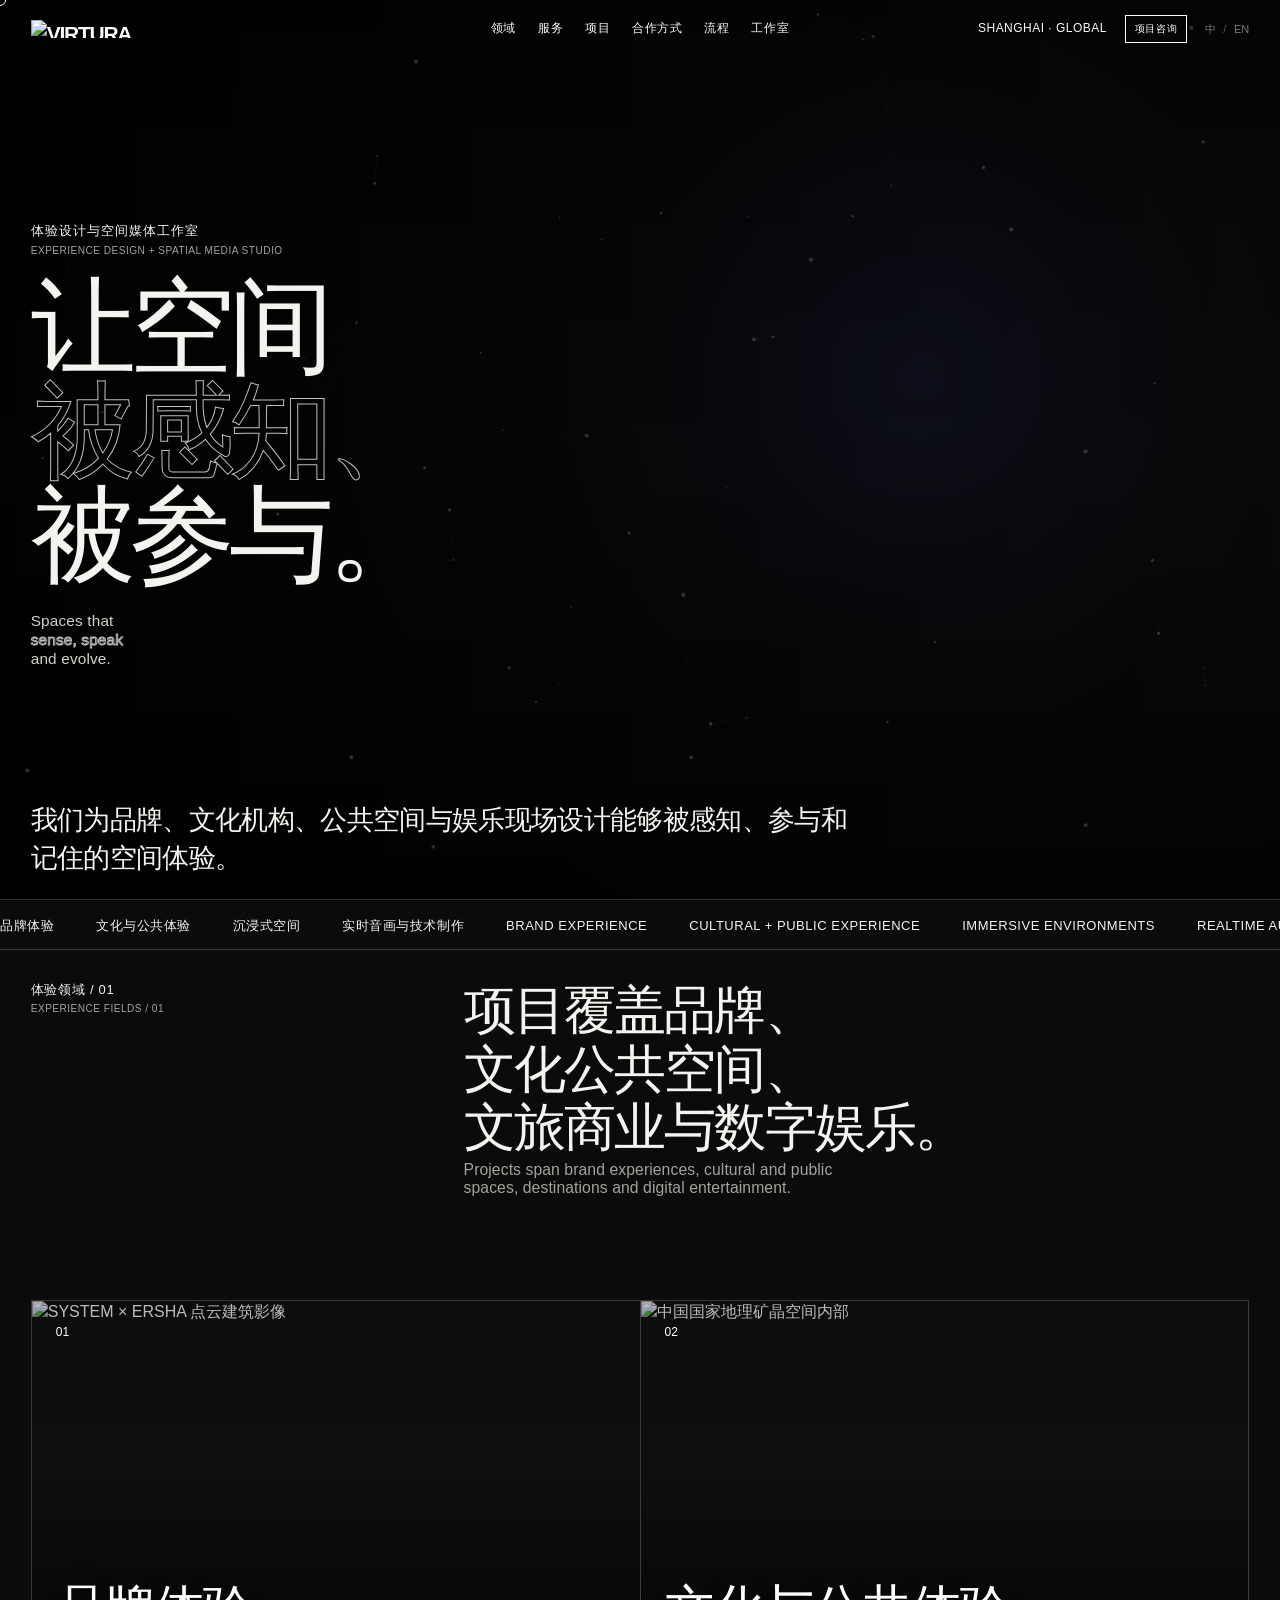
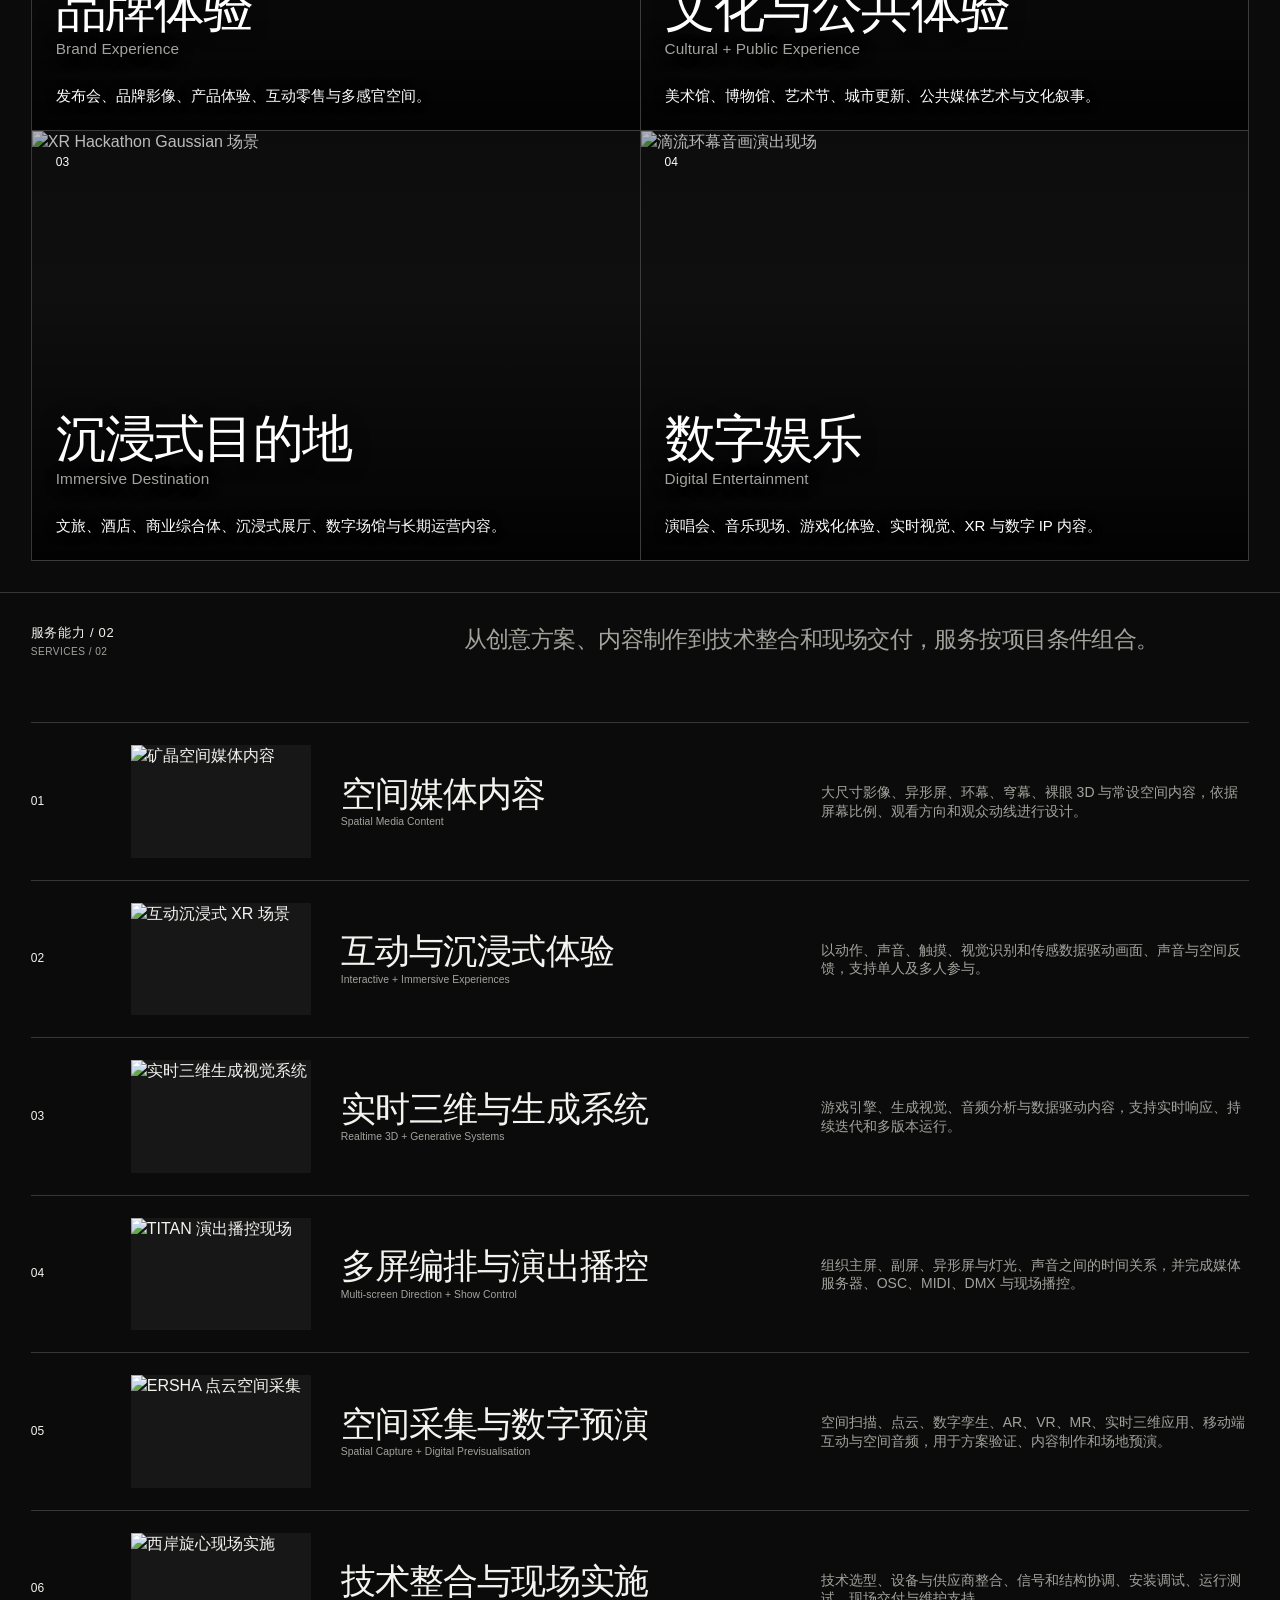
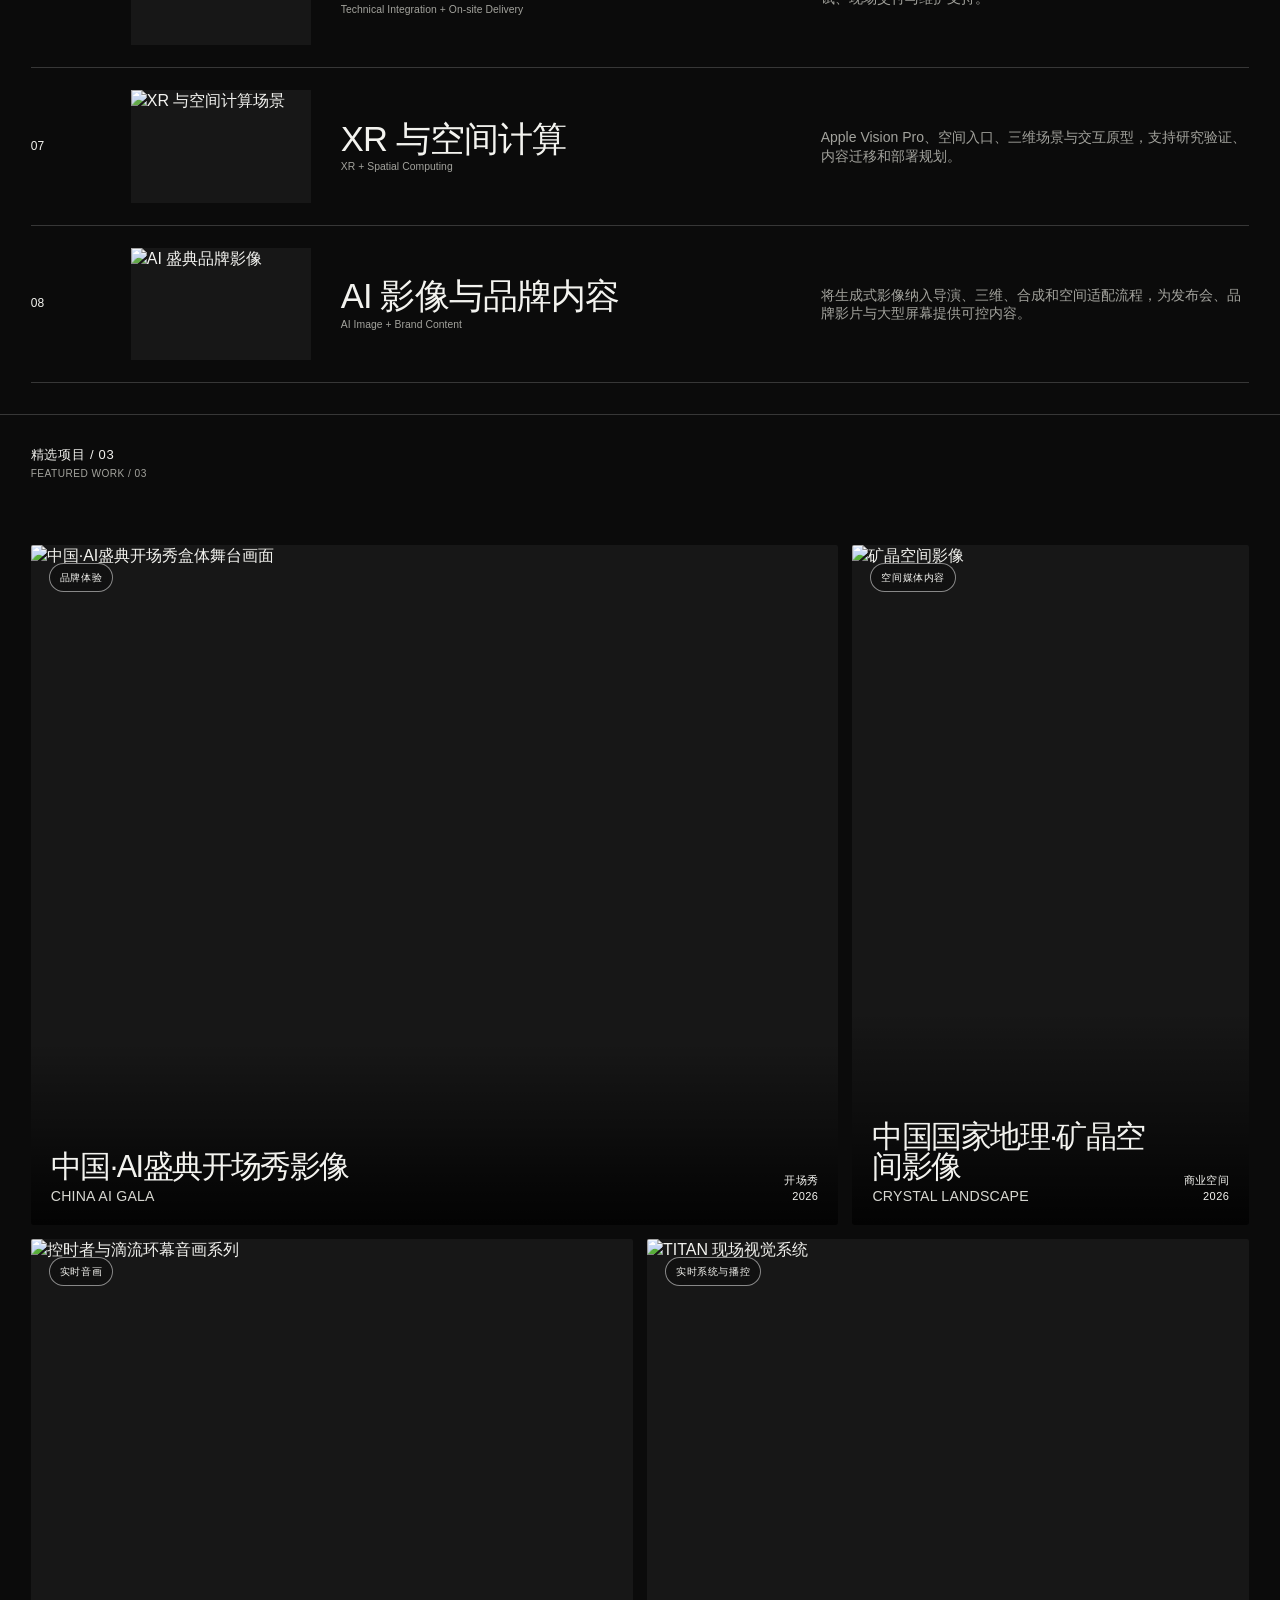
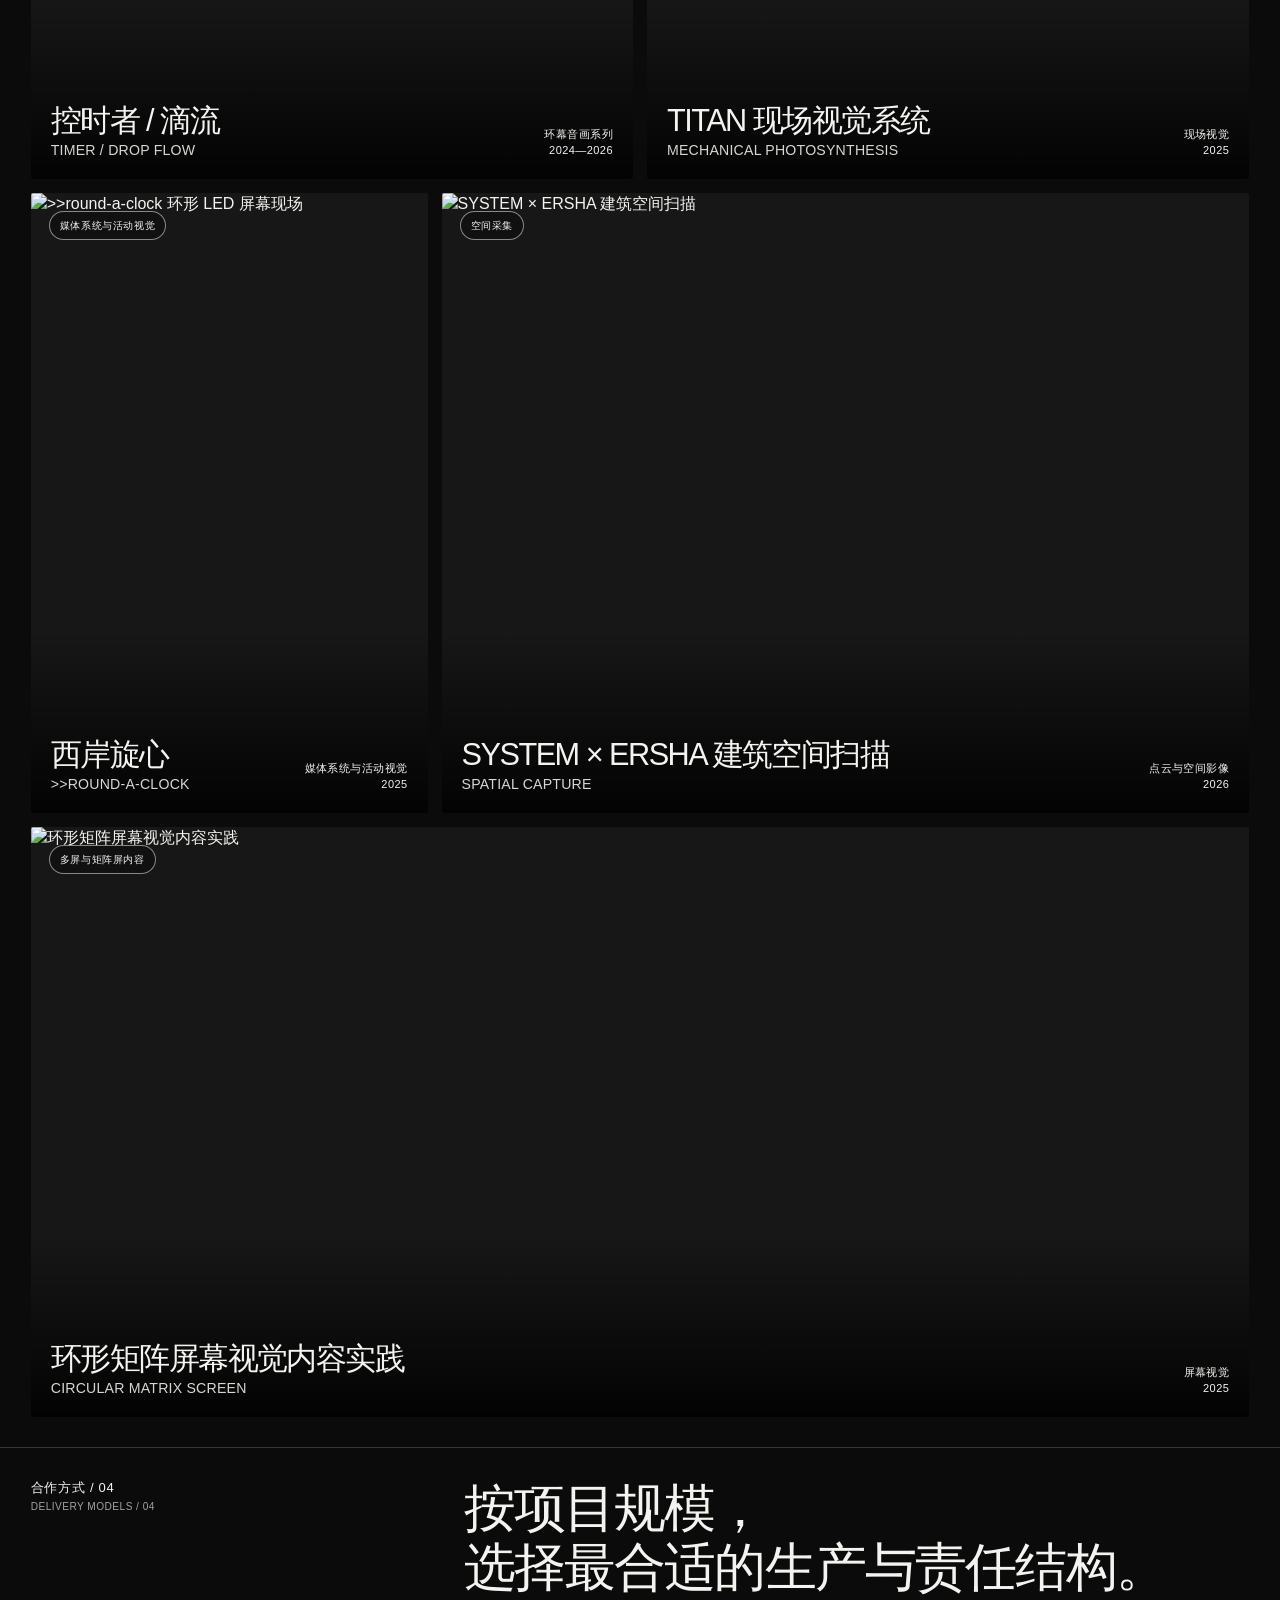
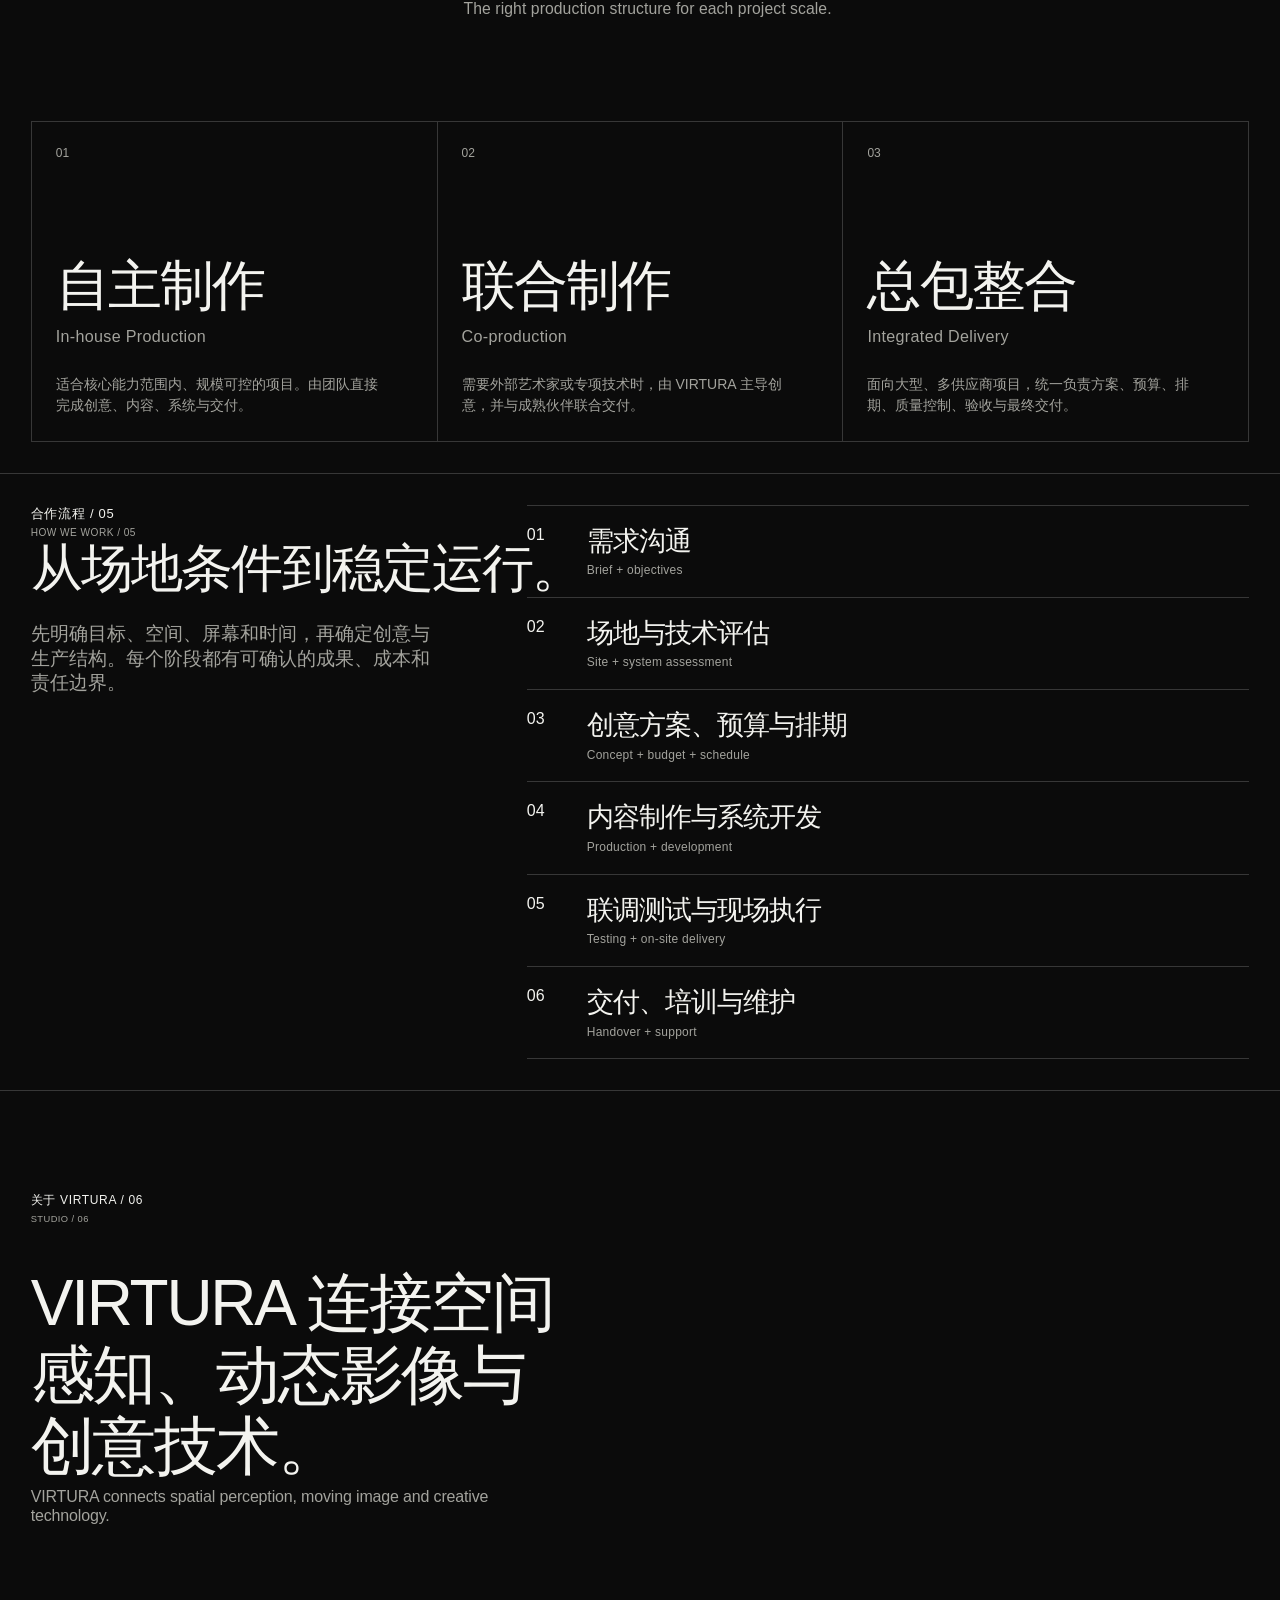
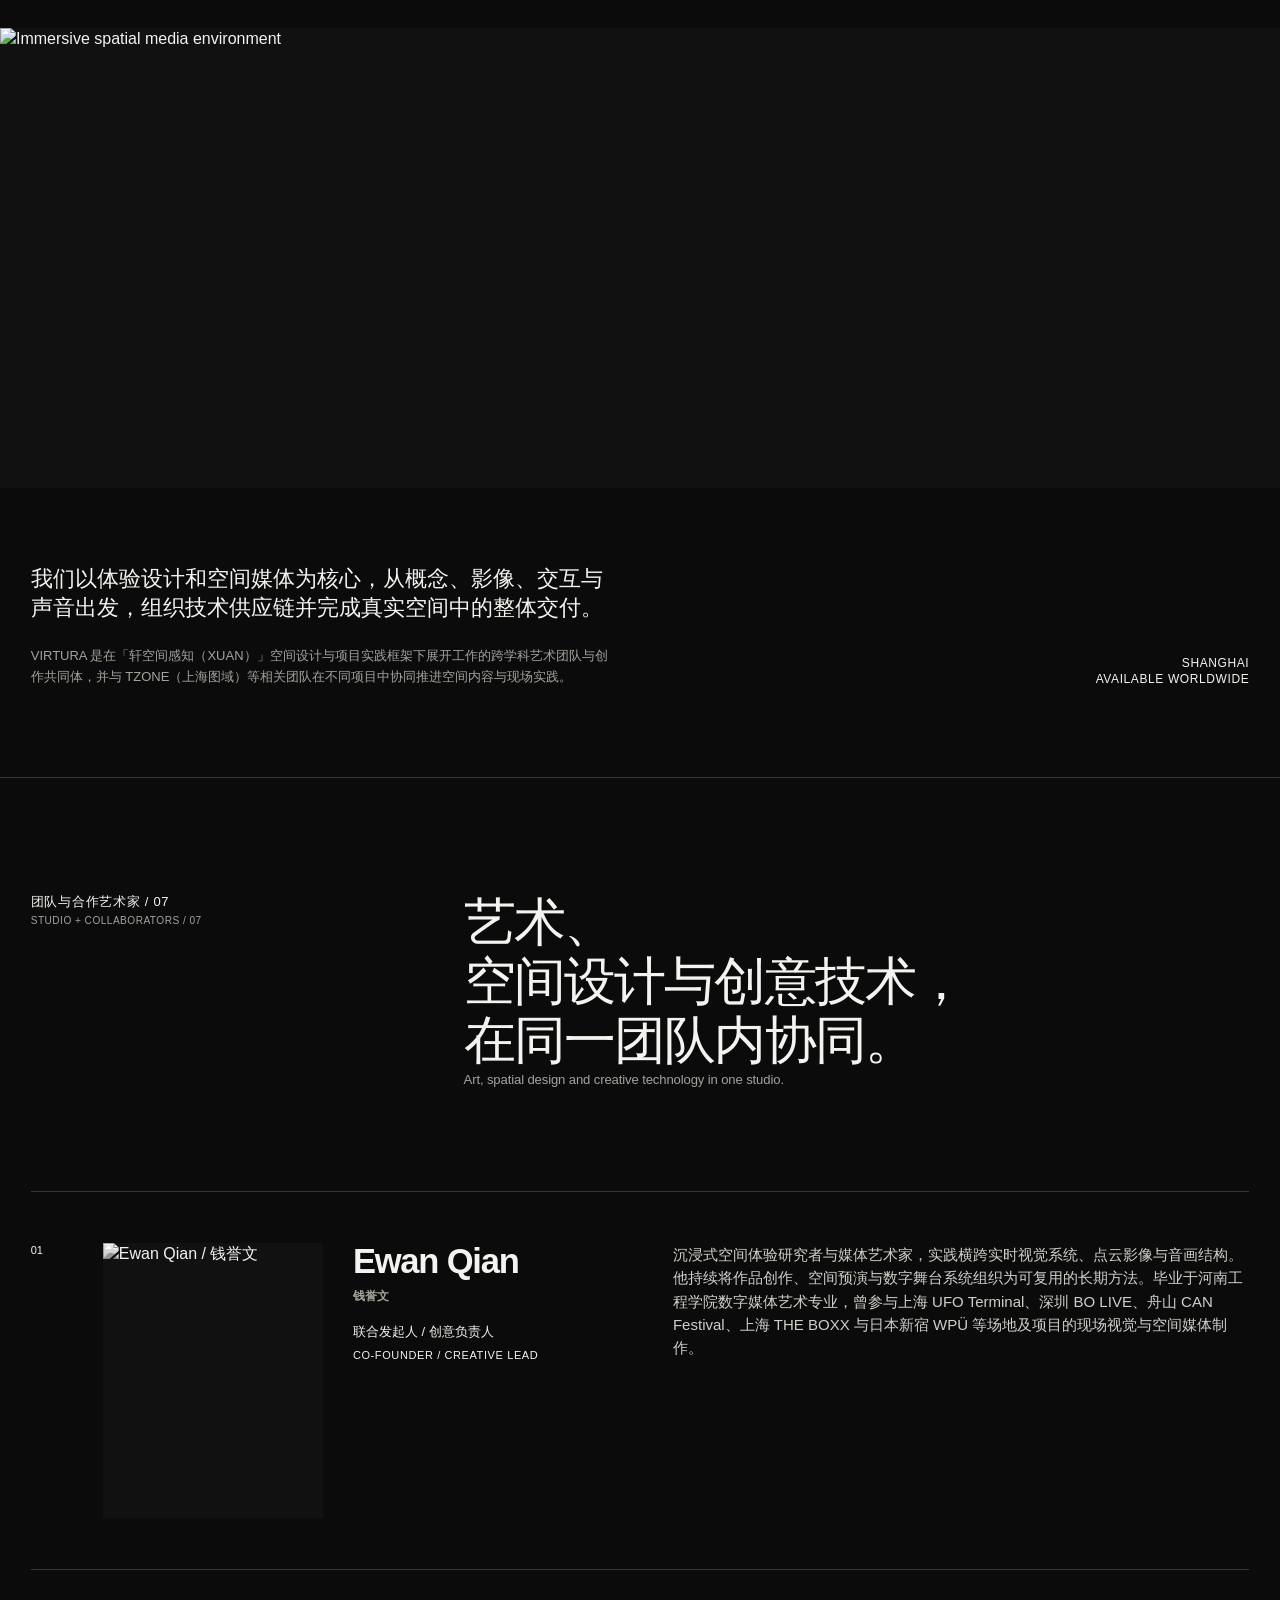
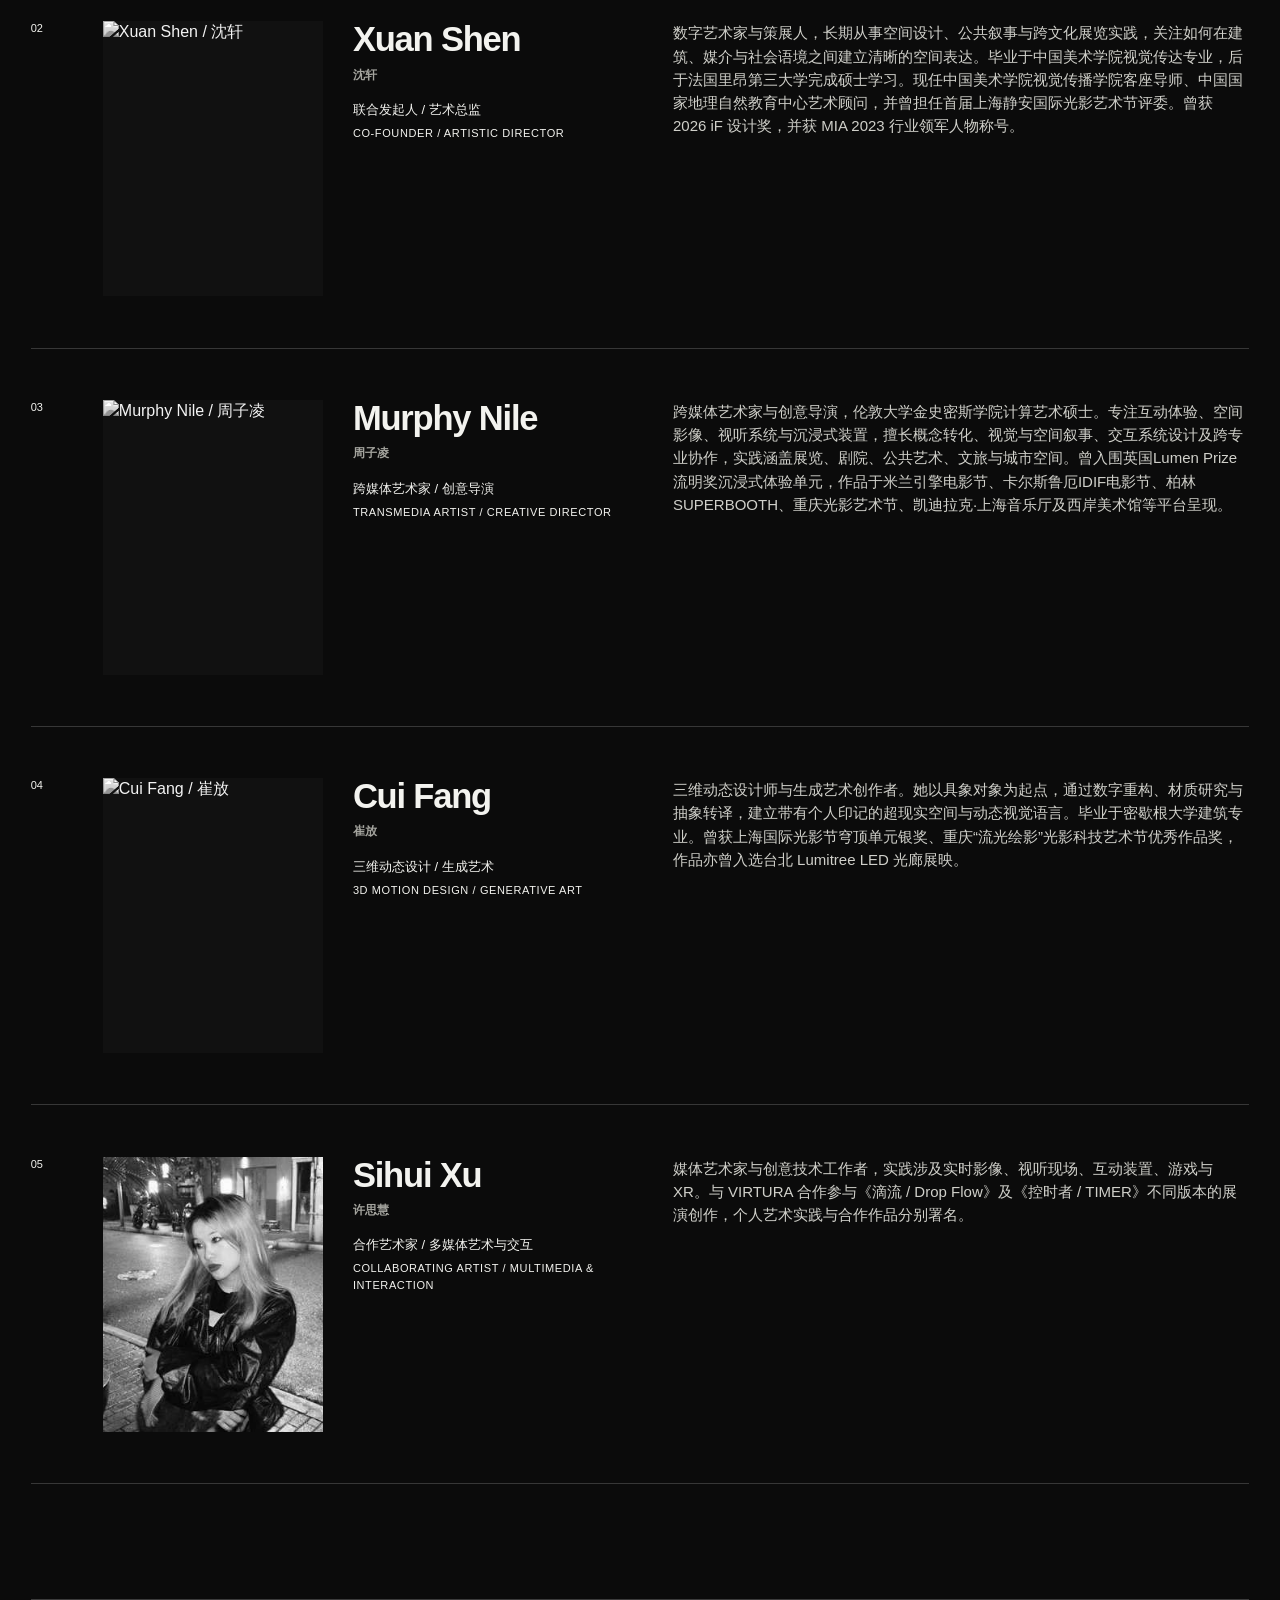
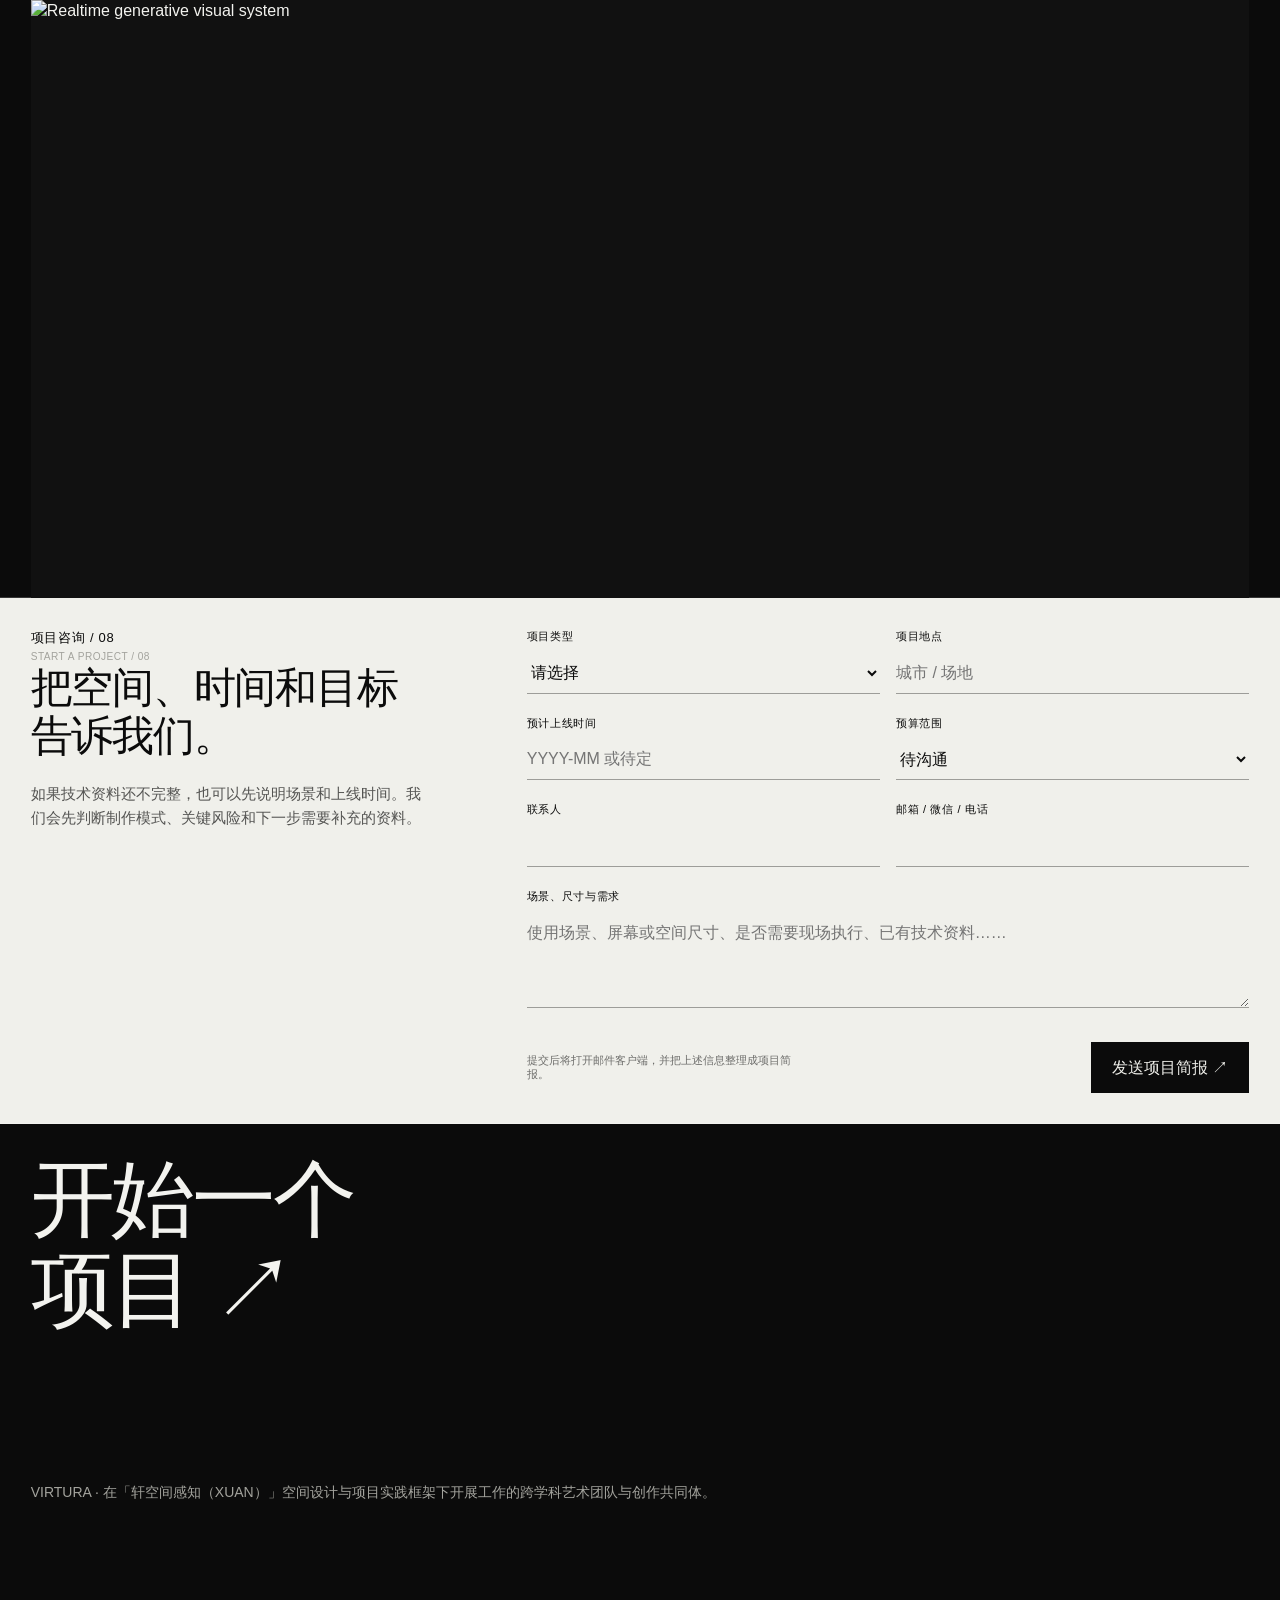
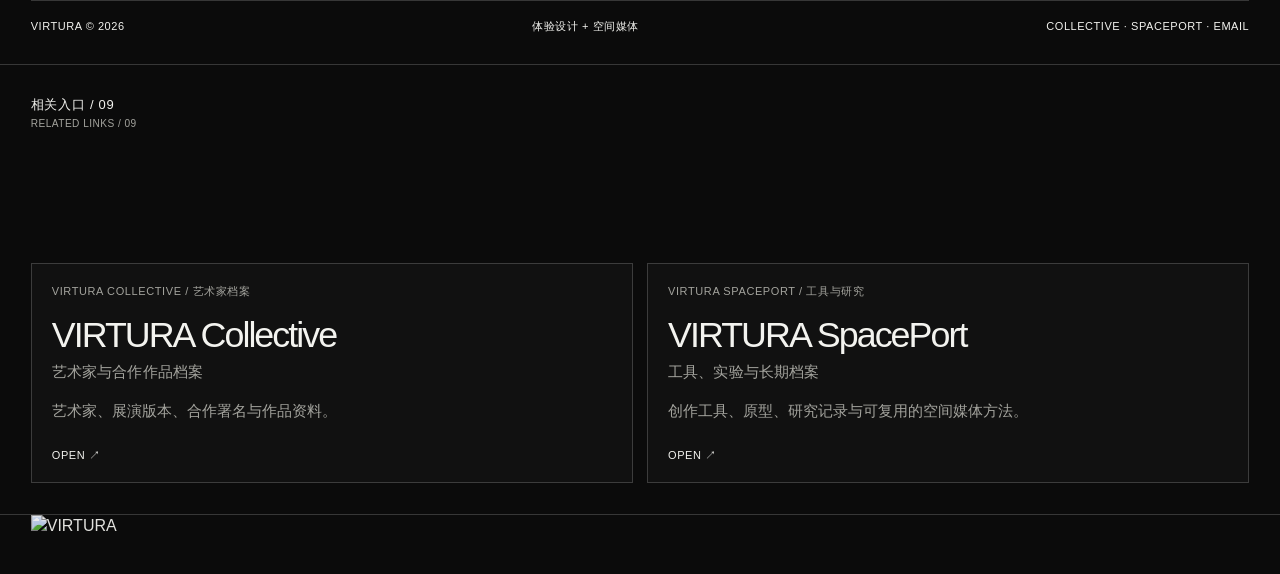
==== index.html @ 4b654bd5 "Add Sihui Xu artist profile and fix team/archive link semantics" ====
<!DOCTYPE html>

<html data-description-en="VIRTURA is an experience design and spatial media studio working across brand, cultural, public and entertainment environments." data-description-zh="VIRTURA 为品牌、文化机构、公共空间与娱乐现场提供体验设计、空间媒体内容、互动装置、实时系统与技术集成。" data-lang="zh" data-title-en="VIRTURA — Experience Design &amp; Spatial Media Studio" data-title-zh="VIRTURA — 体验设计与空间媒体工作室" lang="zh-CN">
<head>
<meta charset="utf-8"/>
<meta content="width=device-width, initial-scale=1" name="viewport"/>
<meta content="VIRTURA — Experience Design &amp; Spatial Media Studio" name="description"/>
<meta content="website" property="og:type"/>
<meta content="VIRTURA — 体验设计与空间媒体工作室" property="og:title"/>
<meta content="从创意方案、空间媒体内容到技术整合与现场交付。" property="og:description"/>
<meta content="https://virtura.space/assets/spaces-that-sense-bg.jpg" property="og:image"/>
<title>VIRTURA — Experience Design &amp; Spatial Media Studio</title>
<style>
:root{
  --bg:#0b0b0b;--fg:#f3f3ef;--muted:#a3a39d;--line:rgba(255,255,255,.18);
  --panel:#131313;--pad:clamp(18px,2.4vw,38px);--display:clamp(54px,9.7vw,160px);
  --h2:clamp(36px,5.6vw,88px);--body:clamp(15px,1.25vw,20px)
}
*{box-sizing:border-box}html{scroll-behavior:smooth;background:var(--bg)}
html[data-lang="zh"] .lang-en,html[data-lang="en"] .lang-zh{display:none!important}
body{margin:0;overflow-x:hidden;background:var(--bg);color:var(--fg);font-family:Arial,Helvetica,"PingFang SC","Microsoft YaHei",sans-serif;font-size:var(--body);line-height:1.32;letter-spacing:-.018em}
a{color:inherit;text-decoration:none}button{font:inherit;color:inherit}::selection{background:var(--fg);color:var(--bg)}
.nav{position:fixed;z-index:30;left:0;right:0;top:0;display:grid;grid-template-columns:1fr auto 1fr;align-items:center;padding:15px var(--pad);mix-blend-mode:difference;color:white;pointer-events:none}
.nav>*{pointer-events:auto}.brand{font-weight:700;letter-spacing:-.06em;font-size:21px}.navlinks{display:flex;gap:22px;font-size:12px;text-transform:uppercase;letter-spacing:.045em;white-space:nowrap}
.nav-actions{justify-self:end;display:flex;align-items:center;gap:18px}.place{font-size:12px;text-transform:uppercase;letter-spacing:.04em}.lang-switch{display:flex;align-items:center;gap:7px;font-size:11px;text-transform:uppercase;letter-spacing:.06em}
.lang-switch button{appearance:none;border:0;background:none;padding:5px 0;cursor:pointer;opacity:.48}.lang-switch button.is-active{opacity:1}.lang-switch .divider{opacity:.35}
.hero{min-height:100svh;padding:90px var(--pad) 22px;display:grid;grid-template-rows:1fr auto;position:relative;overflow:hidden;border-bottom:1px solid var(--line)}
.hero-canvas{position:absolute;inset:0;width:100%;height:100%;opacity:.7}.hero-copy{position:relative;z-index:2;align-self:center}.eyebrow{font-size:13px;text-transform:uppercase;letter-spacing:.08em;margin-bottom:18px}
h1{font-size:var(--display);font-weight:500;line-height:.82;letter-spacing:-.085em;margin:0;max-width:12ch}h1 span{display:block}.outline{-webkit-text-stroke:1px rgba(255,255,255,.75);color:transparent}
.hero-foot{position:relative;z-index:2;display:grid;grid-template-columns:2fr 1fr 1fr;gap:28px;align-items:end}.hero-statement{max-width:820px;font-size:clamp(20px,2.1vw,34px);letter-spacing:-.035em}
.micro{font-size:12px;text-transform:uppercase;line-height:1.45;letter-spacing:.04em;color:#d1d1cc}.ticker{width:100%;max-width:100vw;border-bottom:1px solid var(--line);overflow:hidden;overflow-x:clip;contain:inline-size;white-space:nowrap;padding:14px 0}
.ticker-inner{display:inline-block;animation:marquee 32s linear infinite;text-transform:uppercase;font-size:13px;letter-spacing:.04em}.ticker-inner span{margin-right:42px}@keyframes marquee{to{transform:translateX(-50%)}}
section{padding:var(--pad);scroll-margin-top:64px;border-bottom:1px solid var(--line)}.section-head{display:grid;grid-template-columns:1fr 2fr;gap:40px;margin-bottom:clamp(48px,8vw,120px)}
.section-label{text-transform:uppercase;font-size:13px;letter-spacing:.055em}.section-title{font-size:var(--h2);font-weight:500;line-height:.92;letter-spacing:-.07em;margin:0;max-width:13ch}.section-title small{display:block;margin-top:18px;font-size:clamp(16px,1.6vw,24px);line-height:1.25;letter-spacing:-.025em;color:var(--muted);font-weight:400}
.project-grid{display:grid;grid-template-columns:repeat(12,1fr);gap:14px}.project{display:block;position:relative;min-height:420px;background:#171717;overflow:hidden;border-radius:2px;isolation:isolate}
.project:nth-child(1){grid-column:span 8;min-height:680px}.project:nth-child(2){grid-column:span 4}.project:nth-child(3),.project:nth-child(4){grid-column:span 6;min-height:540px}.project:nth-child(5){grid-column:span 4}.project:nth-child(6){grid-column:span 8;min-height:620px}.project:nth-child(7){grid-column:1/-1;min-height:590px}
.visual{position:absolute;inset:0;width:100%;height:100%;display:block;object-fit:cover;transition:transform .7s cubic-bezier(.2,.7,.1,1),filter .7s}.project:hover .visual{transform:scale(1.035);filter:brightness(1.08)}
.project[data-project="timer-drop-flow"] .visual{object-position:center 62%}.project[data-project="circular-matrix"] .visual{object-position:center 58%}.project[data-project="west-bund-xuanxin"] .visual{object-position:center 55%}
.meta{position:absolute;z-index:3;left:0;right:0;bottom:0;padding:20px;display:grid;grid-template-columns:1fr auto;gap:20px;align-items:end;background:linear-gradient(transparent,rgba(0,0,0,.88));padding-top:110px}
.title{font-size:clamp(24px,2.4vw,40px);letter-spacing:-.05em;line-height:.98}.title .sub{display:block;margin-top:7px;font-size:.46em;line-height:1.12;letter-spacing:.015em;text-transform:uppercase;color:#d7d7d1}.info{text-align:right;font-size:11px;text-transform:uppercase;letter-spacing:.04em;line-height:1.45}
.tag{position:absolute;z-index:4;left:18px;top:18px;padding:7px 10px;border:1px solid rgba(255,255,255,.5);border-radius:99px;font-size:10px;text-transform:uppercase;letter-spacing:.06em;background:rgba(0,0,0,.25);backdrop-filter:blur(10px)}
.universes{display:grid;grid-template-columns:repeat(2,1fr);border-top:1px solid var(--line);border-left:1px solid var(--line)}.universe{min-height:430px;padding:24px;border-right:1px solid var(--line);border-bottom:1px solid var(--line);display:grid;grid-template-rows:auto 1fr auto;position:relative;overflow:hidden;isolation:isolate;background:#111;color:#fff}.universe-bg{position:absolute;inset:0;width:100%;height:100%;object-fit:cover;z-index:-2;transition:transform .7s cubic-bezier(.2,.7,.1,1),filter .7s}.universe::after{content:"";position:absolute;inset:0;z-index:-1;background:linear-gradient(180deg,rgba(0,0,0,.28),rgba(0,0,0,.12) 38%,rgba(0,0,0,.88));transition:background .25s}.universe:hover .universe-bg{transform:scale(1.035);filter:brightness(1.08)}.universe:hover::after{background:linear-gradient(180deg,rgba(0,0,0,.18),rgba(0,0,0,.06) 38%,rgba(0,0,0,.78))}.num{font-size:12px}.universe h3{font-size:clamp(36px,4.4vw,68px);line-height:.98;letter-spacing:-.05em;font-weight:500;margin:28px 0;align-self:end;text-shadow:0 2px 20px rgba(0,0,0,.35)}.universe h3 small{display:block;margin-top:14px;font-size:.27em;letter-spacing:.02em;line-height:1.25}.universe p{max-width:540px;font-size:15px;margin:0;text-shadow:0 1px 12px rgba(0,0,0,.65)}
.cap-section .section-head{margin-bottom:clamp(30px,5vw,70px)}.cap-intro{margin:0;max-width:740px;color:var(--muted);font-size:clamp(17px,1.8vw,27px);letter-spacing:-.025em}.cap-list{border-top:1px solid var(--line)}
.cap{display:grid;grid-template-columns:70px minmax(120px,180px) 1.05fr 1fr;gap:30px;padding:22px 0;border-bottom:1px solid var(--line);align-items:center}.cap-media{width:100%;aspect-ratio:16/10;object-fit:cover;background:#171717;filter:saturate(.82);transition:filter .3s,transform .3s}.cap:hover .cap-media{filter:saturate(1.05);transform:scale(1.015)}.cap-index{font-size:12px}.cap-name{font-size:clamp(23px,2.7vw,44px);letter-spacing:-.045em}.cap-name small{display:block;margin-top:7px;font-size:.34em;letter-spacing:.01em;color:var(--muted)}.cap-desc{color:var(--muted);font-size:14px;max-width:600px}
.studio{min-height:auto;display:block;padding-top:clamp(62px,8vw,120px);padding-bottom:clamp(55px,7vw,105px);background:var(--bg);color:var(--fg)}.studio-kicker{font-size:12px;text-transform:uppercase;letter-spacing:.055em}.studio-copy{margin-top:42px;font-size:clamp(38px,6.7vw,105px);line-height:.92;letter-spacing:-.075em;max-width:13ch}
.studio-media{margin:clamp(58px,8vw,122px) calc(0px - var(--pad)) clamp(42px,6vw,80px);overflow:hidden;background:#111;aspect-ratio:2.78/1}.studio-media img{display:block;width:100%;height:100%;object-fit:cover}.studio-bottom{display:grid;grid-template-columns:1fr 1fr;gap:50px;align-items:end}.studio-description{display:grid;gap:22px}.studio-bottom p{margin:0;font-size:clamp(17px,1.7vw,26px);max-width:760px}.studio-bottom .studio-relation{font-size:13px;line-height:1.65;color:var(--muted);max-width:800px}.cities{text-align:right;font-size:12px;text-transform:uppercase;letter-spacing:.05em}
.team-section{padding-top:clamp(68px,9vw,130px)}.team-intro{display:grid;grid-template-columns:1fr 2fr;gap:40px;margin-bottom:clamp(50px,8vw,120px)}.team-title{font-size:var(--h2);font-weight:500;line-height:.92;letter-spacing:-.07em;margin:0;max-width:14ch}.team-title small{display:block;margin-top:18px;font-size:clamp(16px,1.6vw,24px);line-height:1.25;letter-spacing:-.025em;color:var(--muted);font-weight:400}
.people{border-top:1px solid var(--line)}.person{display:grid;grid-template-columns:42px minmax(170px,220px) minmax(215px,290px) minmax(340px,1fr);gap:clamp(20px,2.35vw,42px);padding:clamp(28px,4vw,60px) 0;border-bottom:1px solid var(--line);align-items:start}.person-index{font-size:11px}.person-portrait{width:100%;max-width:220px;aspect-ratio:4/5;margin:0;background:#111;overflow:hidden}.person-portrait img{width:100%;height:100%;object-fit:cover;display:block;filter:grayscale(100%)}
.person-name{margin:0;font-size:clamp(28px,2.7vw,48px);line-height:.95;letter-spacing:-.055em}.person-name .cn{display:block;margin-top:10px;font-size:.36em;letter-spacing:.02em;color:var(--muted)}.person-role{margin-top:18px;font-size:11px;text-transform:uppercase;letter-spacing:.055em;line-height:1.55}.person-role .role-cn{display:block;text-transform:none;font-size:13px;letter-spacing:0;margin-bottom:5px}.person-copy p{margin:0;max-width:840px}.person-copy .bio-en,.person-copy .bio-cn{font-size:clamp(15px,1.15vw,18px);line-height:1.55;color:#d0d0ca}.person-name a{border-bottom:1px solid transparent}.person-name a:hover{border-bottom-color:currentColor}
.people-end-media{margin:clamp(72px,9vw,138px) 0 calc(0px - clamp(50px,8vw,110px));overflow:hidden;background:#111;aspect-ratio:16/8.8;border-top:1px solid var(--line)}.people-end-media img{display:block;width:100%;height:100%;object-fit:cover}
footer{padding:var(--pad);min-height:60svh;display:grid;align-content:space-between}.contact{font-size:clamp(50px,10vw,160px);line-height:.85;letter-spacing:-.085em}.footer-relation{max-width:980px;margin:80px 0 28px;color:var(--muted);font-size:14px;line-height:1.55}.footer-row{display:flex;justify-content:space-between;gap:30px;font-size:11px;text-transform:uppercase;letter-spacing:.05em}.cursor{position:fixed;z-index:100;pointer-events:none;width:12px;height:12px;border:1px solid white;border-radius:50%;transform:translate(-50%,-50%);mix-blend-mode:difference;transition:width .2s,height .2s}
@media(max-width:1180px){.navlinks{gap:14px;font-size:10px}.person{grid-template-columns:42px minmax(170px,205px) minmax(250px,1fr)}.person-identity{grid-column:3}.person-copy{grid-column:3}.person-portrait{grid-row:1/span 2;max-width:205px}.place{display:none}}
@media(max-width:840px){.nav{grid-template-columns:1fr auto}.navlinks{display:none}.nav-actions{grid-column:2}.hero-foot,.section-head,.team-intro,.studio-bottom{grid-template-columns:1fr}.hero-foot{gap:20px}.project-grid{grid-template-columns:1fr}.project,.project:nth-child(n){grid-column:auto;min-height:480px}.project:nth-child(1),.project:nth-child(6),.project:nth-child(7){min-height:560px}.meta{grid-template-columns:1fr}.info{text-align:left}.universes{grid-template-columns:1fr}.universe{min-height:390px}.cap{grid-template-columns:38px 112px 1fr;gap:16px}.cap-desc{grid-column:3}.studio-media{aspect-ratio:1.55/1}.cities{text-align:left}.person{grid-template-columns:34px minmax(0,1fr)}.person-portrait{grid-column:2;grid-row:auto;max-width:190px}.person-identity,.person-copy{grid-column:2}.people-end-media{aspect-ratio:1.35/1}.footer-row{flex-direction:column}.cursor{display:none}}
@media(prefers-reduced-motion:reduce){html{scroll-behavior:auto}.ticker-inner{animation:none}*{transition:none!important}}

/* 2026-07-27 R2: Chinese-primary bilingual title system */
html[data-lang="zh"] .bilingual-label .lang-zh,
html[data-lang="zh"] .bilingual-label .lang-en{display:block!important}
html[data-lang="zh"] .bilingual-label .lang-en{margin-top:5px;color:var(--muted);font-size:.78em;line-height:1.25;letter-spacing:.045em;font-weight:400}
html[data-lang="en"] .bilingual-label .lang-en{display:block!important}
.dual-title>.lang-zh,.dual-title>.lang-en{display:block}
html[data-lang="zh"] .dual-title>.lang-zh{display:block!important}
html[data-lang="zh"] .dual-title>.lang-en{display:block!important;margin-top:.22em;color:var(--muted);font-size:.3em;line-height:1.18;letter-spacing:.005em;font-weight:400}
html[data-lang="en"] .dual-title>.lang-zh{display:none!important}
html[data-lang="en"] .dual-title>.lang-en{display:block!important;margin-top:0;color:inherit;font-size:1em;line-height:inherit;letter-spacing:inherit;font-weight:inherit}
#top .hero-foot{grid-template-columns:minmax(0,820px)}
#work .section-head.compact-head{display:block;margin-bottom:clamp(34px,5vw,72px)}
html[data-lang="zh"] #universes .universe h3.dual-title>.lang-en,html[data-lang="zh"] #capabilities .cap-name.dual-title>.lang-en{font-size:.3em}
html[data-lang="zh"] #studio .studio-copy.dual-title>.lang-en,html[data-lang="zh"] #people .team-title.dual-title>.lang-en{font-size:.25em;line-height:1.22;letter-spacing:-.01em}
@media(max-width:760px){#top .hero-foot{grid-template-columns:1fr}.bilingual-label .lang-en{max-width:28ch}}

.brand{display:inline-flex;align-items:center;min-height:28px}.brand-mark{display:block;height:18px;width:auto}.sr-only{position:absolute!important;width:1px;height:1px;padding:0;margin:-1px;overflow:hidden;clip:rect(0,0,0,0);white-space:nowrap;border:0}
.hero{background:linear-gradient(90deg,rgba(0,0,0,.82) 0%,rgba(0,0,0,.52) 46%,rgba(0,0,0,.18) 100%),linear-gradient(0deg,rgba(0,0,0,.74) 0%,rgba(0,0,0,.18) 48%,rgba(0,0,0,.62) 100%),url('assets/spaces-that-sense-bg.jpg') center right/cover no-repeat}.hero-canvas{opacity:.42;mix-blend-mode:screen}
.footer-row{gap:20px;padding-top:18px;border-top:1px solid var(--line)}
.related-links{padding:var(--pad);border-top:1px solid var(--line);display:grid;gap:30px}.related-links-grid{display:grid;grid-template-columns:repeat(2,minmax(0,1fr));gap:14px}.related-card{display:grid;gap:14px;padding:20px;min-height:220px;border:1px solid var(--line);background:#111;transition:background .25s,color .25s,border-color .25s}.related-card:hover{background:#f0f0eb;color:#0b0b0b;border-color:#f0f0eb}.related-card-top{font-size:11px;text-transform:uppercase;letter-spacing:.055em;color:var(--muted)}.related-card:hover .related-card-top{color:rgba(0,0,0,.55)}.related-card h3{margin:0;font-size:clamp(26px,2.8vw,44px);line-height:.96;letter-spacing:-.055em;font-weight:500}.related-card h3 small{display:block;margin-top:10px;font-size:.42em;line-height:1.2;letter-spacing:.01em;color:var(--muted)}.related-card:hover h3 small{color:rgba(0,0,0,.62)}.related-card p{margin:0;max-width:48ch;color:var(--muted);font-size:15px;line-height:1.5}.related-card:hover p{color:rgba(0,0,0,.72)}.related-card .card-action{margin-top:auto;font-size:11px;text-transform:uppercase;letter-spacing:.055em}.site-endmark{padding:0 var(--pad) var(--pad);display:flex;justify-content:flex-start}.site-endmark img{display:block;height:28px;width:auto;opacity:.92}
.hero-title>.lang-zh,.hero-title>.lang-en{display:block}.hero-title>.lang-zh>span,.hero-title>.lang-en>span{display:block}
html[data-lang="zh"] .hero-title>.lang-zh{display:block!important}html[data-lang="zh"] .hero-title>.lang-en{display:block!important;margin-top:24px;max-width:34ch;font-size:clamp(15px,1.2vw,20px);line-height:1.25;letter-spacing:.01em;color:#d2d2cc;font-weight:400}
html[data-lang="en"] .hero-title>.lang-zh{display:none!important}html[data-lang="en"] .hero-title>.lang-en{display:block!important;margin:0;max-width:12ch;font-size:inherit;line-height:inherit;letter-spacing:inherit;color:inherit;font-weight:inherit}
.delivery-grid{display:grid;grid-template-columns:repeat(3,minmax(0,1fr));border-top:1px solid var(--line);border-left:1px solid var(--line)}.delivery-card{min-height:320px;padding:24px;border-right:1px solid var(--line);border-bottom:1px solid var(--line);display:flex;flex-direction:column;gap:28px}.delivery-card .num{color:var(--muted)}.delivery-card h3{margin:auto 0 0;font-size:clamp(34px,4.2vw,66px);line-height:.92;letter-spacing:-.065em;font-weight:500}.delivery-card h3 small{display:block;margin-top:12px;color:var(--muted);font-size:.3em;line-height:1.25;letter-spacing:.02em}.delivery-card p{margin:0;color:var(--muted);font-size:14px;line-height:1.55;max-width:42ch}
.workflow{display:grid;grid-template-columns:minmax(220px,.72fr) minmax(0,1.28fr);gap:clamp(36px,7vw,120px);align-items:start}.workflow-steps{border-top:1px solid var(--line)}.workflow-step{display:grid;grid-template-columns:42px 1fr;gap:18px;padding:18px 0;border-bottom:1px solid var(--line)}.workflow-step strong{font-weight:500;font-size:clamp(20px,2.1vw,32px);letter-spacing:-.035em}.workflow-step small{display:block;margin-top:4px;color:var(--muted);font-size:12px;letter-spacing:.02em}.workflow-copy h2{margin:0 0 24px;font-size:var(--h2);line-height:.9;letter-spacing:-.07em;font-weight:500}.workflow-copy p{margin:0;color:var(--muted);max-width:52ch;font-size:clamp(16px,1.45vw,22px)}
.inquiry{display:grid;grid-template-columns:.72fr 1.28fr;gap:clamp(36px,7vw,120px);background:#f0f0eb;color:#0b0b0b}.inquiry-copy h2{margin:0 0 22px;font-size:var(--h2);line-height:.9;letter-spacing:-.07em;font-weight:500}.inquiry-copy p{margin:0;max-width:48ch;color:rgba(0,0,0,.65);font-size:15px;line-height:1.55}.project-form{display:grid;grid-template-columns:repeat(2,minmax(0,1fr));gap:22px 16px}.field{display:grid;gap:8px}.field-wide{grid-column:1/-1}.field label{font-size:11px;text-transform:uppercase;letter-spacing:.06em}.field input,.field select,.field textarea{width:100%;border:0;border-bottom:1px solid rgba(0,0,0,.35);border-radius:0;background:transparent;color:#0b0b0b;padding:10px 0;font:inherit;outline:none}.field textarea{min-height:96px;resize:vertical}.field input:focus,.field select:focus,.field textarea:focus{border-bottom-color:#0b0b0b}.form-actions{grid-column:1/-1;display:flex;align-items:center;justify-content:space-between;gap:20px;margin-top:12px}.form-note{font-size:11px;color:rgba(0,0,0,.55);max-width:44ch}.submit-button{appearance:none;border:1px solid #0b0b0b;background:#0b0b0b;color:#f0f0eb;padding:14px 20px;cursor:pointer;font:inherit}.submit-button:hover{background:transparent;color:#0b0b0b}
.nav-cta{padding:6px 9px;border:1px solid currentColor;font-size:10px;text-transform:uppercase;letter-spacing:.06em}.footer-row a{border-bottom:1px solid transparent}.footer-row a:hover{border-bottom-color:currentColor}
@media(max-width:840px){.nav{grid-template-columns:1fr auto;padding-bottom:10px;background:linear-gradient(rgba(0,0,0,.72),transparent);mix-blend-mode:normal}.navlinks{display:flex;grid-column:1/-1;grid-row:2;justify-content:flex-start;overflow-x:auto;gap:18px;padding:12px 0 2px;scrollbar-width:none}.navlinks::-webkit-scrollbar{display:none}.hero{padding-top:132px}.delivery-grid{grid-template-columns:1fr}.delivery-card{min-height:250px}.workflow,.inquiry{grid-template-columns:1fr}.project-form{grid-template-columns:1fr}.field-wide,.form-actions{grid-column:auto}.form-actions{align-items:flex-start;flex-direction:column}.hero-title>.lang-zh{font-size:clamp(54px,18vw,92px);max-width:7ch}.hero-title>.lang-en{max-width:26ch!important}.studio-copy{overflow-wrap:anywhere}}
@media(max-width:760px){.related-links-grid{grid-template-columns:1fr}.site-endmark img{height:24px}}

/* Chinese typography: separate metrics from Latin display type. */
html[data-lang="zh"] body{font-family:"Microsoft YaHei UI","Microsoft YaHei",sans-serif;letter-spacing:0}
html[data-lang="zh"] h1,html[data-lang="zh"] h2,html[data-lang="zh"] h3,html[data-lang="zh"] .contact,html[data-lang="zh"] .cap-name{font-family:"Microsoft YaHei UI","Microsoft YaHei",sans-serif;line-break:strict;word-break:keep-all;overflow-wrap:normal;text-wrap:balance}
html[data-lang="zh"] .hero-title{font-size:clamp(58px,8.2vw,132px);line-height:.94;letter-spacing:-.055em;max-width:7.2ch}
html[data-lang="zh"] .hero-title>.lang-zh>span{padding-block:.025em}
html[data-lang="zh"] .hero-statement{line-height:1.42;letter-spacing:-.025em;text-wrap:pretty}
html[data-lang="zh"] .section-title,html[data-lang="zh"] .team-title,html[data-lang="zh"] .workflow-copy h2{font-size:clamp(34px,4.1vw,66px);line-height:1.12;letter-spacing:-.035em;max-width:15ch}
html[data-lang="zh"] .inquiry-copy h2{font-size:clamp(34px,3.25vw,52px);line-height:1.16;letter-spacing:-.03em;max-width:none}
html[data-lang="zh"] .inquiry-copy h2 span{display:block}
html[data-lang="zh"] .studio-copy{font-size:clamp(38px,5vw,78px);line-height:1.12;letter-spacing:-.035em;max-width:15ch}
html[data-lang="zh"] .contact{font-size:clamp(46px,6.6vw,104px);line-height:1.06;letter-spacing:-.04em;max-width:9ch}
html[data-lang="zh"] .universe h3{font-size:clamp(34px,4vw,62px);line-height:1.1;letter-spacing:-.035em}
html[data-lang="zh"] .cap-name{line-height:1.14;letter-spacing:-.025em}
html[data-lang="zh"] .delivery-card h3{line-height:1.08;letter-spacing:-.035em}
html[data-lang="zh"] .person-name{line-height:1.08;letter-spacing:-.035em}
.person-portrait a{display:block;width:100%;height:100%}.person-portrait a:focus-visible,.person-name a:focus-visible{outline:2px solid currentColor;outline-offset:4px}
@media(max-width:620px){.ticker-inner{display:block;width:100%;max-width:100%;overflow:hidden;animation:none}.cap{grid-template-columns:34px minmax(0,1fr);gap:14px 16px}.cap-media{grid-column:2;width:min(160px,100%)}.cap-name,.cap-desc{grid-column:2;min-width:0}.cap-name{font-size:clamp(21px,7vw,32px)}.inquiry{padding-top:clamp(82px,23vw,96px)}html[data-lang="zh"] .hero-title{font-size:clamp(50px,15.5vw,72px);line-height:.98;max-width:7.2ch}html[data-lang="zh"] .section-title,html[data-lang="zh"] .team-title,html[data-lang="zh"] .workflow-copy h2,html[data-lang="zh"] .inquiry-copy h2{font-size:clamp(30px,9vw,42px);line-height:1.15}html[data-lang="zh"] .universe h3{font-size:clamp(32px,10vw,46px)}html[data-lang="zh"] .cap-name{word-break:normal;overflow-wrap:anywhere}html[data-lang="zh"] .contact{font-size:clamp(42px,14vw,66px);line-height:1.08;max-width:7ch}}

</style>
<script>try{document.documentElement.dataset.lang=localStorage.getItem('virtura-language')||'zh'}catch(e){document.documentElement.dataset.lang='zh'}</script>
</head>
<body>
<div aria-hidden="true" class="cursor"></div>
<nav aria-label="Primary navigation" class="nav">
<a class="brand" href="#top" aria-label="VIRTURA home"><img alt="VIRTURA" class="brand-mark" src="assets/virtura-logo-white.png"/><span class="sr-only">VIRTURA</span></a>
<div class="navlinks">
<a href="#universes"><span class="lang-zh">领域</span><span class="lang-en">Fields</span></a>
<a href="#capabilities"><span class="lang-zh">服务</span><span class="lang-en">Services</span></a>
<a href="#work"><span class="lang-zh">项目</span><span class="lang-en">Work</span></a>
<a href="#delivery"><span class="lang-zh">合作方式</span><span class="lang-en">Delivery</span></a>
<a href="#workflow"><span class="lang-zh">流程</span><span class="lang-en">Process</span></a>
<a href="#studio"><span class="lang-zh">工作室</span><span class="lang-en">Studio</span></a>
</div>
<div class="nav-actions">
<div class="place">Shanghai · Global</div>
<a class="nav-cta" href="#project-inquiry"><span class="lang-zh">项目咨询</span><span class="lang-en">Start a Project</span></a>
<div aria-label="Language" class="lang-switch" role="group">
<button aria-label="切换为中文" data-set-lang="zh" type="button">中</button><span class="divider">/</span><button aria-label="Switch to English" data-set-lang="en" type="button">EN</button>
</div>
</div>
</nav>
<header class="hero" id="top">
<canvas aria-hidden="true" class="hero-canvas"></canvas>
<div class="hero-copy">
<div class="eyebrow bilingual-label"><span class="lang-zh">体验设计与空间媒体工作室</span><span class="lang-en">Experience Design + Spatial Media Studio</span></div>
<h1 class="hero-title"><span class="lang-zh"><span>让空间</span><span class="outline">被感知、</span><span>被参与。</span></span><span class="lang-en"><span>Spaces that</span><span class="outline">sense, speak</span><span>and evolve.</span></span></h1>
</div>
<div class="hero-foot">
<div class="hero-statement lang-zh">我们为品牌、文化机构、公共空间与娱乐现场设计能够被感知、参与和记住的空间体验。</div>
<div class="hero-statement lang-en">We design spatial experiences that can be sensed, entered and remembered — for brands, cultural institutions, public environments and live entertainment.</div>
</div>
</header>
<div aria-label="Experience fields" class="ticker"><div class="ticker-inner">
<span>品牌体验</span><span>文化与公共体验</span><span>沉浸式空间</span><span>实时音画与技术制作</span><span>Brand Experience</span><span>Cultural + Public Experience</span><span>Immersive Environments</span><span>Realtime Audiovisual</span>
</div></div>
<section id="universes">
<div class="section-head">
<div class="section-label bilingual-label"><span class="lang-zh">体验领域 / 01</span><span class="lang-en">Experience Fields / 01</span></div>
<h2 class="section-title dual-title"><span class="lang-zh">项目覆盖品牌、文化公共空间、文旅商业与数字娱乐。</span><span class="lang-en">Projects span brand experiences, cultural and public spaces, destinations and digital entertainment.</span></h2>
</div>
<div class="universes">
<a class="universe" href="work/system-ersha.html"><img class="universe-bg" src="VIRTURA_WEBSITE_ASSETS/06_SYSTEM_ERSHA/detail_01_xray.webp" alt="SYSTEM × ERSHA 点云建筑影像"/><div class="num">01</div><h3 class="dual-title"><span class="lang-zh">品牌体验</span><span class="lang-en">Brand Experience</span></h3><p class="lang-zh">发布会、品牌影像、产品体验、互动零售与多感官空间。</p><p class="lang-en">Launches, brand films, product experiences, interactive retail and multisensory environments.</p></a>
<a class="universe" href="work/natgeo-crystal.html"><img class="universe-bg" src="VIRTURA_WEBSITE_ASSETS/02_NATGEO_CRYSTAL/space-lobby.jpg" alt="中国国家地理矿晶空间内部"/><div class="num">02</div><h3 class="dual-title"><span class="lang-zh">文化与公共体验</span><span class="lang-en">Cultural + Public Experience</span></h3><p class="lang-zh">美术馆、博物馆、艺术节、城市更新、公共媒体艺术与文化叙事。</p><p class="lang-en">Museums, galleries, festivals, urban renewal, public media art and cultural storytelling.</p></a>
<a class="universe" href="https://ewanqian.site/#/gaussian-scenes" rel="noopener" target="_blank"><img class="universe-bg" src="assets/experience-xr-hackathon.jpg" alt="XR Hackathon Gaussian 场景"/><div class="num">03</div><h3 class="dual-title"><span class="lang-zh">沉浸式目的地</span><span class="lang-en">Immersive Destination</span></h3><p class="lang-zh">文旅、酒店、商业综合体、沉浸式展厅、数字场馆与长期运营内容。</p><p class="lang-en">Cultural destinations, hotels, mixed-use developments, immersive exhibitions, digital venues and long-term content programmes.</p></a>
<a class="universe" href="work/ufo-circular-series.html"><img class="universe-bg" src="VIRTURA_WEBSITE_ASSETS/03_UFO_CIRCULAR_SERIES/dropflow_03_live.webp" alt="滴流环幕音画演出现场"/><div class="num">04</div><h3 class="dual-title"><span class="lang-zh">数字娱乐</span><span class="lang-en">Digital Entertainment</span></h3><p class="lang-zh">演唱会、音乐现场、游戏化体验、实时视觉、XR 与数字 IP 内容。</p><p class="lang-en">Concerts, live music, gamified experiences, realtime visuals, XR and digital IP content.</p></a>
</div>
</section>
<section class="cap-section" id="capabilities">
<div class="section-head">
<div class="section-label bilingual-label"><span class="lang-zh">服务能力 / 02</span><span class="lang-en">Services / 02</span></div>
<p class="cap-intro lang-zh">从创意方案、内容制作到技术整合和现场交付，服务按项目条件组合。</p>
<p class="cap-intro lang-en">From creative direction and content production to technical integration and on-site delivery.</p>
</div>
<div class="cap-list">
<div class="cap"><div class="cap-index">01</div><img class="cap-media" src="VIRTURA_WEBSITE_ASSETS/02_NATGEO_CRYSTAL/hero-crystal.jpg" alt="矿晶空间媒体内容"/><div class="cap-name dual-title"><span class="lang-zh">空间媒体内容</span><span class="lang-en">Spatial Media Content</span></div><div class="cap-desc"><span class="lang-zh">大尺寸影像、异形屏、环幕、穹幕、裸眼 3D 与常设空间内容，依据屏幕比例、观看方向和观众动线进行设计。</span><span class="lang-en">Large-format moving image for custom LED, panoramic, dome and glasses-free 3D environments, designed around screen geometry, sightlines and audience movement.</span></div></div>
<div class="cap"><div class="cap-index">02</div><img class="cap-media" src="assets/experience-xr-hackathon.jpg" alt="互动沉浸式 XR 场景"/><div class="cap-name dual-title"><span class="lang-zh">互动与沉浸式体验</span><span class="lang-en">Interactive + Immersive Experiences</span></div><div class="cap-desc"><span class="lang-zh">以动作、声音、触摸、视觉识别和传感数据驱动画面、声音与空间反馈，支持单人及多人参与。</span><span class="lang-en">Motion, sound, touch, computer vision and sensor data drive responsive image, audio and spatial feedback for individual and multi-user experiences.</span></div></div>
<div class="cap"><div class="cap-index">03</div><img class="cap-media" src="VIRTURA_WEBSITE_ASSETS/03_UFO_CIRCULAR_SERIES/dropflow_01_system.jpg" alt="实时三维生成视觉系统"/><div class="cap-name dual-title"><span class="lang-zh">实时三维与生成系统</span><span class="lang-en">Realtime 3D + Generative Systems</span></div><div class="cap-desc"><span class="lang-zh">游戏引擎、生成视觉、音频分析与数据驱动内容，支持实时响应、持续迭代和多版本运行。</span><span class="lang-en">Game engines, generative visuals, audio analysis and data-driven content for live response, ongoing iteration and multiple operating modes.</span></div></div>
<div class="cap"><div class="cap-index">04</div><img class="cap-media" src="VIRTURA_WEBSITE_ASSETS/04_TITAN/detail_02_live.jpeg" alt="TITAN 演出播控现场"/><div class="cap-name dual-title"><span class="lang-zh">多屏编排与演出播控</span><span class="lang-en">Multi-screen Direction + Show Control</span></div><div class="cap-desc"><span class="lang-zh">组织主屏、副屏、异形屏与灯光、声音之间的时间关系，并完成媒体服务器、OSC、MIDI、DMX 与现场播控。</span><span class="lang-en">Timing and content direction across main, secondary and custom displays, integrated with sound, lighting, media servers, OSC, MIDI, DMX and live show control.</span></div></div>
<div class="cap"><div class="cap-index">05</div><img class="cap-media" src="VIRTURA_WEBSITE_ASSETS/06_SYSTEM_ERSHA/hero.webp" alt="ERSHA 点云空间采集"/><div class="cap-name dual-title"><span class="lang-zh">空间采集与数字预演</span><span class="lang-en">Spatial Capture + Digital Previsualisation</span></div><div class="cap-desc"><span class="lang-zh">空间扫描、点云、数字孪生、AR、VR、MR、实时三维应用、移动端互动与空间音频，用于方案验证、内容制作和场地预演。</span><span class="lang-en">Spatial scanning, point clouds, digital twins, AR, VR, MR, realtime 3D applications, mobile interaction and spatial audio for design validation, content production and venue previsualisation.</span></div></div>
<div class="cap"><div class="cap-index">06</div><img class="cap-media" src="VIRTURA_WEBSITE_ASSETS/05_WEST_BUND_XUANXIN/detail_03_site.jpg" alt="西岸旋心现场实施"/><div class="cap-name dual-title"><span class="lang-zh">技术整合与现场实施</span><span class="lang-en">Technical Integration + On-site Delivery</span></div><div class="cap-desc"><span class="lang-zh">技术选型、设备与供应商整合、信号和结构协调、安装调试、运行测试、现场交付与维护支持。</span><span class="lang-en">Technology specification, equipment and supplier coordination, signal and structural integration, installation, commissioning, operational testing and on-site support.</span></div></div>
<div class="cap"><div class="cap-index">07</div><img class="cap-media" src="assets/experience-xr-hackathon.jpg" alt="XR 与空间计算场景"/><div class="cap-name dual-title"><span class="lang-zh">XR 与空间计算</span><span class="lang-en">XR + Spatial Computing</span></div><div class="cap-desc"><span class="lang-zh">Apple Vision Pro、空间入口、三维场景与交互原型，支持研究验证、内容迁移和部署规划。</span><span class="lang-en">Apple Vision Pro, spatial interfaces, 3D scenes and interactive prototypes for research, content migration and deployment planning.</span></div></div>
<div class="cap"><div class="cap-index">08</div><img class="cap-media" src="VIRTURA_WEBSITE_ASSETS/01_AI_GALA/hero-robot-cube.jpg" alt="AI 盛典品牌影像"/><div class="cap-name dual-title"><span class="lang-zh">AI 影像与品牌内容</span><span class="lang-en">AI Image + Brand Content</span></div><div class="cap-desc"><span class="lang-zh">将生成式影像纳入导演、三维、合成和空间适配流程，为发布会、品牌影片与大型屏幕提供可控内容。</span><span class="lang-en">Generative imagery integrated with direction, 3D, compositing and spatial adaptation for launches, brand films and large-format screens.</span></div></div>
</div>
</section>
<section id="work">
<div class="section-head compact-head">
<div class="section-label bilingual-label"><span class="lang-zh">精选项目 / 03</span><span class="lang-en">Featured Work / 03</span></div>
</div>
<div class="project-grid">
<a class="project" data-project="ai-gala" href="work/ai-gala.html">
<img alt="中国·AI盛典开场秀盒体舞台画面" class="visual" src="VIRTURA_WEBSITE_ASSETS/01_AI_GALA/hero-robot-cube.jpg"/><span class="tag"><span class="lang-zh">品牌体验</span><span class="lang-en">Brand Experience</span></span>
<div class="meta"><div class="title"><span class="lang-zh">中国·AI盛典开场秀影像<span class="sub">China AI Gala</span></span><span class="lang-en">China AI Gala — Opening Show Visuals</span></div><div class="info"><span class="lang-zh">开场秀<br/>2026</span><span class="lang-en">Opening Show<br/>2026</span></div></div>
</a>
<a class="project" data-project="natgeo-crystal" href="work/natgeo-crystal.html">
<img alt="矿晶空间影像" class="visual" src="VIRTURA_WEBSITE_ASSETS/02_NATGEO_CRYSTAL/hero-crystal.jpg"/><span class="tag"><span class="lang-zh">空间媒体内容</span><span class="lang-en">Spatial Media</span></span>
<div class="meta"><div class="title"><span class="lang-zh">中国国家地理·矿晶空间影像<span class="sub">Crystal Landscape</span></span><span class="lang-en">National Geographic — Crystal Landscape</span></div><div class="info"><span class="lang-zh">商业空间<br/>2026</span><span class="lang-en">Commercial Space<br/>2026</span></div></div>
</a>
<a class="project" data-project="timer-drop-flow" href="work/ufo-circular-series.html">
<img alt="控时者与滴流环幕音画系列" class="visual" src="VIRTURA_WEBSITE_ASSETS/03_UFO_CIRCULAR_SERIES/dropflow_03_live.webp"/><span class="tag"><span class="lang-zh">实时音画</span><span class="lang-en">Realtime Audiovisual</span></span>
<div class="meta"><div class="title"><span class="lang-zh">控时者 / 滴流<span class="sub">TIMER / DROP FLOW</span></span><span class="lang-en">TIMER / DROP FLOW</span></div><div class="info"><span class="lang-zh">环幕音画系列<br/>2024—2026</span><span class="lang-en">Circular Screen Series<br/>2024—2026</span></div></div>
</a>
<a class="project" data-project="titan" href="work/titan.html">
<img alt="TITAN 现场视觉系统" class="visual" src="VIRTURA_WEBSITE_ASSETS/04_TITAN/hero.webp"/><span class="tag"><span class="lang-zh">实时系统与播控</span><span class="lang-en">Realtime + Show Control</span></span>
<div class="meta"><div class="title"><span class="lang-zh">TITAN 现场视觉系统<span class="sub">Mechanical Photosynthesis</span></span><span class="lang-en">Mechanical Photosynthesis: TITAN</span></div><div class="info"><span class="lang-zh">现场视觉<br/>2025</span><span class="lang-en">Live Visual System<br/>2025</span></div></div>
</a>
<a class="project" data-project="west-bund-xuanxin" href="work/west-bund-xuanxin.html">
<img alt="&gt;&gt;round-a-clock 环形 LED 屏幕现场" class="visual" src="VIRTURA_WEBSITE_ASSETS/05_WEST_BUND_XUANXIN/hero.jpg"/><span class="tag"><span class="lang-zh">媒体系统与活动视觉</span><span class="lang-en">Media System + Event Visuals</span></span>
<div class="meta"><div class="title"><span class="lang-zh">西岸旋心<span class="sub">&gt;&gt;round-a-clock</span></span><span class="lang-en">West Bund Xuanxin — &gt;&gt;round-a-clock</span></div><div class="info"><span class="lang-zh">媒体系统与活动视觉<br/>2025</span><span class="lang-en">Media System + Event Visuals<br/>2025</span></div></div>
</a>
<a class="project" data-project="system-ersha" href="work/system-ersha.html">
<img alt="SYSTEM × ERSHA 建筑空间扫描" class="visual" src="VIRTURA_WEBSITE_ASSETS/06_SYSTEM_ERSHA/hero.webp"/><span class="tag"><span class="lang-zh">空间采集</span><span class="lang-en">Spatial Capture</span></span>
<div class="meta"><div class="title"><span class="lang-zh">SYSTEM × ERSHA 建筑空间扫描<span class="sub">Spatial Capture</span></span><span class="lang-en">SYSTEM × ERSHA — Spatial Capture</span></div><div class="info"><span class="lang-zh">点云与空间影像<br/>2026</span><span class="lang-en">Point Cloud + Spatial Film<br/>2026</span></div></div>
</a>
<a class="project" data-project="circular-matrix" href="work/circular-matrix-screen.html">
<img alt="环形矩阵屏幕视觉内容实践" class="visual" src="VIRTURA_WEBSITE_ASSETS/09_CIRCULAR_MATRIX_SCREEN/control_03_thumbnail.webp"/><span class="tag"><span class="lang-zh">多屏与矩阵屏内容</span><span class="lang-en">Multi-screen Content</span></span>
<div class="meta"><div class="title"><span class="lang-zh">环形矩阵屏幕视觉内容实践<span class="sub">Circular Matrix Screen</span></span><span class="lang-en">Circular Matrix Screen — Visual Content Practice</span></div><div class="info"><span class="lang-zh">屏幕视觉<br/>2025</span><span class="lang-en">Screen Visuals<br/>2025</span></div></div>
</a>
</div>
</section>
<section id="delivery">
<div class="section-head">
<div class="section-label bilingual-label"><span class="lang-zh">合作方式 / 04</span><span class="lang-en">Delivery Models / 04</span></div>
<h2 class="section-title dual-title"><span class="lang-zh">按项目规模，选择最合适的生产与责任结构。</span><span class="lang-en">The right production structure for each project scale.</span></h2>
</div>
<div class="delivery-grid">
<article class="delivery-card"><span class="num">01</span><h3>自主制作<small>In-house Production</small></h3><p>适合核心能力范围内、规模可控的项目。由团队直接完成创意、内容、系统与交付。</p></article>
<article class="delivery-card"><span class="num">02</span><h3>联合制作<small>Co-production</small></h3><p>需要外部艺术家或专项技术时，由 VIRTURA 主导创意，并与成熟伙伴联合交付。</p></article>
<article class="delivery-card"><span class="num">03</span><h3>总包整合<small>Integrated Delivery</small></h3><p>面向大型、多供应商项目，统一负责方案、预算、排期、质量控制、验收与最终交付。</p></article>
</div>
</section>
<section id="workflow">
<div class="workflow">
<div class="workflow-copy"><div class="section-label bilingual-label"><span class="lang-zh">合作流程 / 05</span><span class="lang-en">How We Work / 05</span></div><h2>从场地条件到稳定运行。</h2><p>先明确目标、空间、屏幕和时间，再确定创意与生产结构。每个阶段都有可确认的成果、成本和责任边界。</p></div>
<div class="workflow-steps">
<div class="workflow-step"><span>01</span><strong>需求沟通<small>Brief + objectives</small></strong></div>
<div class="workflow-step"><span>02</span><strong>场地与技术评估<small>Site + system assessment</small></strong></div>
<div class="workflow-step"><span>03</span><strong>创意方案、预算与排期<small>Concept + budget + schedule</small></strong></div>
<div class="workflow-step"><span>04</span><strong>内容制作与系统开发<small>Production + development</small></strong></div>
<div class="workflow-step"><span>05</span><strong>联调测试与现场执行<small>Testing + on-site delivery</small></strong></div>
<div class="workflow-step"><span>06</span><strong>交付、培训与维护<small>Handover + support</small></strong></div>
</div>
</div>
</section>
<section class="studio" id="studio">
<div class="studio-heading"><div class="studio-kicker bilingual-label"><span class="lang-zh">关于 VIRTURA / 06</span><span class="lang-en">Studio / 06</span></div><div class="studio-copy dual-title"><span class="lang-zh">VIRTURA 连接空间感知、动态影像与创意技术。</span><span class="lang-en">VIRTURA connects spatial perception, moving image and creative technology.</span></div></div>
<figure class="studio-media"><img alt="Immersive spatial media environment" src="assets/embedded/media-01.jpg"/></figure>
<div class="studio-bottom">
<div class="studio-description">
<p class="lang-zh">我们以体验设计和空间媒体为核心，从概念、影像、交互与声音出发，组织技术供应链并完成真实空间中的整体交付。</p>
<p class="lang-en">We work across experience design and spatial media, bringing concept, moving image, interaction and sound into an integrated production and delivery process.</p>
<p class="studio-relation lang-zh">VIRTURA 是在「轩空间感知（XUAN）」空间设计与项目实践框架下展开工作的跨学科艺术团队与创作共同体，并与 TZONE（上海图域）等相关团队在不同项目中协同推进空间内容与现场实践。</p>
<p class="studio-relation lang-en">VIRTURA operates as an interdisciplinary art and creative technology studio within the spatial-design and project framework of XUAN, collaborating with specialist teams including TZONE across spatial content and on-site production.</p>
</div>
<div class="cities">Shanghai<br/>Available worldwide</div>
</div>
</section>
<section class="team-section" id="people">
<div class="team-intro"><div class="section-label bilingual-label"><span class="lang-zh">团队与合作艺术家 / 07</span><span class="lang-en">Studio + Collaborators / 07</span></div><h2 class="team-title dual-title"><span class="lang-zh">艺术、空间设计与创意技术，在同一团队内协同。</span><span class="lang-en">Art, spatial design and creative technology in one studio.</span></h2></div>
<div class="people">
<article class="person"><div class="person-index">01</div><figure class="person-portrait"><a href="https://ewanqian.site/" rel="noopener" target="_blank" aria-label="访问 Ewan Qian 个人网站"><img alt="Ewan Qian / 钱誉文" src="assets/embedded/media-02.jpg"/></a></figure><div class="person-identity"><h3 class="person-name"><a href="https://ewanqian.site/" rel="noopener" target="_blank">Ewan Qian<span class="cn">钱誉文</span></a></h3><div class="person-role"><span class="role-cn lang-zh">联合发起人 / 创意负责人</span>Co-founder / Creative Lead</div></div><div class="person-copy"><p class="bio-cn lang-zh">沉浸式空间体验研究者与媒体艺术家，实践横跨实时视觉系统、点云影像与音画结构。他持续将作品创作、空间预演与数字舞台系统组织为可复用的长期方法。毕业于河南工程学院数字媒体艺术专业，曾参与上海 UFO Terminal、深圳 BO LIVE、舟山 CAN Festival、上海 THE BOXX 与日本新宿 WPÜ 等场地及项目的现场视觉与空间媒体制作。</p><p class="bio-en lang-en">An immersive experience researcher and media artist working across realtime visual systems, point-cloud imagery and audiovisual structures. His practice brings artistic production, spatial previsualisation and digital stage systems into a sustained, reusable methodology. He studied Digital Media Art at Henan University of Engineering and has contributed to live visual and spatial media projects at UFO Terminal Shanghai, BO LIVE Shenzhen, CAN Festival Zhoushan, THE BOXX Shanghai and WPÜ Shinjuku, Japan.</p></div></article>
<article class="person"><div class="person-index">02</div><figure class="person-portrait"><img alt="Xuan Shen / 沈轩" src="assets/embedded/media-03.jpg"/></figure><div class="person-identity"><h3 class="person-name">Xuan Shen<span class="cn">沈轩</span></h3><div class="person-role"><span class="role-cn lang-zh">联合发起人 / 艺术总监</span>Co-founder / Artistic Director</div></div><div class="person-copy"><p class="bio-cn lang-zh">数字艺术家与策展人，长期从事空间设计、公共叙事与跨文化展览实践，关注如何在建筑、媒介与社会语境之间建立清晰的空间表达。毕业于中国美术学院视觉传达专业，后于法国里昂第三大学完成硕士学习。现任中国美术学院视觉传播学院客座导师、中国国家地理自然教育中心艺术顾问，并曾担任首届上海静安国际光影艺术节评委。曾获 2026 iF 设计奖，并获 MIA 2023 行业领军人物称号。</p><p class="bio-en lang-en">A digital artist and curator whose practice spans spatial design, public narrative and cross-cultural exhibition contexts. He develops spatial frameworks that connect architecture, media and social experience. He graduated in Visual Communication from China Academy of Art and later completed postgraduate study at Jean Moulin University Lyon 3. He is a guest tutor at the School of Visual Communication, China Academy of Art, an art advisor to the National Geographic China Nature Education Center, and served as a jury member for the inaugural Shanghai Jing’an International Light Art Festival. His recognitions include an iF Design Award in 2026 and the MIA 2023 Industry Leader title.</p></div></article>
<article class="person"><div class="person-index">03</div><figure class="person-portrait"><a href="https://murphynile.com/" rel="noopener noreferrer" target="_blank" aria-label="访问 Murphy Nile 个人网站"><img alt="Murphy Nile / 周子凌" src="assets/embedded/media-04.jpg"/></a></figure><div class="person-identity"><h3 class="person-name"><a href="https://murphynile.com/" rel="noopener" target="_blank">Murphy Nile</a><span class="cn">周子凌</span></h3><div class="person-role"><span class="role-cn lang-zh">跨媒体艺术家 / 创意导演</span>Transmedia Artist / Creative Director</div></div><div class="person-copy"><p class="bio-cn lang-zh">跨媒体艺术家与创意导演，伦敦大学金史密斯学院计算艺术硕士。专注互动体验、空间影像、视听系统与沉浸式装置，擅长概念转化、视觉与空间叙事、交互系统设计及跨专业协作，实践涵盖展览、剧院、公共艺术、文旅与城市空间。曾入围英国Lumen Prize流明奖沉浸式体验单元，作品于米兰引擎电影节、卡尔斯鲁厄IDIF电影节、柏林SUPERBOOTH、重庆光影艺术节、凯迪拉克·上海音乐厅及西岸美术馆等平台呈现。</p><p class="bio-en lang-en">A transmedia artist and creative director with an MA in Computational Arts from Goldsmiths, University of London. Their practice focuses on interactive experiences, spatial moving image, audiovisual systems and immersive installation, with expertise in concept translation, visual and spatial storytelling, interaction-system design and cross-disciplinary collaboration across exhibitions, theatre, public art, cultural destinations and urban environments. They were a finalist for the 2025 Lumen Prize Experiential Award. Their work has been presented at Milan Machinima Festival, INDEPENDENT DAYS International Film Festival (IDIF) in Karlsruhe, SUPERBOOTH in Berlin, Flowing Light — 1st International Light Art Show Festival in Chongqing, Cadillac Shanghai Concert Hall and the West Bund Museum.</p></div></article>
<article class="person"><div class="person-index">04</div><figure class="person-portrait"><img alt="Cui Fang / 崔放" src="assets/embedded/media-05.jpg"/></figure><div class="person-identity"><h3 class="person-name">Cui Fang<span class="cn">崔放</span></h3><div class="person-role"><span class="role-cn lang-zh">三维动态设计 / 生成艺术</span>3D Motion Design / Generative Art</div></div><div class="person-copy"><p class="bio-cn lang-zh">三维动态设计师与生成艺术创作者。她以具象对象为起点，通过数字重构、材质研究与抽象转译，建立带有个人印记的超现实空间与动态视觉语言。毕业于密歇根大学建筑专业。曾获上海国际光影节穹顶单元银奖、重庆“流光绘影”光影科技艺术节优秀作品奖，作品亦曾入选台北 Lumitree LED 光廊展映。</p><p class="bio-en lang-en">A 3D motion designer and generative artist whose work begins with recognisable objects and transforms them through digital reconstruction, material exploration and abstraction. She develops surreal spatial experiences and moving-image languages with a distinct personal signature. She studied Architecture at the University of Michigan. Her work received the Silver Award in the Dome category of the Shanghai International Light Art Festival and an Outstanding Work Award at the Flowing Light art festival in Chongqing, and has also been shown at Taipei’s Lumitree LED Corridor.</p></div></article>
<article class="person" id="sihui-xu"><div class="person-index">05</div><figure class="person-portrait"><a href="https://xusihui.com/" target="_blank" rel="noopener noreferrer" aria-label="访问许思慧个人网站"><img alt="Sihui Xu / 许思慧" src="assets/people/sihui-xu-square.jpg" loading="lazy" decoding="async"/></a></figure><div class="person-identity"><h3 class="person-name"><a href="https://xusihui.com/" rel="noopener noreferrer" target="_blank">Sihui Xu<span class="cn">许思慧</span></a></h3><div class="person-role"><span class="role-cn lang-zh">合作艺术家 / 多媒体艺术与交互</span>Collaborating Artist / Multimedia &amp; Interaction</div></div><div class="person-copy"><p class="bio-cn lang-zh">媒体艺术家与创意技术工作者，实践涉及实时影像、视听现场、互动装置、游戏与 XR。与 VIRTURA 合作参与《滴流 / Drop Flow》及《控时者 / TIMER》不同版本的展演创作，个人艺术实践与合作作品分别署名。</p><p class="bio-en lang-en">A multimedia artist and creative technologist working across realtime moving image, audiovisual performance, interactive installations, games and XR. Her collaborative work with VIRTURA includes presentations of Drop Flow and TIMER, while individual works remain separately credited.</p></div></article>
</div>
<figure class="people-end-media"><img alt="Realtime generative visual system" src="assets/embedded/media-06.jpg"/></figure>
</section>
<section class="inquiry" id="project-inquiry">
<div class="inquiry-copy"><div class="section-label bilingual-label"><span class="lang-zh">项目咨询 / 08</span><span class="lang-en">Start a Project / 08</span></div><h2><span>把空间、时间和目标</span><span>告诉我们。</span></h2><p>如果技术资料还不完整，也可以先说明场景和上线时间。我们会先判断制作模式、关键风险和下一步需要补充的资料。</p></div>
<form class="project-form" id="project-form">
<div class="field"><label for="project-type">项目类型</label><select id="project-type" name="项目类型" required><option value="">请选择</option><option>大型屏幕与异形屏内容</option><option>舞台视觉与实时视觉</option><option>沉浸式空间与展览</option><option>互动装置与传感系统</option><option>XR 与空间计算</option><option>AI 影像与品牌内容</option><option>技术整合与现场执行</option><option>其他</option></select></div>
<div class="field"><label for="project-location">项目地点</label><input id="project-location" name="项目地点" placeholder="城市 / 场地" required/></div>
<div class="field"><label for="launch-date">预计上线时间</label><input id="launch-date" name="预计上线时间" placeholder="YYYY-MM 或待定"/></div>
<div class="field"><label for="budget">预算范围</label><select id="budget" name="预算范围"><option value="">待沟通</option><option>10 万元以内</option><option>10–30 万元</option><option>30–80 万元</option><option>80–200 万元</option><option>200 万元以上</option></select></div>
<div class="field"><label for="contact-name">联系人</label><input id="contact-name" name="联系人" autocomplete="name" required/></div>
<div class="field"><label for="contact-way">邮箱 / 微信 / 电话</label><input id="contact-way" name="联系方式" autocomplete="email" required/></div>
<div class="field field-wide"><label for="project-brief">场景、尺寸与需求</label><textarea id="project-brief" name="项目简报" placeholder="使用场景、屏幕或空间尺寸、是否需要现场执行、已有技术资料……" required></textarea></div>
<div class="form-actions"><span class="form-note">提交后将打开邮件客户端，并把上述信息整理成项目简报。</span><button class="submit-button" type="submit">发送项目简报 ↗</button></div>
</form>
</section>
<footer id="contact">
<a class="contact" href="#project-inquiry"><span class="lang-zh">开始一个<br/>项目 ↗</span><span class="lang-en">Start a<br/>Project ↗</span></a>
<p class="footer-relation lang-zh">VIRTURA · 在「轩空间感知（XUAN）」空间设计与项目实践框架下开展工作的跨学科艺术团队与创作共同体。</p>
<p class="footer-relation lang-en">VIRTURA is an interdisciplinary art and creative technology studio working within the spatial-design and project framework of XUAN.</p>
<div class="footer-row"><span>VIRTURA © 2026</span><span>体验设计 + 空间媒体</span><span><a href="https://collective.virtura.space/">Collective</a> · <a href="https://spaceport.virtura.space/">SpacePort</a> · <a href="mailto:studio@virtura.space">Email</a></span></div>
</footer>
<section class="related-links" aria-labelledby="related-links-title">
  <div class="section-head compact-head">
    <div class="section-label bilingual-label" id="related-links-title"><span class="lang-zh">相关入口 / 09</span><span class="lang-en">Related Links / 09</span></div>
  </div>
  <div class="related-links-grid">
    <a class="related-card" href="https://collective.virtura.space/" target="_blank" rel="noopener">
      <div class="related-card-top"><span class="lang-zh">VIRTURA Collective / 艺术家档案</span><span class="lang-en">VIRTURA Collective / Artist Archive</span></div>
      <h3><span class="lang-zh">VIRTURA Collective<small>艺术家与合作作品档案</small></span><span class="lang-en">VIRTURA Collective<small>Artists, projects and collaboration archive.</small></span></h3>
      <p class="lang-zh">艺术家、展演版本、合作署名与作品资料。</p>
      <p class="lang-en">Artists, performance editions, credits and shared works.</p>
      <span class="card-action">Open ↗</span>
    </a>
    <a class="related-card" href="https://spaceport.virtura.space/" target="_blank" rel="noopener">
      <div class="related-card-top"><span class="lang-zh">VIRTURA SpacePort / 工具与研究</span><span class="lang-en">VIRTURA SpacePort / Tools + Research</span></div>
      <h3><span class="lang-zh">VIRTURA SpacePort<small>工具、实验与长期档案</small></span><span class="lang-en">VIRTURA SpacePort<small>Tools, experiments and long-term archive.</small></span></h3>
      <p class="lang-zh">创作工具、原型、研究记录与可复用的空间媒体方法。</p>
      <p class="lang-en">Creative tools, prototypes, research notes and reusable spatial-media methods.</p>
      <span class="card-action">Open ↗</span>
    </a>
  </div>
</section>
<div class="site-endmark"><img alt="VIRTURA" src="assets/virtura-logo-white.png"/></div>
<script src="assets/lang.js"></script>
<script>
    const canvas=document.querySelector('.hero-canvas');const ctx=canvas.getContext('2d');let w,h,dpr,pts=[];
    function resize(){dpr=Math.min(devicePixelRatio||1,2);w=canvas.clientWidth;h=canvas.clientHeight;canvas.width=w*dpr;canvas.height=h*dpr;ctx.setTransform(dpr,0,0,dpr,0,0);pts=Array.from({length:70},()=>({x:Math.random()*w,y:Math.random()*h,vx:(Math.random()-.5)*.22,vy:(Math.random()-.5)*.22,r:Math.random()*1.8+.3}))}
    function draw(){ctx.clearRect(0,0,w,h);const g=ctx.createRadialGradient(w*.72,h*.42,0,w*.72,h*.42,Math.max(w,h)*.65);g.addColorStop(0,'rgba(94,112,255,.19)');g.addColorStop(.45,'rgba(30,30,55,.08)');g.addColorStop(1,'rgba(0,0,0,0)');ctx.fillStyle=g;ctx.fillRect(0,0,w,h);for(const p of pts){p.x+=p.vx;p.y+=p.vy;if(p.x<0||p.x>w)p.vx*=-1;if(p.y<0||p.y>h)p.vy*=-1;ctx.beginPath();ctx.arc(p.x,p.y,p.r,0,Math.PI*2);ctx.fillStyle='rgba(255,255,255,.42)';ctx.fill()}for(let i=0;i<pts.length;i++)for(let j=i+1;j<pts.length;j++){const a=pts[i],b=pts[j],dx=a.x-b.x,dy=a.y-b.y,d=Math.hypot(dx,dy);if(d<115){ctx.beginPath();ctx.moveTo(a.x,a.y);ctx.lineTo(b.x,b.y);ctx.strokeStyle=`rgba(255,255,255,${(1-d/115)*.075})`;ctx.stroke()}}requestAnimationFrame(draw)}
    addEventListener('resize',resize);resize();draw();
    const cursor=document.querySelector('.cursor');addEventListener('mousemove',e=>{cursor.style.left=e.clientX+'px';cursor.style.top=e.clientY+'px'});document.querySelectorAll('a,.project,.universe,button').forEach(el=>{el.addEventListener('mouseenter',()=>{cursor.style.width='38px';cursor.style.height='38px'});el.addEventListener('mouseleave',()=>{cursor.style.width='12px';cursor.style.height='12px'})});
    const projectForm=document.querySelector('#project-form');
    projectForm?.addEventListener('submit',event=>{
      event.preventDefault();
      const data=new FormData(projectForm);
      const lines=[...data.entries()].map(([key,value])=>`${key}：${value || '待沟通'}`);
      const subject=encodeURIComponent(`VIRTURA 项目咨询｜${data.get('项目类型') || '新项目'}｜${data.get('联系人') || ''}`);
      const body=encodeURIComponent(`你好，VIRTURA：\n\n${lines.join('\n')}\n\n请联系我进一步沟通。`);
      location.href=`mailto:studio@virtura.space?subject=${subject}&body=${body}`;
    });
  </script>
</body></html>
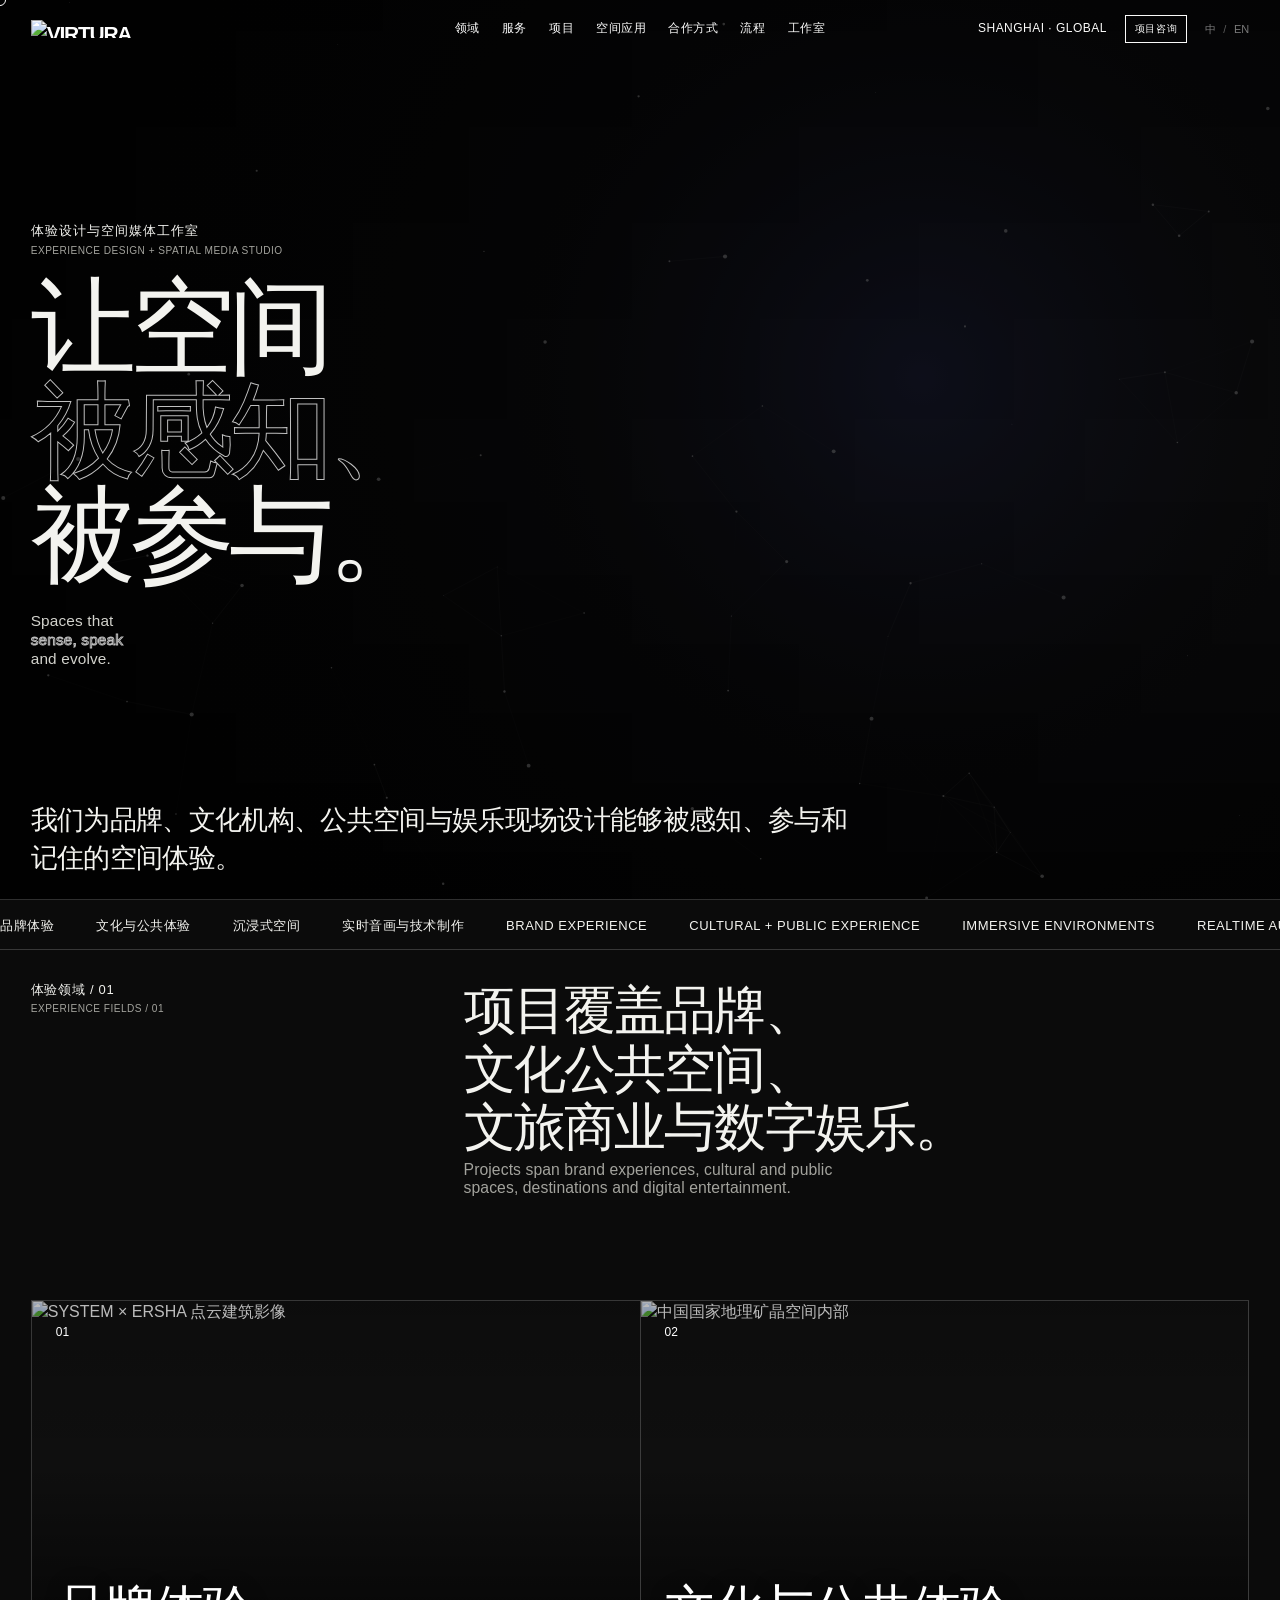
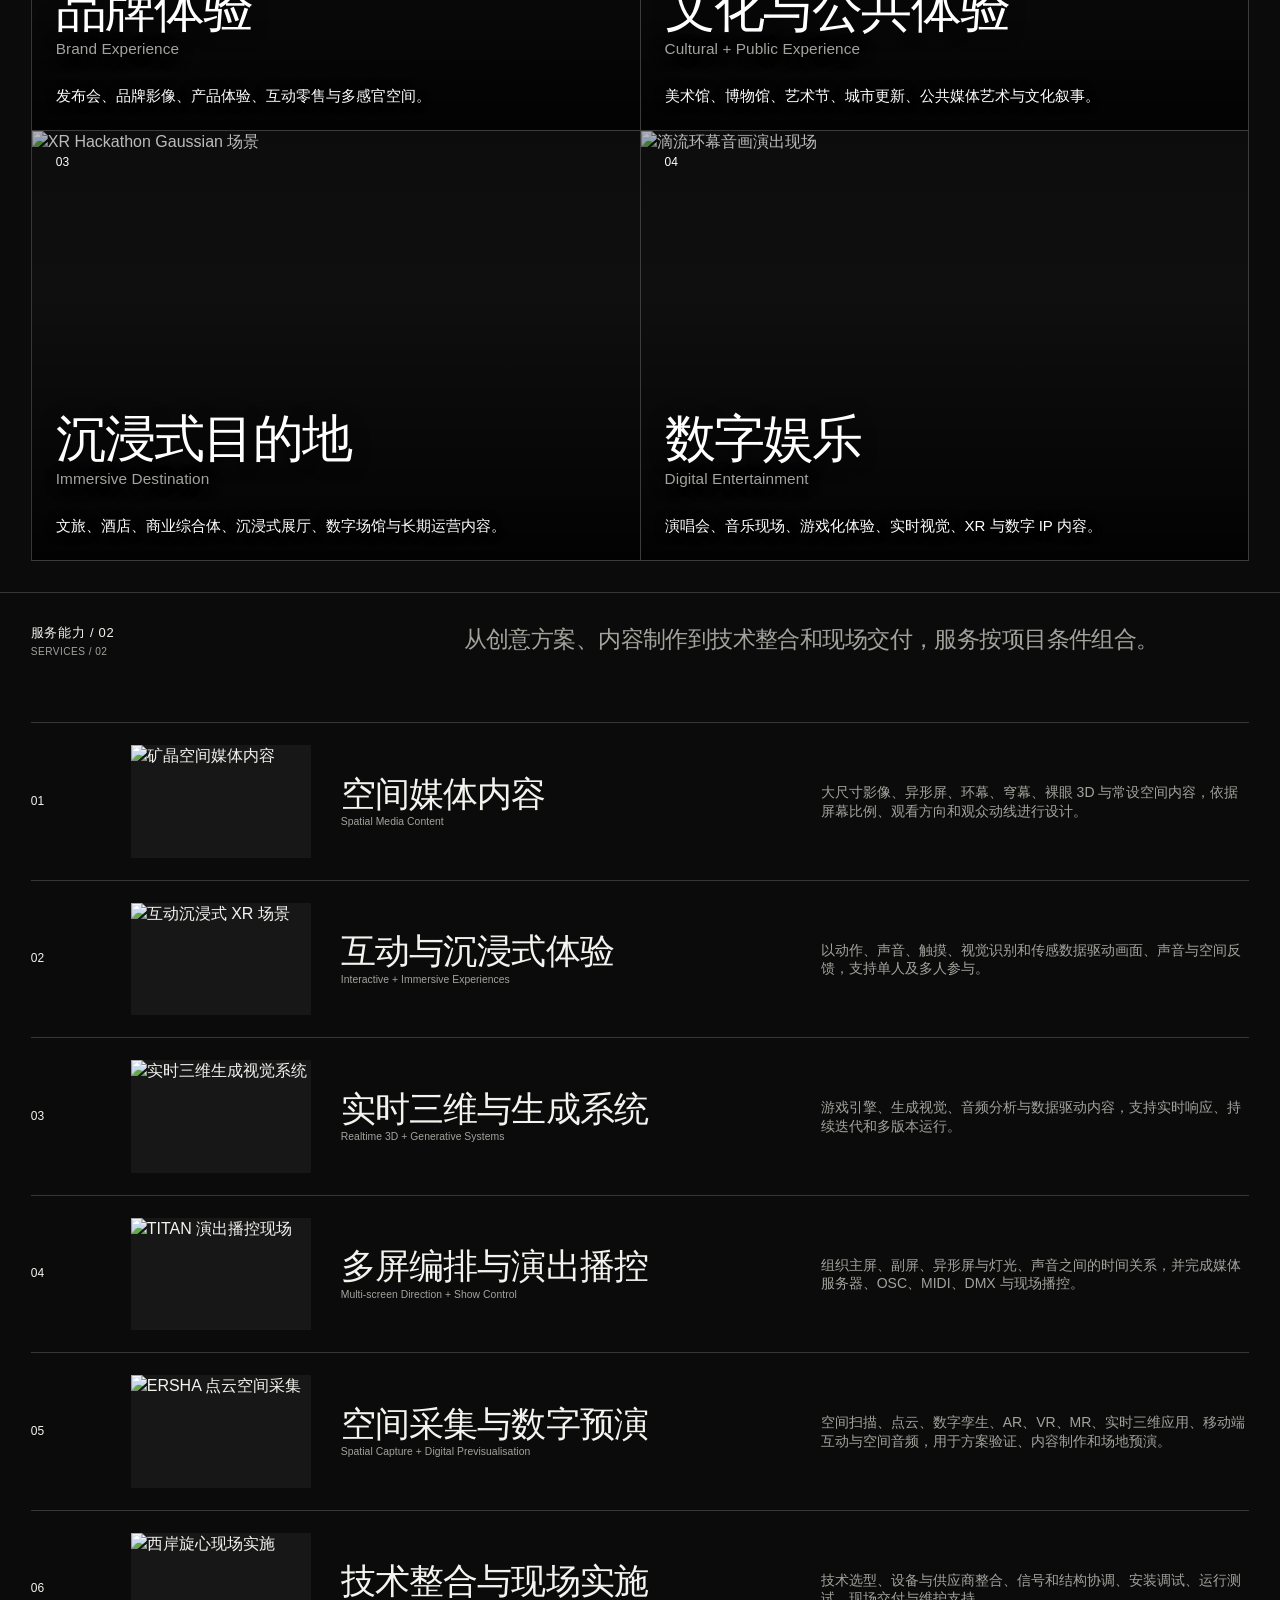
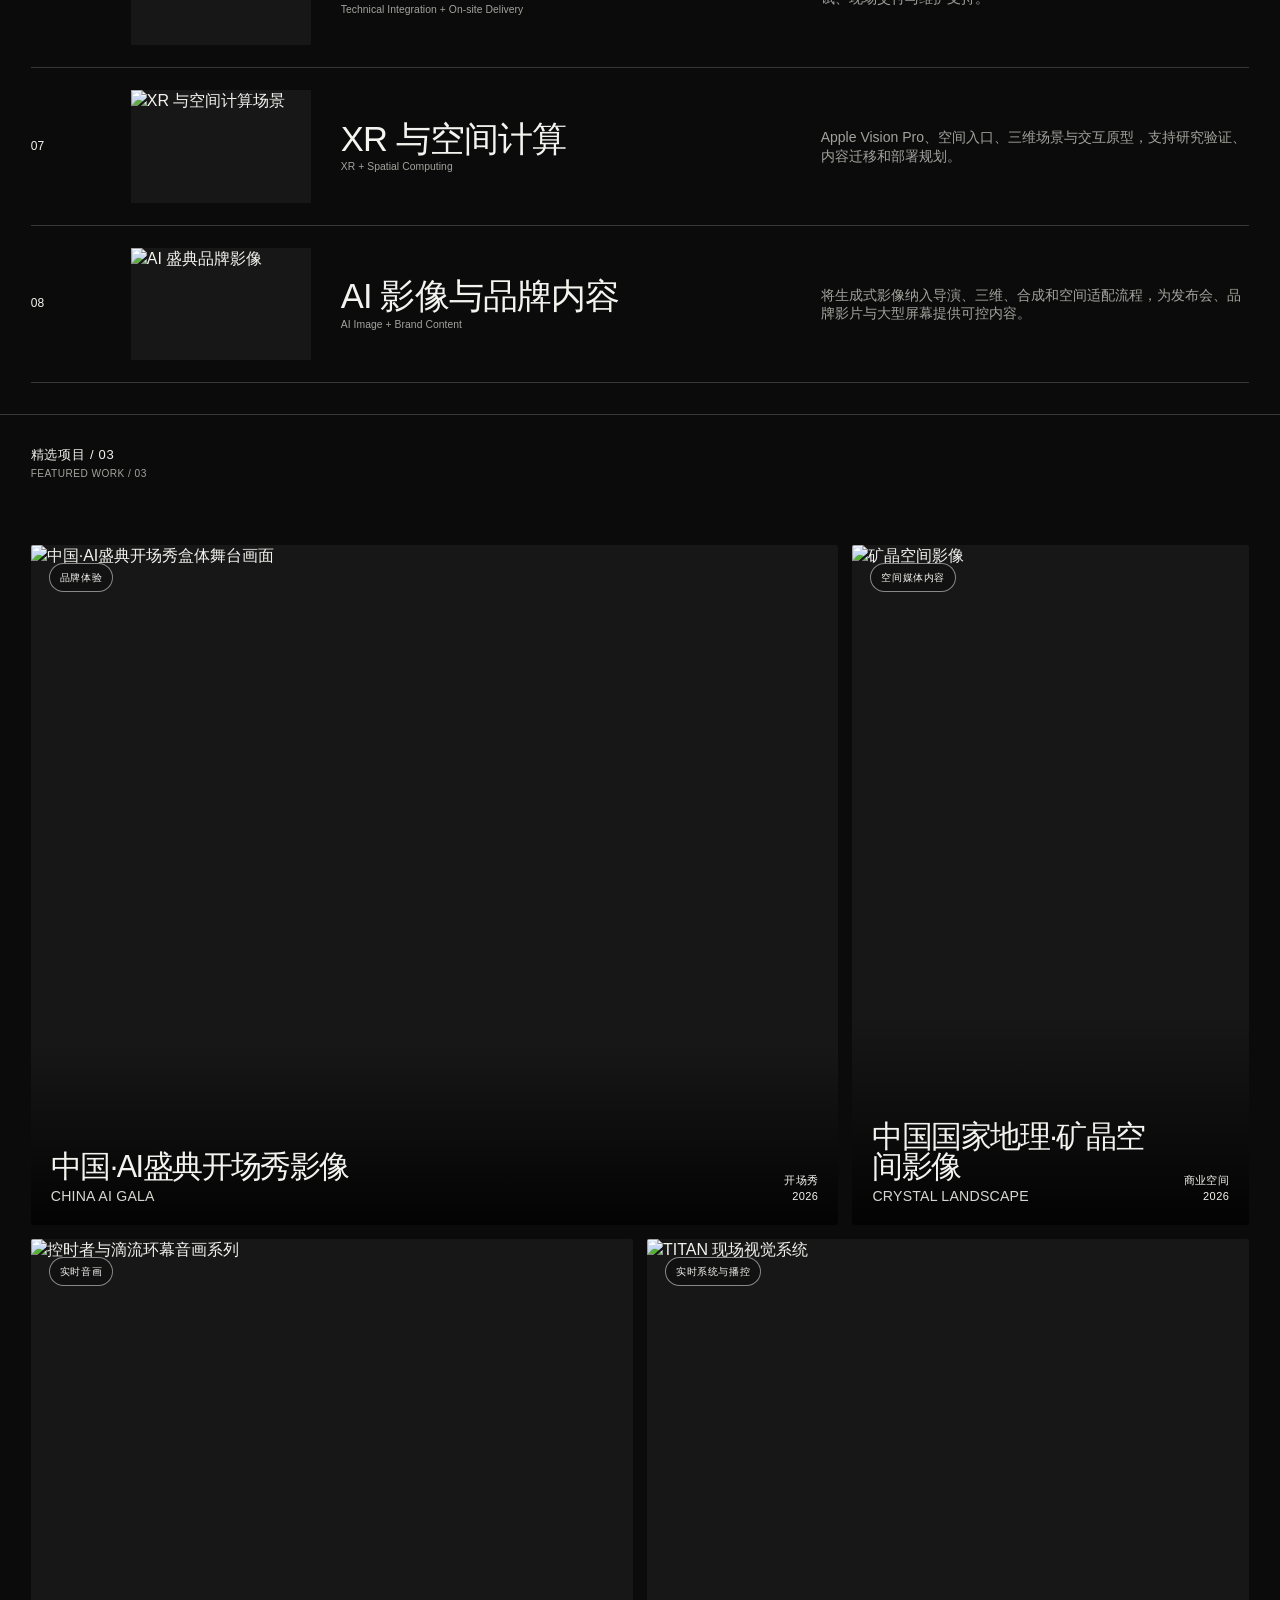
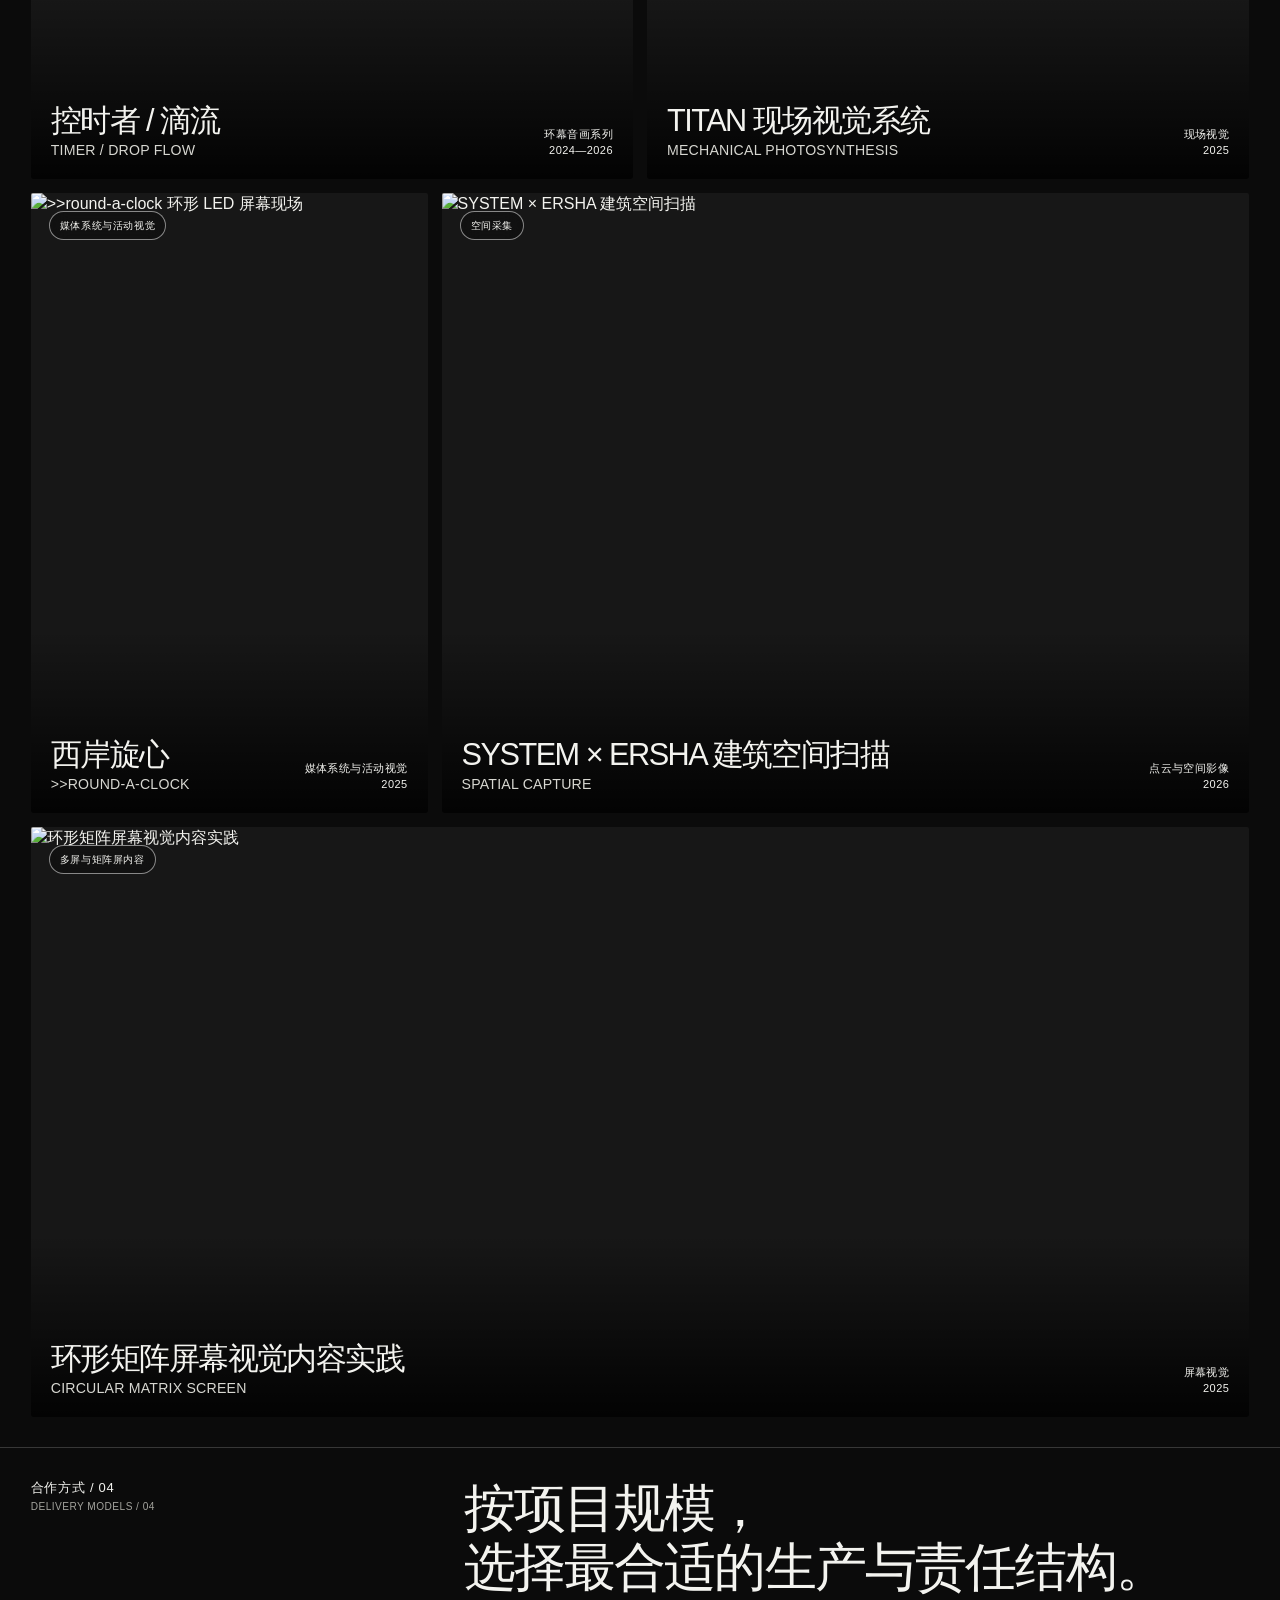
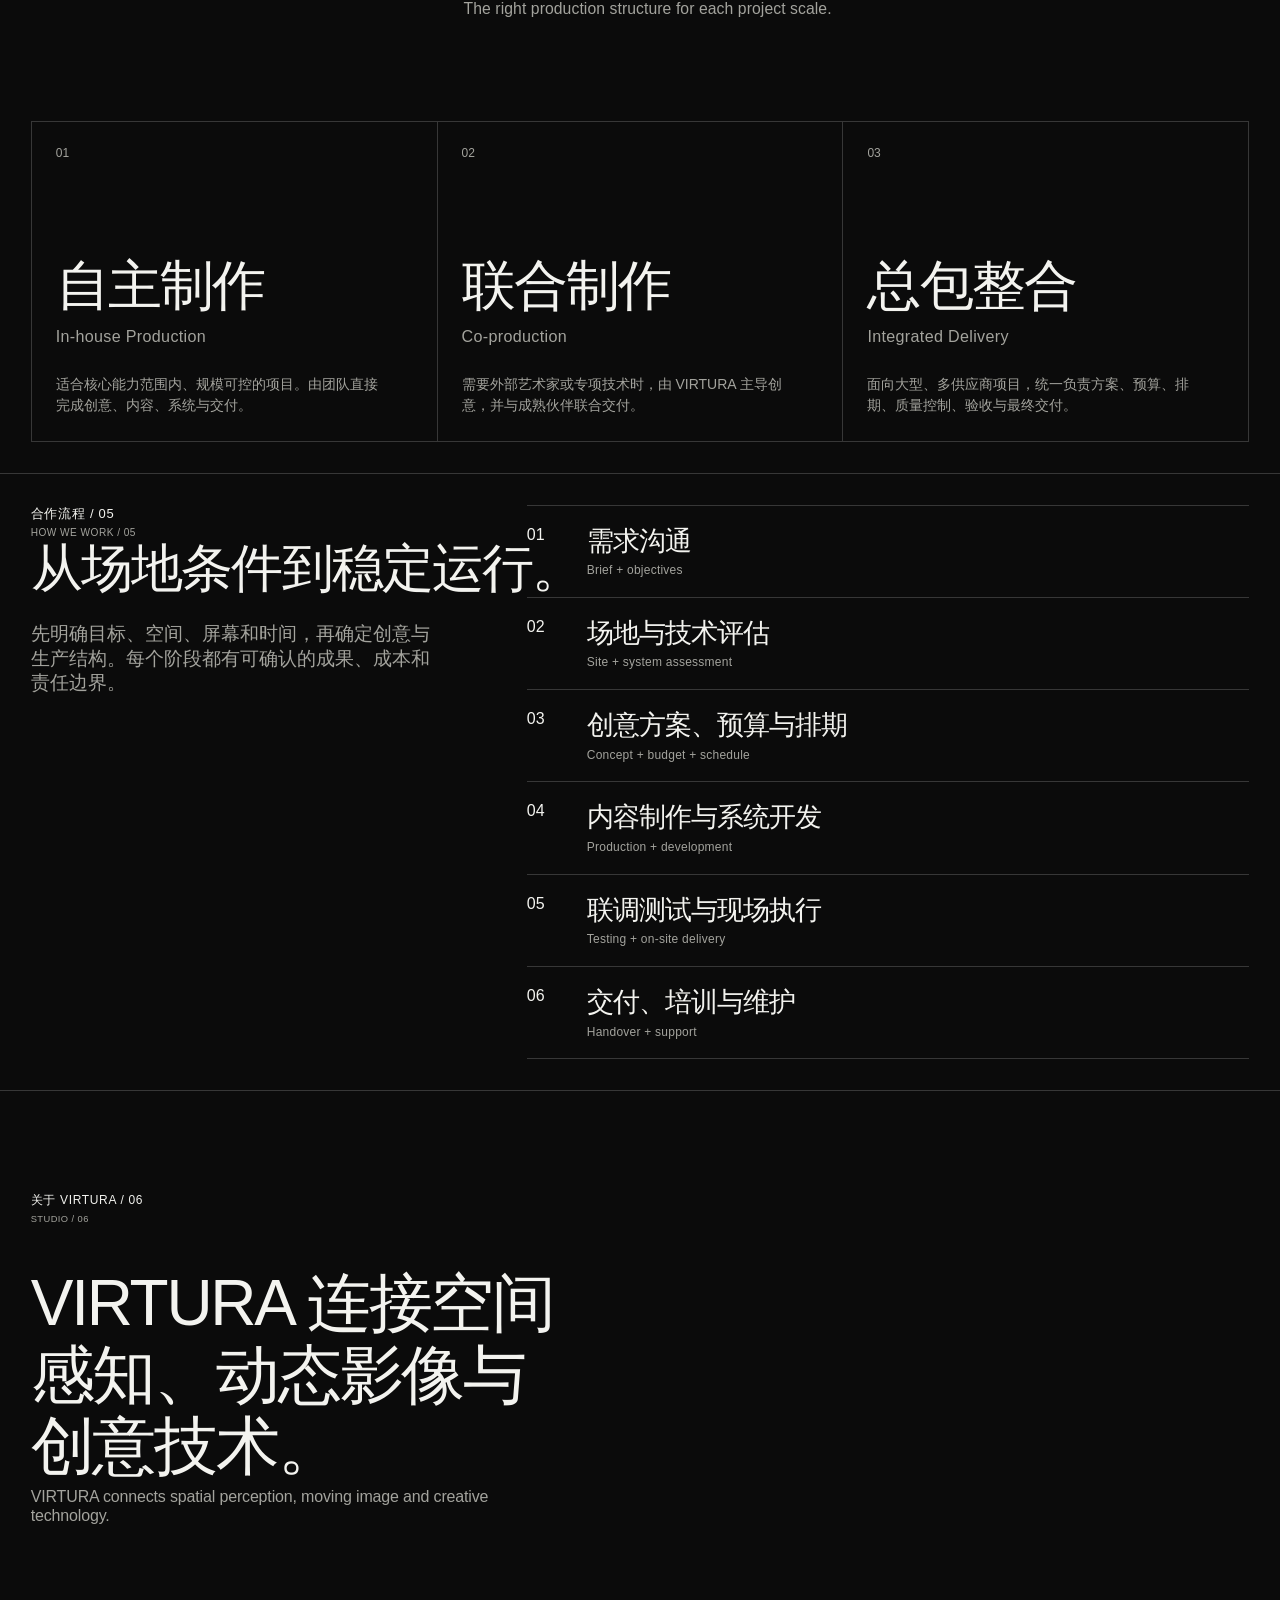
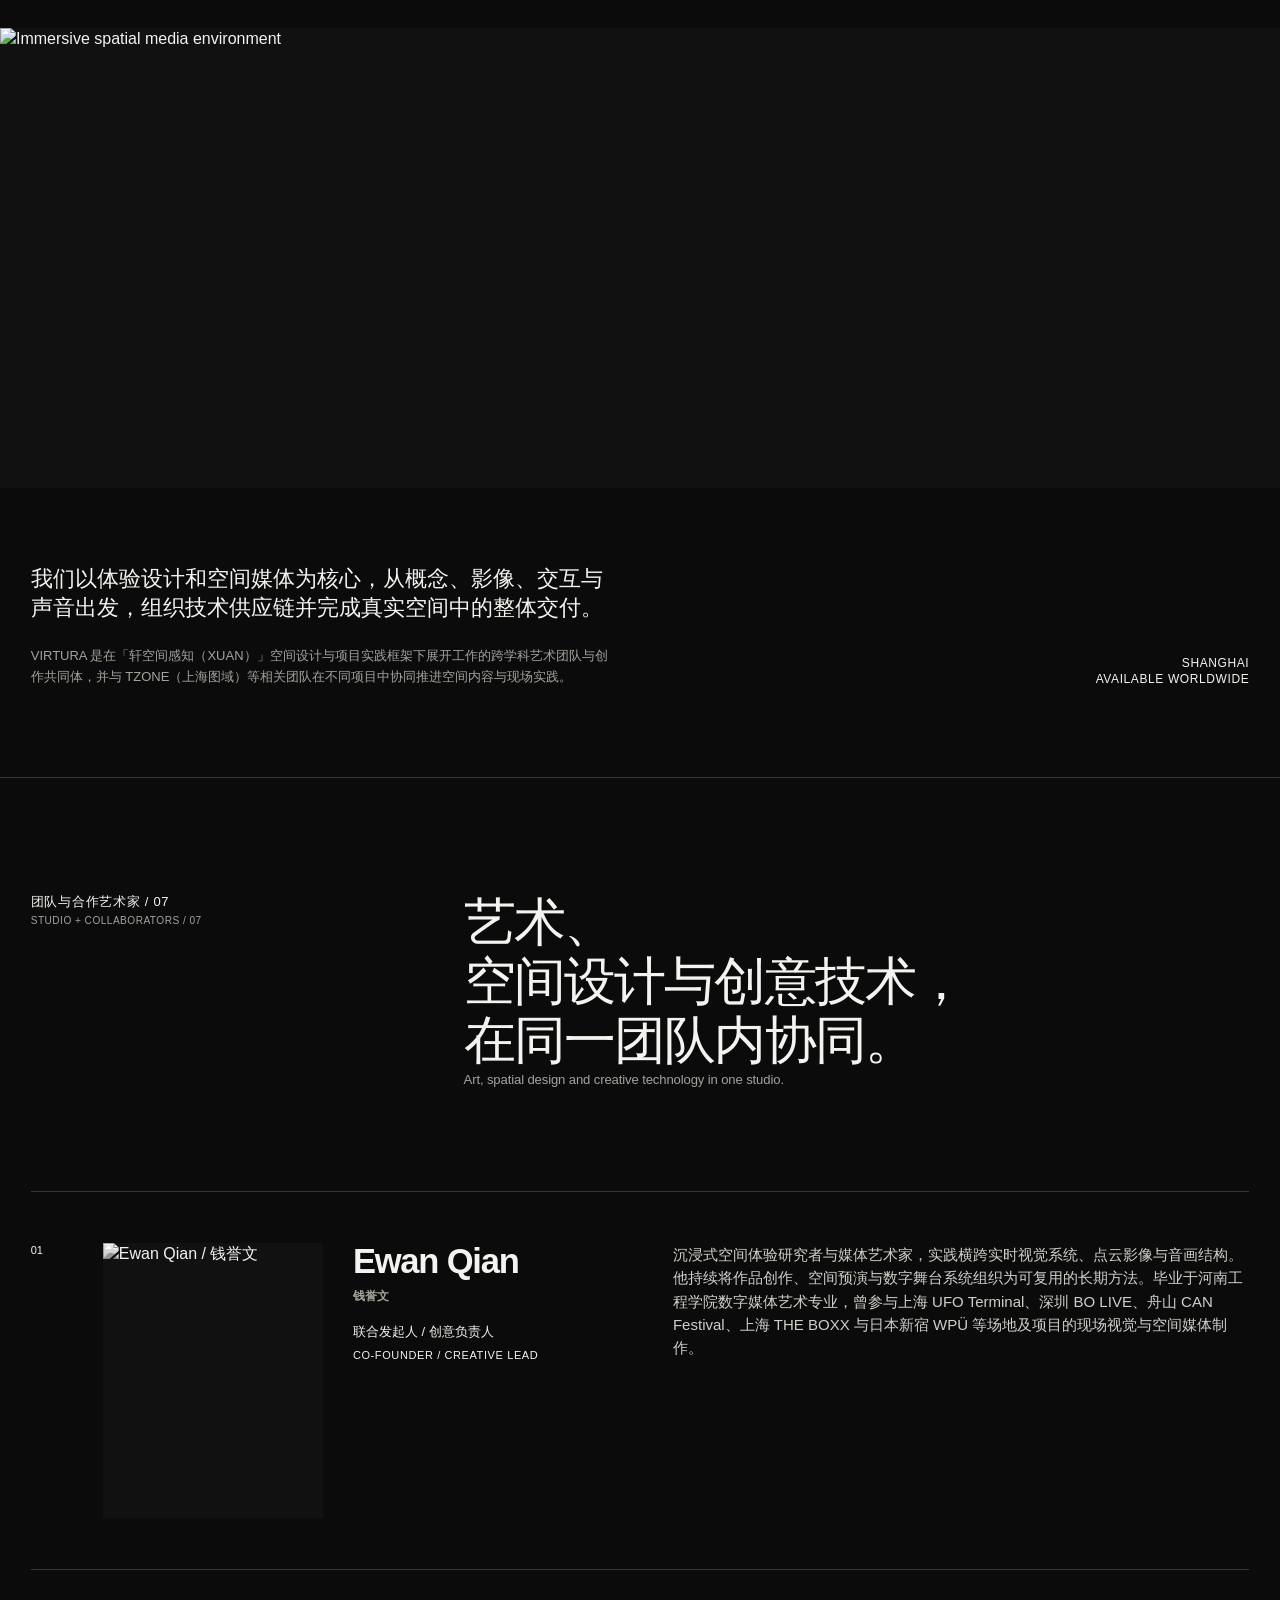
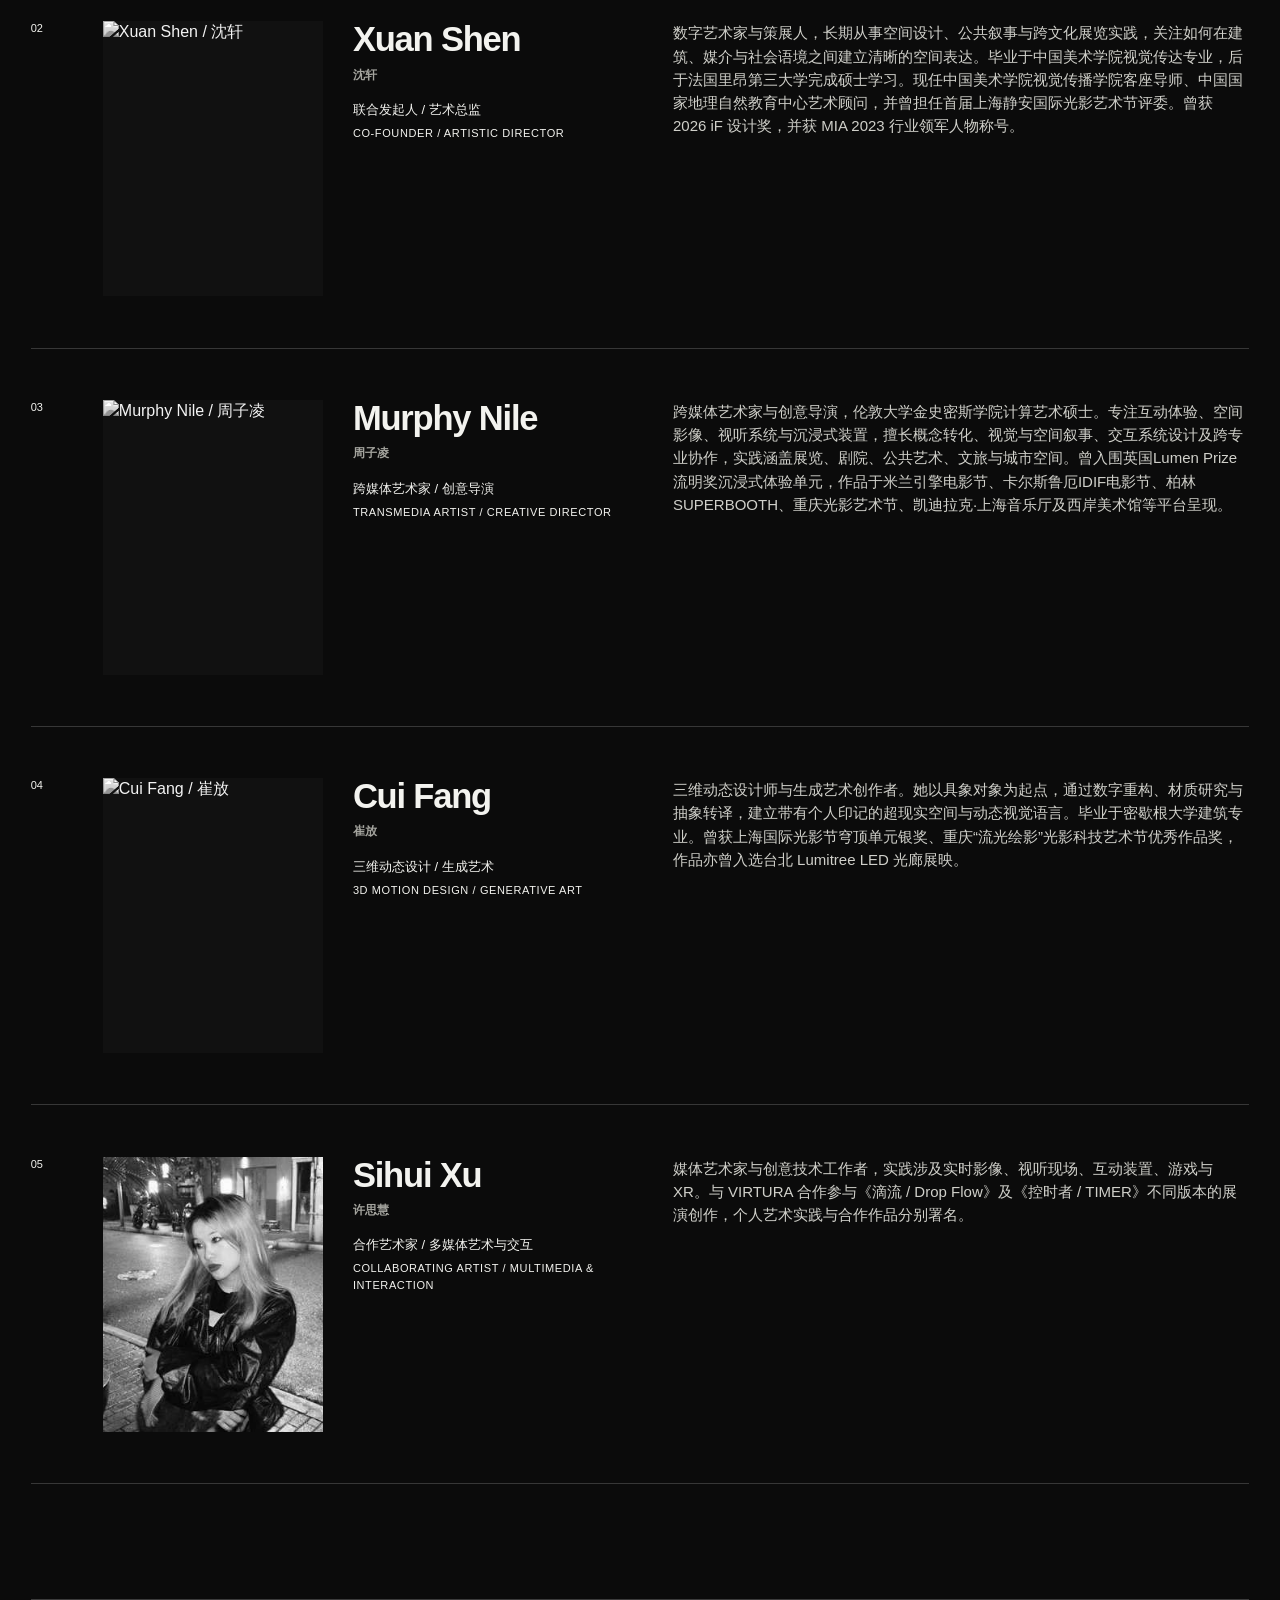
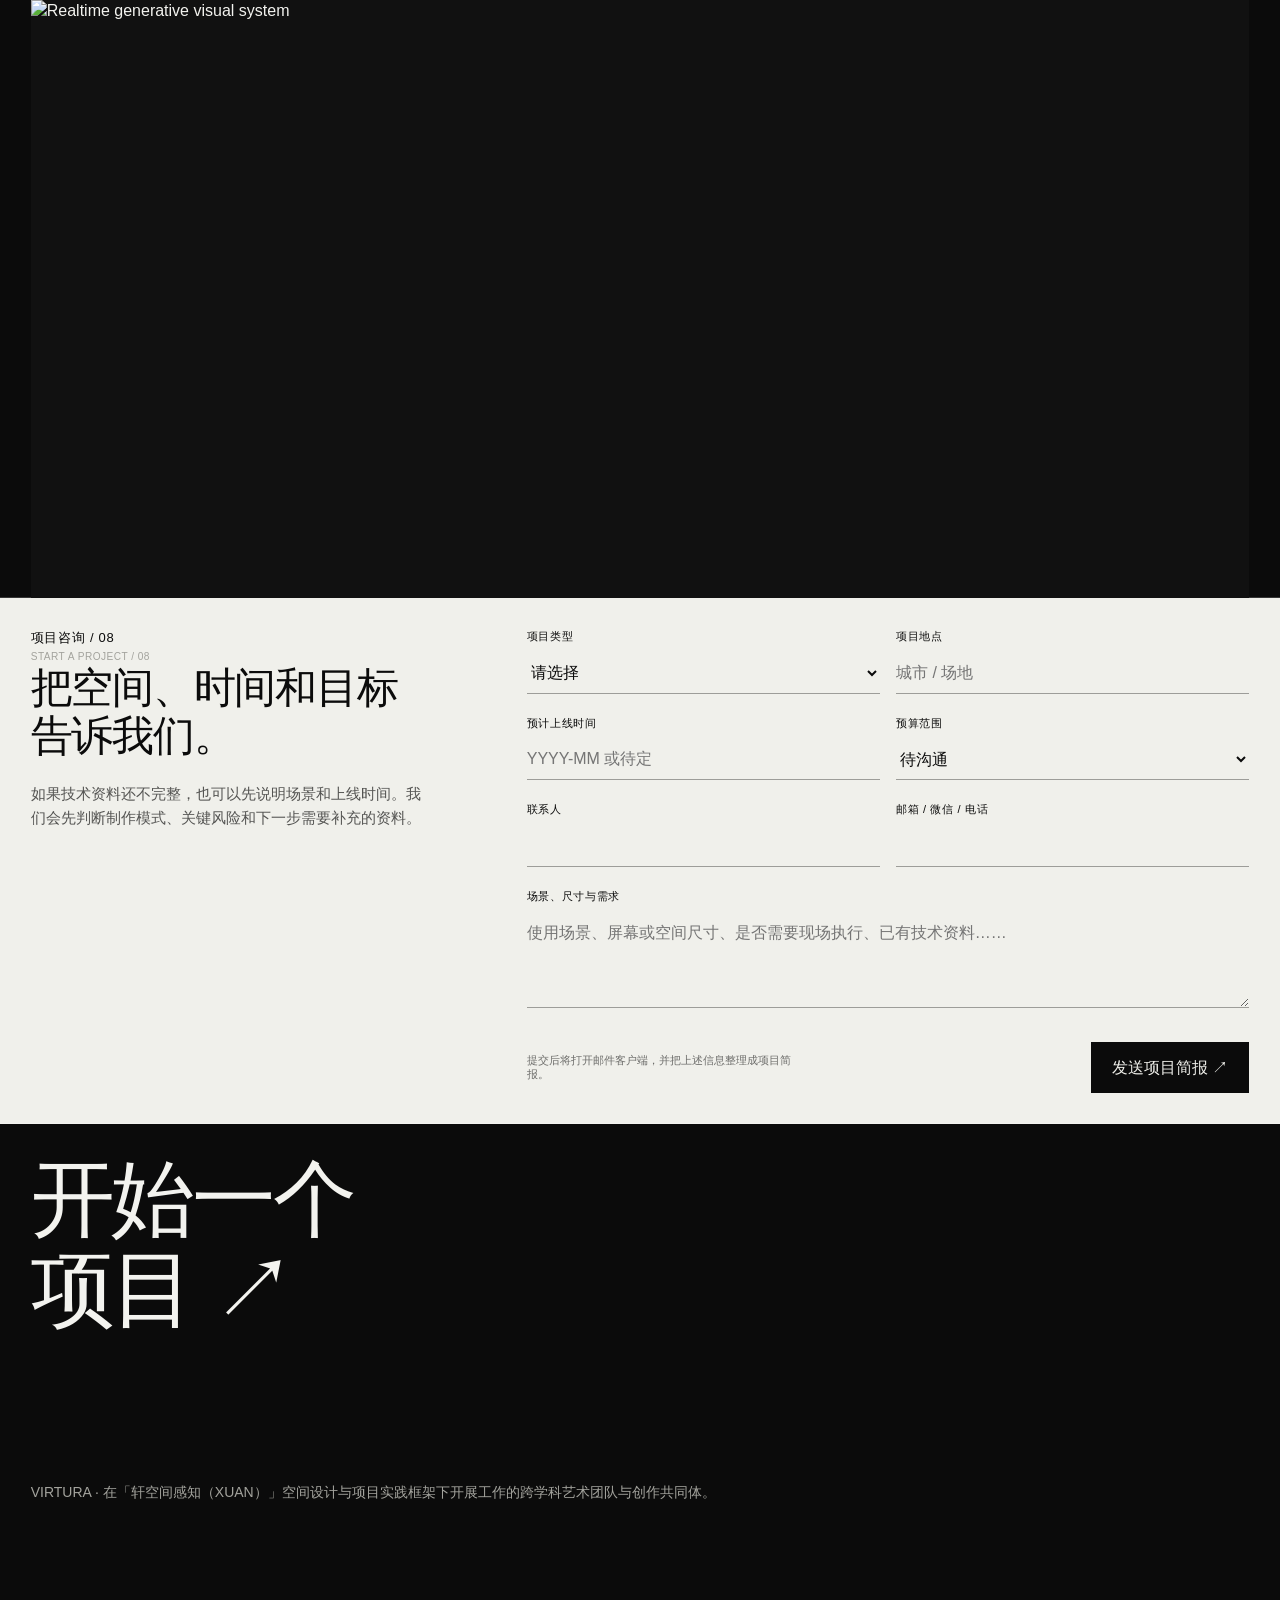
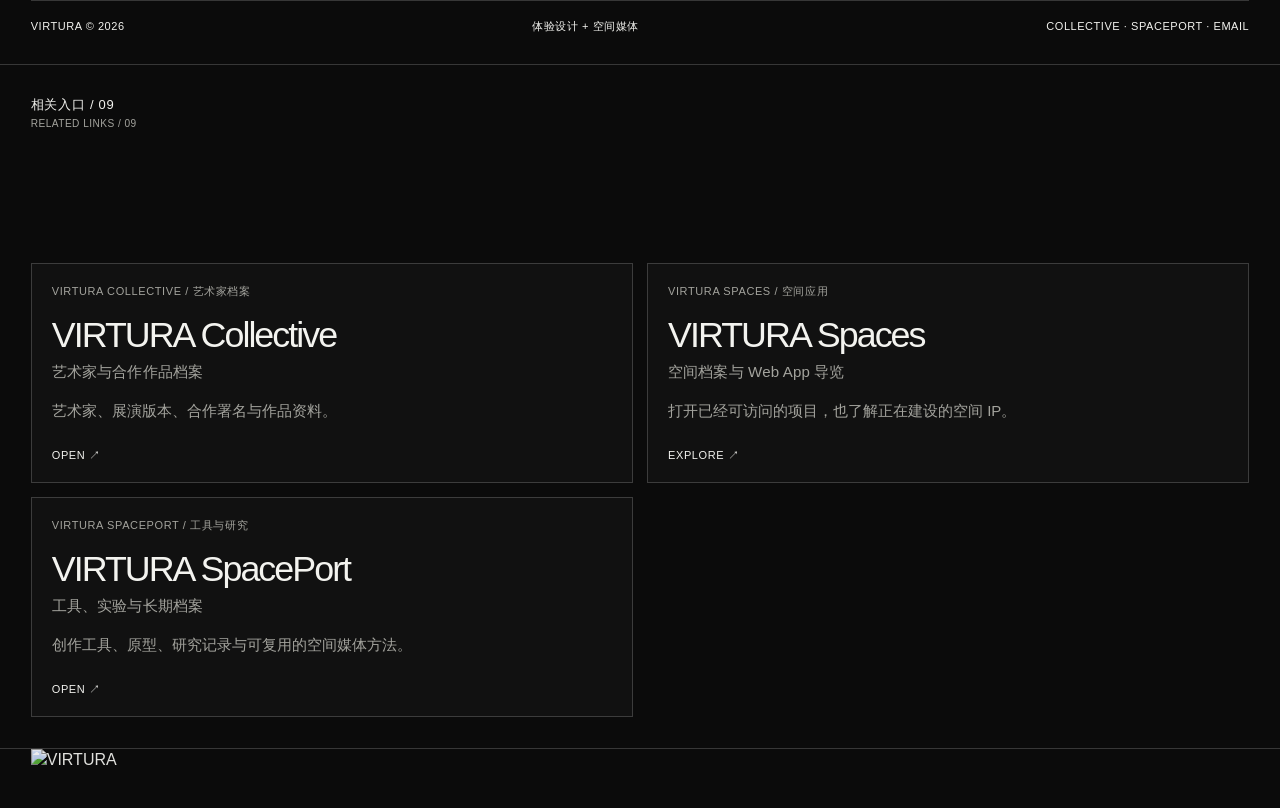
==== commit b4d1eb63: "Expose Spaces channel directory in main navigation and related links" ====
--- a/index.html
+++ b/index.html
@@ -112,6 +112,7 @@
 <a href="#universes"><span class="lang-zh">领域</span><span class="lang-en">Fields</span></a>
 <a href="#capabilities"><span class="lang-zh">服务</span><span class="lang-en">Services</span></a>
 <a href="#work"><span class="lang-zh">项目</span><span class="lang-en">Work</span></a>
+<a href="apps/"><span class="lang-zh">空间应用</span><span class="lang-en">Spaces</span></a>
 <a href="#delivery"><span class="lang-zh">合作方式</span><span class="lang-en">Delivery</span></a>
 <a href="#workflow"><span class="lang-zh">流程</span><span class="lang-en">Process</span></a>
 <a href="#studio"><span class="lang-zh">工作室</span><span class="lang-en">Studio</span></a>
@@ -281,7 +282,14 @@
       <p class="lang-en">Artists, performance editions, credits and shared works.</p>
       <span class="card-action">Open ↗</span>
     </a>
-    <a class="related-card" href="https://spaceport.virtura.space/" target="_blank" rel="noopener">
+    <a class="related-card" href="apps/" aria-label="访问 VIRTURA Spaces 应用目录">
+  <div class="related-card-top"><span class="lang-zh">VIRTURA Spaces / 空间应用</span><span class="lang-en">VIRTURA Spaces / Web Experiences</span></div>
+  <h3><span class="lang-zh">VIRTURA Spaces<small>空间档案与 Web App 导览</small></span><span class="lang-en">VIRTURA Spaces<small>Experiences, spatial archives and app directory.</small></span></h3>
+  <p class="lang-zh">打开已经可访问的项目，也了解正在建设的空间 IP。</p>
+  <p class="lang-en">Explore available experiences and developing spatial worlds.</p>
+  <span class="card-action">Explore ↗</span>
+</a>
+<a class="related-card" href="https://spaceport.virtura.space/" target="_blank" rel="noopener">
       <div class="related-card-top"><span class="lang-zh">VIRTURA SpacePort / 工具与研究</span><span class="lang-en">VIRTURA SpacePort / Tools + Research</span></div>
       <h3><span class="lang-zh">VIRTURA SpacePort<small>工具、实验与长期档案</small></span><span class="lang-en">VIRTURA SpacePort<small>Tools, experiments and long-term archive.</small></span></h3>
       <p class="lang-zh">创作工具、原型、研究记录与可复用的空间媒体方法。</p>
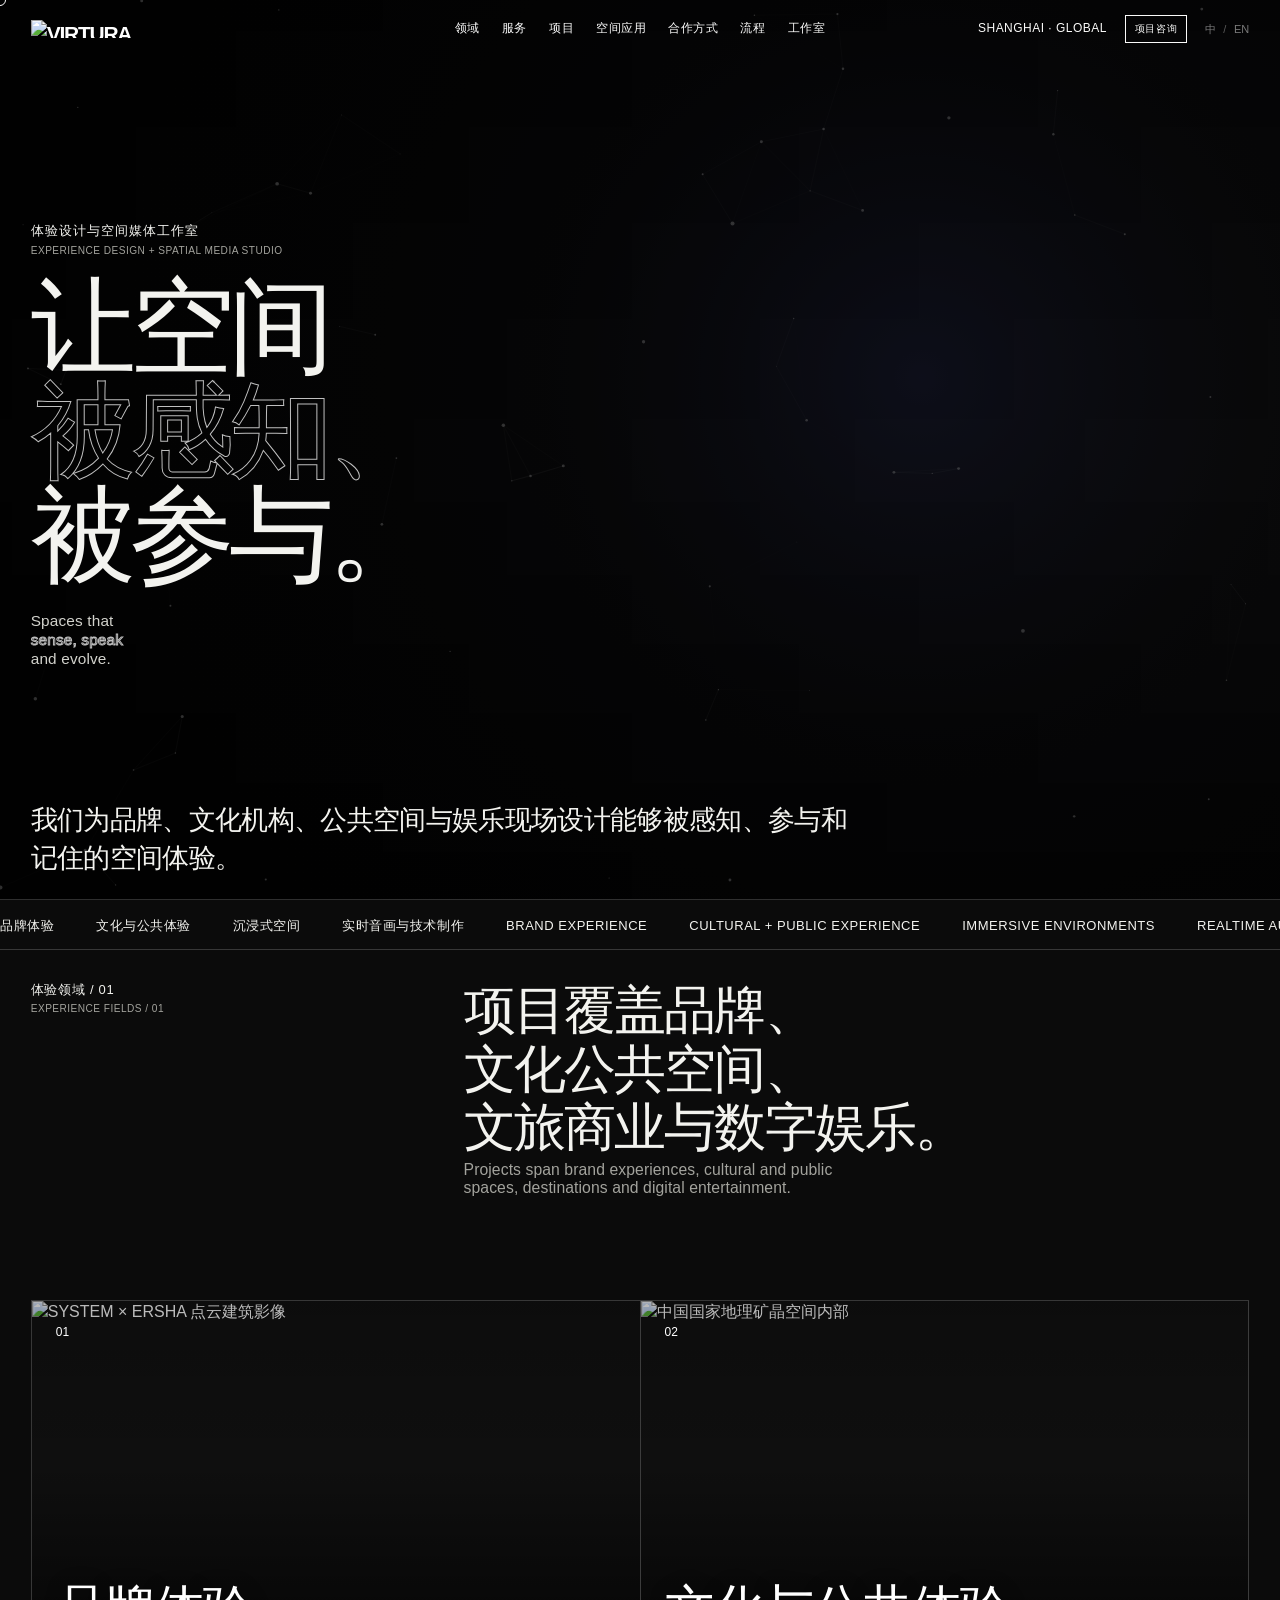
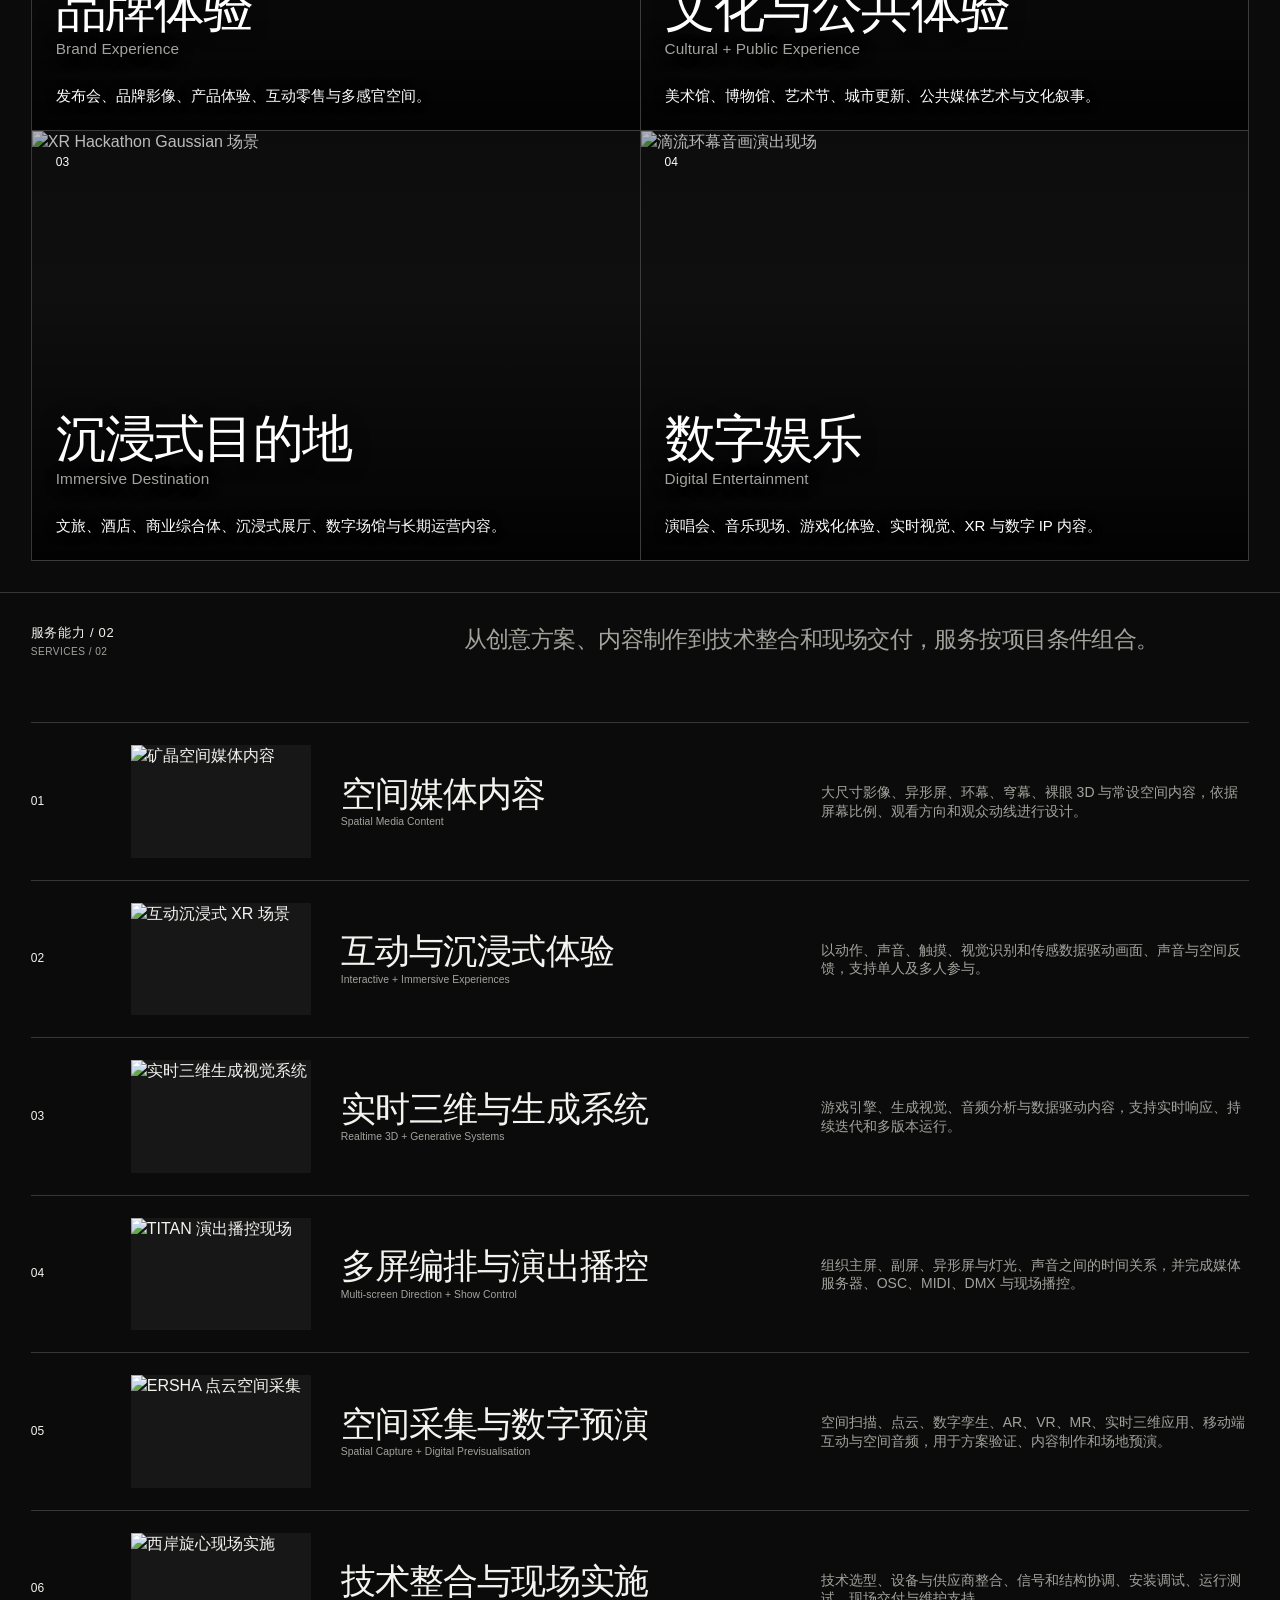
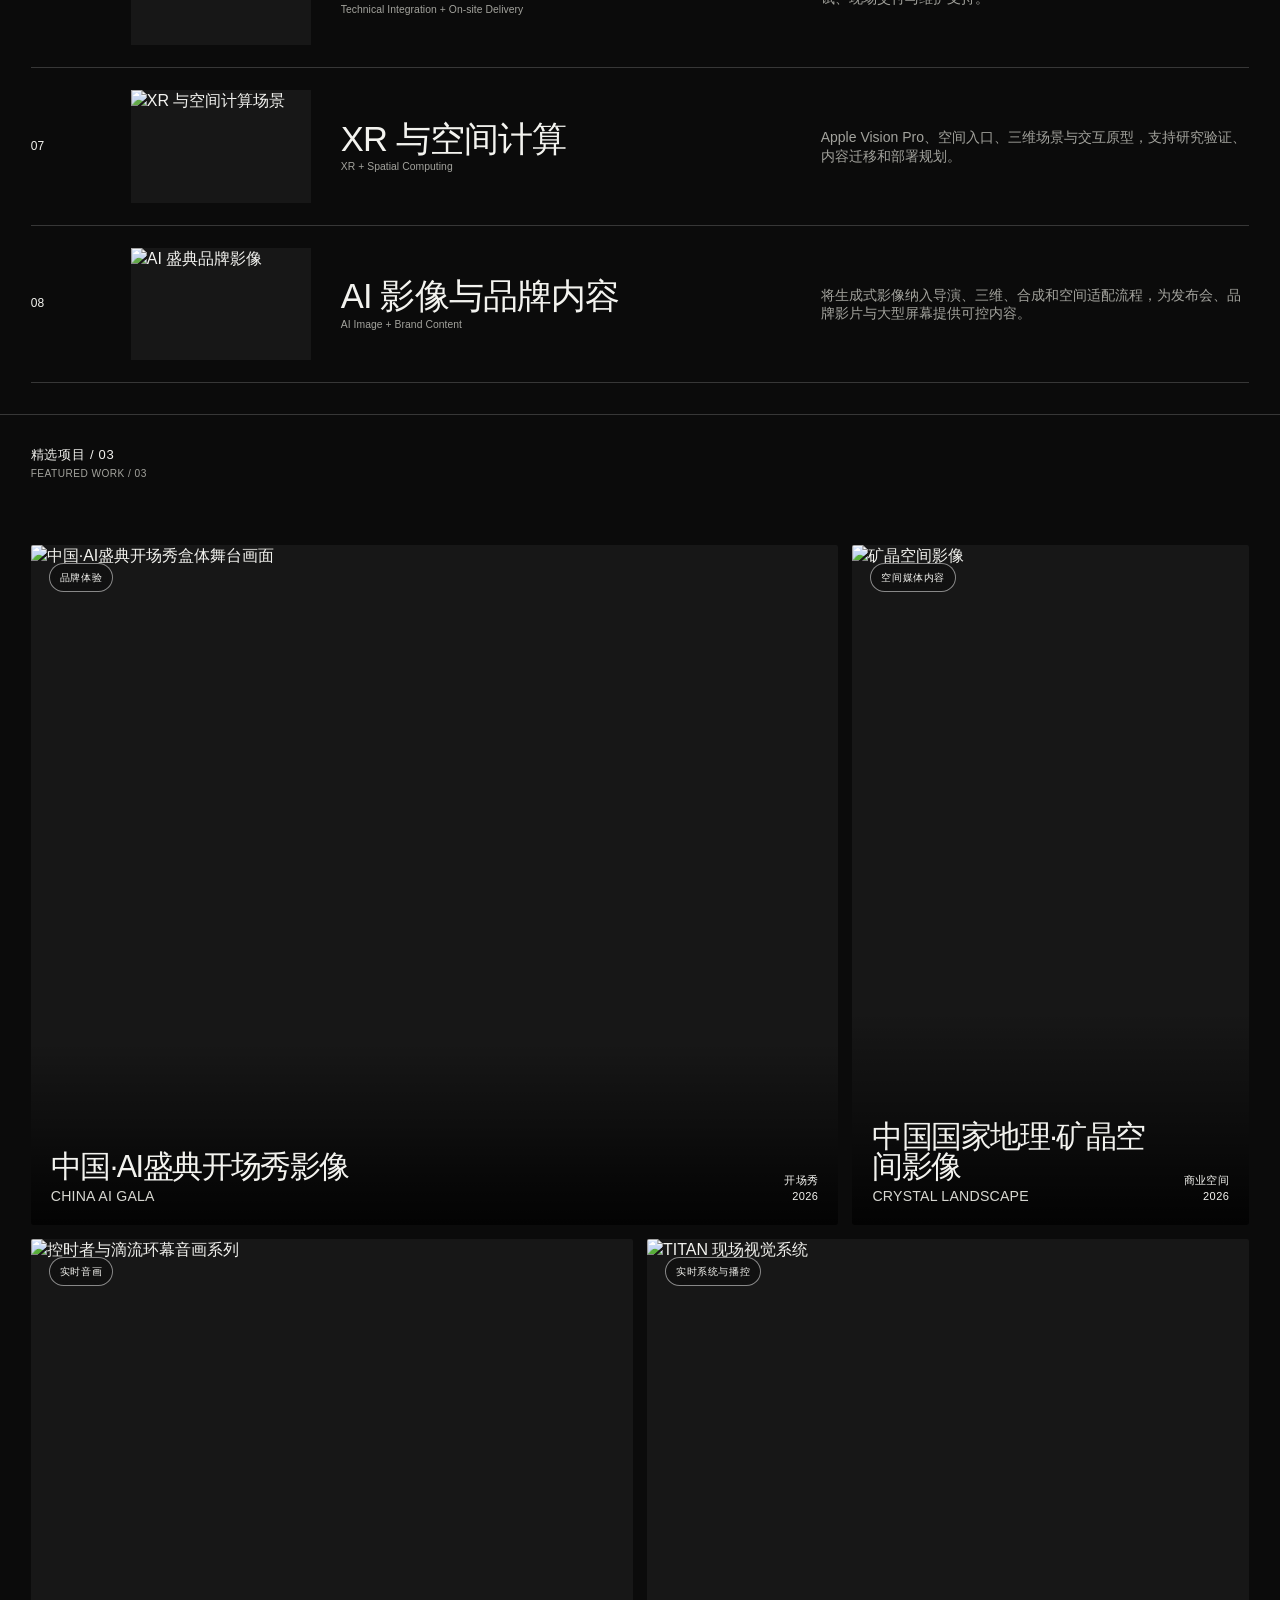
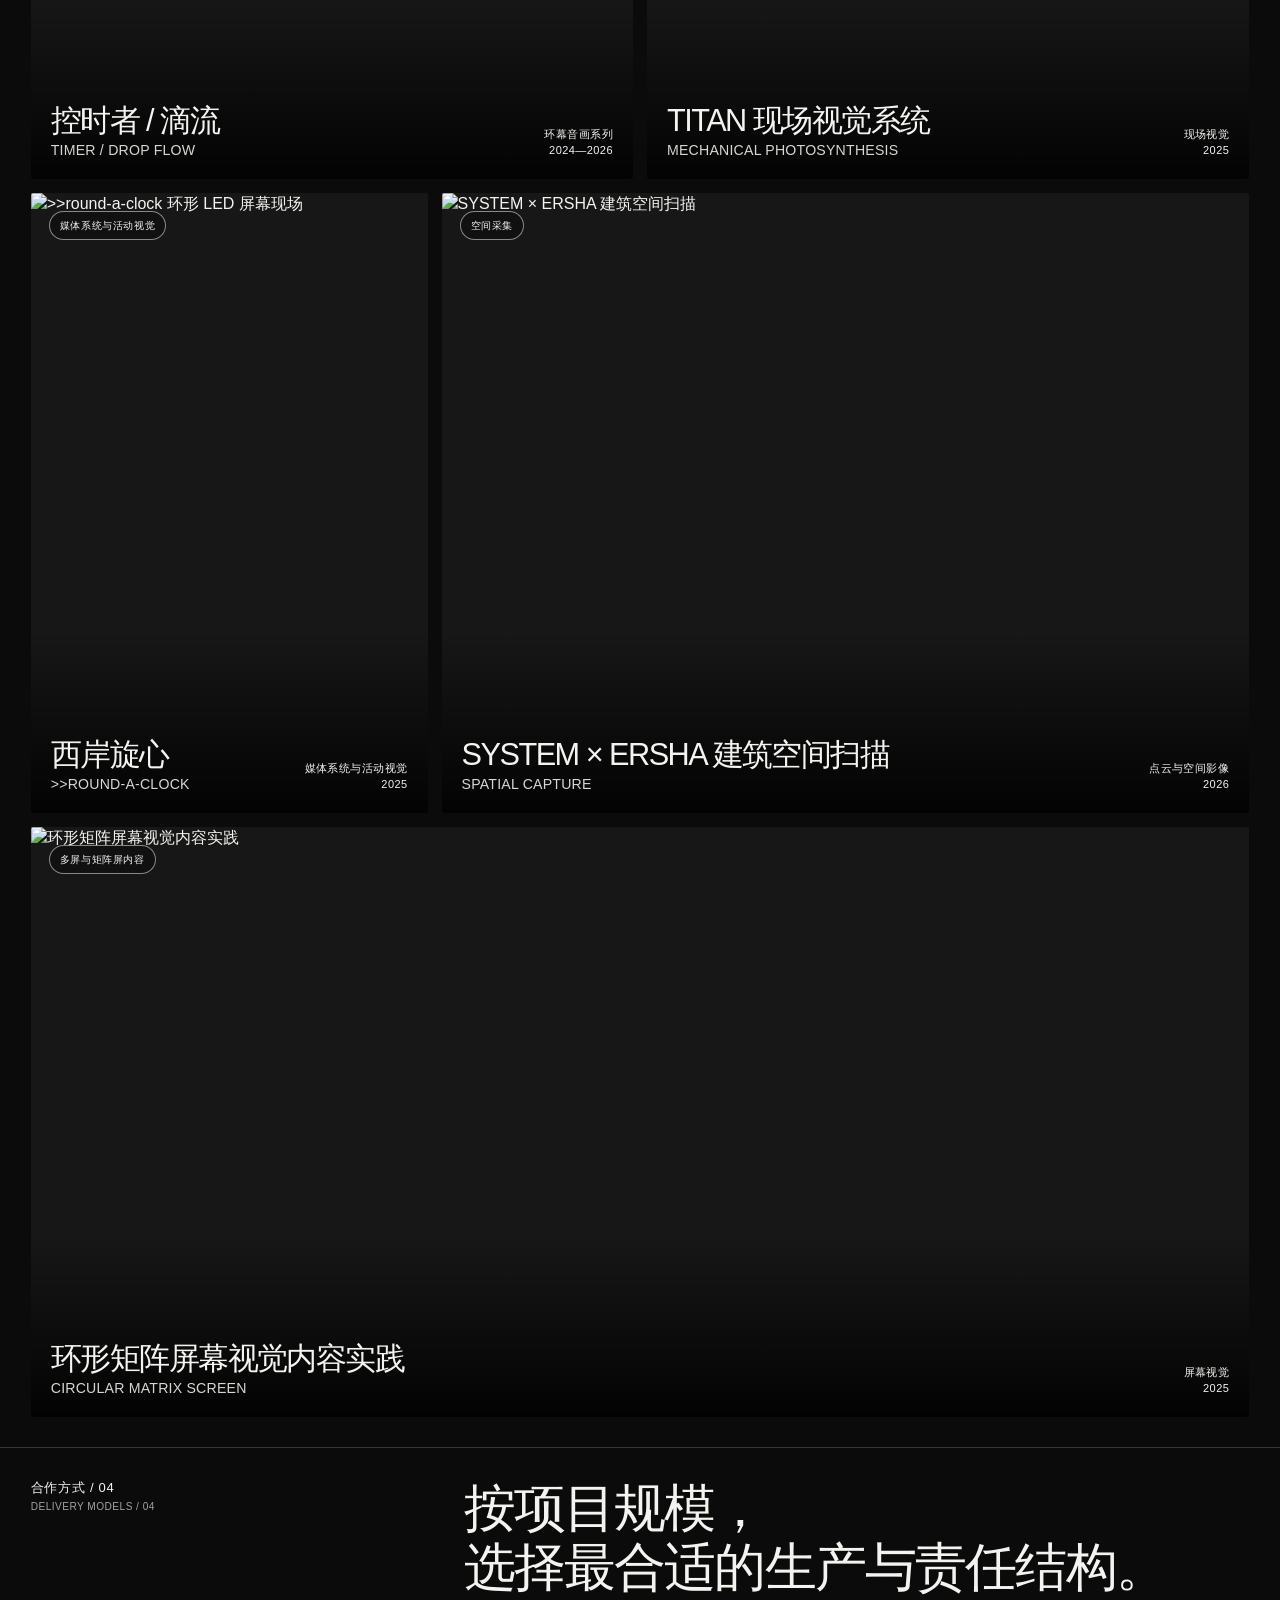
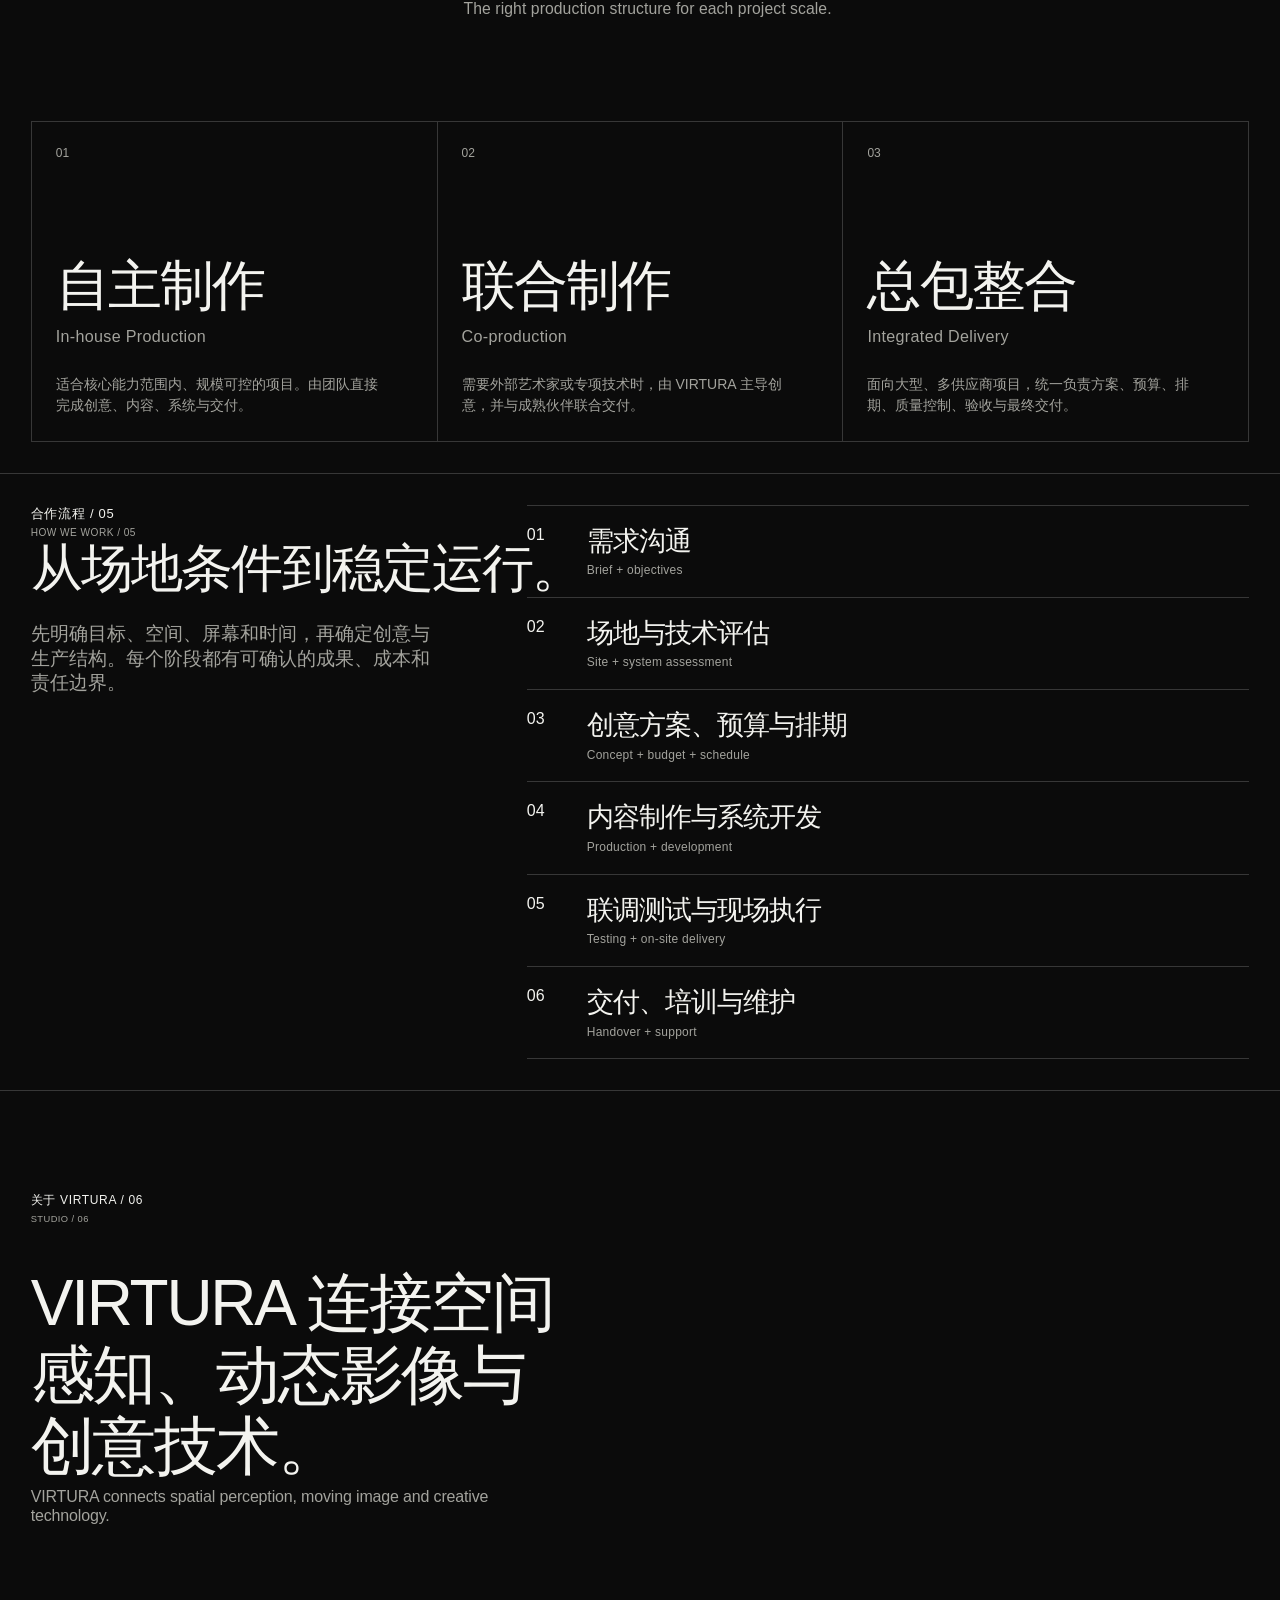
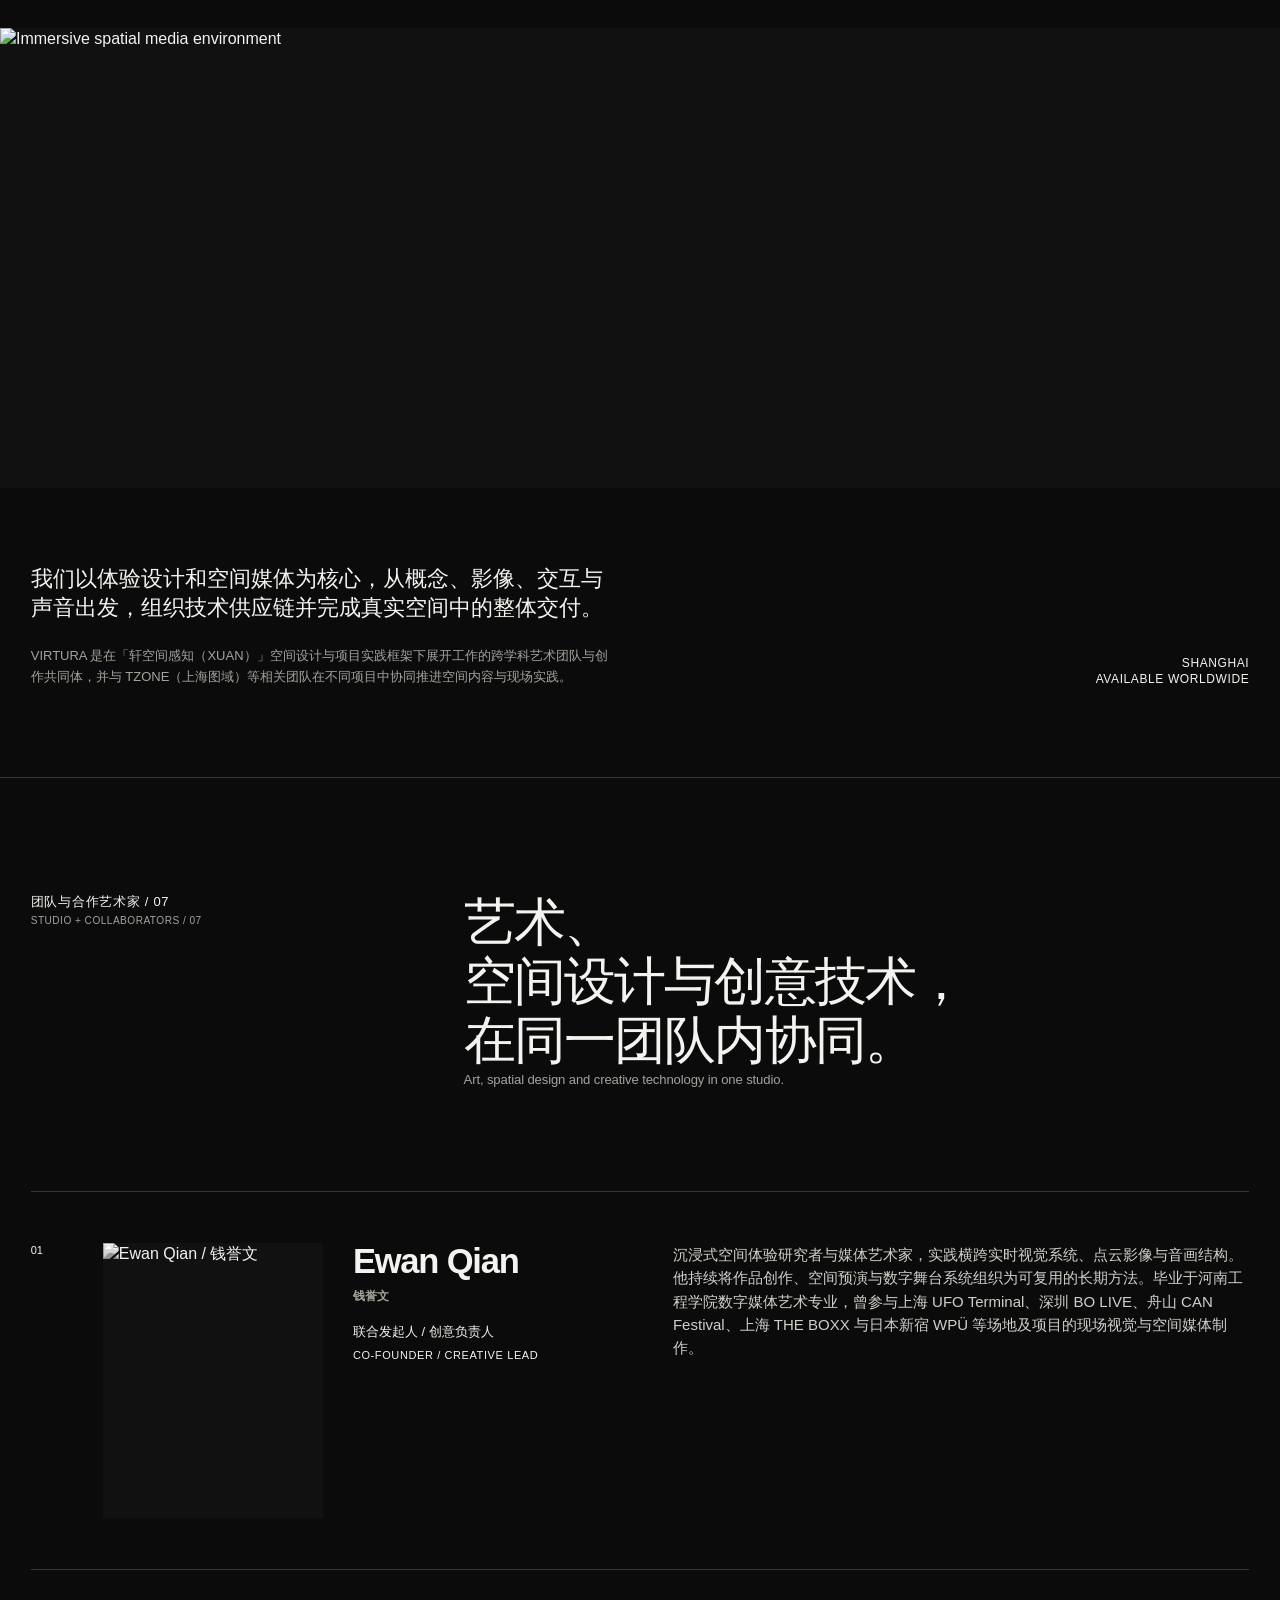
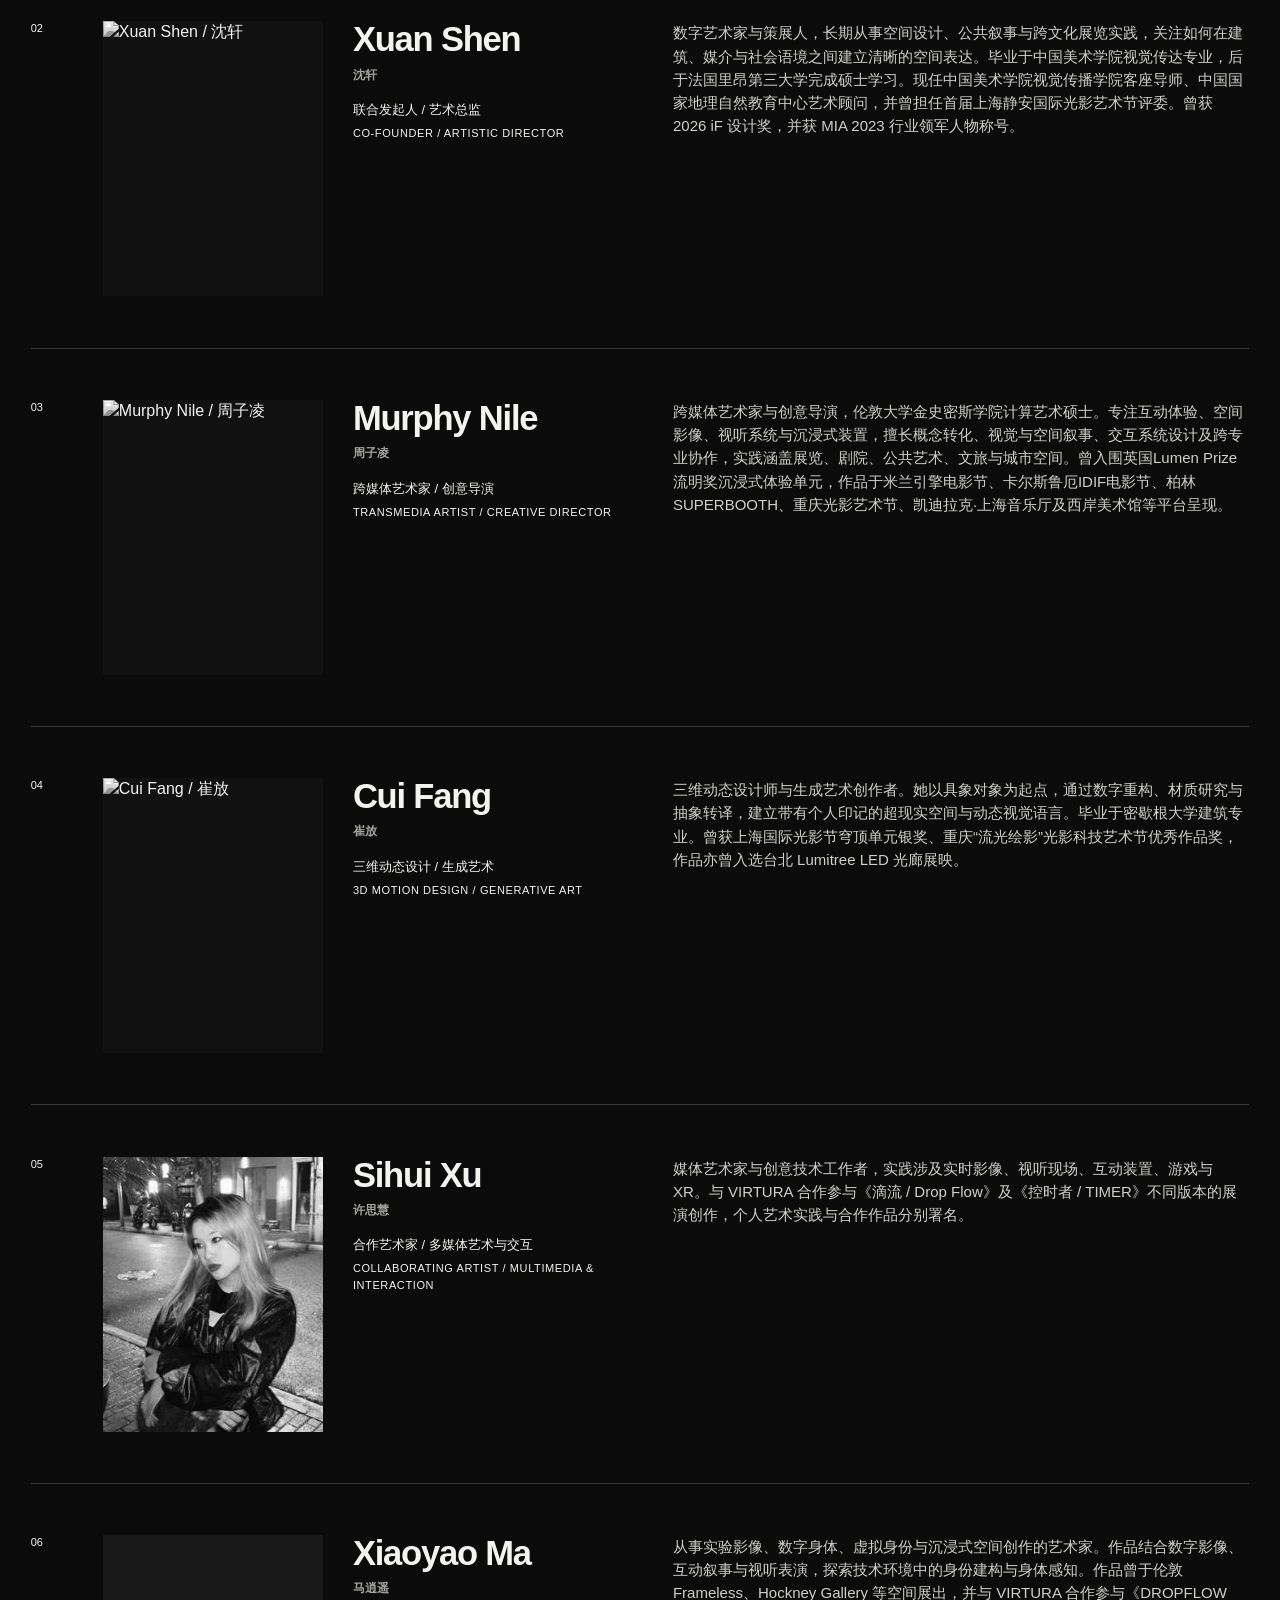
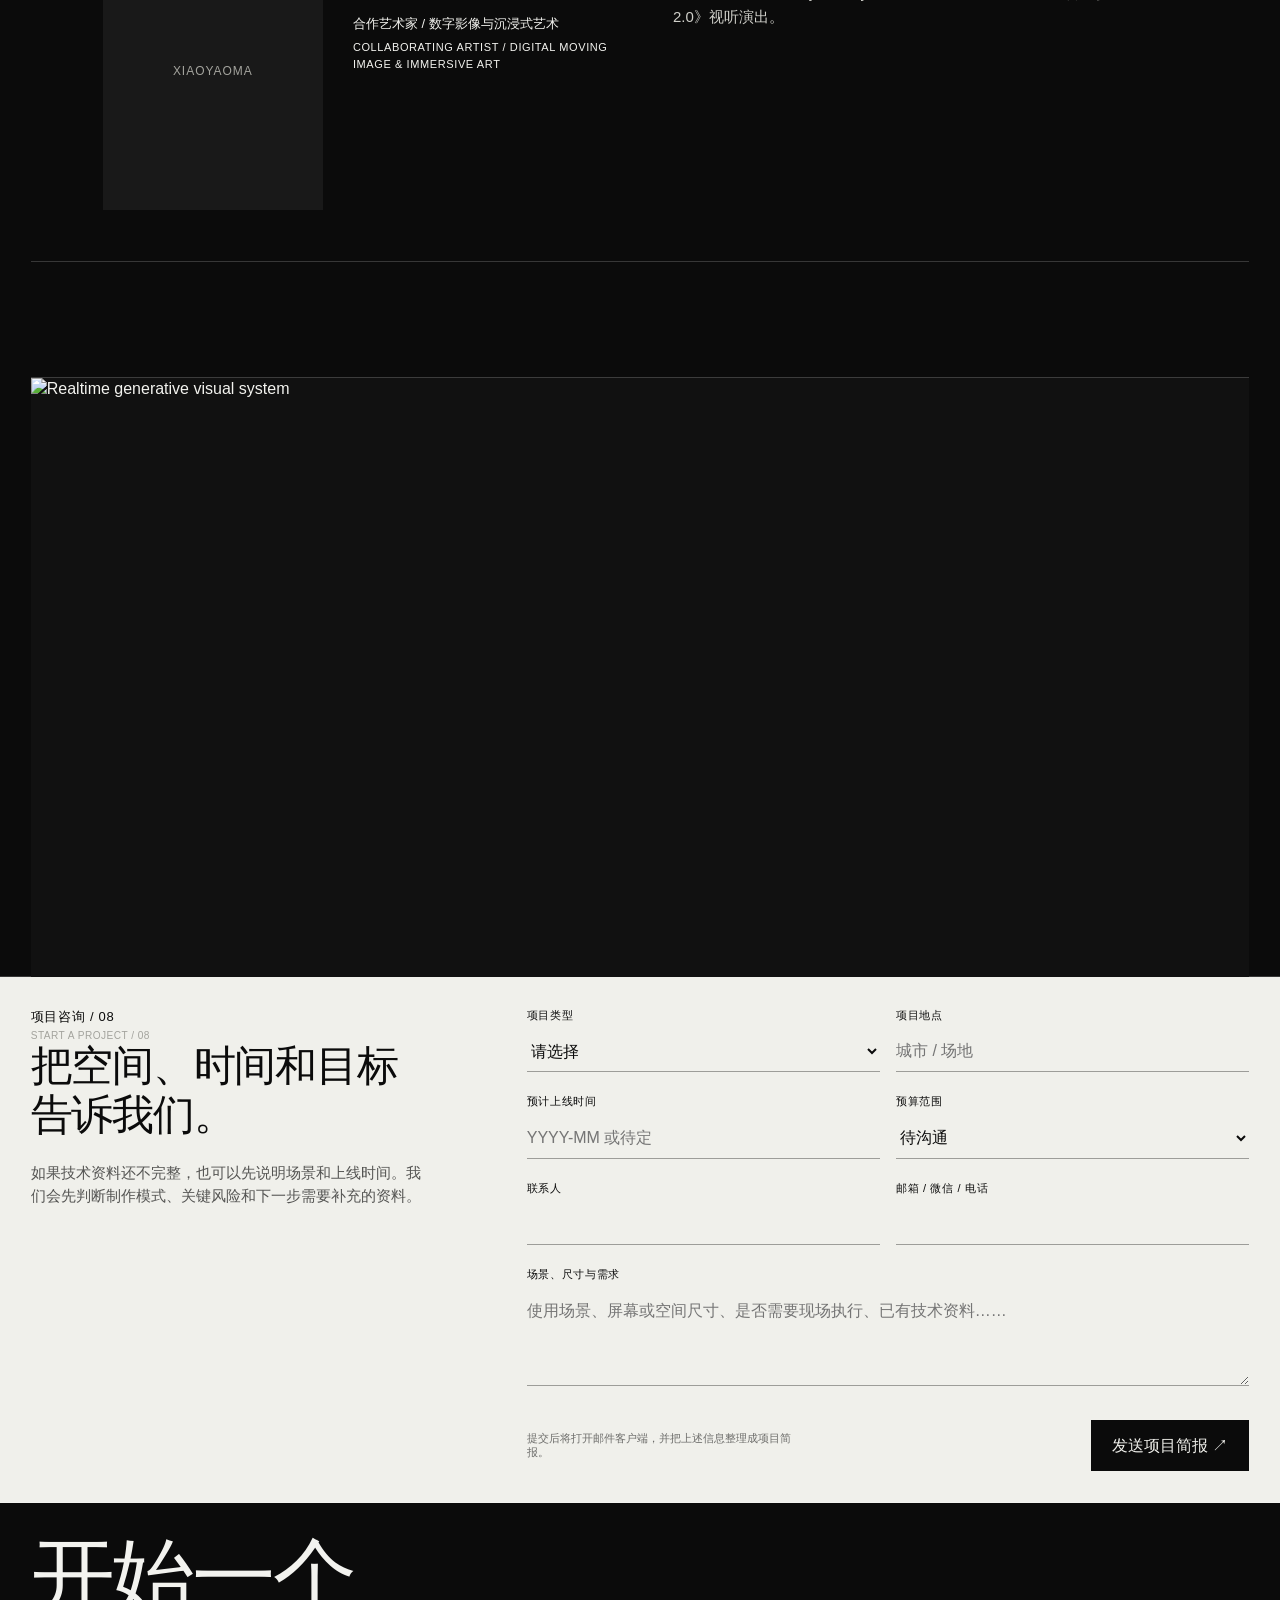
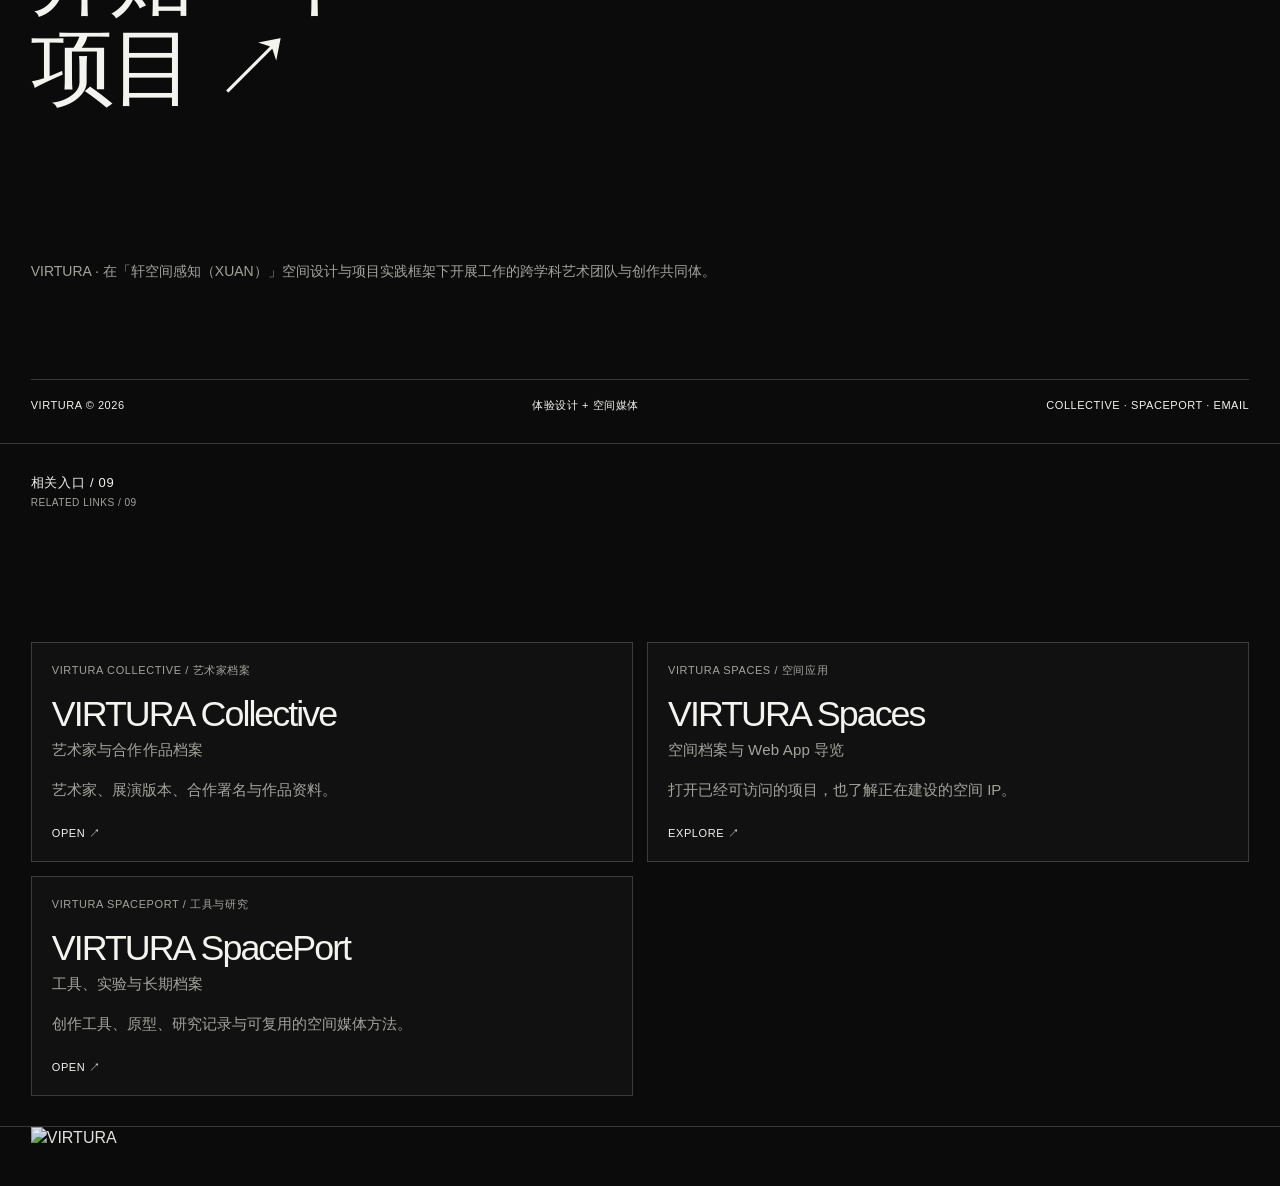
==== commit c83c30af: "Add Xiaoyao Ma to studio collaborators" ====
--- a/index.html
+++ b/index.html
@@ -248,6 +248,7 @@
 <article class="person"><div class="person-index">03</div><figure class="person-portrait"><a href="https://murphynile.com/" rel="noopener noreferrer" target="_blank" aria-label="访问 Murphy Nile 个人网站"><img alt="Murphy Nile / 周子凌" src="assets/embedded/media-04.jpg"/></a></figure><div class="person-identity"><h3 class="person-name"><a href="https://murphynile.com/" rel="noopener" target="_blank">Murphy Nile</a><span class="cn">周子凌</span></h3><div class="person-role"><span class="role-cn lang-zh">跨媒体艺术家 / 创意导演</span>Transmedia Artist / Creative Director</div></div><div class="person-copy"><p class="bio-cn lang-zh">跨媒体艺术家与创意导演，伦敦大学金史密斯学院计算艺术硕士。专注互动体验、空间影像、视听系统与沉浸式装置，擅长概念转化、视觉与空间叙事、交互系统设计及跨专业协作，实践涵盖展览、剧院、公共艺术、文旅与城市空间。曾入围英国Lumen Prize流明奖沉浸式体验单元，作品于米兰引擎电影节、卡尔斯鲁厄IDIF电影节、柏林SUPERBOOTH、重庆光影艺术节、凯迪拉克·上海音乐厅及西岸美术馆等平台呈现。</p><p class="bio-en lang-en">A transmedia artist and creative director with an MA in Computational Arts from Goldsmiths, University of London. Their practice focuses on interactive experiences, spatial moving image, audiovisual systems and immersive installation, with expertise in concept translation, visual and spatial storytelling, interaction-system design and cross-disciplinary collaboration across exhibitions, theatre, public art, cultural destinations and urban environments. They were a finalist for the 2025 Lumen Prize Experiential Award. Their work has been presented at Milan Machinima Festival, INDEPENDENT DAYS International Film Festival (IDIF) in Karlsruhe, SUPERBOOTH in Berlin, Flowing Light — 1st International Light Art Show Festival in Chongqing, Cadillac Shanghai Concert Hall and the West Bund Museum.</p></div></article>
 <article class="person"><div class="person-index">04</div><figure class="person-portrait"><img alt="Cui Fang / 崔放" src="assets/embedded/media-05.jpg"/></figure><div class="person-identity"><h3 class="person-name">Cui Fang<span class="cn">崔放</span></h3><div class="person-role"><span class="role-cn lang-zh">三维动态设计 / 生成艺术</span>3D Motion Design / Generative Art</div></div><div class="person-copy"><p class="bio-cn lang-zh">三维动态设计师与生成艺术创作者。她以具象对象为起点，通过数字重构、材质研究与抽象转译，建立带有个人印记的超现实空间与动态视觉语言。毕业于密歇根大学建筑专业。曾获上海国际光影节穹顶单元银奖、重庆“流光绘影”光影科技艺术节优秀作品奖，作品亦曾入选台北 Lumitree LED 光廊展映。</p><p class="bio-en lang-en">A 3D motion designer and generative artist whose work begins with recognisable objects and transforms them through digital reconstruction, material exploration and abstraction. She develops surreal spatial experiences and moving-image languages with a distinct personal signature. She studied Architecture at the University of Michigan. Her work received the Silver Award in the Dome category of the Shanghai International Light Art Festival and an Outstanding Work Award at the Flowing Light art festival in Chongqing, and has also been shown at Taipei’s Lumitree LED Corridor.</p></div></article>
 <article class="person" id="sihui-xu"><div class="person-index">05</div><figure class="person-portrait"><a href="https://xusihui.com/" target="_blank" rel="noopener noreferrer" aria-label="访问许思慧个人网站"><img alt="Sihui Xu / 许思慧" src="assets/people/sihui-xu-square.jpg" loading="lazy" decoding="async"/></a></figure><div class="person-identity"><h3 class="person-name"><a href="https://xusihui.com/" rel="noopener noreferrer" target="_blank">Sihui Xu<span class="cn">许思慧</span></a></h3><div class="person-role"><span class="role-cn lang-zh">合作艺术家 / 多媒体艺术与交互</span>Collaborating Artist / Multimedia &amp; Interaction</div></div><div class="person-copy"><p class="bio-cn lang-zh">媒体艺术家与创意技术工作者，实践涉及实时影像、视听现场、互动装置、游戏与 XR。与 VIRTURA 合作参与《滴流 / Drop Flow》及《控时者 / TIMER》不同版本的展演创作，个人艺术实践与合作作品分别署名。</p><p class="bio-en lang-en">A multimedia artist and creative technologist working across realtime moving image, audiovisual performance, interactive installations, games and XR. Her collaborative work with VIRTURA includes presentations of Drop Flow and TIMER, while individual works remain separately credited.</p></div></article>
+<article class="person" id="xiaoyao-ma"><div class="person-index">06</div><figure class="person-portrait"><a href="https://xiaoyaoma.com/" target="_blank" rel="noopener noreferrer" aria-label="访问马逍遥个人网站"><div class="person-portrait-placeholder" aria-hidden="true" style="width:100%;height:100%;display:grid;place-items:center;background:#191919;color:#a3a39d;font-size:12px;letter-spacing:.08em">XIAOYAOMA</div></a></figure><div class="person-identity"><h3 class="person-name"><a href="https://xiaoyaoma.com/" rel="noopener noreferrer" target="_blank">Xiaoyao Ma<span class="cn">马逍遥</span></a></h3><div class="person-role"><span class="role-cn lang-zh">合作艺术家 / 数字影像与沉浸式艺术</span>Collaborating Artist / Digital Moving Image &amp; Immersive Art</div></div><div class="person-copy"><p class="bio-cn lang-zh">从事实验影像、数字身体、虚拟身份与沉浸式空间创作的艺术家。作品结合数字影像、互动叙事与视听表演，探索技术环境中的身份建构与身体感知。作品曾于伦敦 Frameless、Hockney Gallery 等空间展出，并与 VIRTURA 合作参与《DROPFLOW 2.0》视听演出。</p><p class="bio-en lang-en">An artist working across experimental moving image, digital bodies, virtual identity and immersive environments. Her practice explores identity and embodiment through digital imagery, interactive narratives and audiovisual performance. Her work has been presented at Frameless and the Hockney Gallery in London. She collaborated with VIRTURA on the DROPFLOW 2.0 audiovisual performance.</p></div></article>
 </div>
 <figure class="people-end-media"><img alt="Realtime generative visual system" src="assets/embedded/media-06.jpg"/></figure>
 </section>
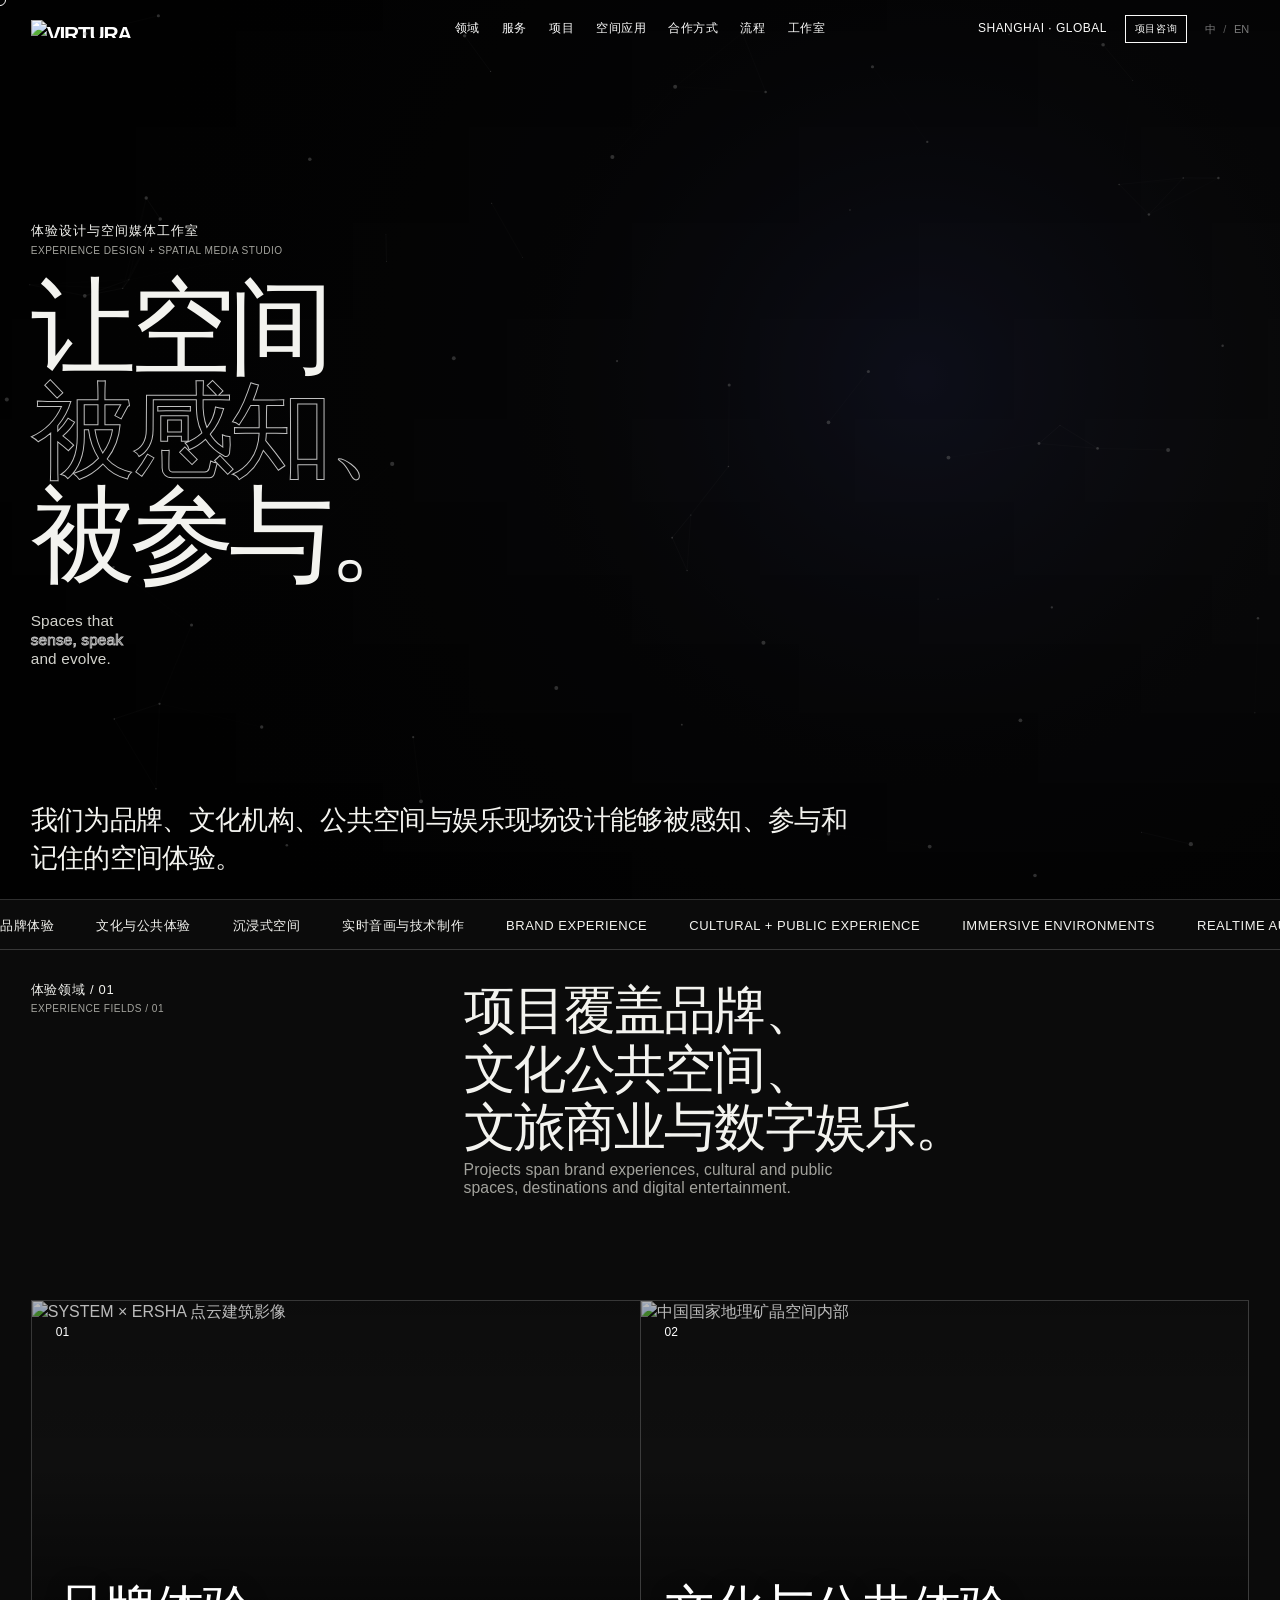
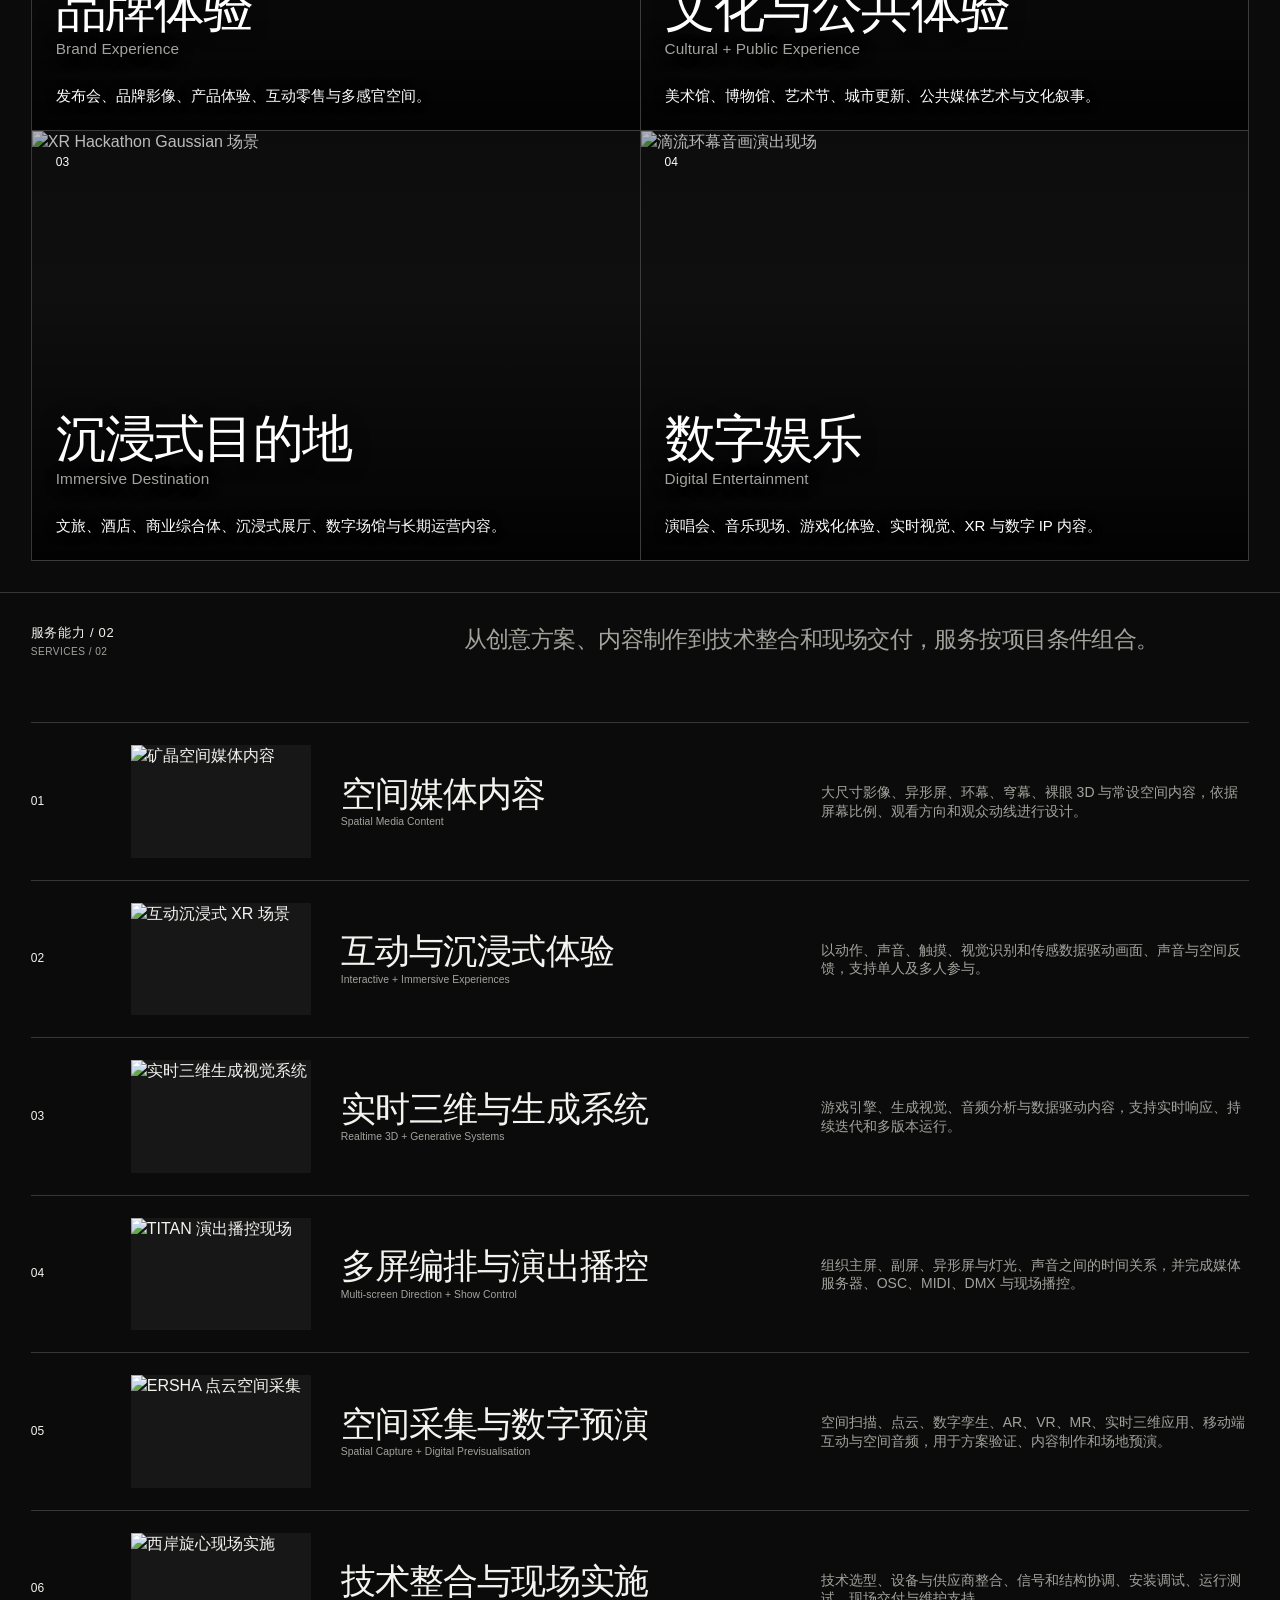
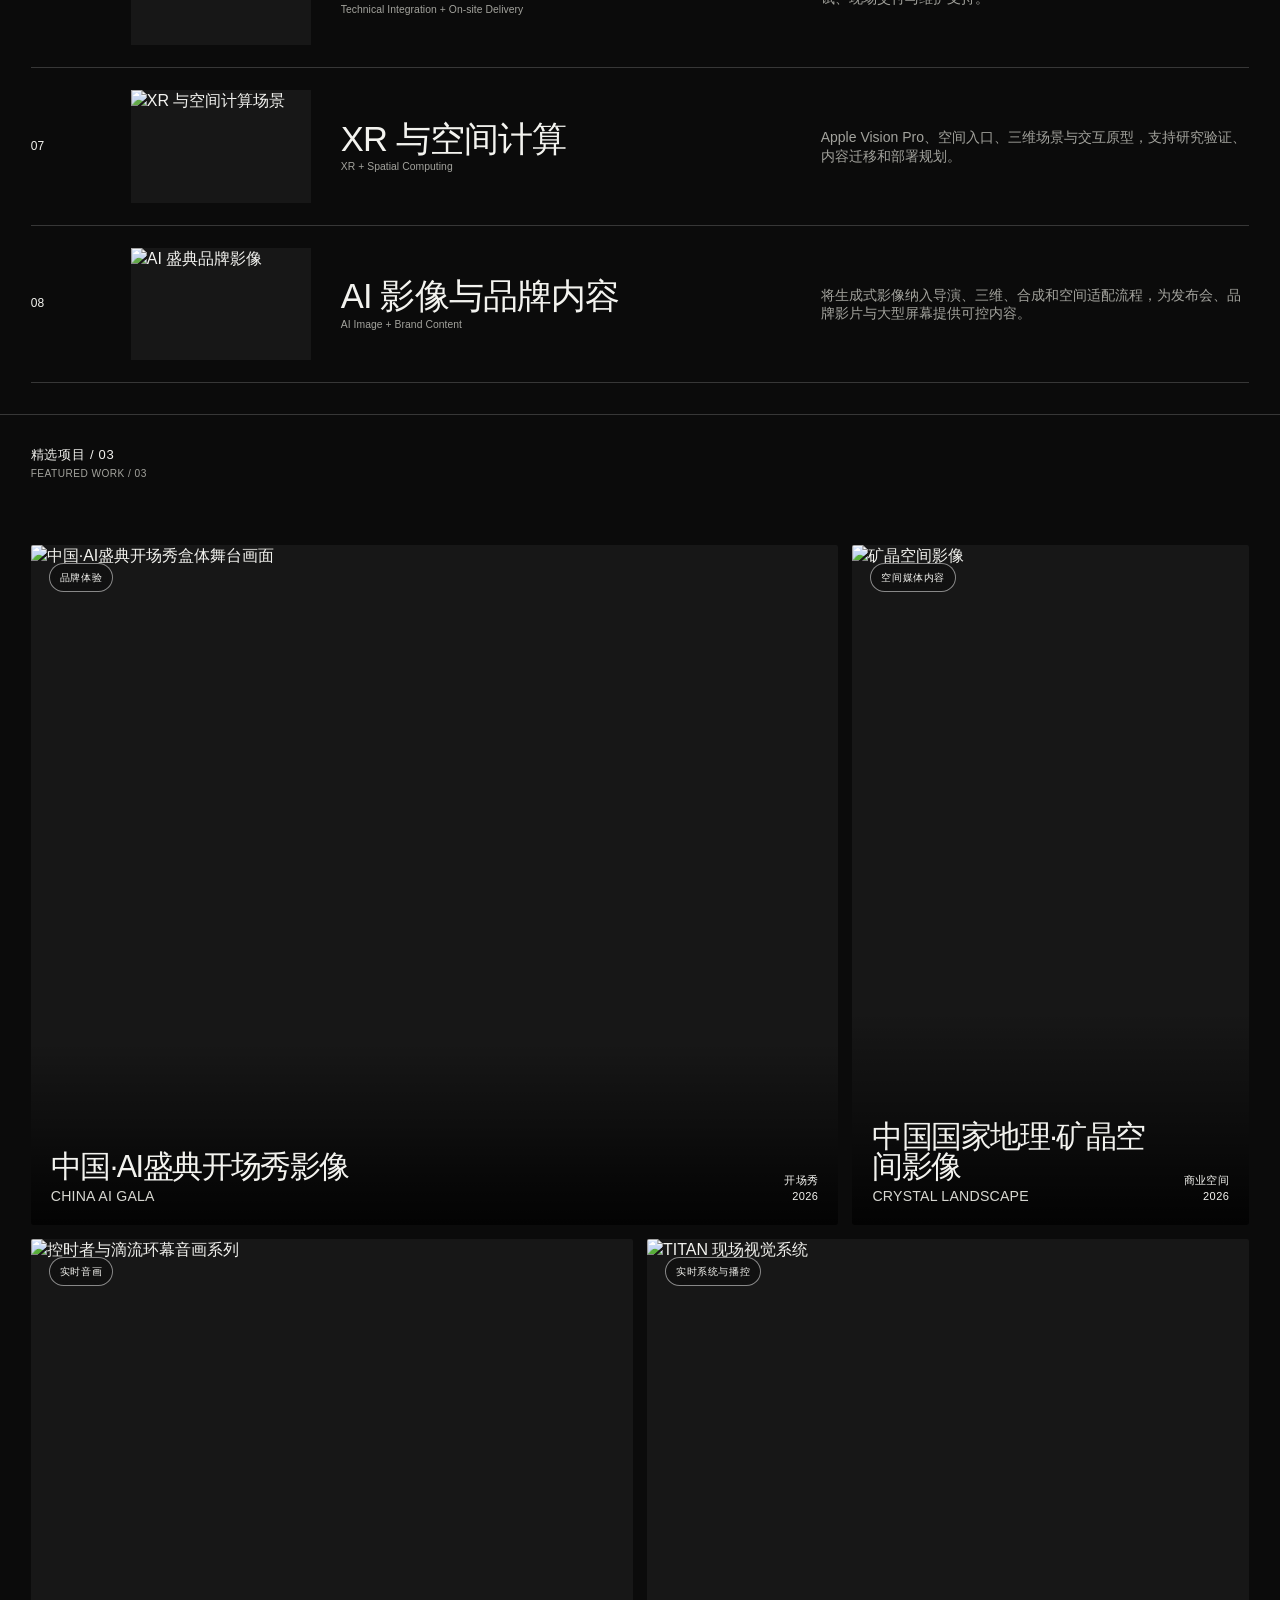
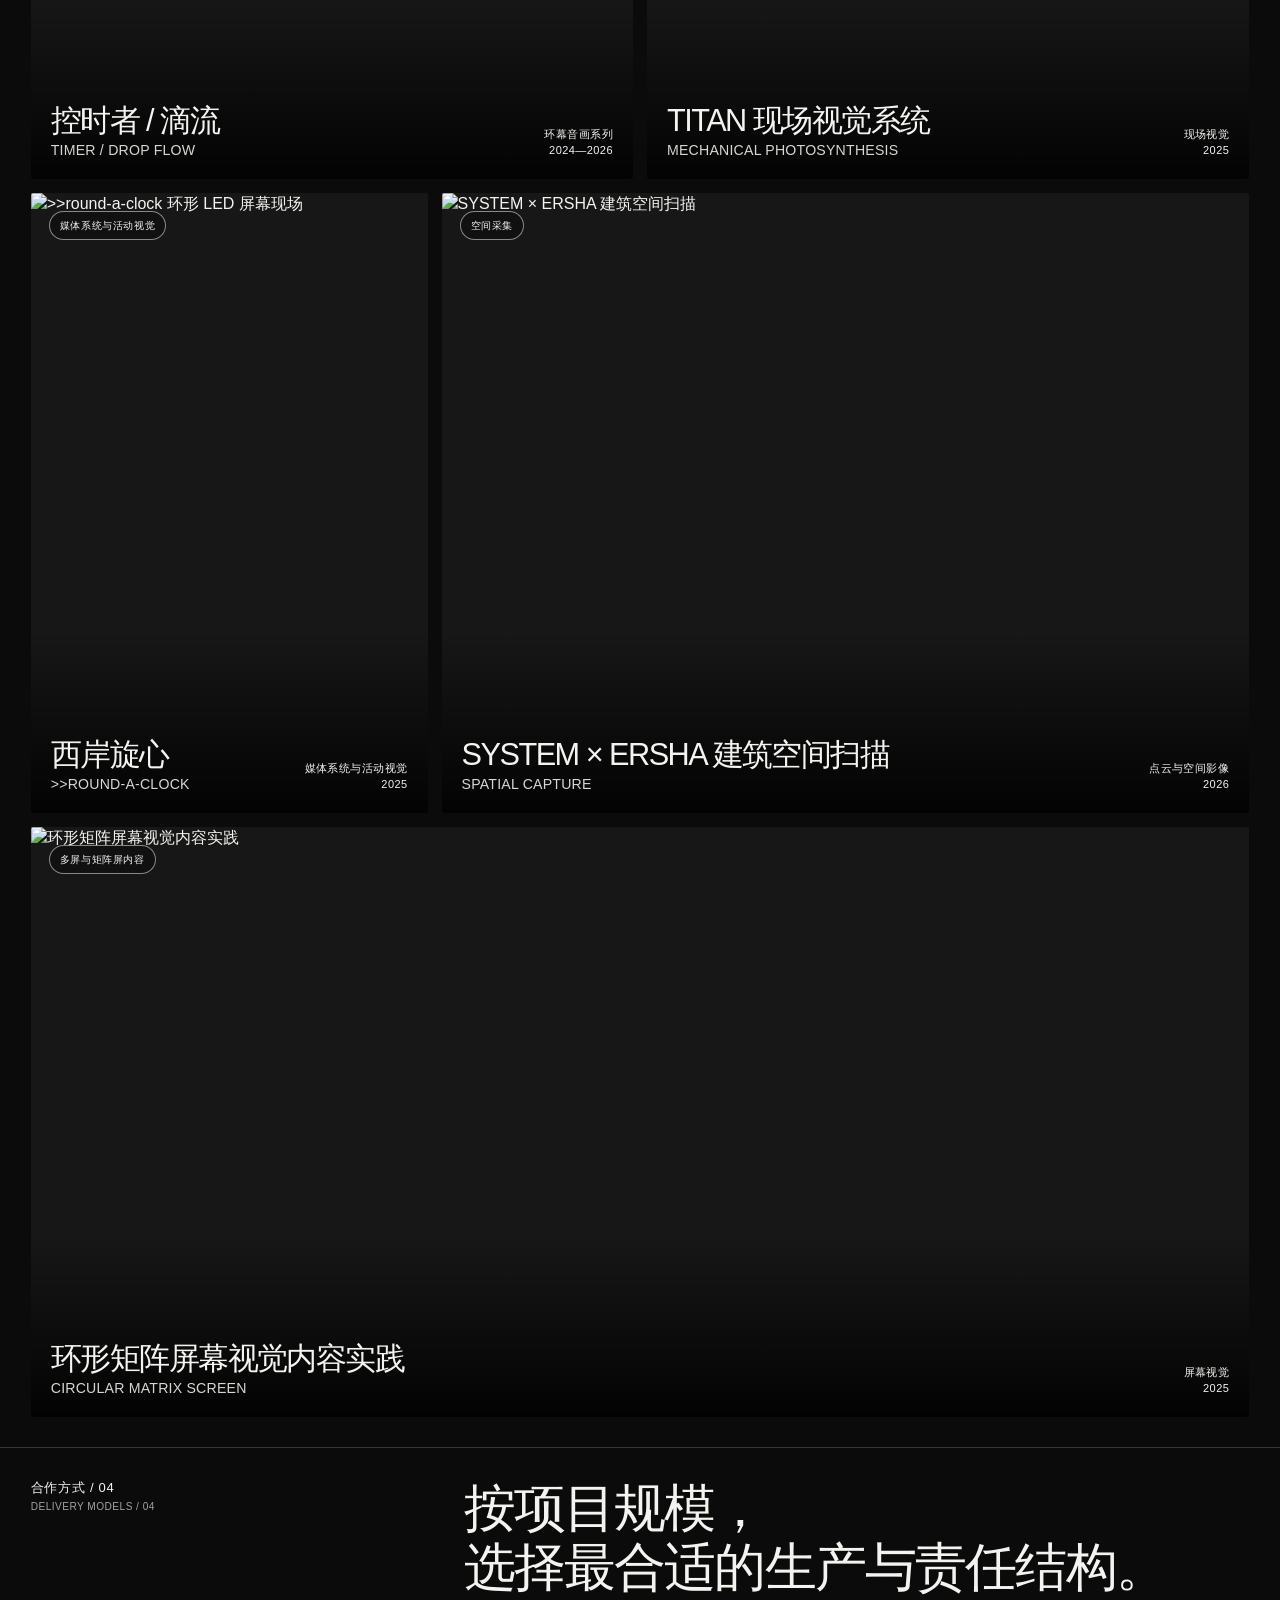
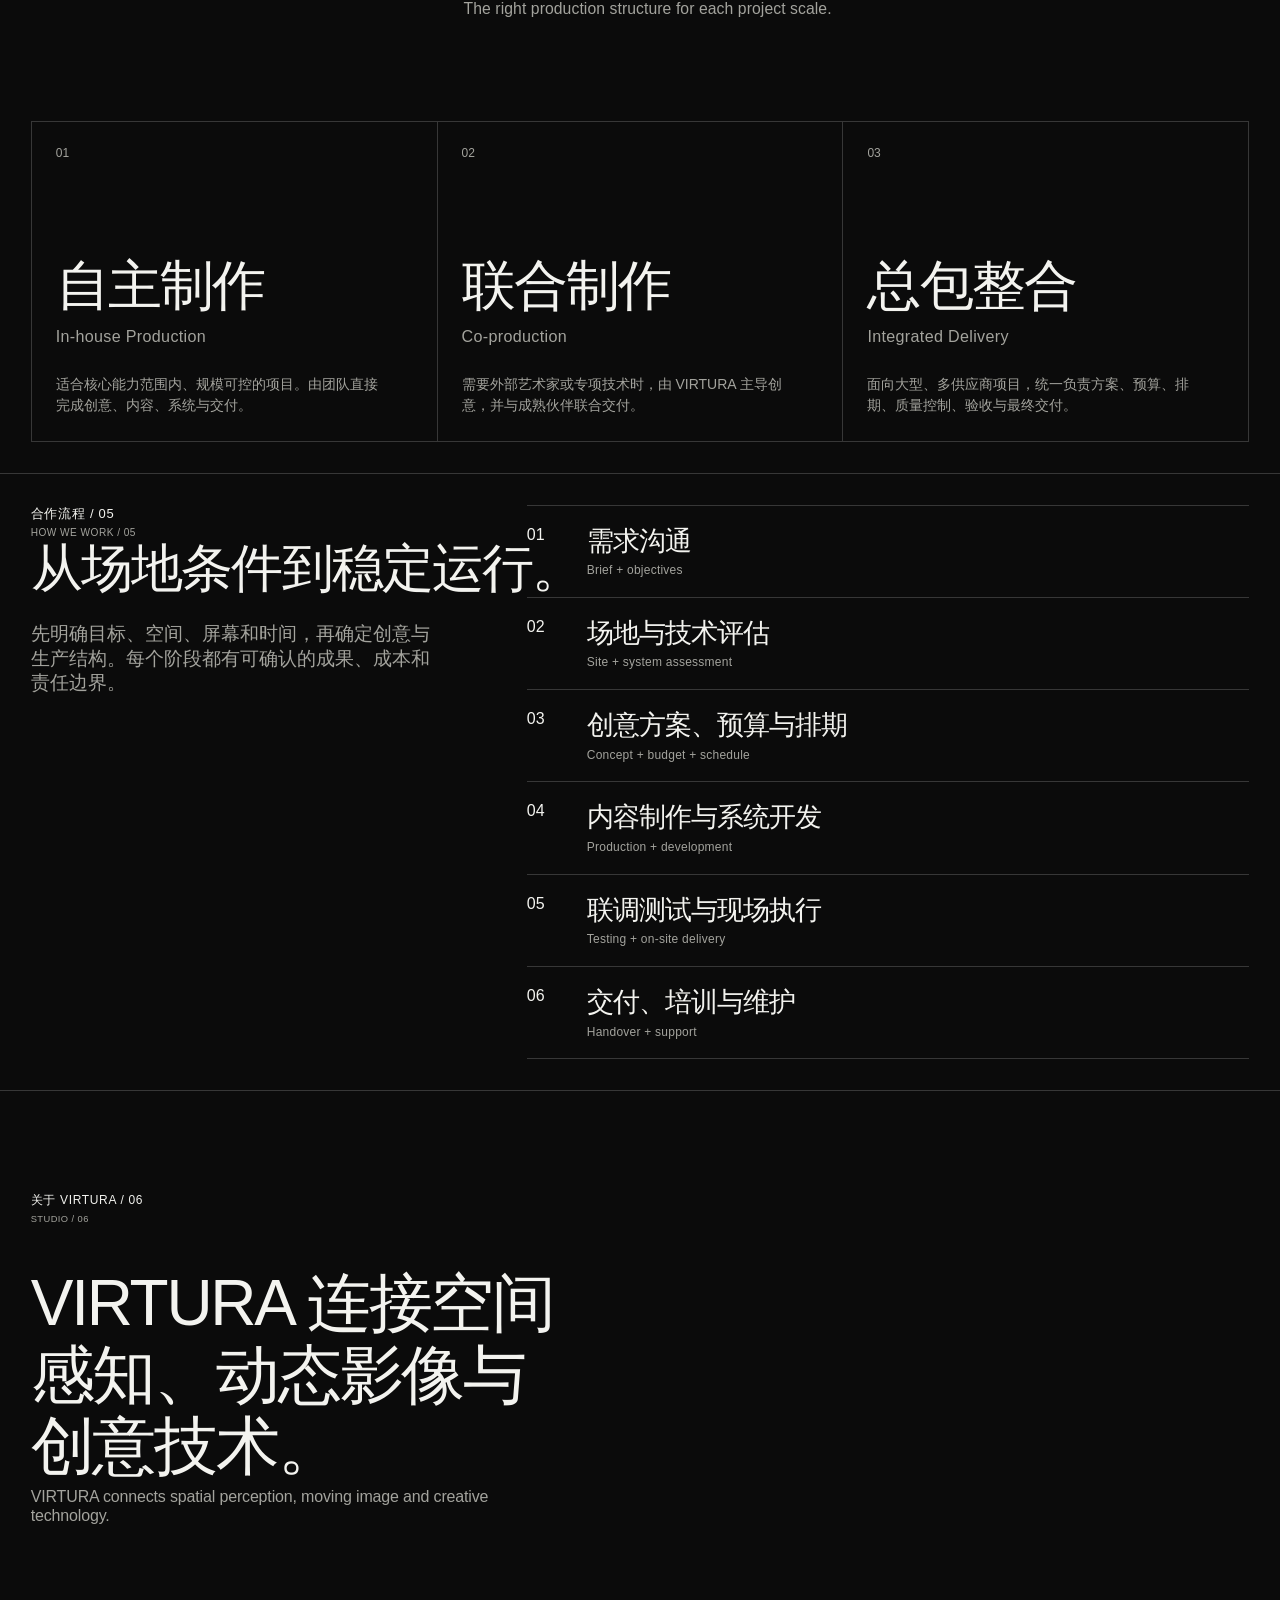
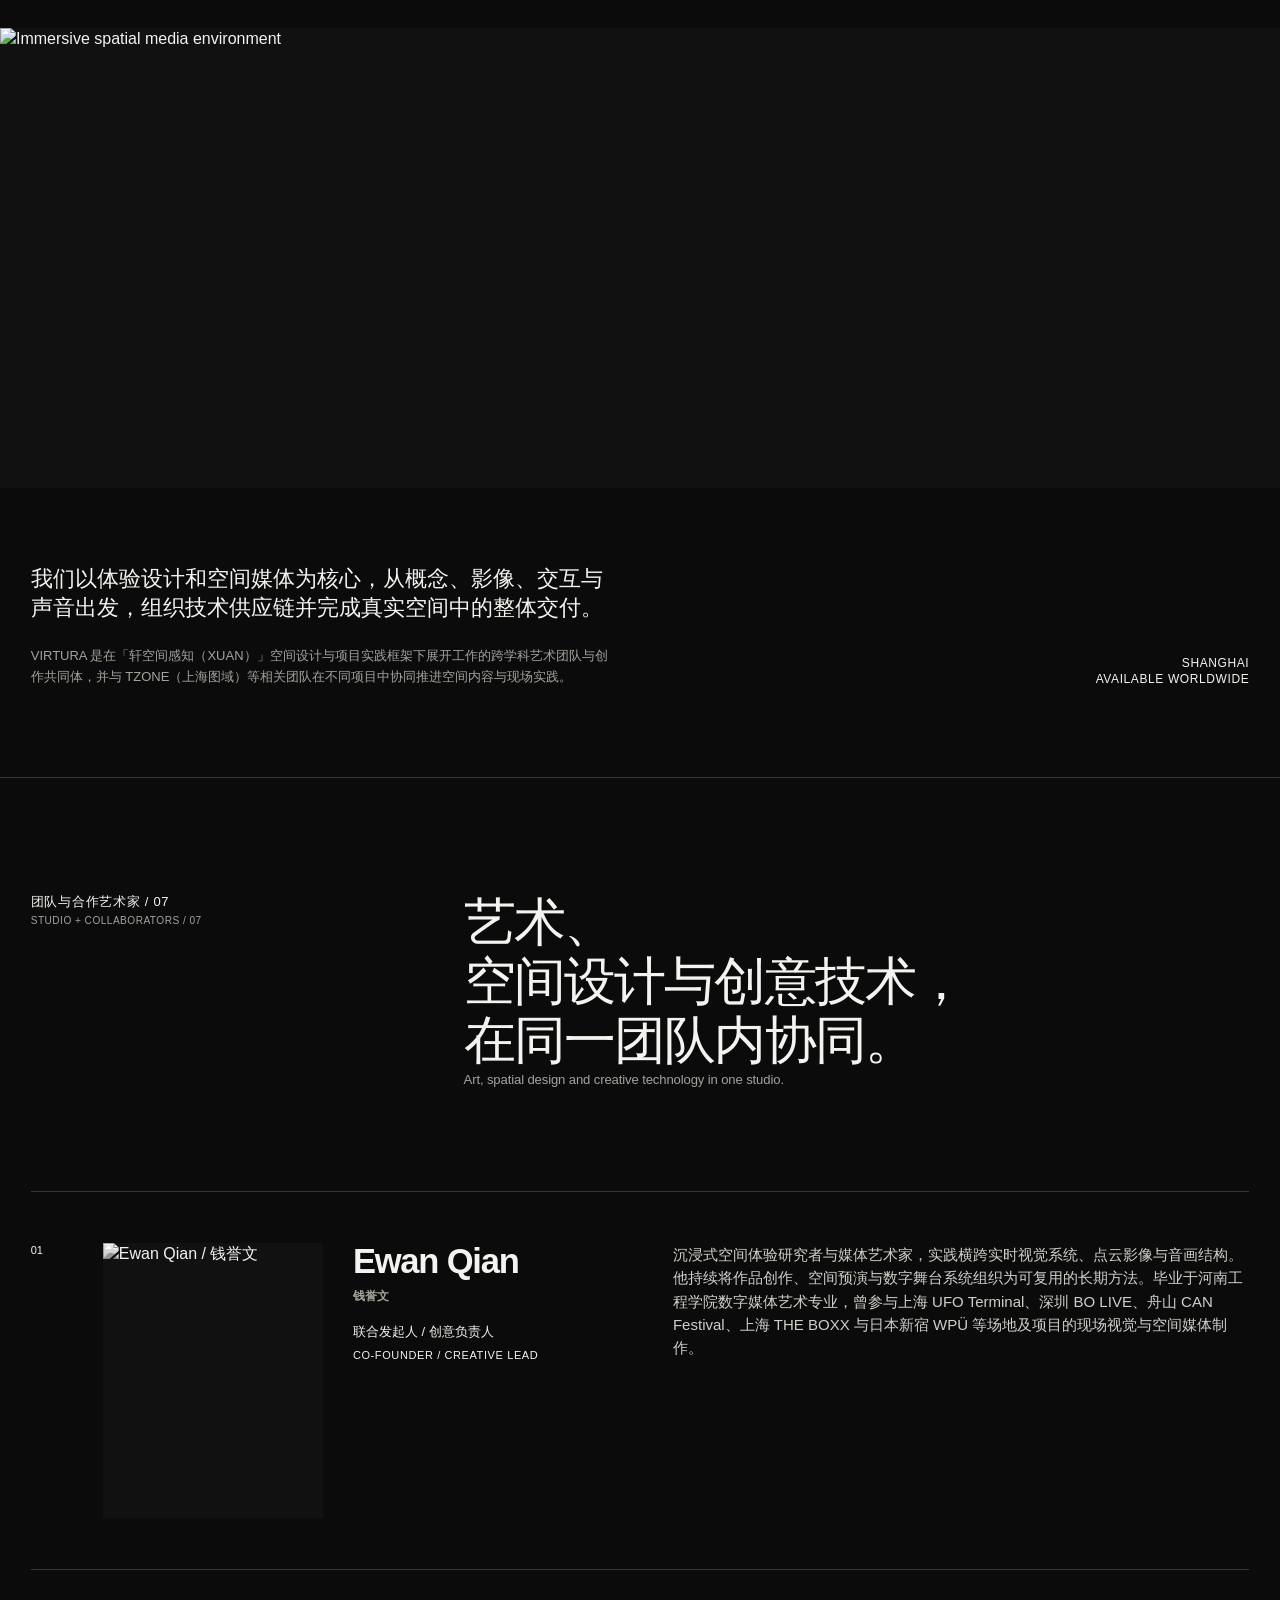
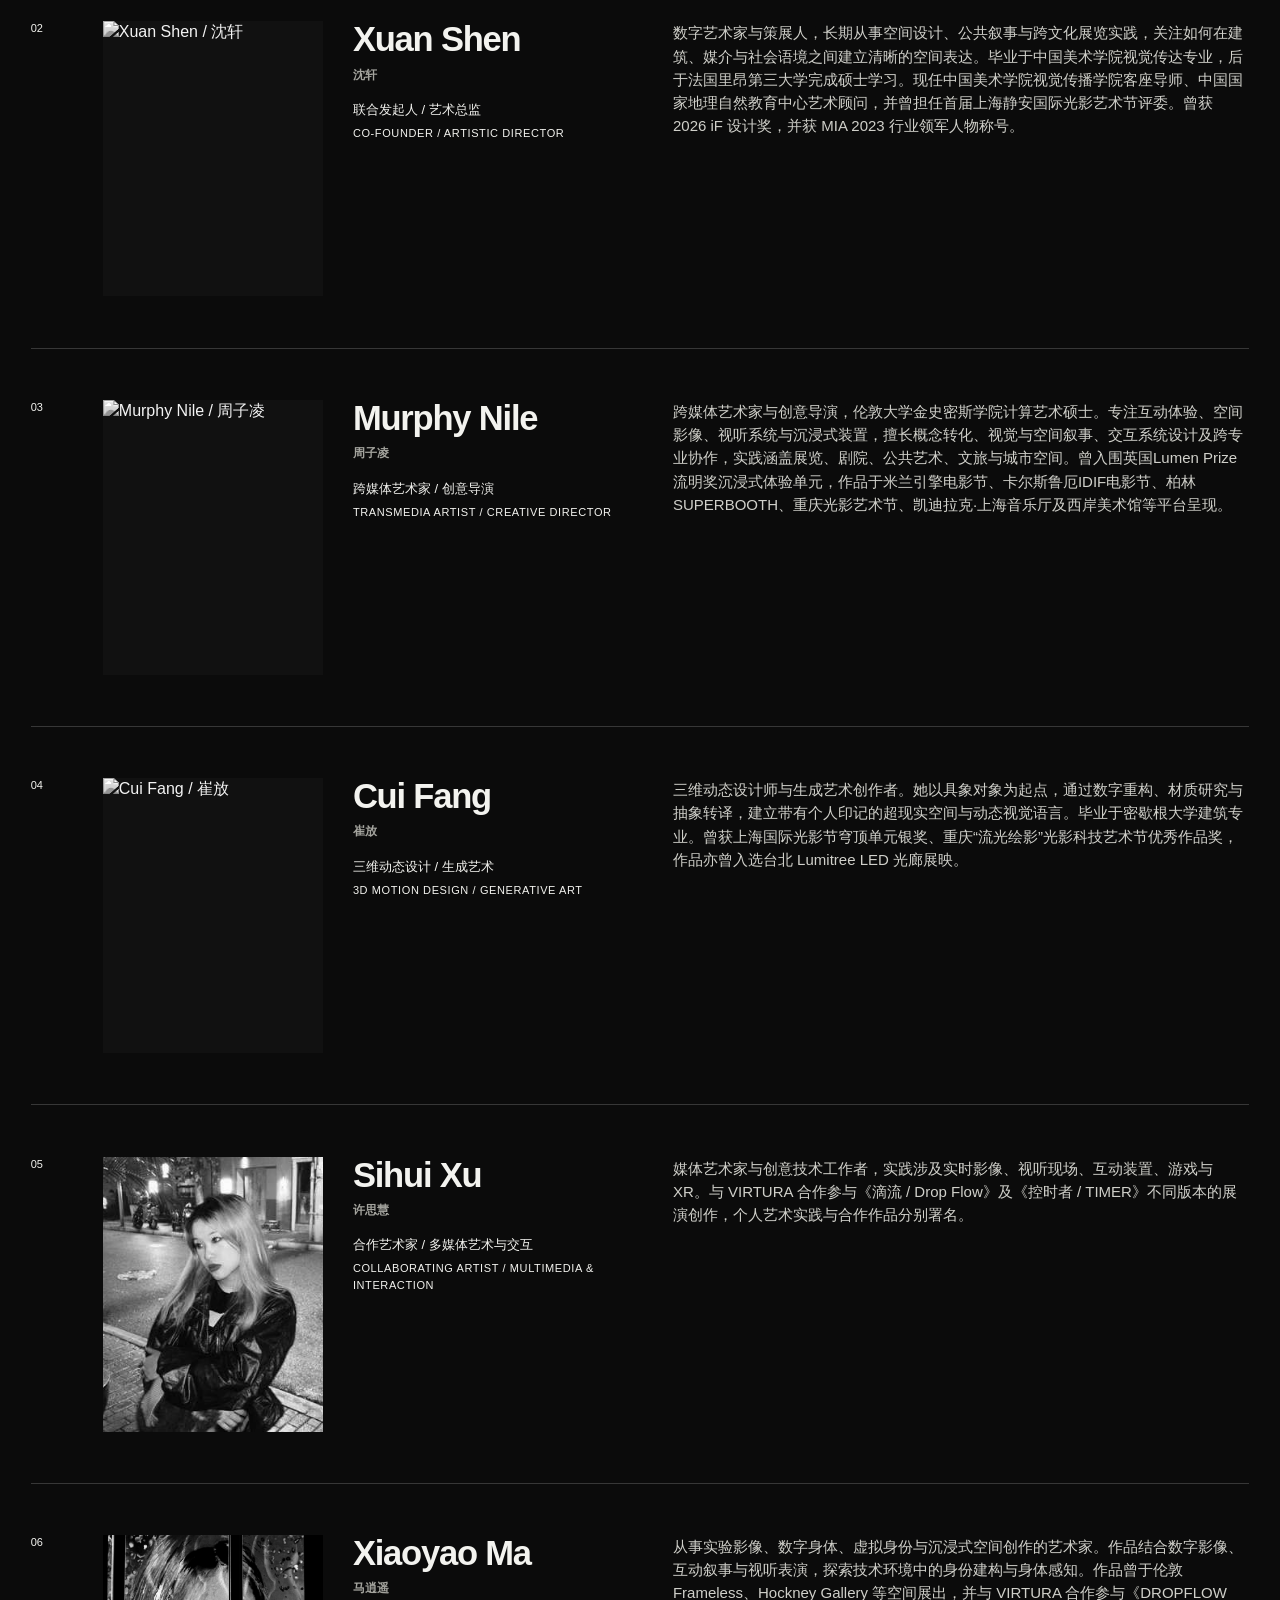
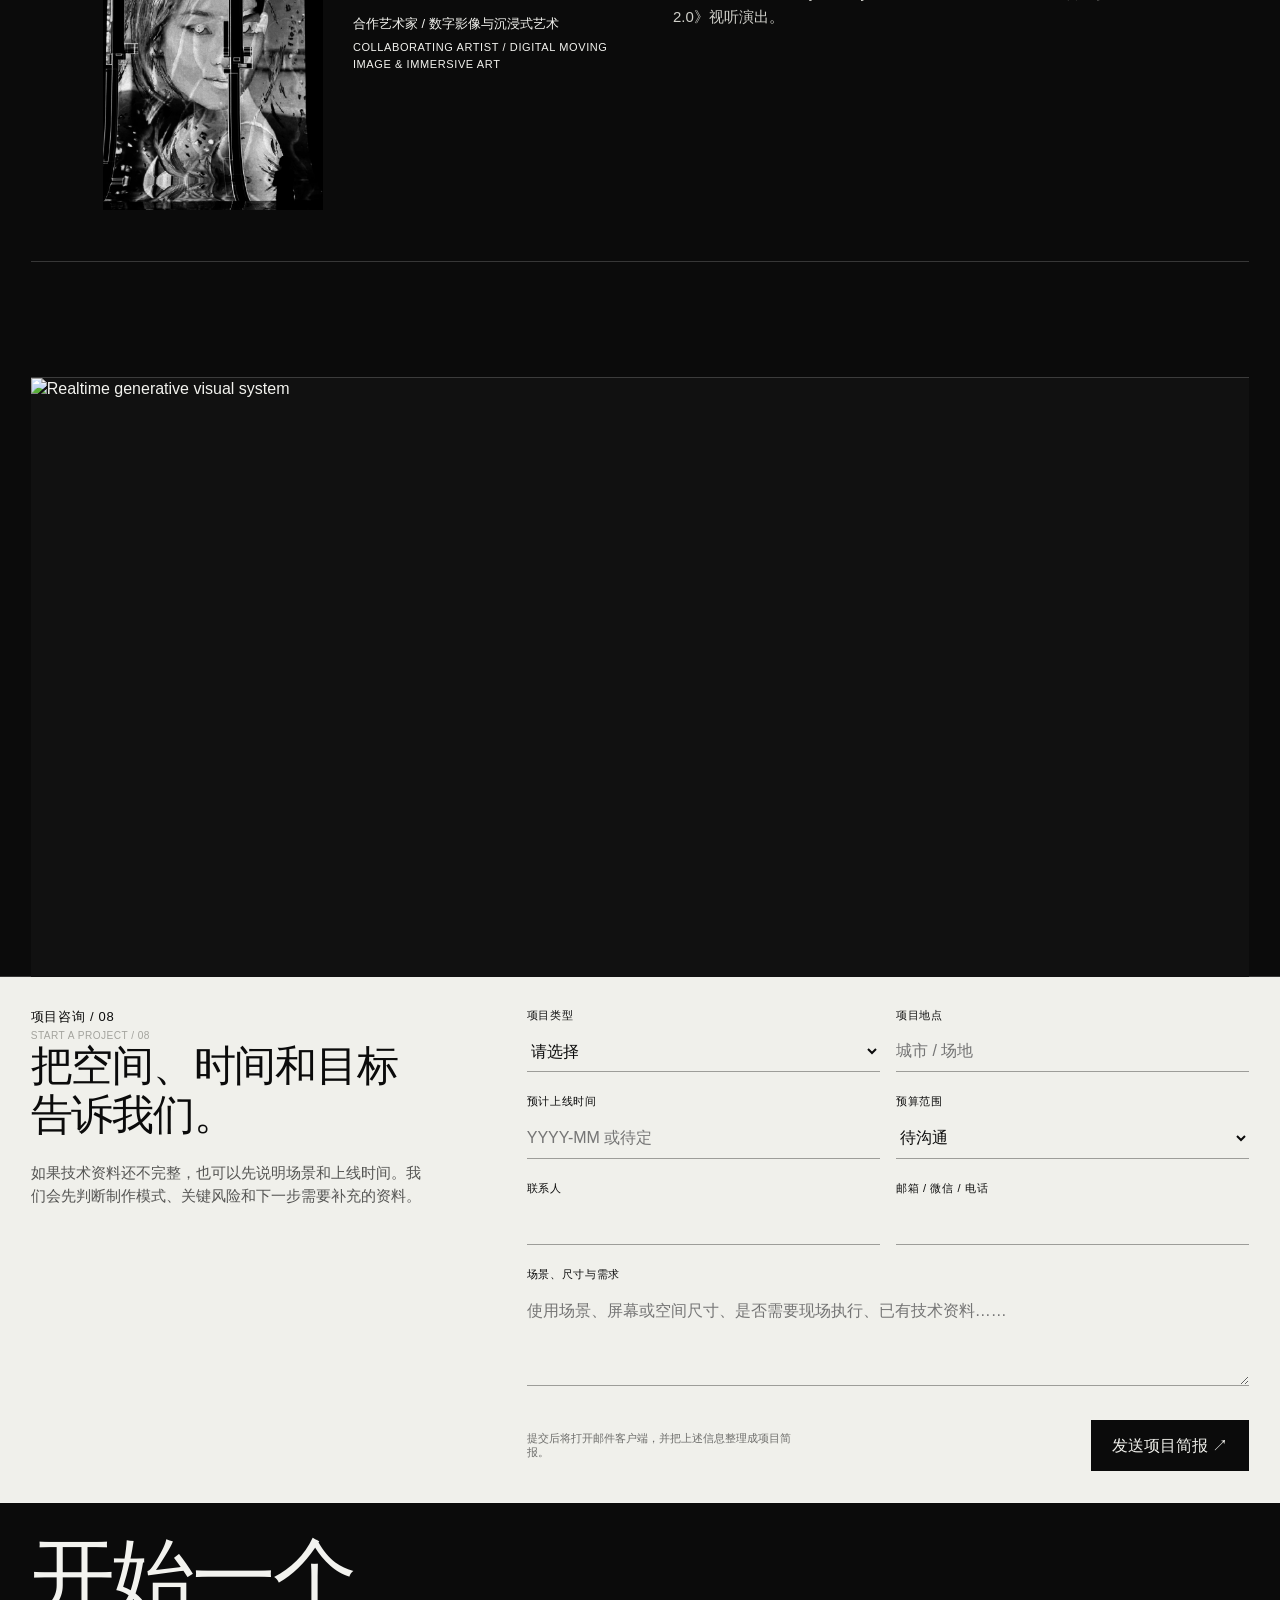
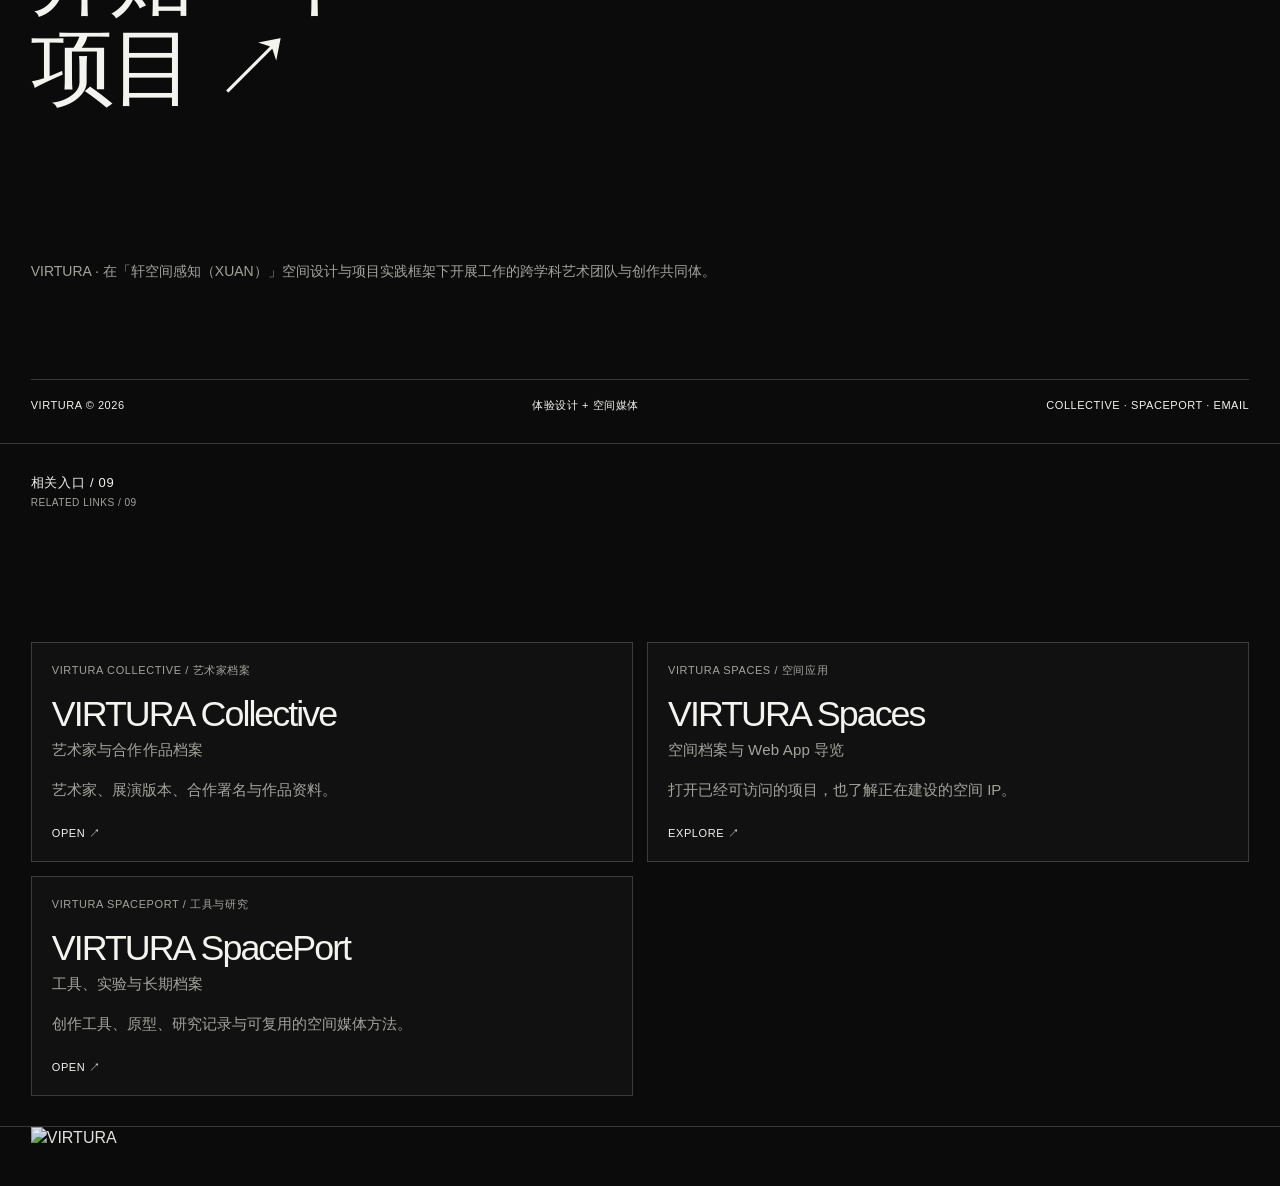
==== commit c3f9f218: "Show Xiaoyao Ma's supplied portrait on team page" ====
--- a/index.html
+++ b/index.html
@@ -248,7 +248,7 @@
 <article class="person"><div class="person-index">03</div><figure class="person-portrait"><a href="https://murphynile.com/" rel="noopener noreferrer" target="_blank" aria-label="访问 Murphy Nile 个人网站"><img alt="Murphy Nile / 周子凌" src="assets/embedded/media-04.jpg"/></a></figure><div class="person-identity"><h3 class="person-name"><a href="https://murphynile.com/" rel="noopener" target="_blank">Murphy Nile</a><span class="cn">周子凌</span></h3><div class="person-role"><span class="role-cn lang-zh">跨媒体艺术家 / 创意导演</span>Transmedia Artist / Creative Director</div></div><div class="person-copy"><p class="bio-cn lang-zh">跨媒体艺术家与创意导演，伦敦大学金史密斯学院计算艺术硕士。专注互动体验、空间影像、视听系统与沉浸式装置，擅长概念转化、视觉与空间叙事、交互系统设计及跨专业协作，实践涵盖展览、剧院、公共艺术、文旅与城市空间。曾入围英国Lumen Prize流明奖沉浸式体验单元，作品于米兰引擎电影节、卡尔斯鲁厄IDIF电影节、柏林SUPERBOOTH、重庆光影艺术节、凯迪拉克·上海音乐厅及西岸美术馆等平台呈现。</p><p class="bio-en lang-en">A transmedia artist and creative director with an MA in Computational Arts from Goldsmiths, University of London. Their practice focuses on interactive experiences, spatial moving image, audiovisual systems and immersive installation, with expertise in concept translation, visual and spatial storytelling, interaction-system design and cross-disciplinary collaboration across exhibitions, theatre, public art, cultural destinations and urban environments. They were a finalist for the 2025 Lumen Prize Experiential Award. Their work has been presented at Milan Machinima Festival, INDEPENDENT DAYS International Film Festival (IDIF) in Karlsruhe, SUPERBOOTH in Berlin, Flowing Light — 1st International Light Art Show Festival in Chongqing, Cadillac Shanghai Concert Hall and the West Bund Museum.</p></div></article>
 <article class="person"><div class="person-index">04</div><figure class="person-portrait"><img alt="Cui Fang / 崔放" src="assets/embedded/media-05.jpg"/></figure><div class="person-identity"><h3 class="person-name">Cui Fang<span class="cn">崔放</span></h3><div class="person-role"><span class="role-cn lang-zh">三维动态设计 / 生成艺术</span>3D Motion Design / Generative Art</div></div><div class="person-copy"><p class="bio-cn lang-zh">三维动态设计师与生成艺术创作者。她以具象对象为起点，通过数字重构、材质研究与抽象转译，建立带有个人印记的超现实空间与动态视觉语言。毕业于密歇根大学建筑专业。曾获上海国际光影节穹顶单元银奖、重庆“流光绘影”光影科技艺术节优秀作品奖，作品亦曾入选台北 Lumitree LED 光廊展映。</p><p class="bio-en lang-en">A 3D motion designer and generative artist whose work begins with recognisable objects and transforms them through digital reconstruction, material exploration and abstraction. She develops surreal spatial experiences and moving-image languages with a distinct personal signature. She studied Architecture at the University of Michigan. Her work received the Silver Award in the Dome category of the Shanghai International Light Art Festival and an Outstanding Work Award at the Flowing Light art festival in Chongqing, and has also been shown at Taipei’s Lumitree LED Corridor.</p></div></article>
 <article class="person" id="sihui-xu"><div class="person-index">05</div><figure class="person-portrait"><a href="https://xusihui.com/" target="_blank" rel="noopener noreferrer" aria-label="访问许思慧个人网站"><img alt="Sihui Xu / 许思慧" src="assets/people/sihui-xu-square.jpg" loading="lazy" decoding="async"/></a></figure><div class="person-identity"><h3 class="person-name"><a href="https://xusihui.com/" rel="noopener noreferrer" target="_blank">Sihui Xu<span class="cn">许思慧</span></a></h3><div class="person-role"><span class="role-cn lang-zh">合作艺术家 / 多媒体艺术与交互</span>Collaborating Artist / Multimedia &amp; Interaction</div></div><div class="person-copy"><p class="bio-cn lang-zh">媒体艺术家与创意技术工作者，实践涉及实时影像、视听现场、互动装置、游戏与 XR。与 VIRTURA 合作参与《滴流 / Drop Flow》及《控时者 / TIMER》不同版本的展演创作，个人艺术实践与合作作品分别署名。</p><p class="bio-en lang-en">A multimedia artist and creative technologist working across realtime moving image, audiovisual performance, interactive installations, games and XR. Her collaborative work with VIRTURA includes presentations of Drop Flow and TIMER, while individual works remain separately credited.</p></div></article>
-<article class="person" id="xiaoyao-ma"><div class="person-index">06</div><figure class="person-portrait"><a href="https://xiaoyaoma.com/" target="_blank" rel="noopener noreferrer" aria-label="访问马逍遥个人网站"><div class="person-portrait-placeholder" aria-hidden="true" style="width:100%;height:100%;display:grid;place-items:center;background:#191919;color:#a3a39d;font-size:12px;letter-spacing:.08em">XIAOYAOMA</div></a></figure><div class="person-identity"><h3 class="person-name"><a href="https://xiaoyaoma.com/" rel="noopener noreferrer" target="_blank">Xiaoyao Ma<span class="cn">马逍遥</span></a></h3><div class="person-role"><span class="role-cn lang-zh">合作艺术家 / 数字影像与沉浸式艺术</span>Collaborating Artist / Digital Moving Image &amp; Immersive Art</div></div><div class="person-copy"><p class="bio-cn lang-zh">从事实验影像、数字身体、虚拟身份与沉浸式空间创作的艺术家。作品结合数字影像、互动叙事与视听表演，探索技术环境中的身份建构与身体感知。作品曾于伦敦 Frameless、Hockney Gallery 等空间展出，并与 VIRTURA 合作参与《DROPFLOW 2.0》视听演出。</p><p class="bio-en lang-en">An artist working across experimental moving image, digital bodies, virtual identity and immersive environments. Her practice explores identity and embodiment through digital imagery, interactive narratives and audiovisual performance. Her work has been presented at Frameless and the Hockney Gallery in London. She collaborated with VIRTURA on the DROPFLOW 2.0 audiovisual performance.</p></div></article>
+<article class="person" id="xiaoyao-ma"><div class="person-index">06</div><figure class="person-portrait"><a href="https://xiaoyaoma.com/" target="_blank" rel="noopener noreferrer" aria-label="访问马逍遥个人网站"><img alt="Xiaoyao Ma / 马逍遥" src="assets/people/xiaoyao-ma.jpg" loading="lazy" decoding="async"/></a></figure><div class="person-identity"><h3 class="person-name"><a href="https://xiaoyaoma.com/" rel="noopener noreferrer" target="_blank">Xiaoyao Ma<span class="cn">马逍遥</span></a></h3><div class="person-role"><span class="role-cn lang-zh">合作艺术家 / 数字影像与沉浸式艺术</span>Collaborating Artist / Digital Moving Image &amp; Immersive Art</div></div><div class="person-copy"><p class="bio-cn lang-zh">从事实验影像、数字身体、虚拟身份与沉浸式空间创作的艺术家。作品结合数字影像、互动叙事与视听表演，探索技术环境中的身份建构与身体感知。作品曾于伦敦 Frameless、Hockney Gallery 等空间展出，并与 VIRTURA 合作参与《DROPFLOW 2.0》视听演出。</p><p class="bio-en lang-en">An artist working across experimental moving image, digital bodies, virtual identity and immersive environments. Her practice explores identity and embodiment through digital imagery, interactive narratives and audiovisual performance. Her work has been presented at Frameless and the Hockney Gallery in London. She collaborated with VIRTURA on the DROPFLOW 2.0 audiovisual performance.</p></div></article>
 </div>
 <figure class="people-end-media"><img alt="Realtime generative visual system" src="assets/embedded/media-06.jpg"/></figure>
 </section>
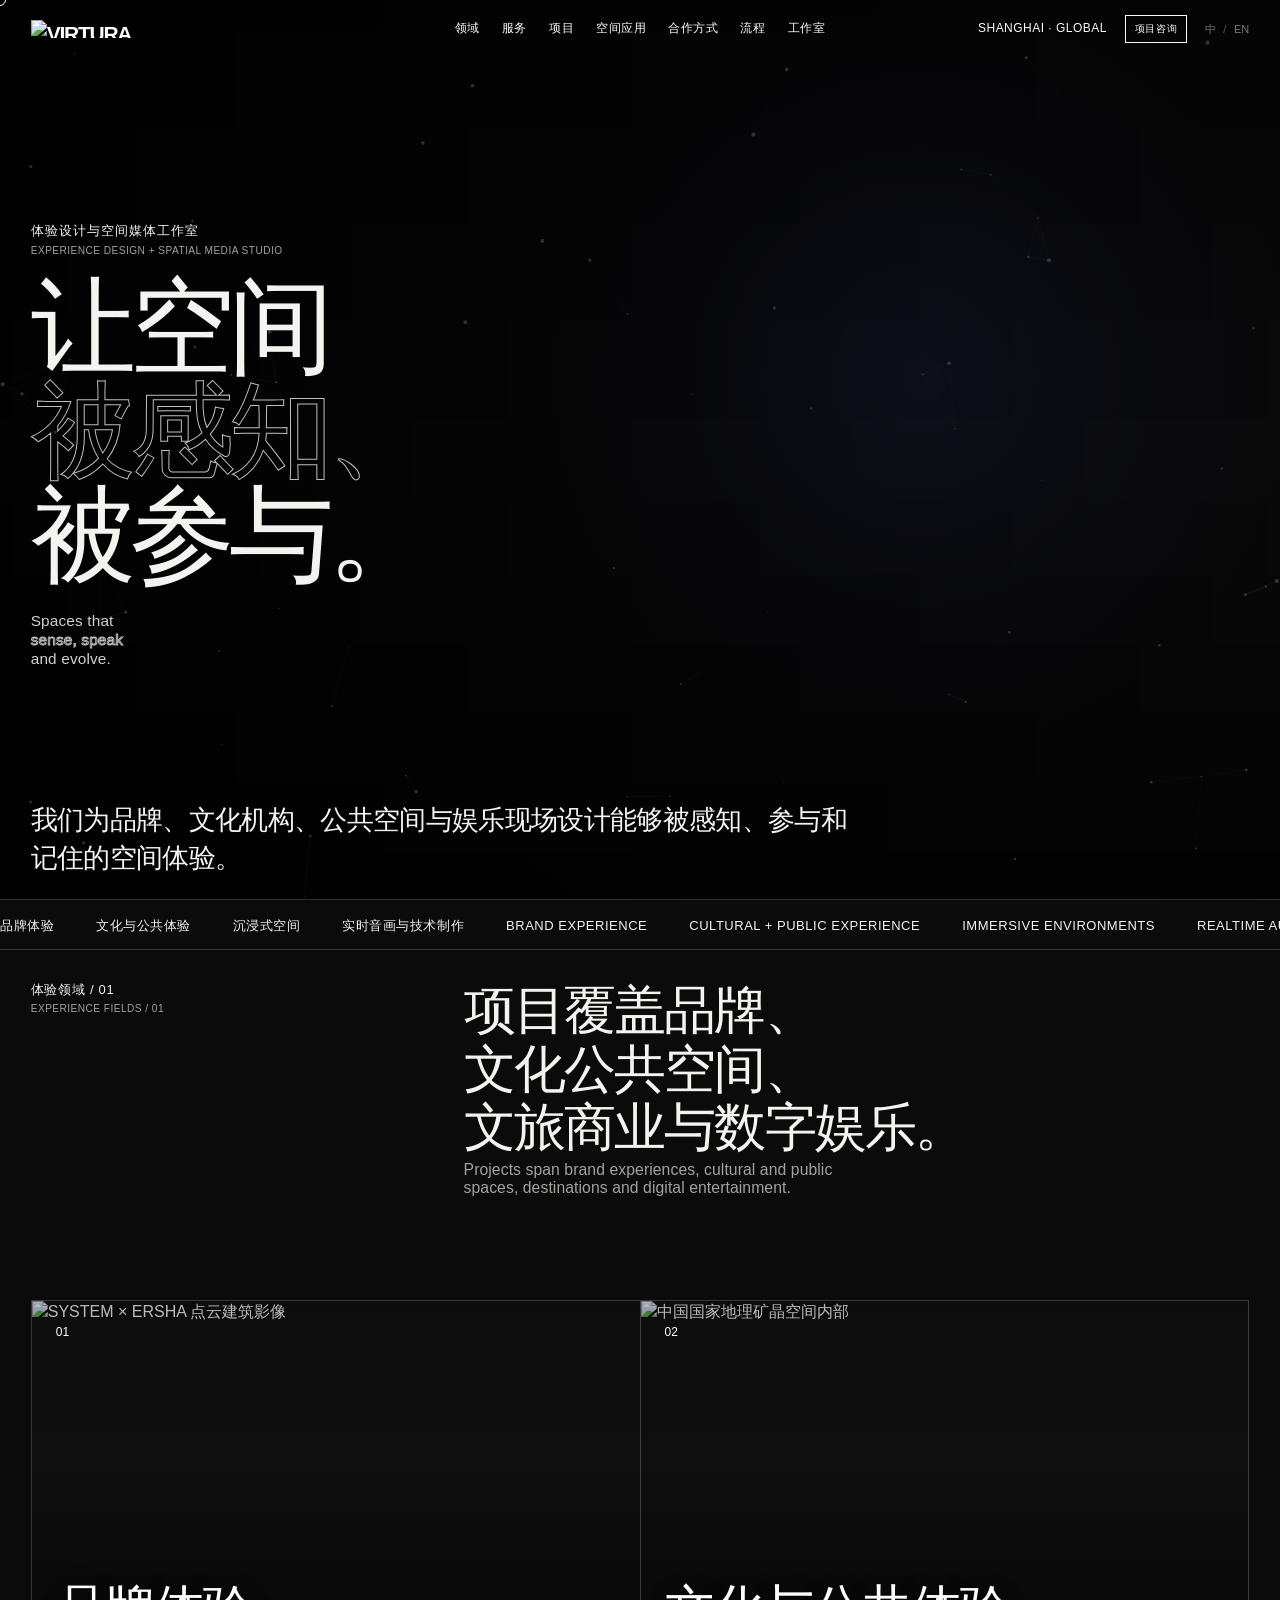
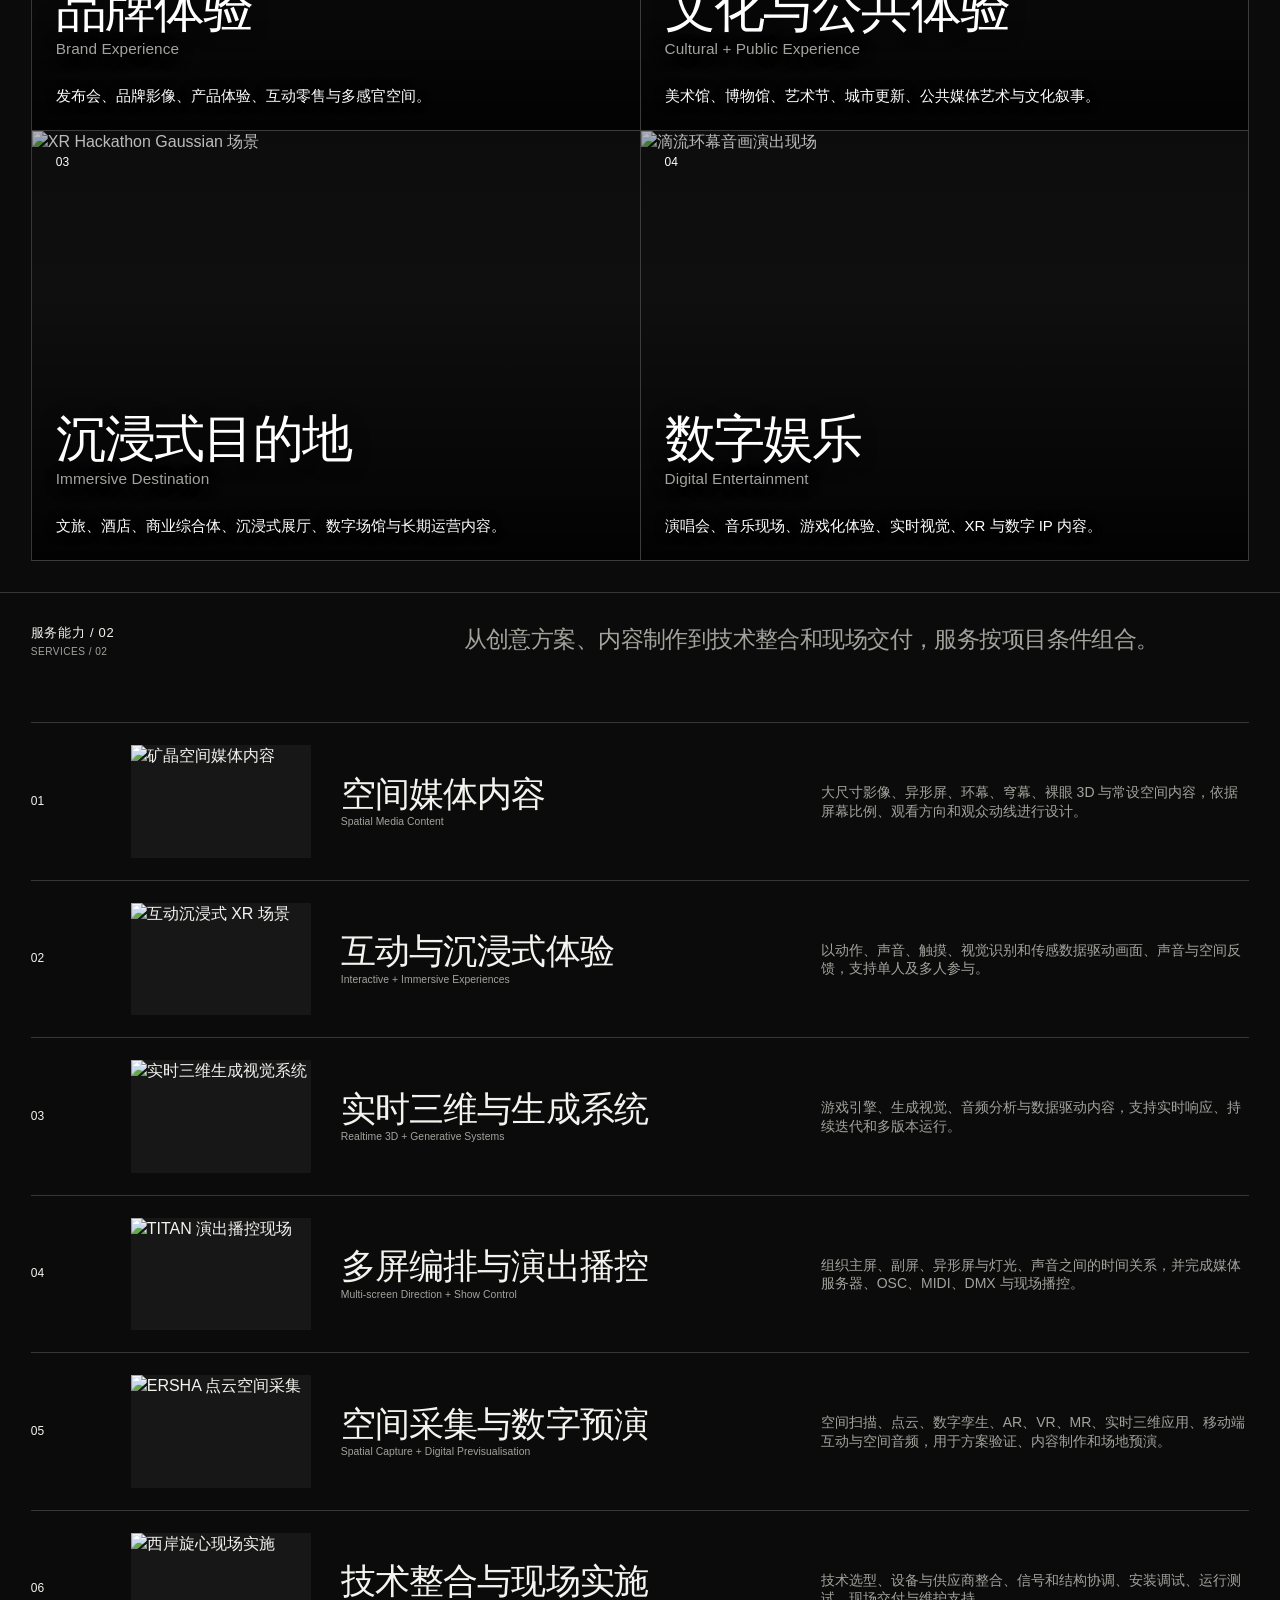
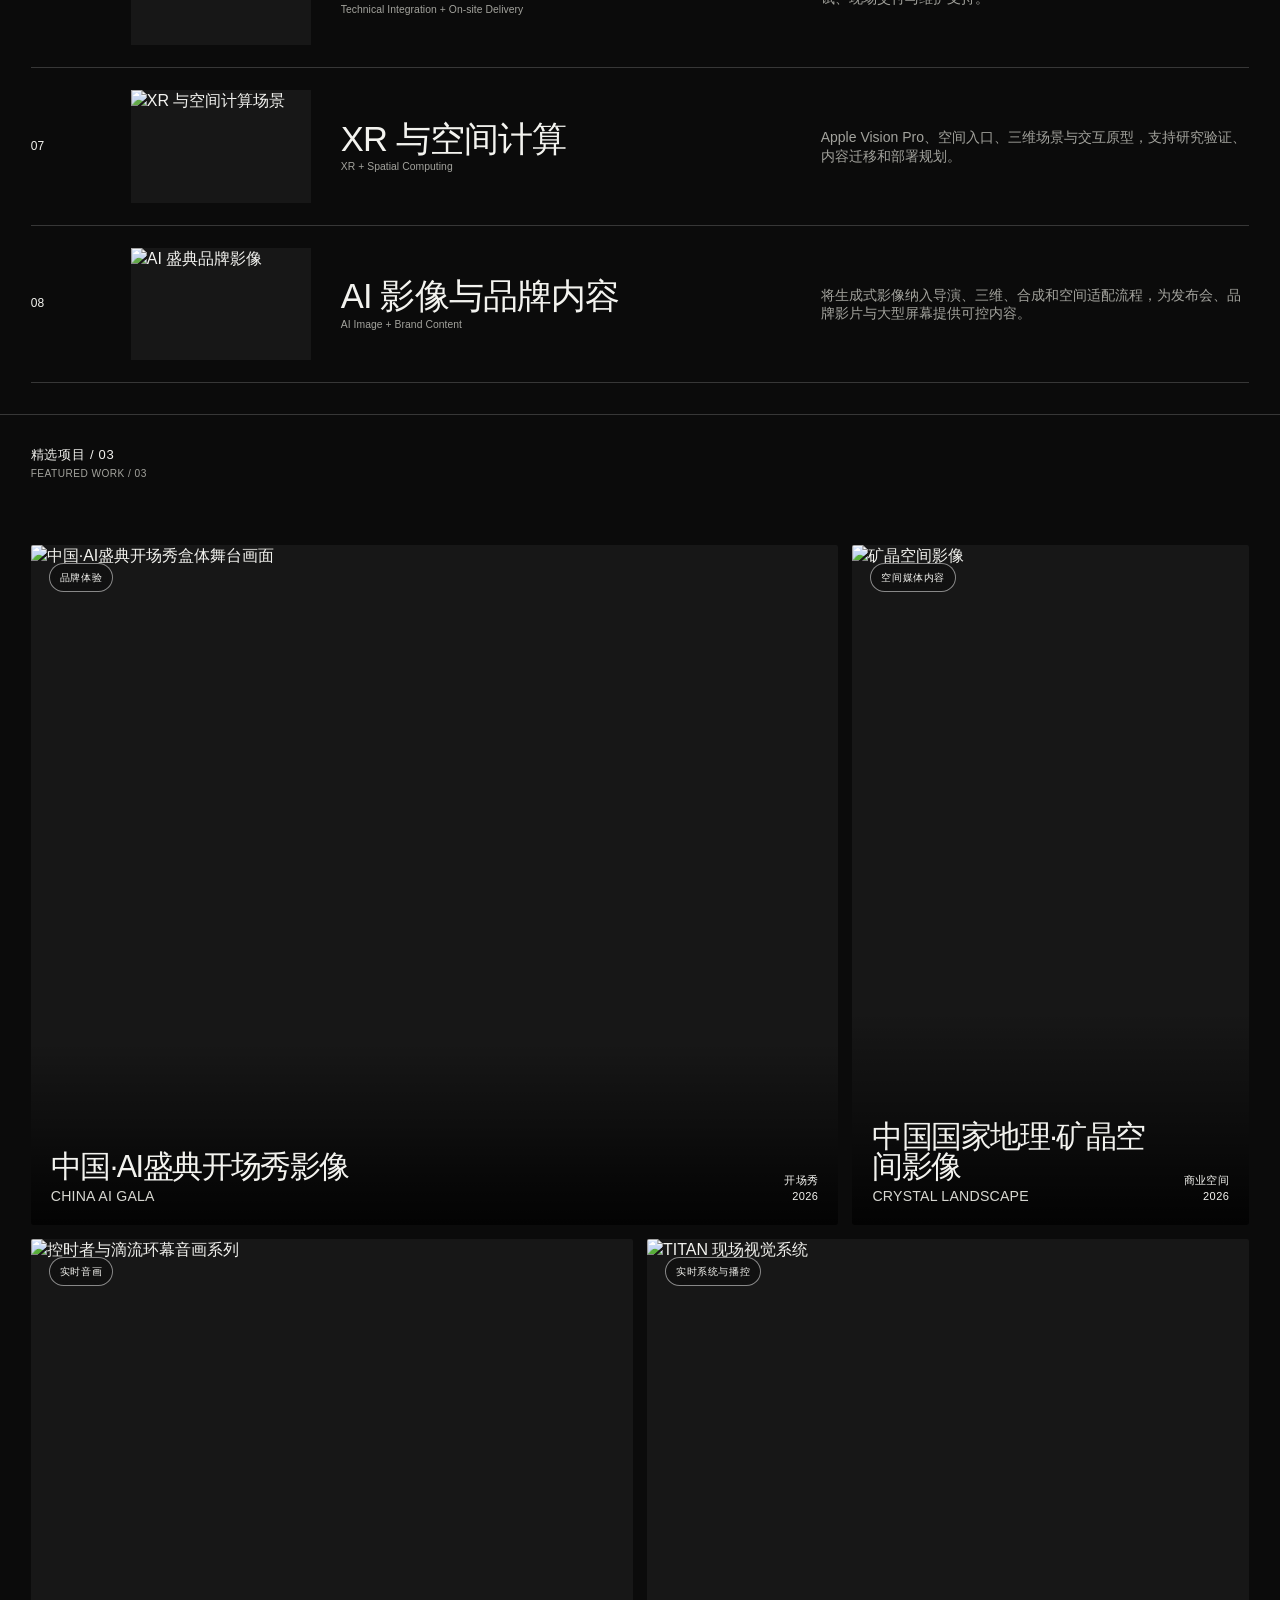
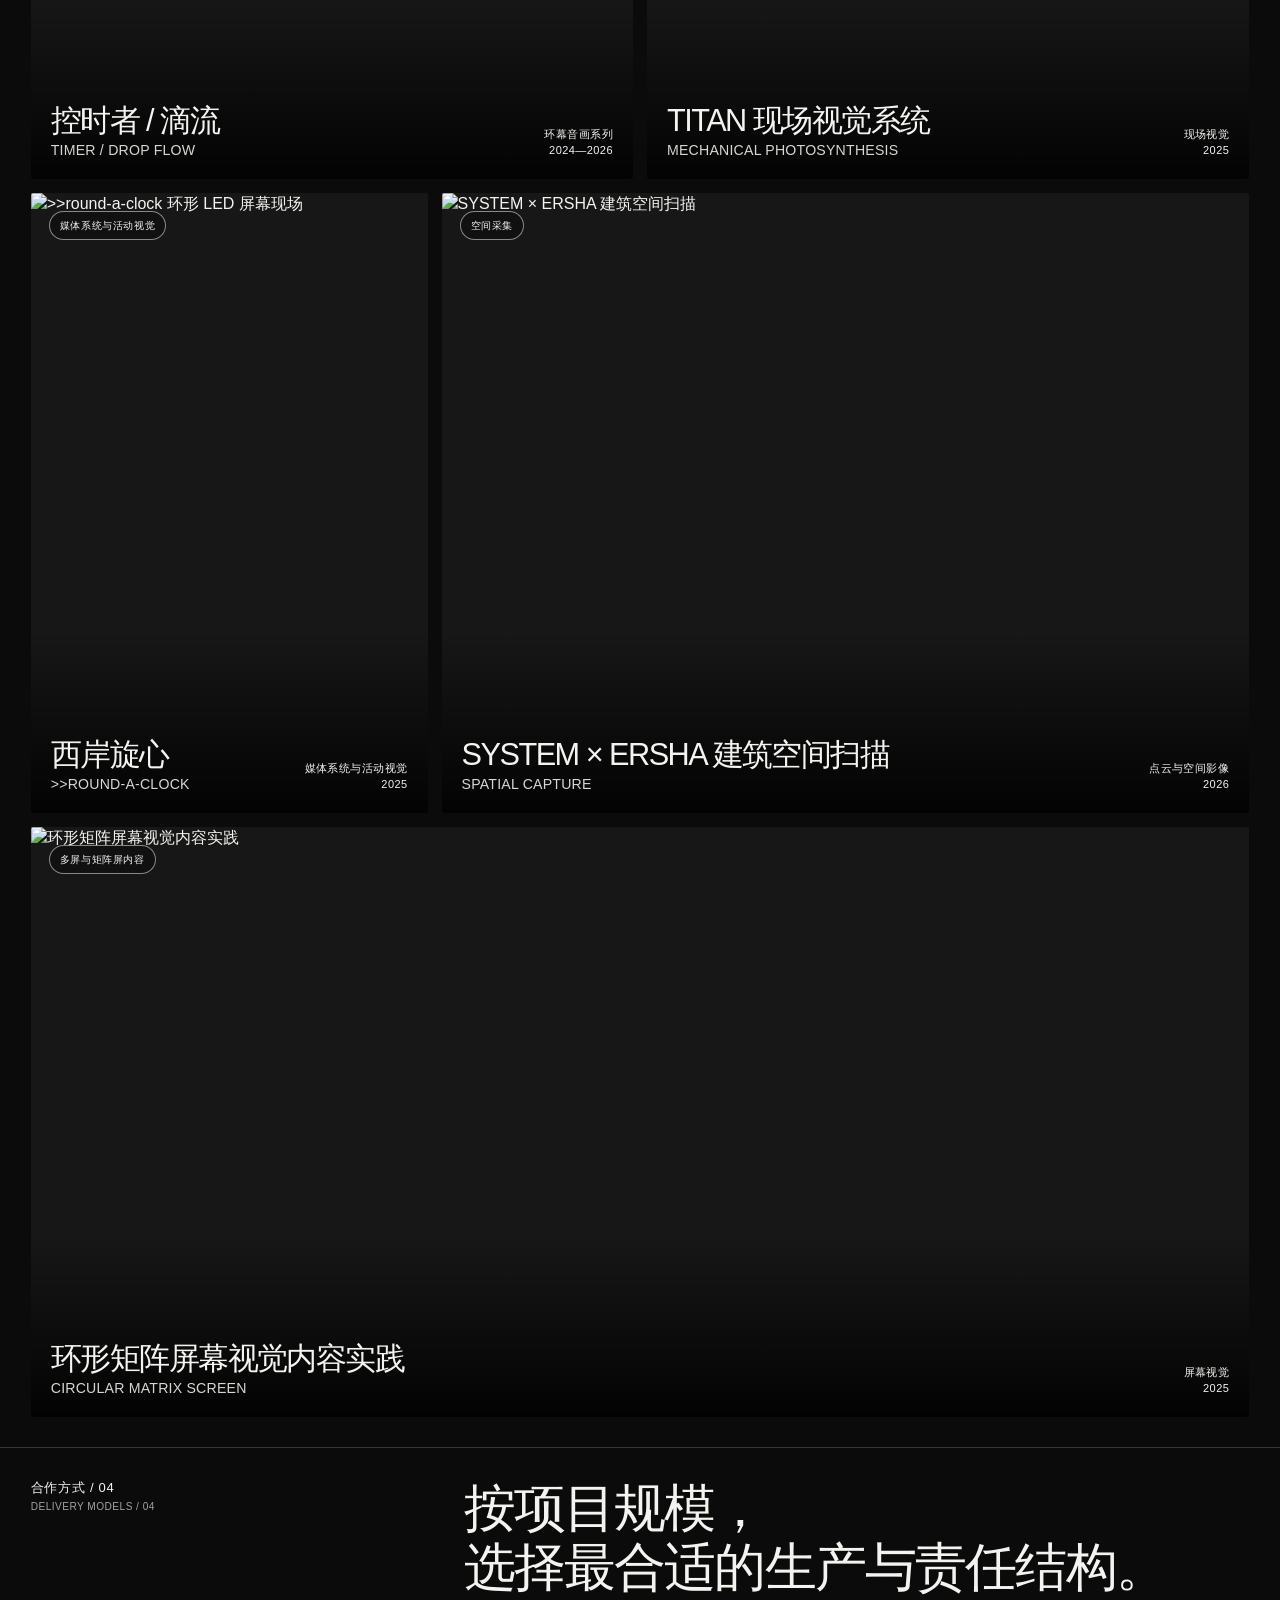
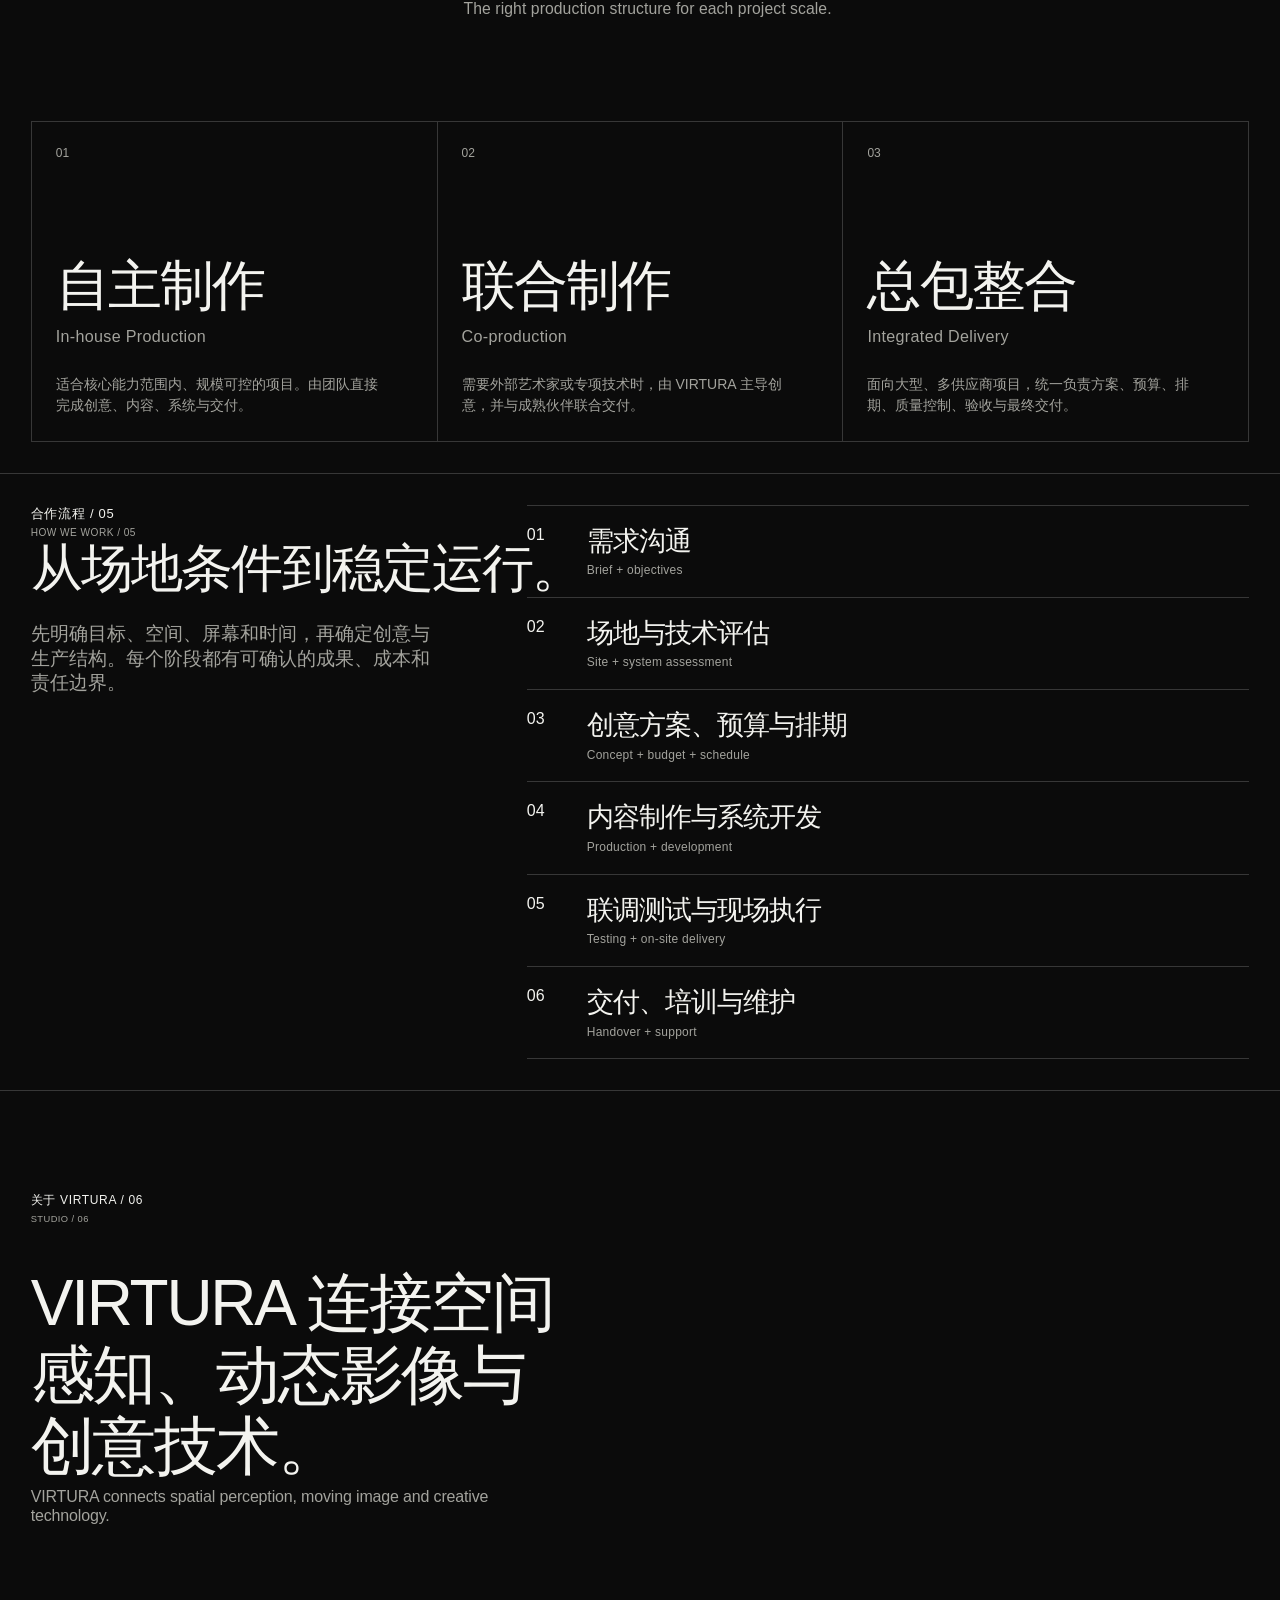
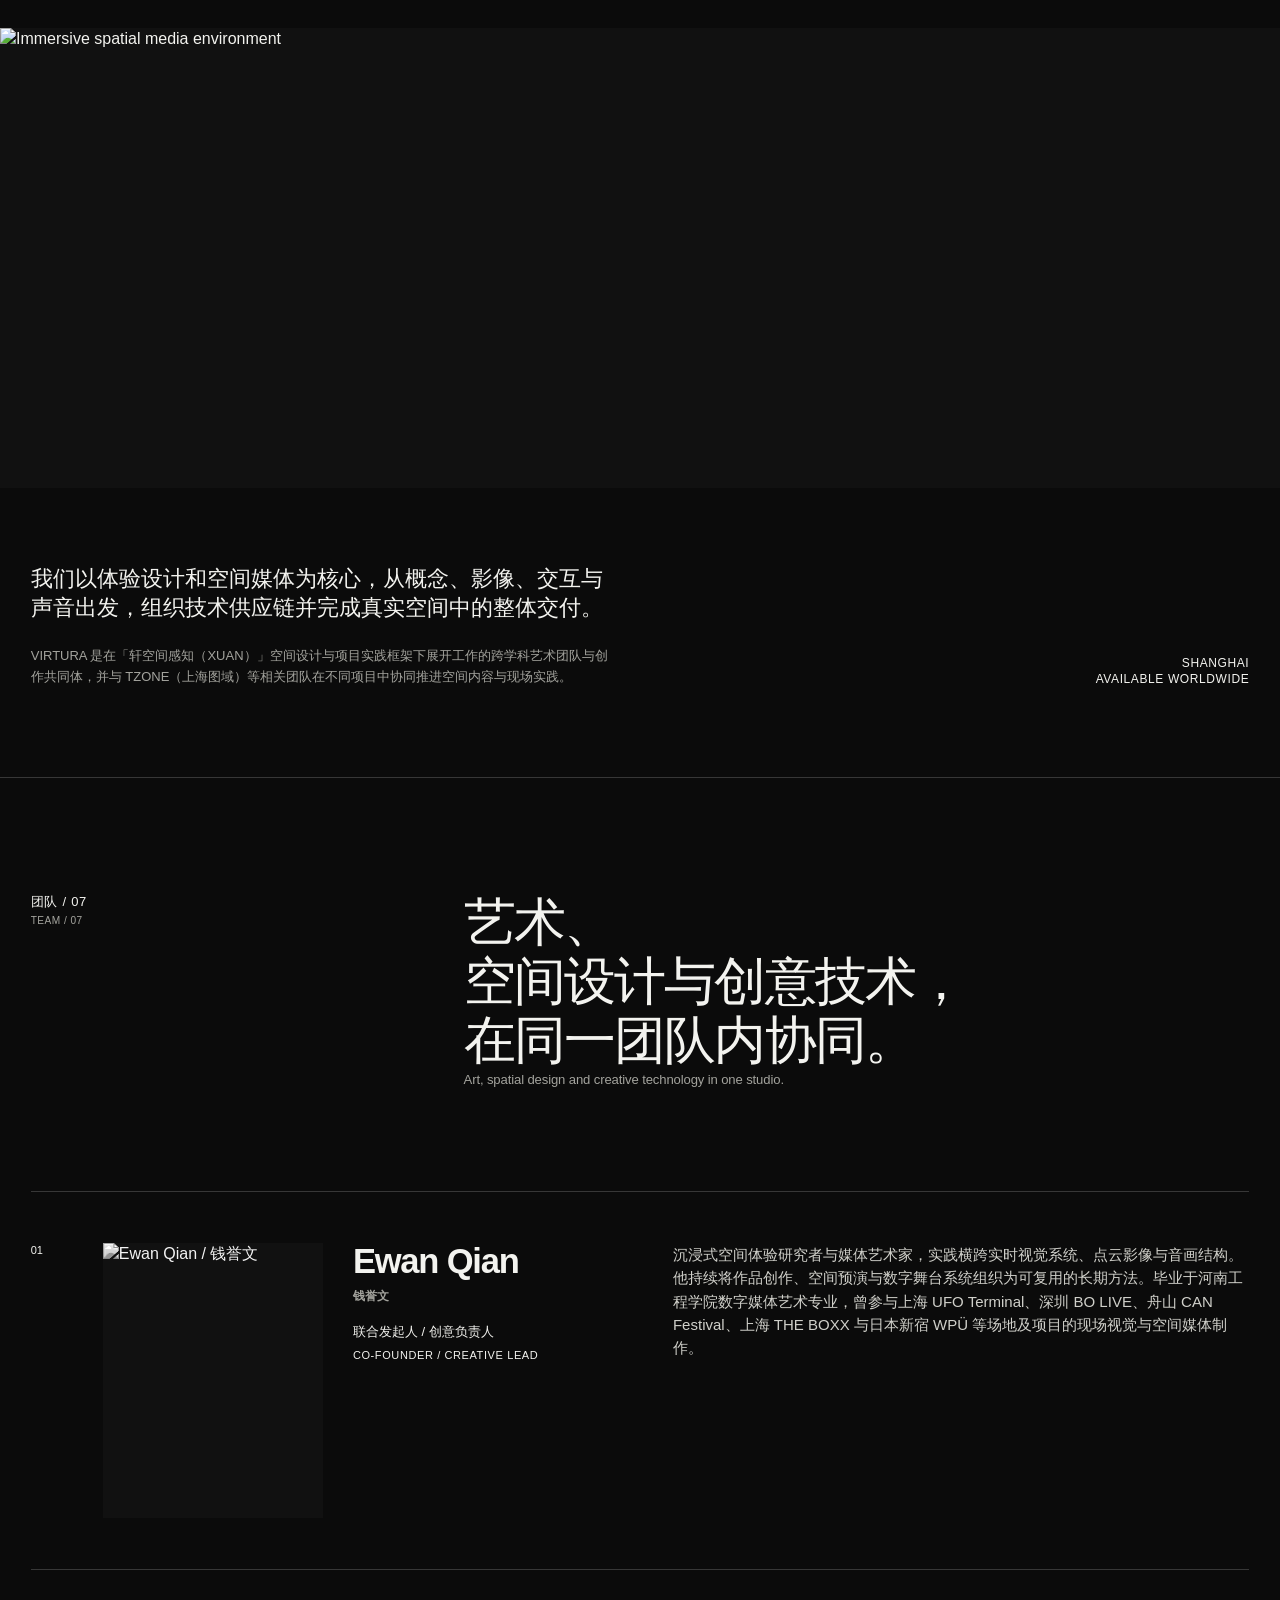
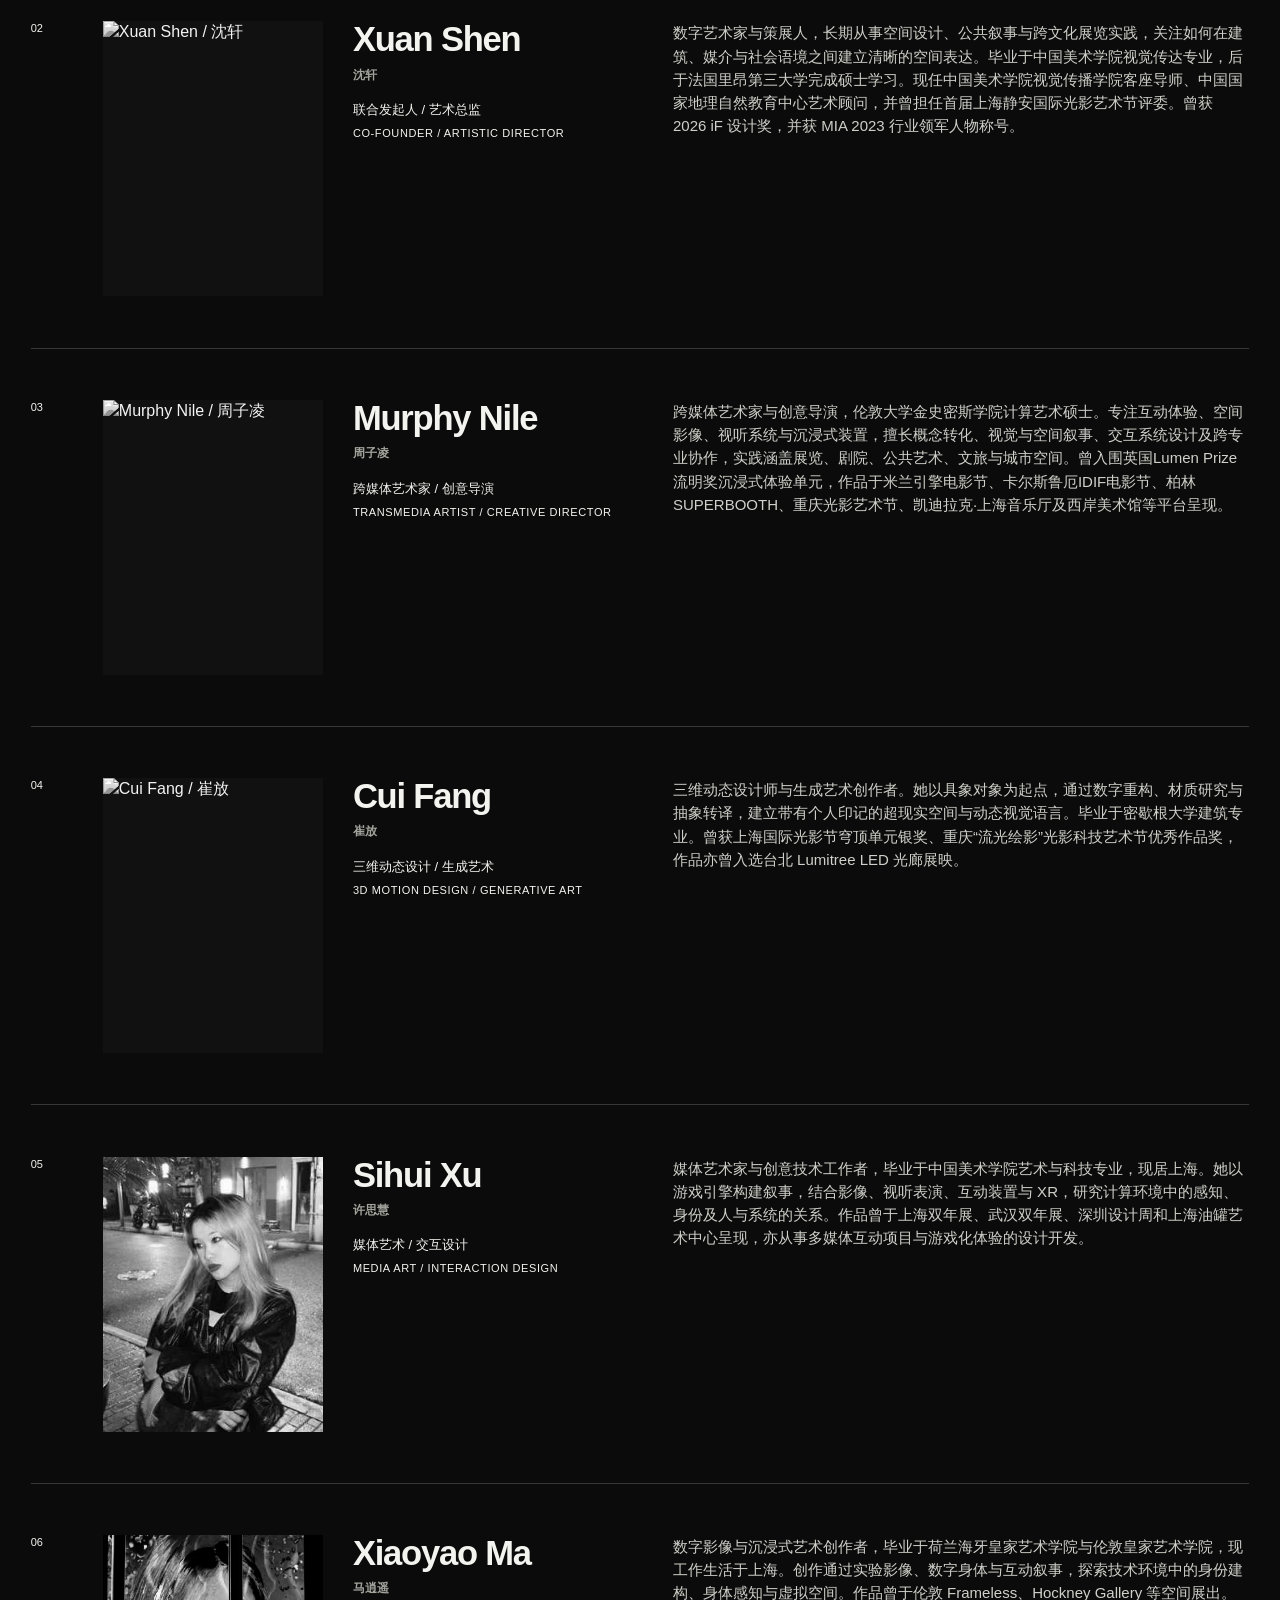
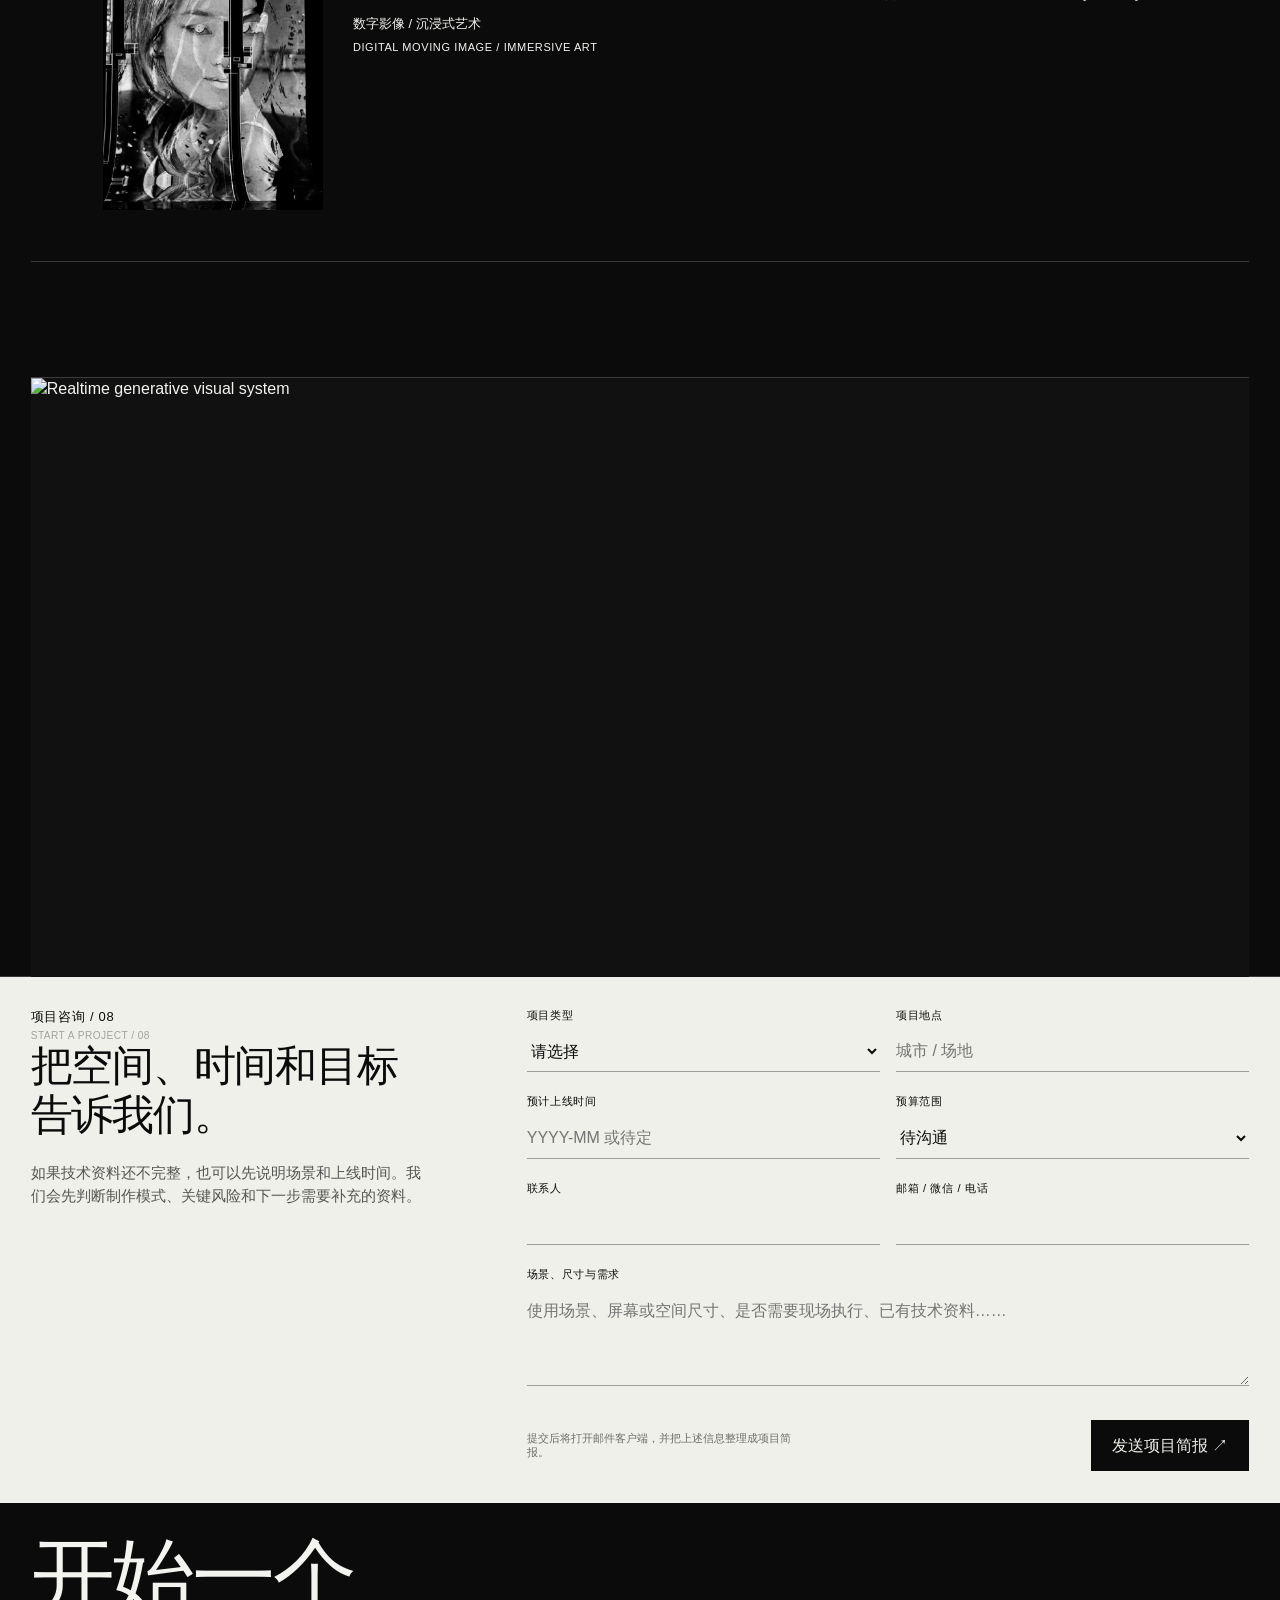
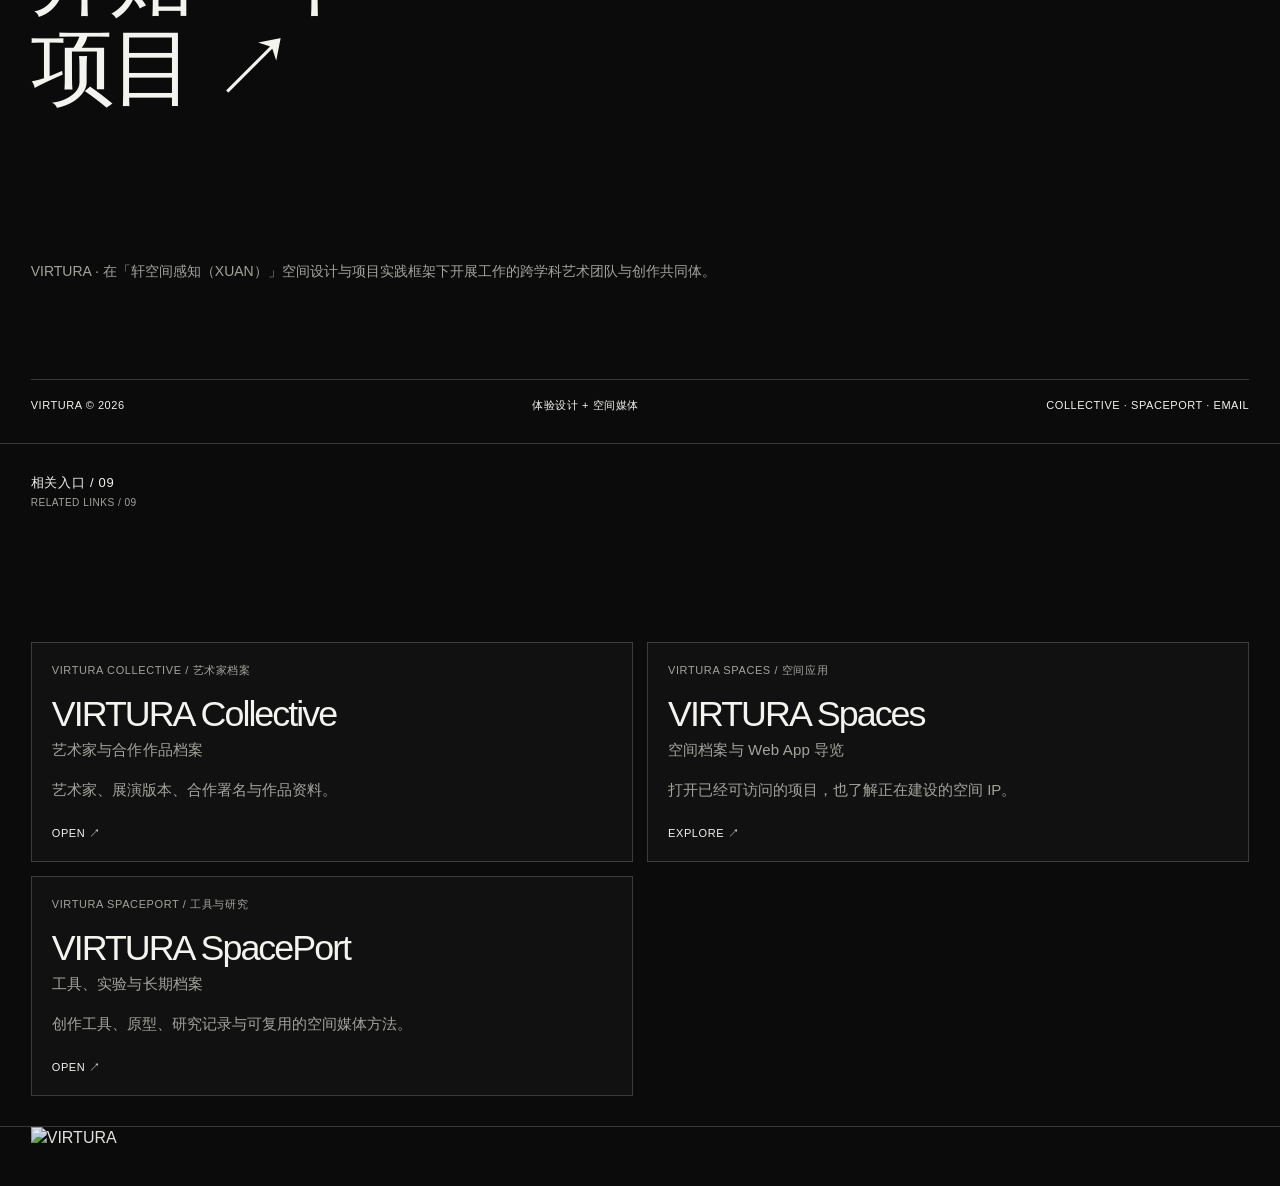
==== commit 13576853: "copy: present Sihui Xu and Xiaoyao Ma with professional team biographies" ====
--- a/index.html
+++ b/index.html
@@ -241,14 +241,14 @@
 </div>
 </section>
 <section class="team-section" id="people">
-<div class="team-intro"><div class="section-label bilingual-label"><span class="lang-zh">团队与合作艺术家 / 07</span><span class="lang-en">Studio + Collaborators / 07</span></div><h2 class="team-title dual-title"><span class="lang-zh">艺术、空间设计与创意技术，在同一团队内协同。</span><span class="lang-en">Art, spatial design and creative technology in one studio.</span></h2></div>
+<div class="team-intro"><div class="section-label bilingual-label"><span class="lang-zh">团队 / 07</span><span class="lang-en">Team / 07</span></div><h2 class="team-title dual-title"><span class="lang-zh">艺术、空间设计与创意技术，在同一团队内协同。</span><span class="lang-en">Art, spatial design and creative technology in one studio.</span></h2></div>
 <div class="people">
 <article class="person"><div class="person-index">01</div><figure class="person-portrait"><a href="https://ewanqian.site/" rel="noopener" target="_blank" aria-label="访问 Ewan Qian 个人网站"><img alt="Ewan Qian / 钱誉文" src="assets/embedded/media-02.jpg"/></a></figure><div class="person-identity"><h3 class="person-name"><a href="https://ewanqian.site/" rel="noopener" target="_blank">Ewan Qian<span class="cn">钱誉文</span></a></h3><div class="person-role"><span class="role-cn lang-zh">联合发起人 / 创意负责人</span>Co-founder / Creative Lead</div></div><div class="person-copy"><p class="bio-cn lang-zh">沉浸式空间体验研究者与媒体艺术家，实践横跨实时视觉系统、点云影像与音画结构。他持续将作品创作、空间预演与数字舞台系统组织为可复用的长期方法。毕业于河南工程学院数字媒体艺术专业，曾参与上海 UFO Terminal、深圳 BO LIVE、舟山 CAN Festival、上海 THE BOXX 与日本新宿 WPÜ 等场地及项目的现场视觉与空间媒体制作。</p><p class="bio-en lang-en">An immersive experience researcher and media artist working across realtime visual systems, point-cloud imagery and audiovisual structures. His practice brings artistic production, spatial previsualisation and digital stage systems into a sustained, reusable methodology. He studied Digital Media Art at Henan University of Engineering and has contributed to live visual and spatial media projects at UFO Terminal Shanghai, BO LIVE Shenzhen, CAN Festival Zhoushan, THE BOXX Shanghai and WPÜ Shinjuku, Japan.</p></div></article>
 <article class="person"><div class="person-index">02</div><figure class="person-portrait"><img alt="Xuan Shen / 沈轩" src="assets/embedded/media-03.jpg"/></figure><div class="person-identity"><h3 class="person-name">Xuan Shen<span class="cn">沈轩</span></h3><div class="person-role"><span class="role-cn lang-zh">联合发起人 / 艺术总监</span>Co-founder / Artistic Director</div></div><div class="person-copy"><p class="bio-cn lang-zh">数字艺术家与策展人，长期从事空间设计、公共叙事与跨文化展览实践，关注如何在建筑、媒介与社会语境之间建立清晰的空间表达。毕业于中国美术学院视觉传达专业，后于法国里昂第三大学完成硕士学习。现任中国美术学院视觉传播学院客座导师、中国国家地理自然教育中心艺术顾问，并曾担任首届上海静安国际光影艺术节评委。曾获 2026 iF 设计奖，并获 MIA 2023 行业领军人物称号。</p><p class="bio-en lang-en">A digital artist and curator whose practice spans spatial design, public narrative and cross-cultural exhibition contexts. He develops spatial frameworks that connect architecture, media and social experience. He graduated in Visual Communication from China Academy of Art and later completed postgraduate study at Jean Moulin University Lyon 3. He is a guest tutor at the School of Visual Communication, China Academy of Art, an art advisor to the National Geographic China Nature Education Center, and served as a jury member for the inaugural Shanghai Jing’an International Light Art Festival. His recognitions include an iF Design Award in 2026 and the MIA 2023 Industry Leader title.</p></div></article>
 <article class="person"><div class="person-index">03</div><figure class="person-portrait"><a href="https://murphynile.com/" rel="noopener noreferrer" target="_blank" aria-label="访问 Murphy Nile 个人网站"><img alt="Murphy Nile / 周子凌" src="assets/embedded/media-04.jpg"/></a></figure><div class="person-identity"><h3 class="person-name"><a href="https://murphynile.com/" rel="noopener" target="_blank">Murphy Nile</a><span class="cn">周子凌</span></h3><div class="person-role"><span class="role-cn lang-zh">跨媒体艺术家 / 创意导演</span>Transmedia Artist / Creative Director</div></div><div class="person-copy"><p class="bio-cn lang-zh">跨媒体艺术家与创意导演，伦敦大学金史密斯学院计算艺术硕士。专注互动体验、空间影像、视听系统与沉浸式装置，擅长概念转化、视觉与空间叙事、交互系统设计及跨专业协作，实践涵盖展览、剧院、公共艺术、文旅与城市空间。曾入围英国Lumen Prize流明奖沉浸式体验单元，作品于米兰引擎电影节、卡尔斯鲁厄IDIF电影节、柏林SUPERBOOTH、重庆光影艺术节、凯迪拉克·上海音乐厅及西岸美术馆等平台呈现。</p><p class="bio-en lang-en">A transmedia artist and creative director with an MA in Computational Arts from Goldsmiths, University of London. Their practice focuses on interactive experiences, spatial moving image, audiovisual systems and immersive installation, with expertise in concept translation, visual and spatial storytelling, interaction-system design and cross-disciplinary collaboration across exhibitions, theatre, public art, cultural destinations and urban environments. They were a finalist for the 2025 Lumen Prize Experiential Award. Their work has been presented at Milan Machinima Festival, INDEPENDENT DAYS International Film Festival (IDIF) in Karlsruhe, SUPERBOOTH in Berlin, Flowing Light — 1st International Light Art Show Festival in Chongqing, Cadillac Shanghai Concert Hall and the West Bund Museum.</p></div></article>
 <article class="person"><div class="person-index">04</div><figure class="person-portrait"><img alt="Cui Fang / 崔放" src="assets/embedded/media-05.jpg"/></figure><div class="person-identity"><h3 class="person-name">Cui Fang<span class="cn">崔放</span></h3><div class="person-role"><span class="role-cn lang-zh">三维动态设计 / 生成艺术</span>3D Motion Design / Generative Art</div></div><div class="person-copy"><p class="bio-cn lang-zh">三维动态设计师与生成艺术创作者。她以具象对象为起点，通过数字重构、材质研究与抽象转译，建立带有个人印记的超现实空间与动态视觉语言。毕业于密歇根大学建筑专业。曾获上海国际光影节穹顶单元银奖、重庆“流光绘影”光影科技艺术节优秀作品奖，作品亦曾入选台北 Lumitree LED 光廊展映。</p><p class="bio-en lang-en">A 3D motion designer and generative artist whose work begins with recognisable objects and transforms them through digital reconstruction, material exploration and abstraction. She develops surreal spatial experiences and moving-image languages with a distinct personal signature. She studied Architecture at the University of Michigan. Her work received the Silver Award in the Dome category of the Shanghai International Light Art Festival and an Outstanding Work Award at the Flowing Light art festival in Chongqing, and has also been shown at Taipei’s Lumitree LED Corridor.</p></div></article>
-<article class="person" id="sihui-xu"><div class="person-index">05</div><figure class="person-portrait"><a href="https://xusihui.com/" target="_blank" rel="noopener noreferrer" aria-label="访问许思慧个人网站"><img alt="Sihui Xu / 许思慧" src="assets/people/sihui-xu-square.jpg" loading="lazy" decoding="async"/></a></figure><div class="person-identity"><h3 class="person-name"><a href="https://xusihui.com/" rel="noopener noreferrer" target="_blank">Sihui Xu<span class="cn">许思慧</span></a></h3><div class="person-role"><span class="role-cn lang-zh">合作艺术家 / 多媒体艺术与交互</span>Collaborating Artist / Multimedia &amp; Interaction</div></div><div class="person-copy"><p class="bio-cn lang-zh">媒体艺术家与创意技术工作者，实践涉及实时影像、视听现场、互动装置、游戏与 XR。与 VIRTURA 合作参与《滴流 / Drop Flow》及《控时者 / TIMER》不同版本的展演创作，个人艺术实践与合作作品分别署名。</p><p class="bio-en lang-en">A multimedia artist and creative technologist working across realtime moving image, audiovisual performance, interactive installations, games and XR. Her collaborative work with VIRTURA includes presentations of Drop Flow and TIMER, while individual works remain separately credited.</p></div></article>
-<article class="person" id="xiaoyao-ma"><div class="person-index">06</div><figure class="person-portrait"><a href="https://xiaoyaoma.com/" target="_blank" rel="noopener noreferrer" aria-label="访问马逍遥个人网站"><img alt="Xiaoyao Ma / 马逍遥" src="assets/people/xiaoyao-ma.jpg" loading="lazy" decoding="async"/></a></figure><div class="person-identity"><h3 class="person-name"><a href="https://xiaoyaoma.com/" rel="noopener noreferrer" target="_blank">Xiaoyao Ma<span class="cn">马逍遥</span></a></h3><div class="person-role"><span class="role-cn lang-zh">合作艺术家 / 数字影像与沉浸式艺术</span>Collaborating Artist / Digital Moving Image &amp; Immersive Art</div></div><div class="person-copy"><p class="bio-cn lang-zh">从事实验影像、数字身体、虚拟身份与沉浸式空间创作的艺术家。作品结合数字影像、互动叙事与视听表演，探索技术环境中的身份建构与身体感知。作品曾于伦敦 Frameless、Hockney Gallery 等空间展出，并与 VIRTURA 合作参与《DROPFLOW 2.0》视听演出。</p><p class="bio-en lang-en">An artist working across experimental moving image, digital bodies, virtual identity and immersive environments. Her practice explores identity and embodiment through digital imagery, interactive narratives and audiovisual performance. Her work has been presented at Frameless and the Hockney Gallery in London. She collaborated with VIRTURA on the DROPFLOW 2.0 audiovisual performance.</p></div></article>
+<article class="person" id="sihui-xu"><div class="person-index">05</div><figure class="person-portrait"><a href="https://xusihui.com/" target="_blank" rel="noopener noreferrer" aria-label="访问许思慧个人网站"><img alt="Sihui Xu / 许思慧" src="assets/people/sihui-xu-square.jpg" loading="lazy" decoding="async"/></a></figure><div class="person-identity"><h3 class="person-name"><a href="https://xusihui.com/" rel="noopener noreferrer" target="_blank">Sihui Xu<span class="cn">许思慧</span></a></h3><div class="person-role"><span class="role-cn lang-zh">媒体艺术 / 交互设计</span>Media Art / Interaction Design</div></div><div class="person-copy"><p class="bio-cn lang-zh">媒体艺术家与创意技术工作者，毕业于中国美术学院艺术与科技专业，现居上海。她以游戏引擎构建叙事，结合影像、视听表演、互动装置与 XR，研究计算环境中的感知、身份及人与系统的关系。作品曾于上海双年展、武汉双年展、深圳设计周和上海油罐艺术中心呈现，亦从事多媒体互动项目与游戏化体验的设计开发。</p><p class="bio-en lang-en">A Shanghai-based media artist and creative technologist educated in Art and Technology at the China Academy of Art. Using game engines as narrative tools, she works with moving image, live audiovisual performance, interactive installations and XR to explore perception, identity and human relationships with computational systems. Her work has appeared at the Shanghai and Wuhan Biennales, Shenzhen Design Week and TANK Shanghai. She also designs and develops multimedia installations and game-based experiences.</p></div></article>
+<article class="person" id="xiaoyao-ma"><div class="person-index">06</div><figure class="person-portrait"><a href="https://xiaoyaoma.com/" target="_blank" rel="noopener noreferrer" aria-label="访问马逍遥个人网站"><img alt="Xiaoyao Ma / 马逍遥" src="assets/people/xiaoyao-ma.jpg" loading="lazy" decoding="async"/></a></figure><div class="person-identity"><h3 class="person-name"><a href="https://xiaoyaoma.com/" rel="noopener noreferrer" target="_blank">Xiaoyao Ma<span class="cn">马逍遥</span></a></h3><div class="person-role"><span class="role-cn lang-zh">数字影像 / 沉浸式艺术</span>Digital Moving Image / Immersive Art</div></div><div class="person-copy"><p class="bio-cn lang-zh">数字影像与沉浸式艺术创作者，毕业于荷兰海牙皇家艺术学院与伦敦皇家艺术学院，现工作生活于上海。创作通过实验影像、数字身体与互动叙事，探索技术环境中的身份建构、身体感知与虚拟空间。作品曾于伦敦 Frameless、Hockney Gallery 等空间展出。</p><p class="bio-en lang-en">An artist working with digital moving image and immersive environments, based in Shanghai. She graduated from the Royal Academy of Art in The Hague and the Royal College of Art in London. Through experimental film, digital bodies and interactive narratives, her practice examines identity, embodiment and virtual space within technological environments. Her work has been presented at Frameless and the Hockney Gallery in London.</p></div></article>
 </div>
 <figure class="people-end-media"><img alt="Realtime generative visual system" src="assets/embedded/media-06.jpg"/></figure>
 </section>
@@ -317,4 +317,4 @@
       location.href=`mailto:studio@virtura.space?subject=${subject}&body=${body}`;
     });
   </script>
-</body></html>
+</body></html>
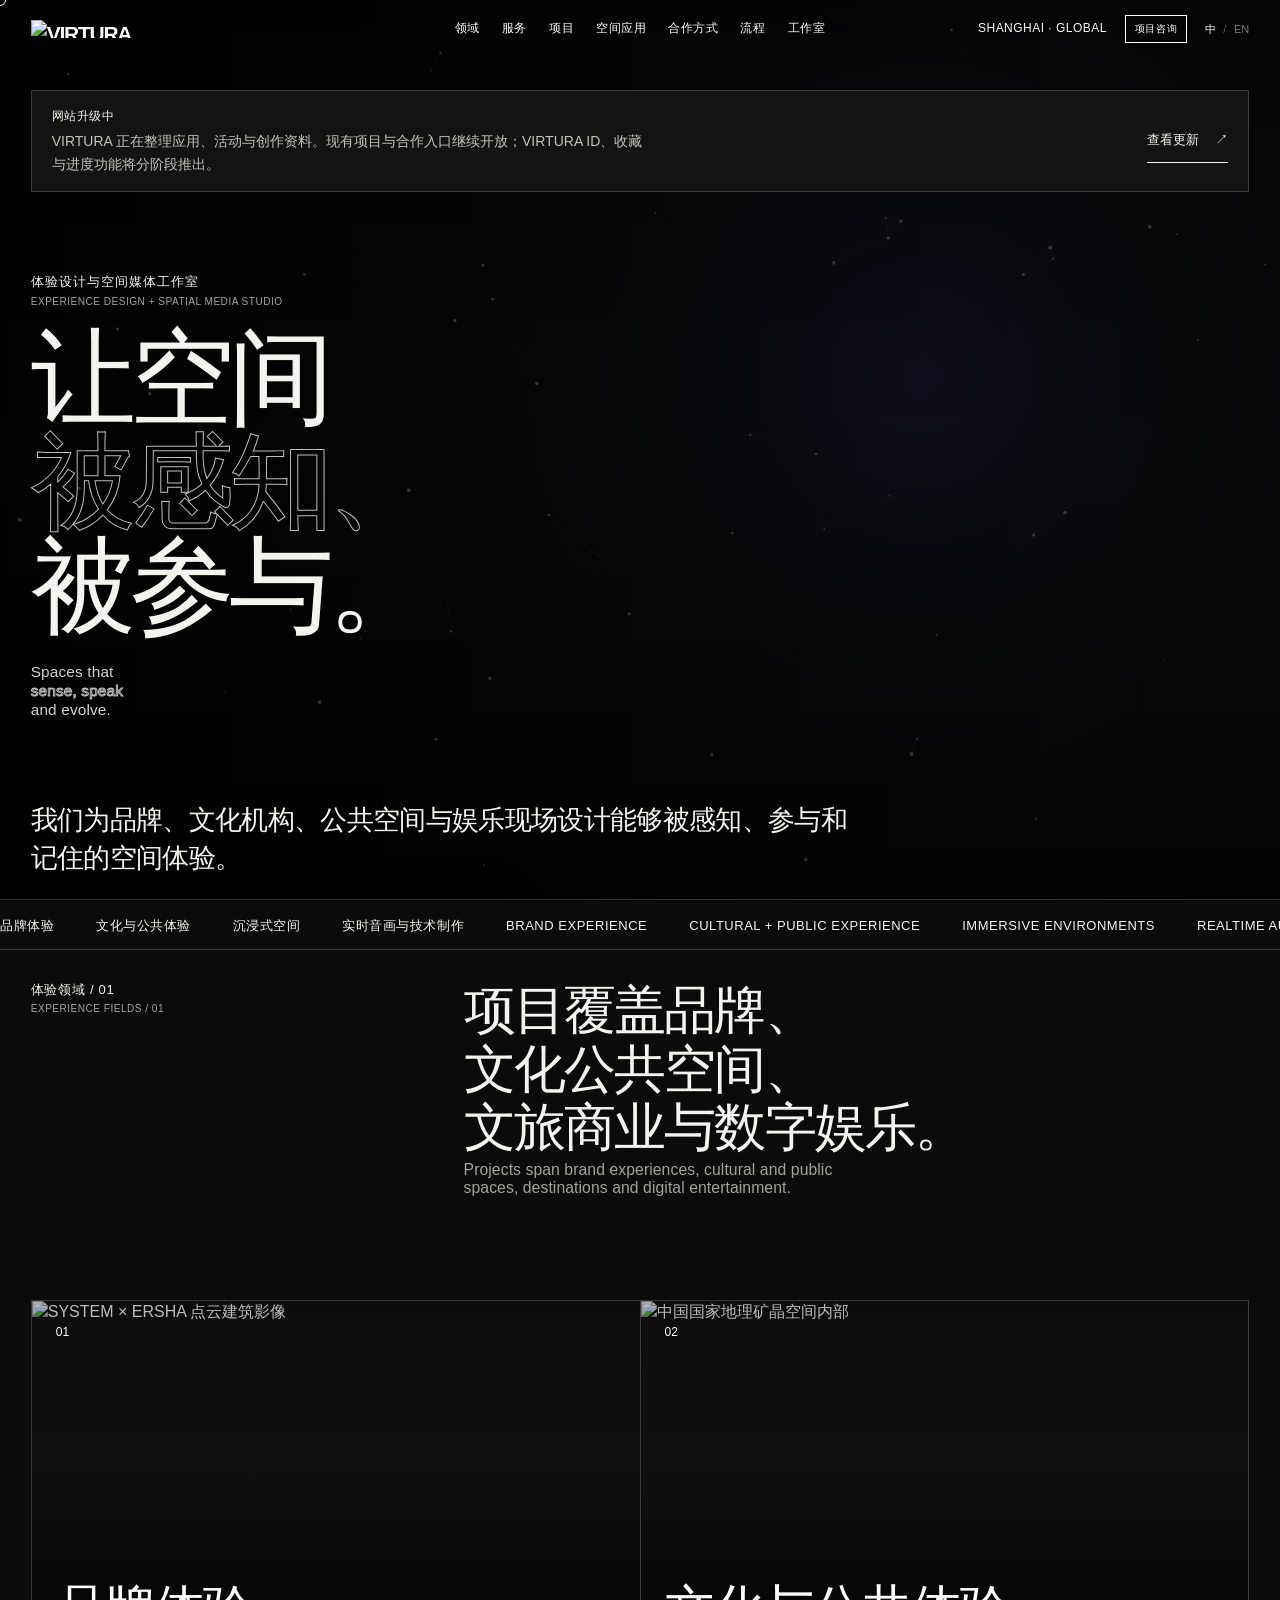
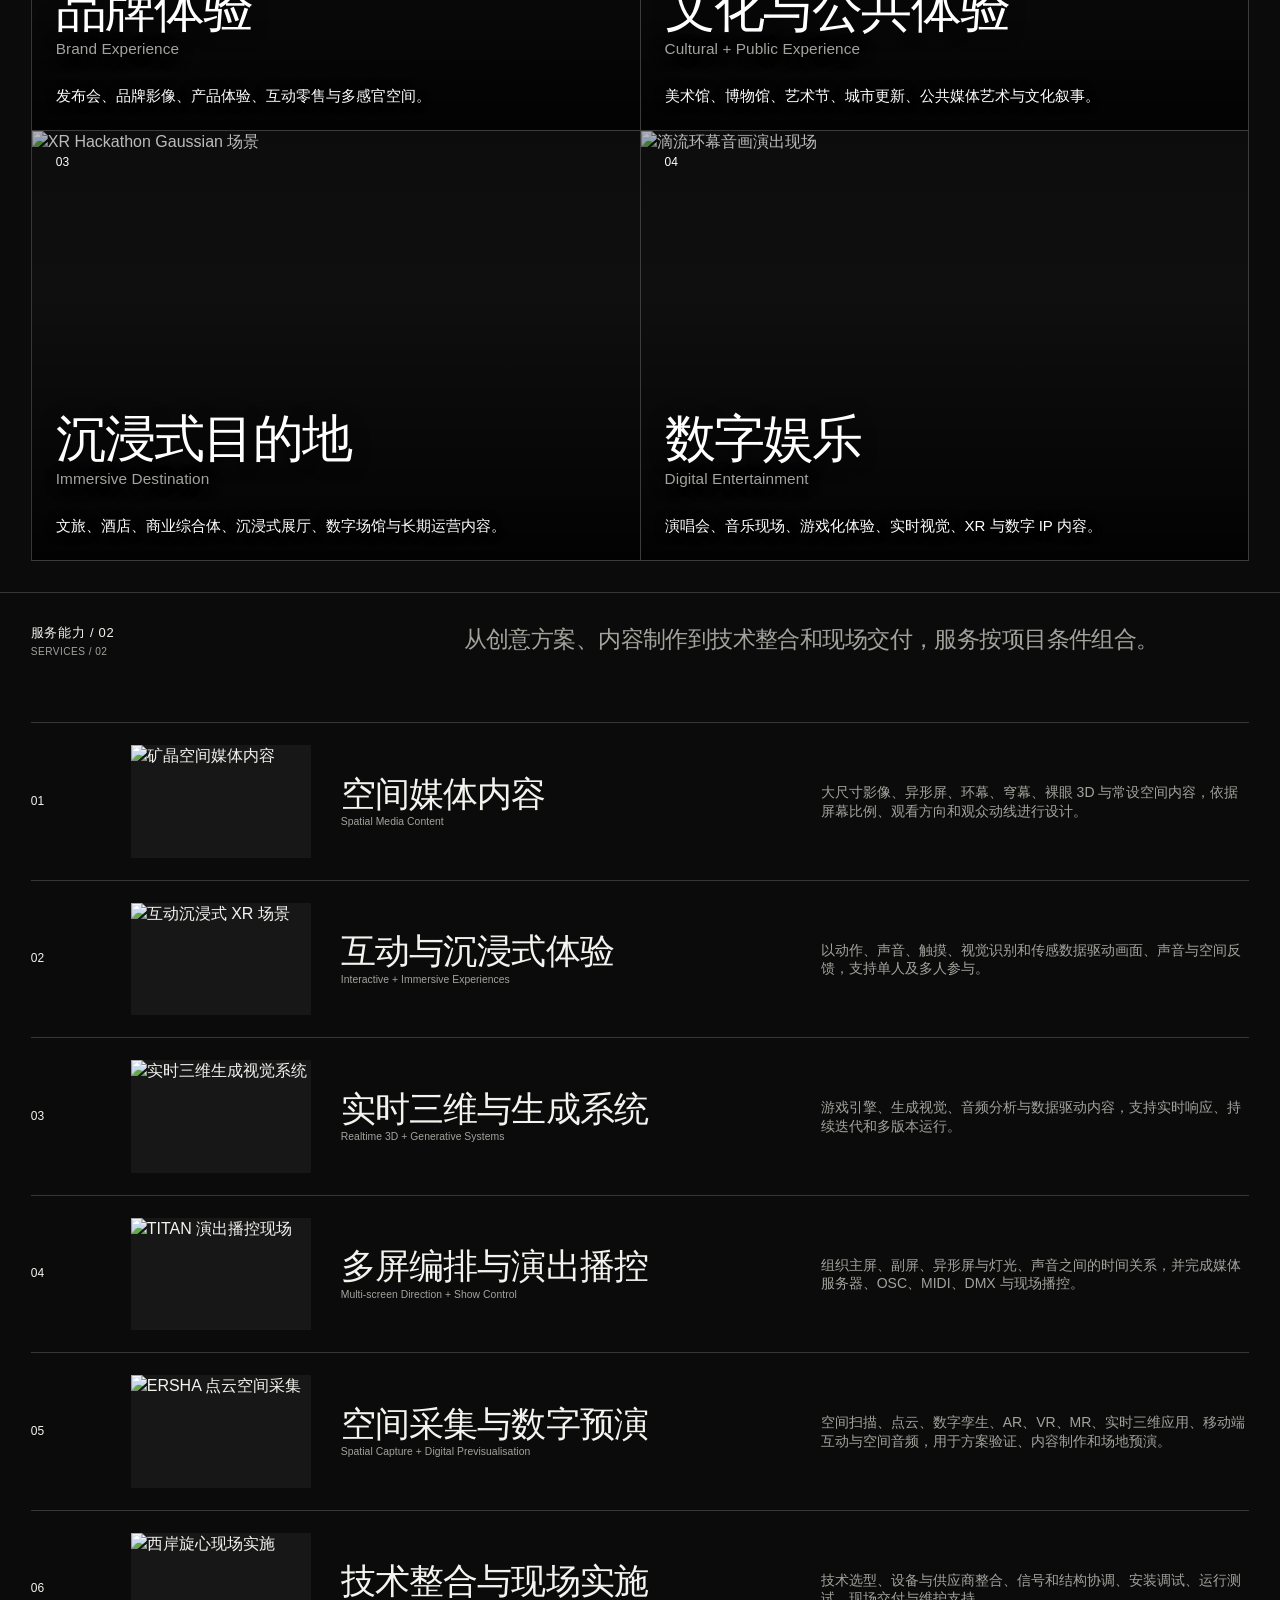
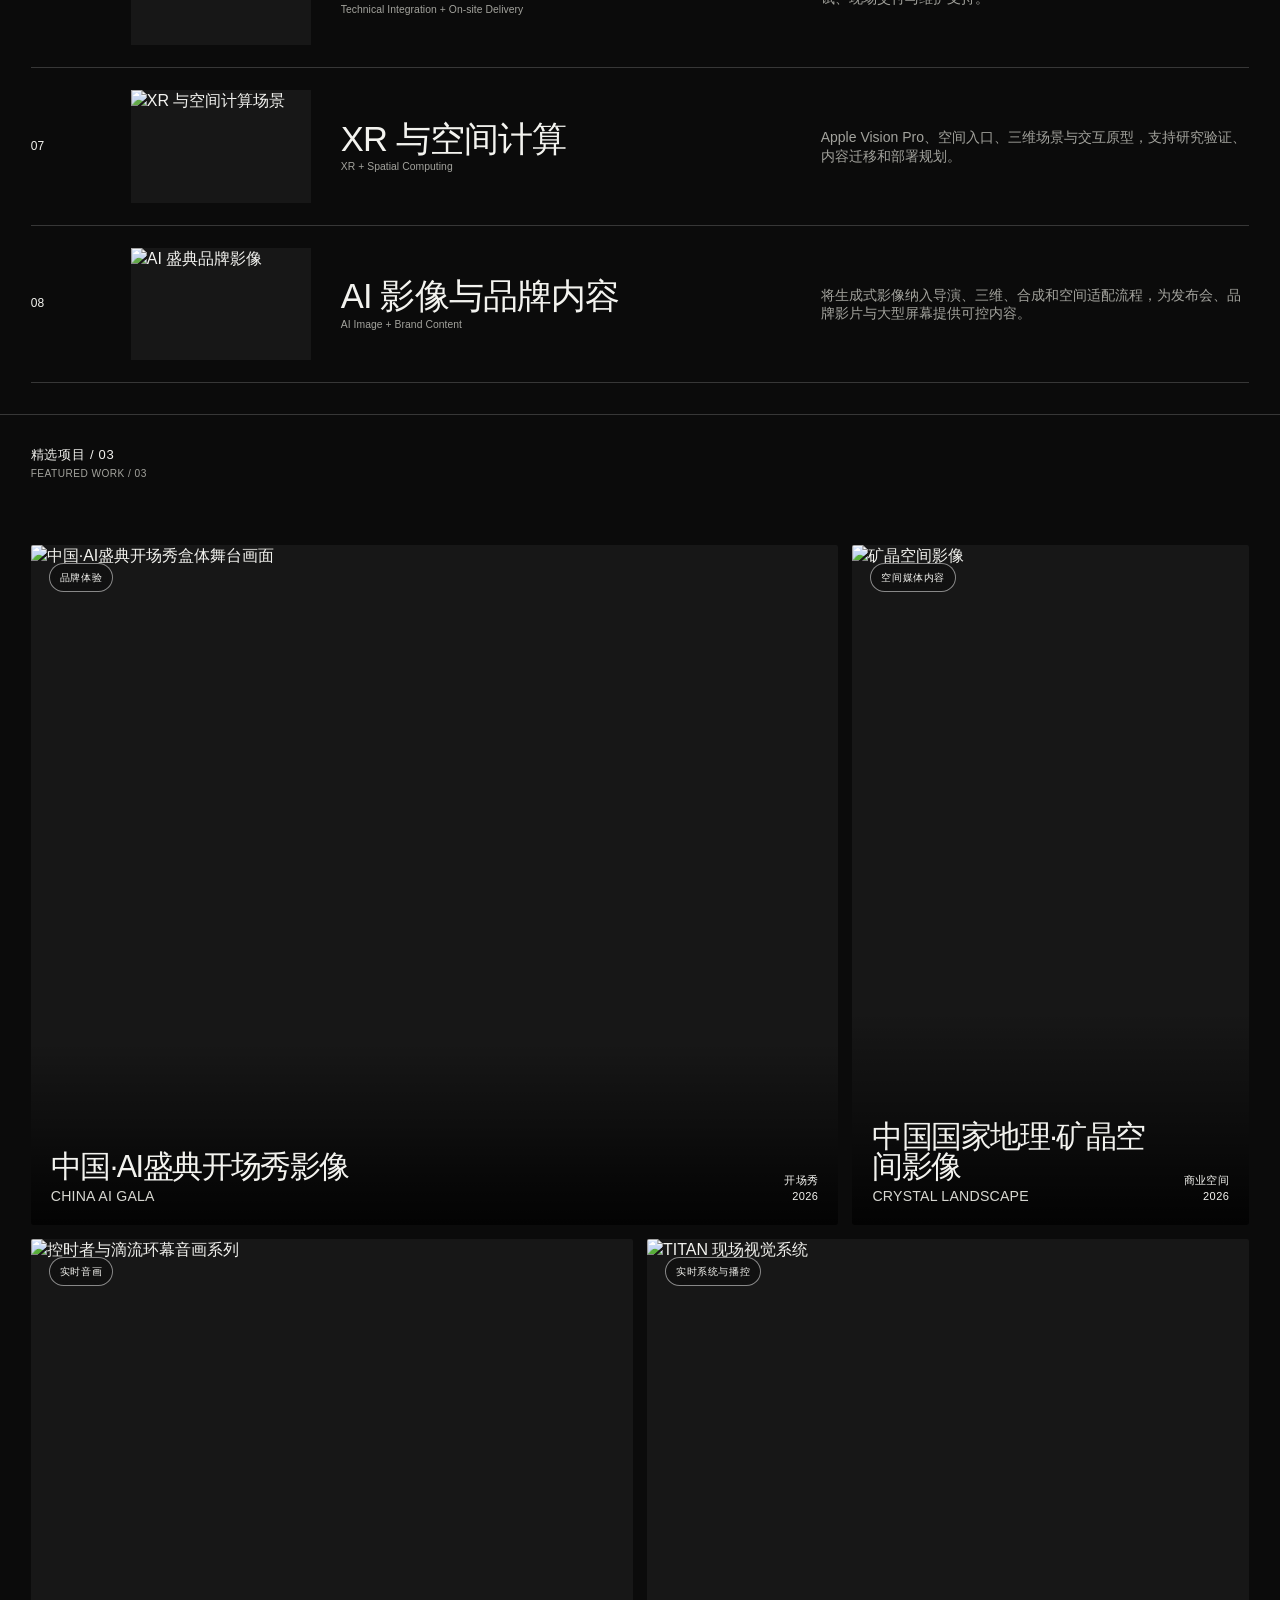
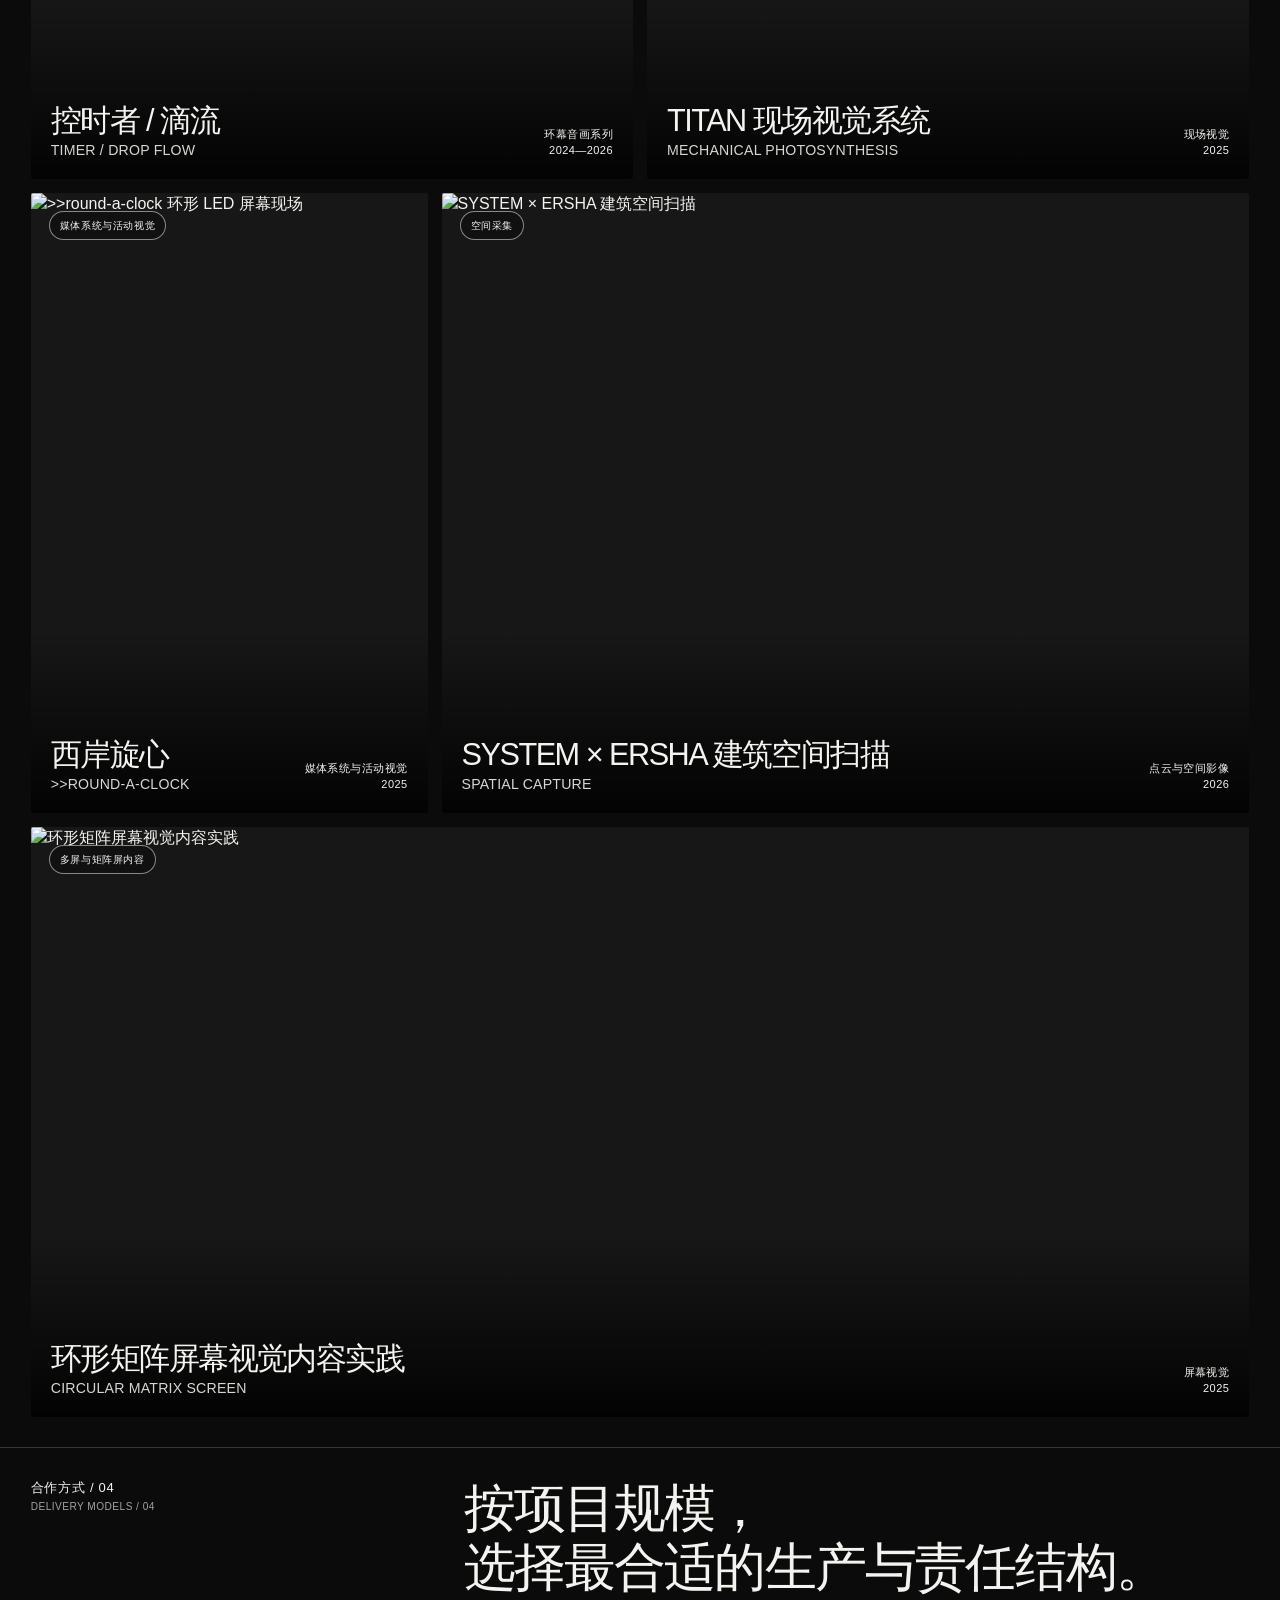
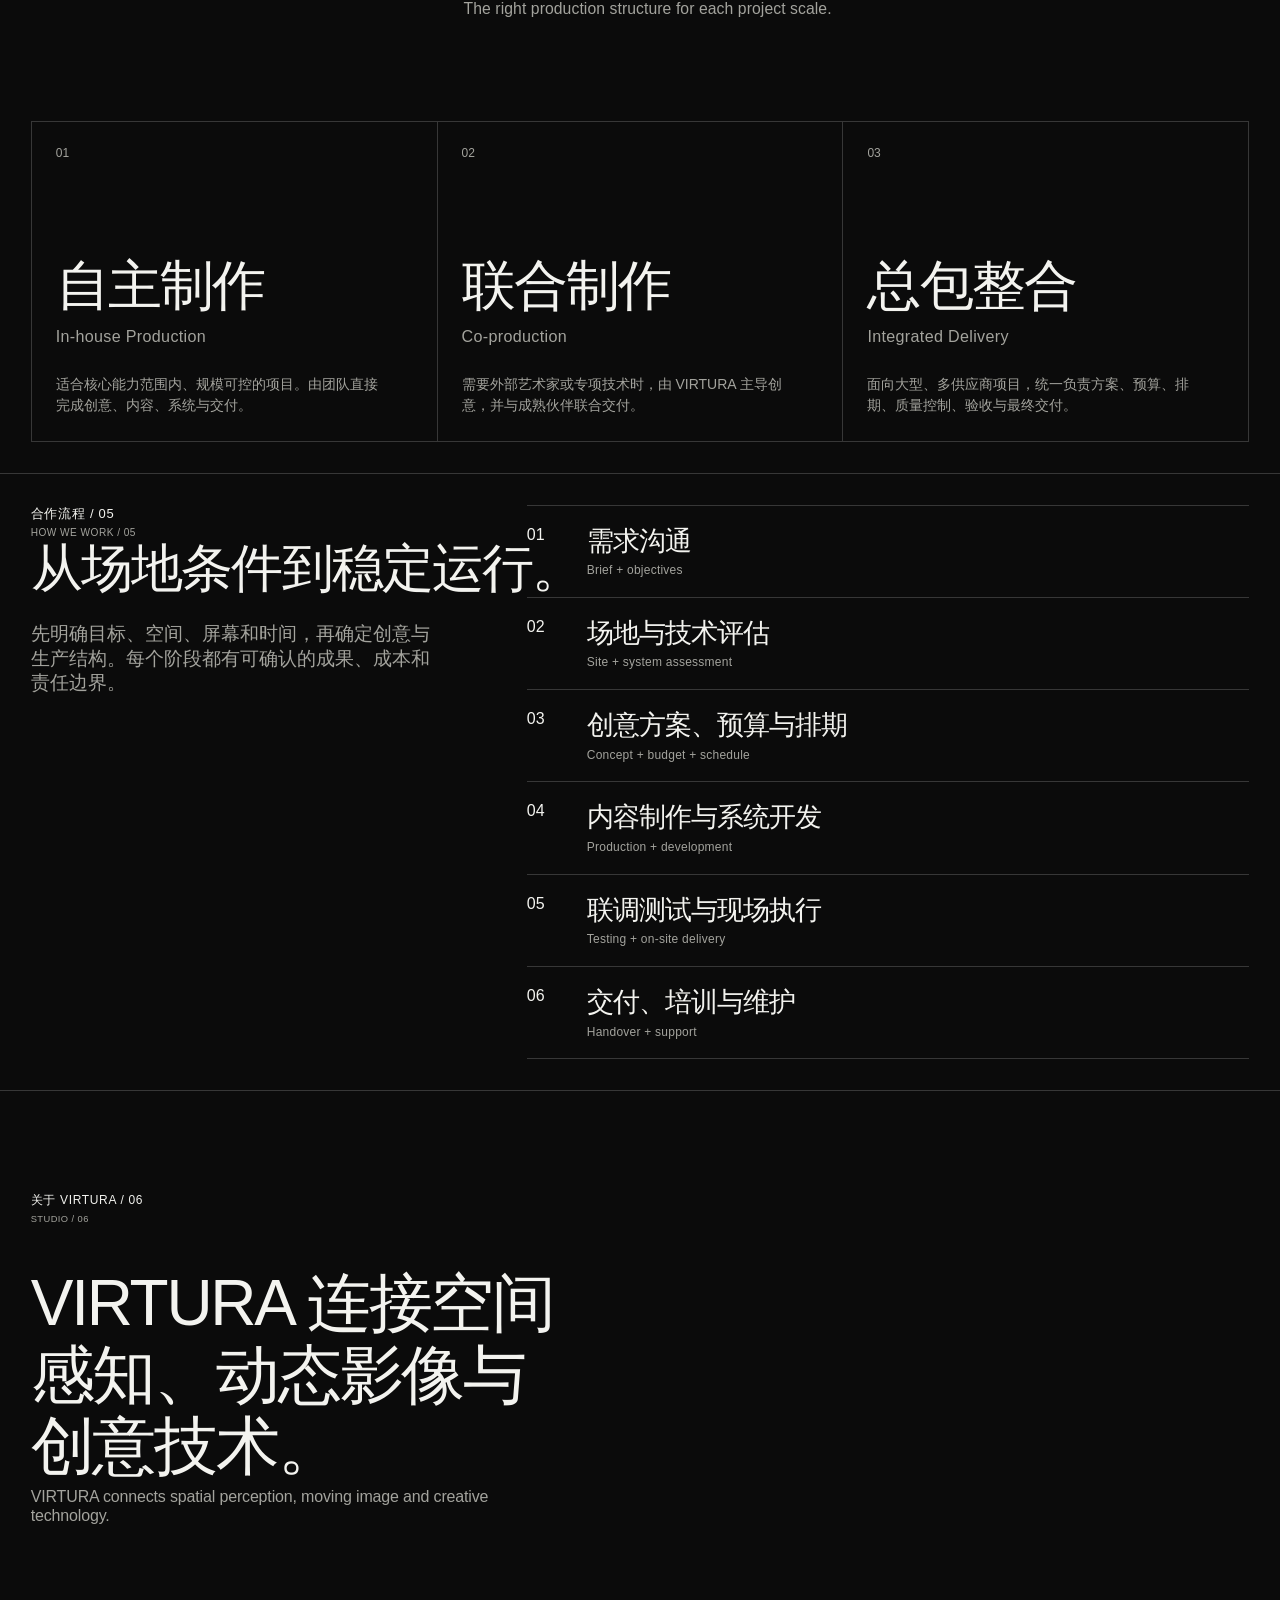
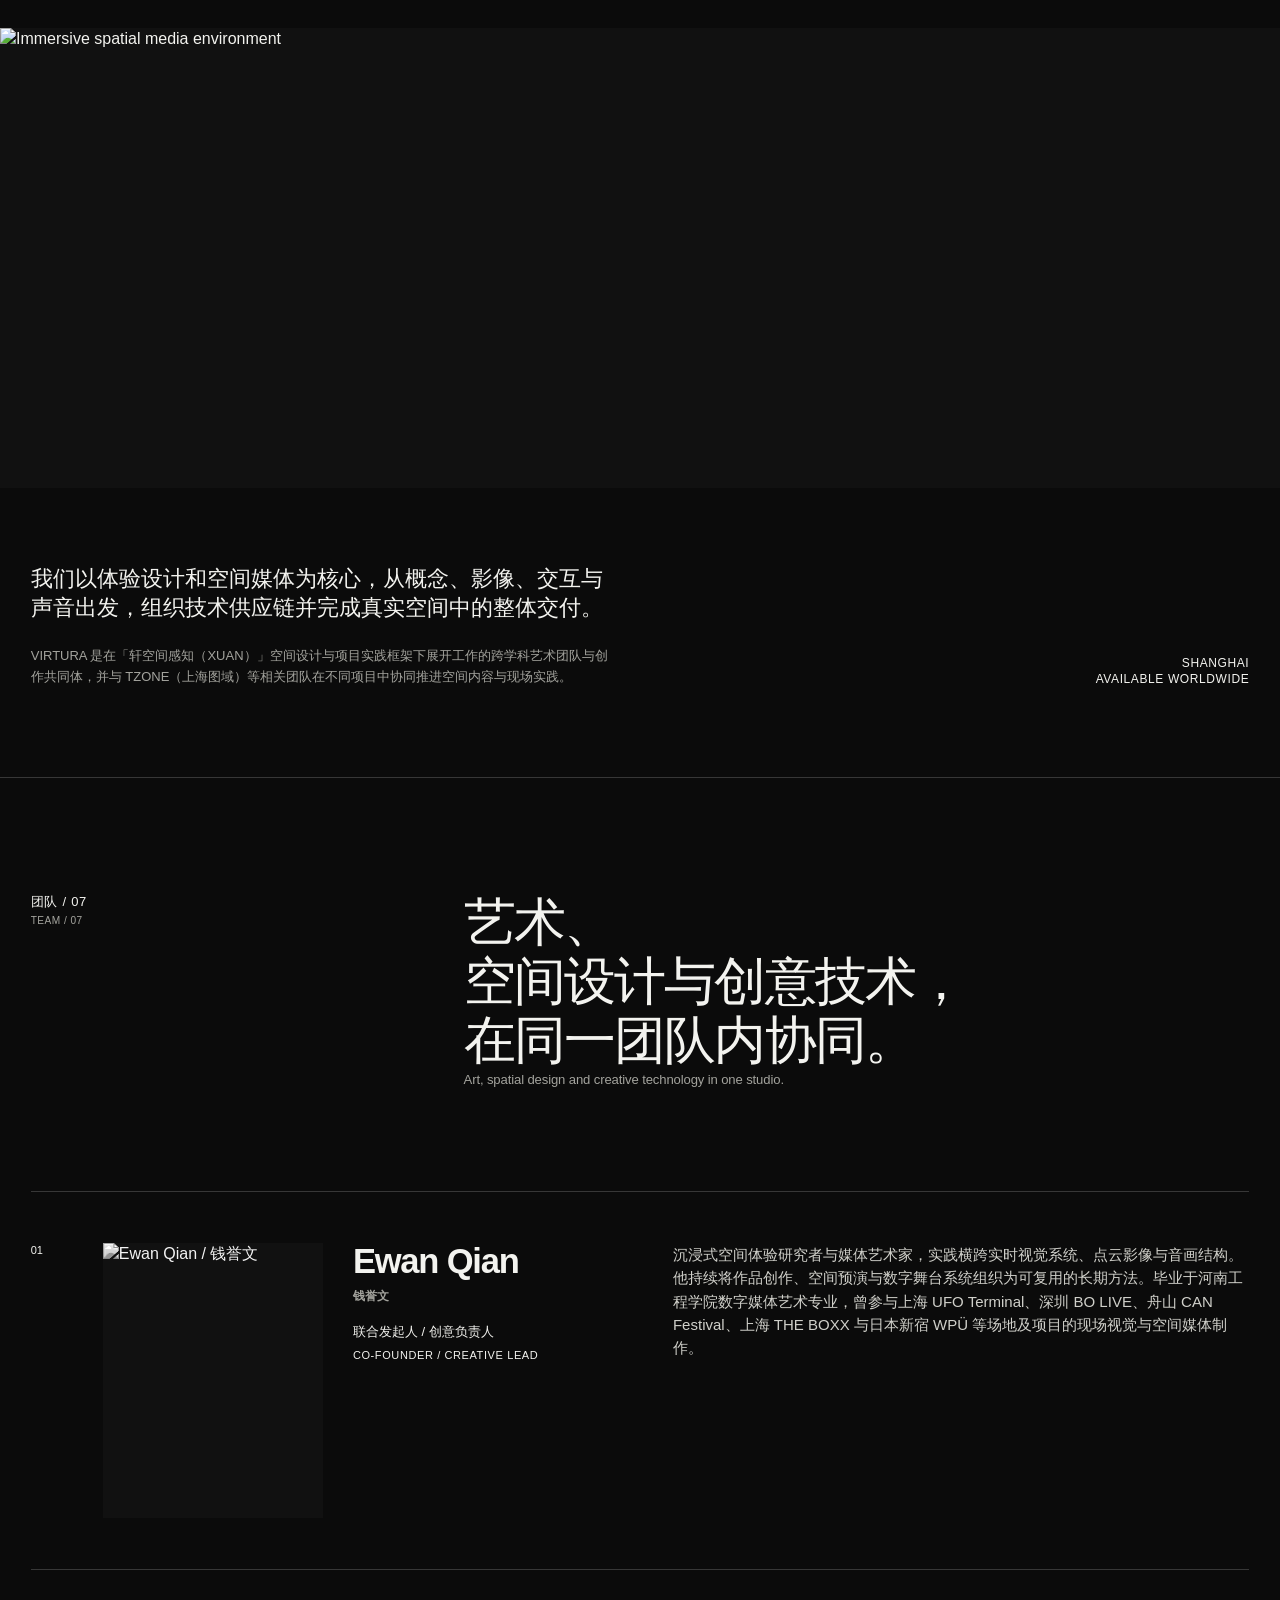
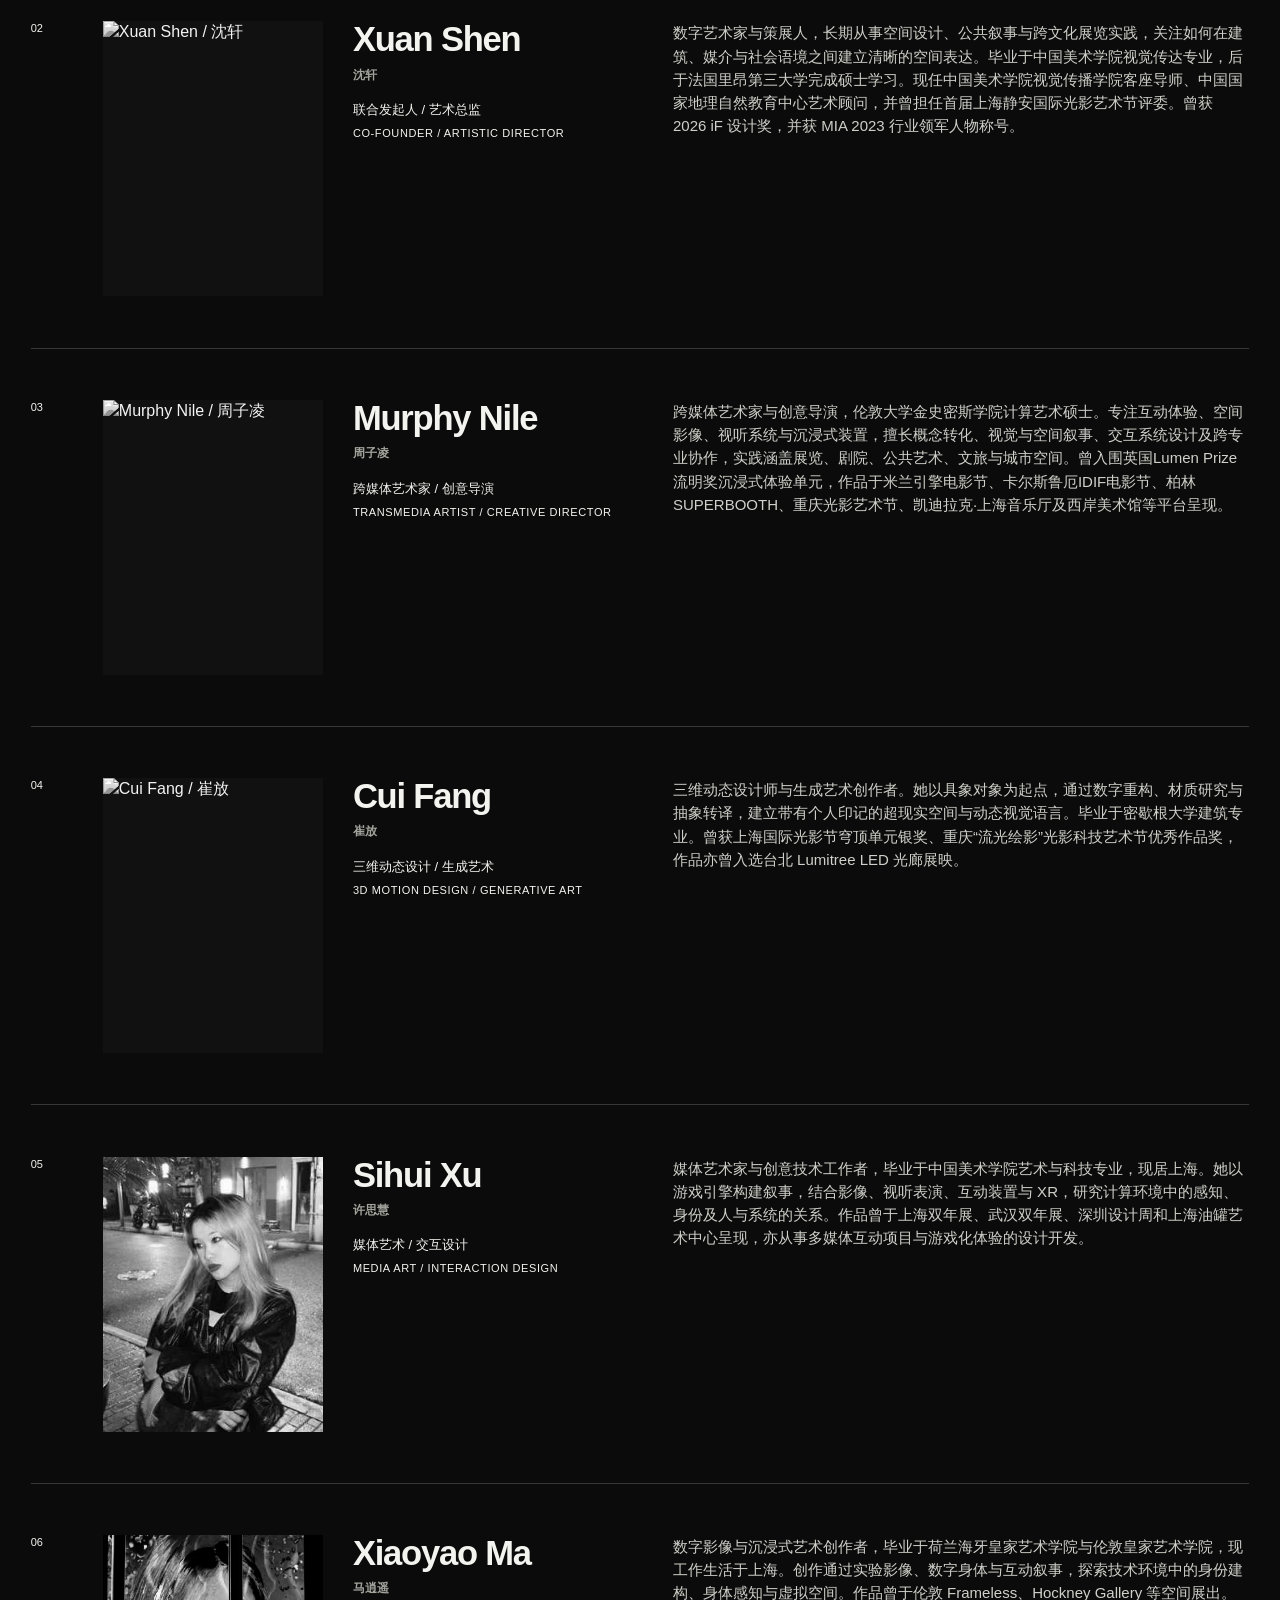
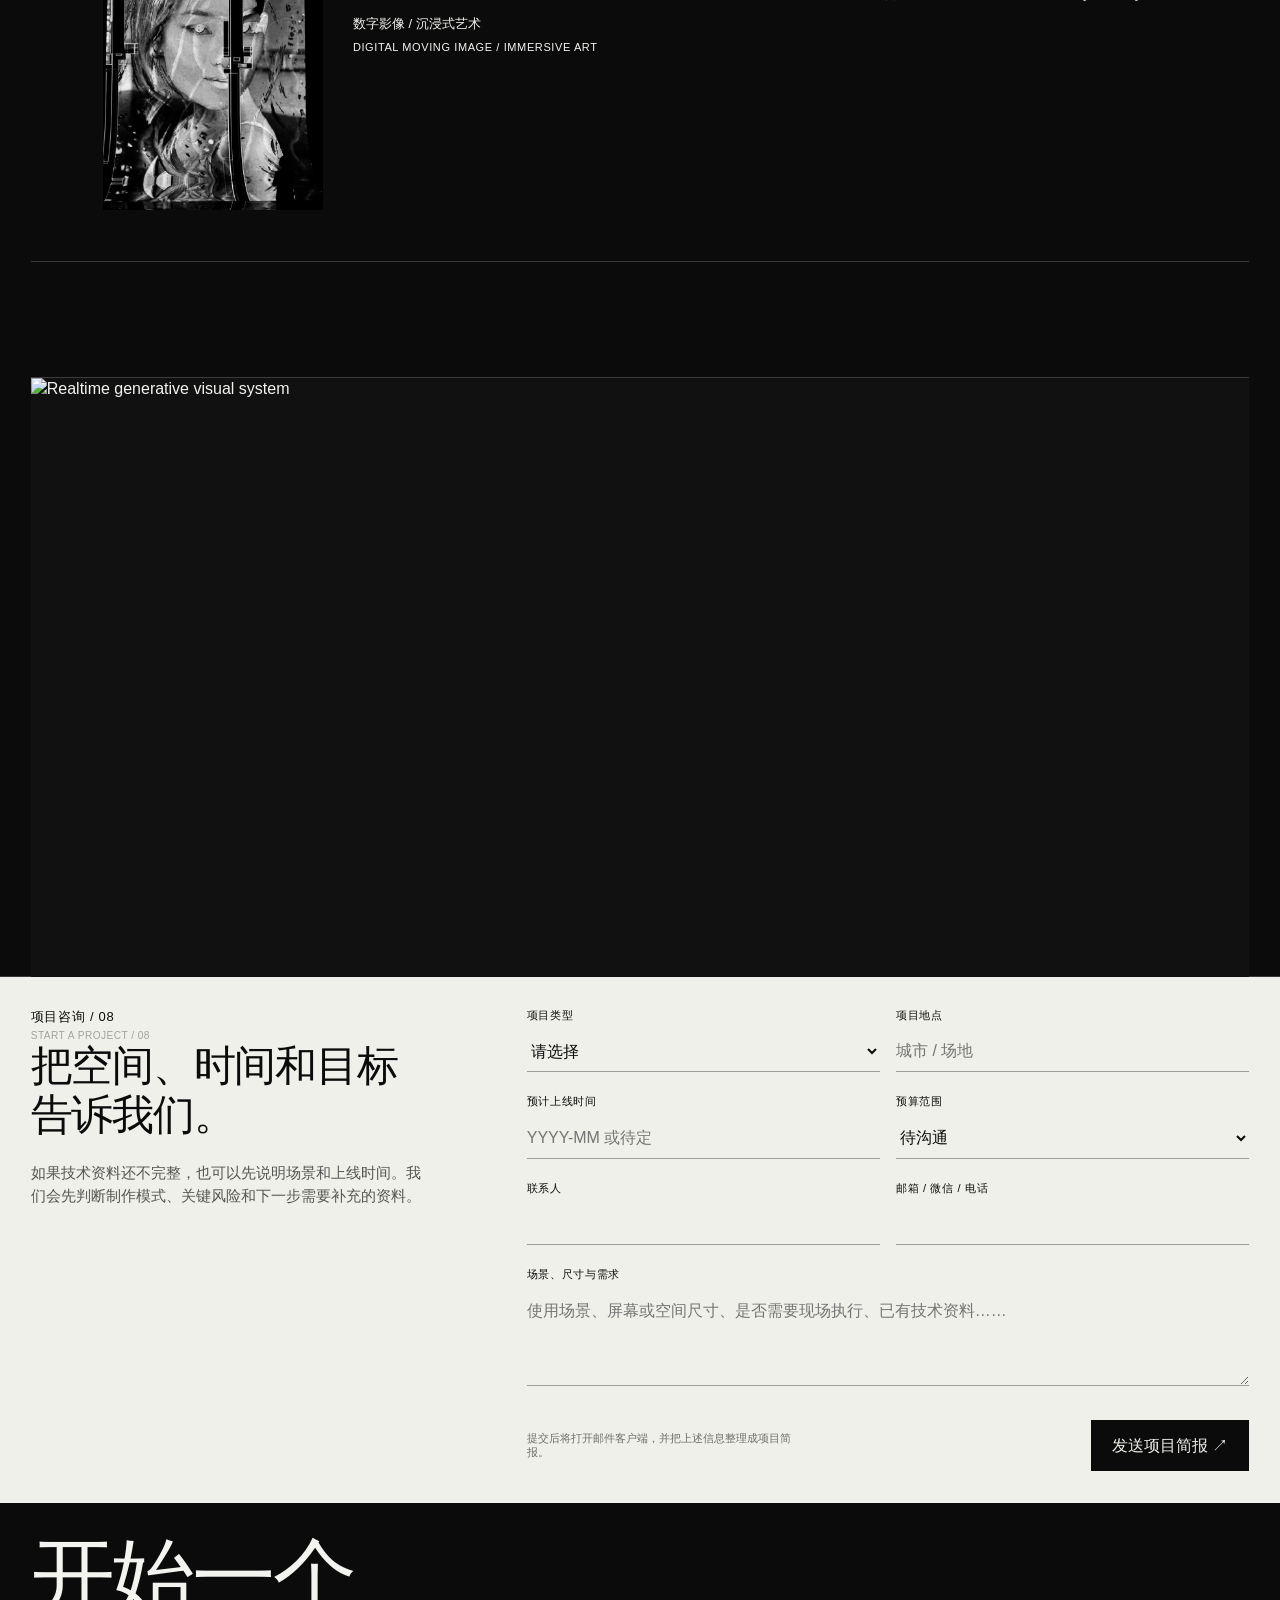
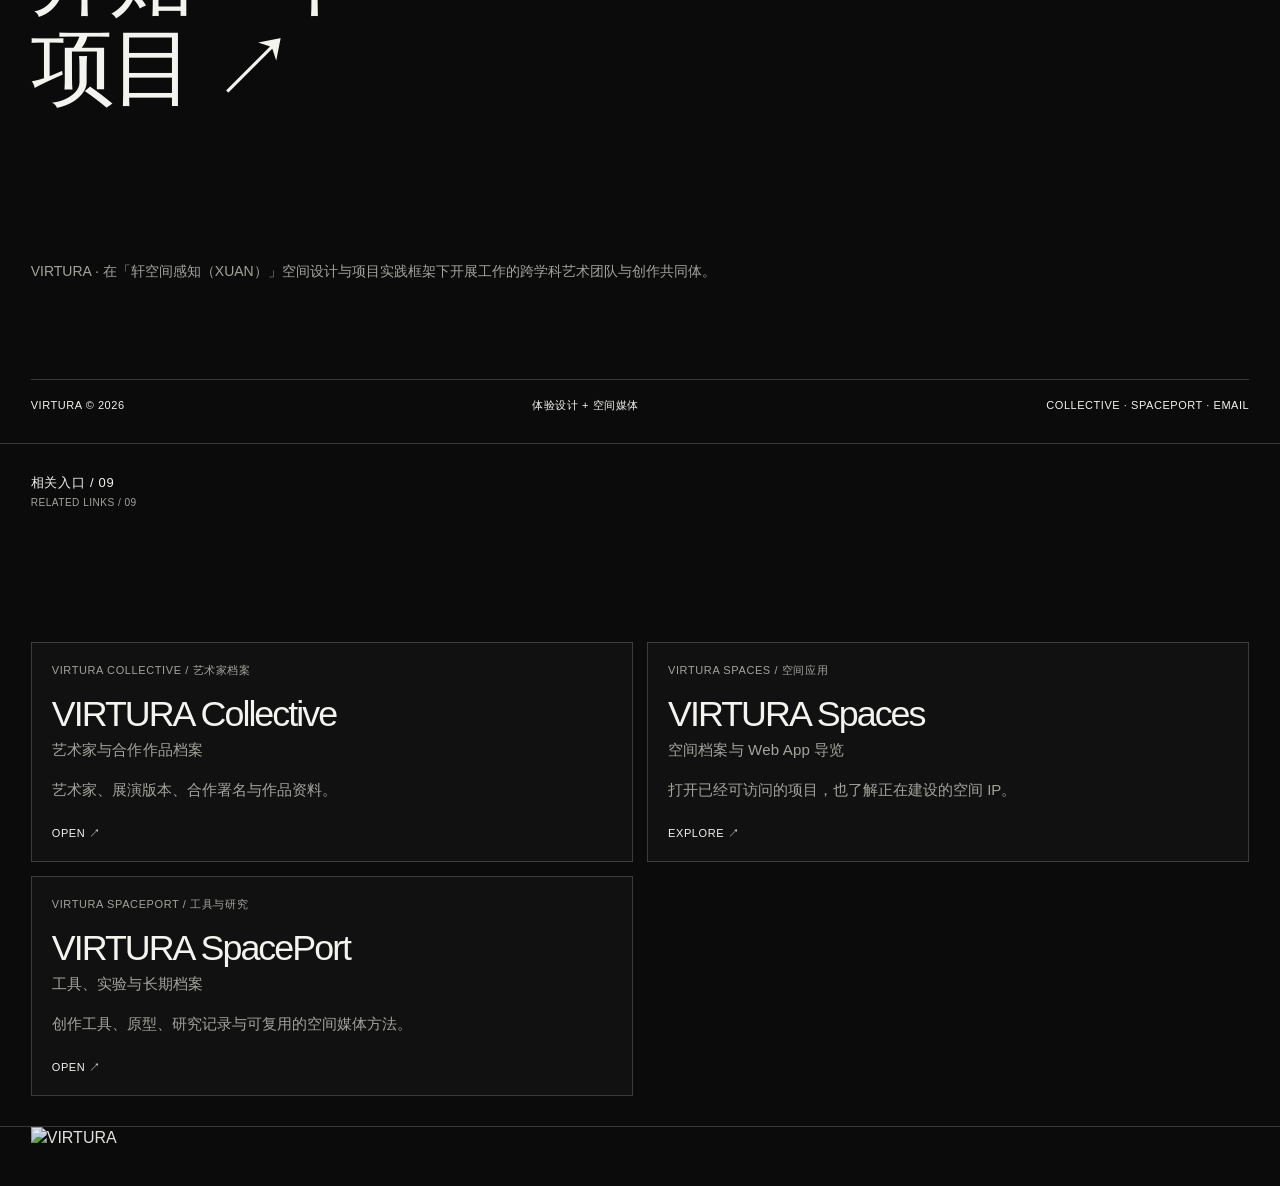
==== commit 86d53c1c: "Publish a bilingual site upgrade notice and record the active deployment source" ====
--- a/index.html
+++ b/index.html
@@ -101,6 +101,15 @@
 .person-portrait a{display:block;width:100%;height:100%}.person-portrait a:focus-visible,.person-name a:focus-visible{outline:2px solid currentColor;outline-offset:4px}
 @media(max-width:620px){.ticker-inner{display:block;width:100%;max-width:100%;overflow:hidden;animation:none}.cap{grid-template-columns:34px minmax(0,1fr);gap:14px 16px}.cap-media{grid-column:2;width:min(160px,100%)}.cap-name,.cap-desc{grid-column:2;min-width:0}.cap-name{font-size:clamp(21px,7vw,32px)}.inquiry{padding-top:clamp(82px,23vw,96px)}html[data-lang="zh"] .hero-title{font-size:clamp(50px,15.5vw,72px);line-height:.98;max-width:7.2ch}html[data-lang="zh"] .section-title,html[data-lang="zh"] .team-title,html[data-lang="zh"] .workflow-copy h2,html[data-lang="zh"] .inquiry-copy h2{font-size:clamp(30px,9vw,42px);line-height:1.15}html[data-lang="zh"] .universe h3{font-size:clamp(32px,10vw,46px)}html[data-lang="zh"] .cap-name{word-break:normal;overflow-wrap:anywhere}html[data-lang="zh"] .contact{font-size:clamp(42px,14vw,66px);line-height:1.08;max-width:7ch}}
 
+/* Site update: a small, bilingual notice within the existing hero. */
+.hero{grid-template-rows:auto 1fr auto;row-gap:24px}
+.upgrade-notice{position:relative;z-index:2;display:grid;grid-template-columns:minmax(0,1fr) auto;align-items:center;gap:16px 28px;padding:16px 20px;border:1px solid var(--line);background:var(--panel);font-size:14px;line-height:1.6;letter-spacing:0}
+.upgrade-notice-title{display:block;margin:0 0 4px;font-size:12px;font-weight:500;letter-spacing:.04em}
+.upgrade-notice p{margin:0;max-width:76ch;color:#c2c2bc}
+.upgrade-notice-link{display:inline-flex;align-items:center;gap:16px;min-height:44px;padding:6px 0;border-bottom:1px solid var(--fg);font-size:13px;white-space:nowrap}
+.upgrade-notice-link:hover{color:var(--muted)}
+.upgrade-notice-link:focus-visible{outline:2px solid var(--fg);outline-offset:5px}
+@media(max-width:620px){.upgrade-notice{grid-template-columns:minmax(0,1fr);gap:8px;padding:14px 16px}.upgrade-notice-link{justify-self:start}.hero{row-gap:28px}}
 </style>
 <script>try{document.documentElement.dataset.lang=localStorage.getItem('virtura-language')||'zh'}catch(e){document.documentElement.dataset.lang='zh'}</script>
 </head>
@@ -127,6 +136,10 @@
 </nav>
 <header class="hero" id="top">
 <canvas aria-hidden="true" class="hero-canvas"></canvas>
+<aside class="upgrade-notice" aria-labelledby="upgrade-notice-title" data-release="2026-11-18">
+<div><strong class="upgrade-notice-title" id="upgrade-notice-title"><span class="lang-zh">网站升级中</span><span class="lang-en">Site update in progress</span></strong><p><span class="lang-zh">VIRTURA 正在整理应用、活动与创作资料。现有项目与合作入口继续开放；VIRTURA ID、收藏与进度功能将分阶段推出。</span><span class="lang-en">We are bringing together apps, events and creative resources. Our projects and collaboration enquiries remain open; VIRTURA ID, collections and progress will follow in stages.</span></p></div>
+<a class="upgrade-notice-link" href="upgrade.html"><span class="lang-zh">查看更新</span><span class="lang-en">View the update</span><span aria-hidden="true">↗</span></a>
+</aside>
 <div class="hero-copy">
 <div class="eyebrow bilingual-label"><span class="lang-zh">体验设计与空间媒体工作室</span><span class="lang-en">Experience Design + Spatial Media Studio</span></div>
 <h1 class="hero-title"><span class="lang-zh"><span>让空间</span><span class="outline">被感知、</span><span>被参与。</span></span><span class="lang-en"><span>Spaces that</span><span class="outline">sense, speak</span><span>and evolve.</span></span></h1>
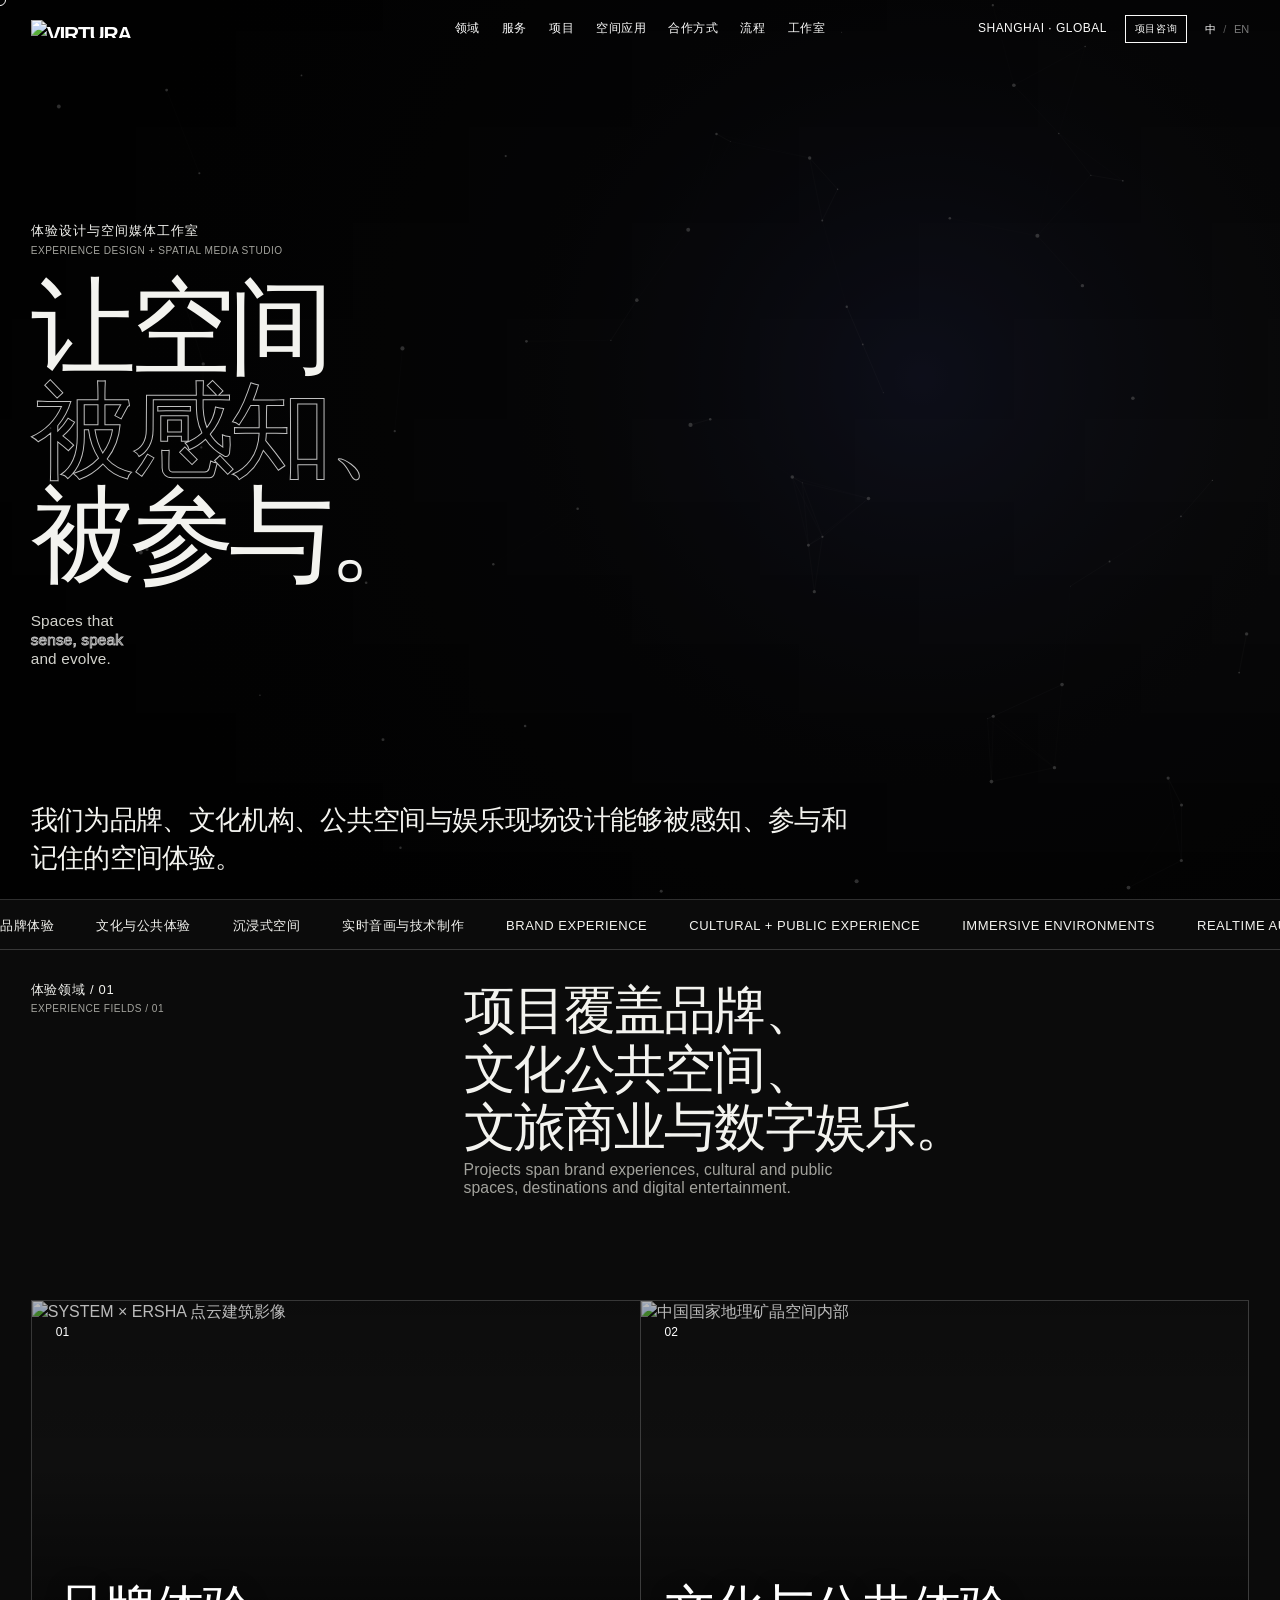
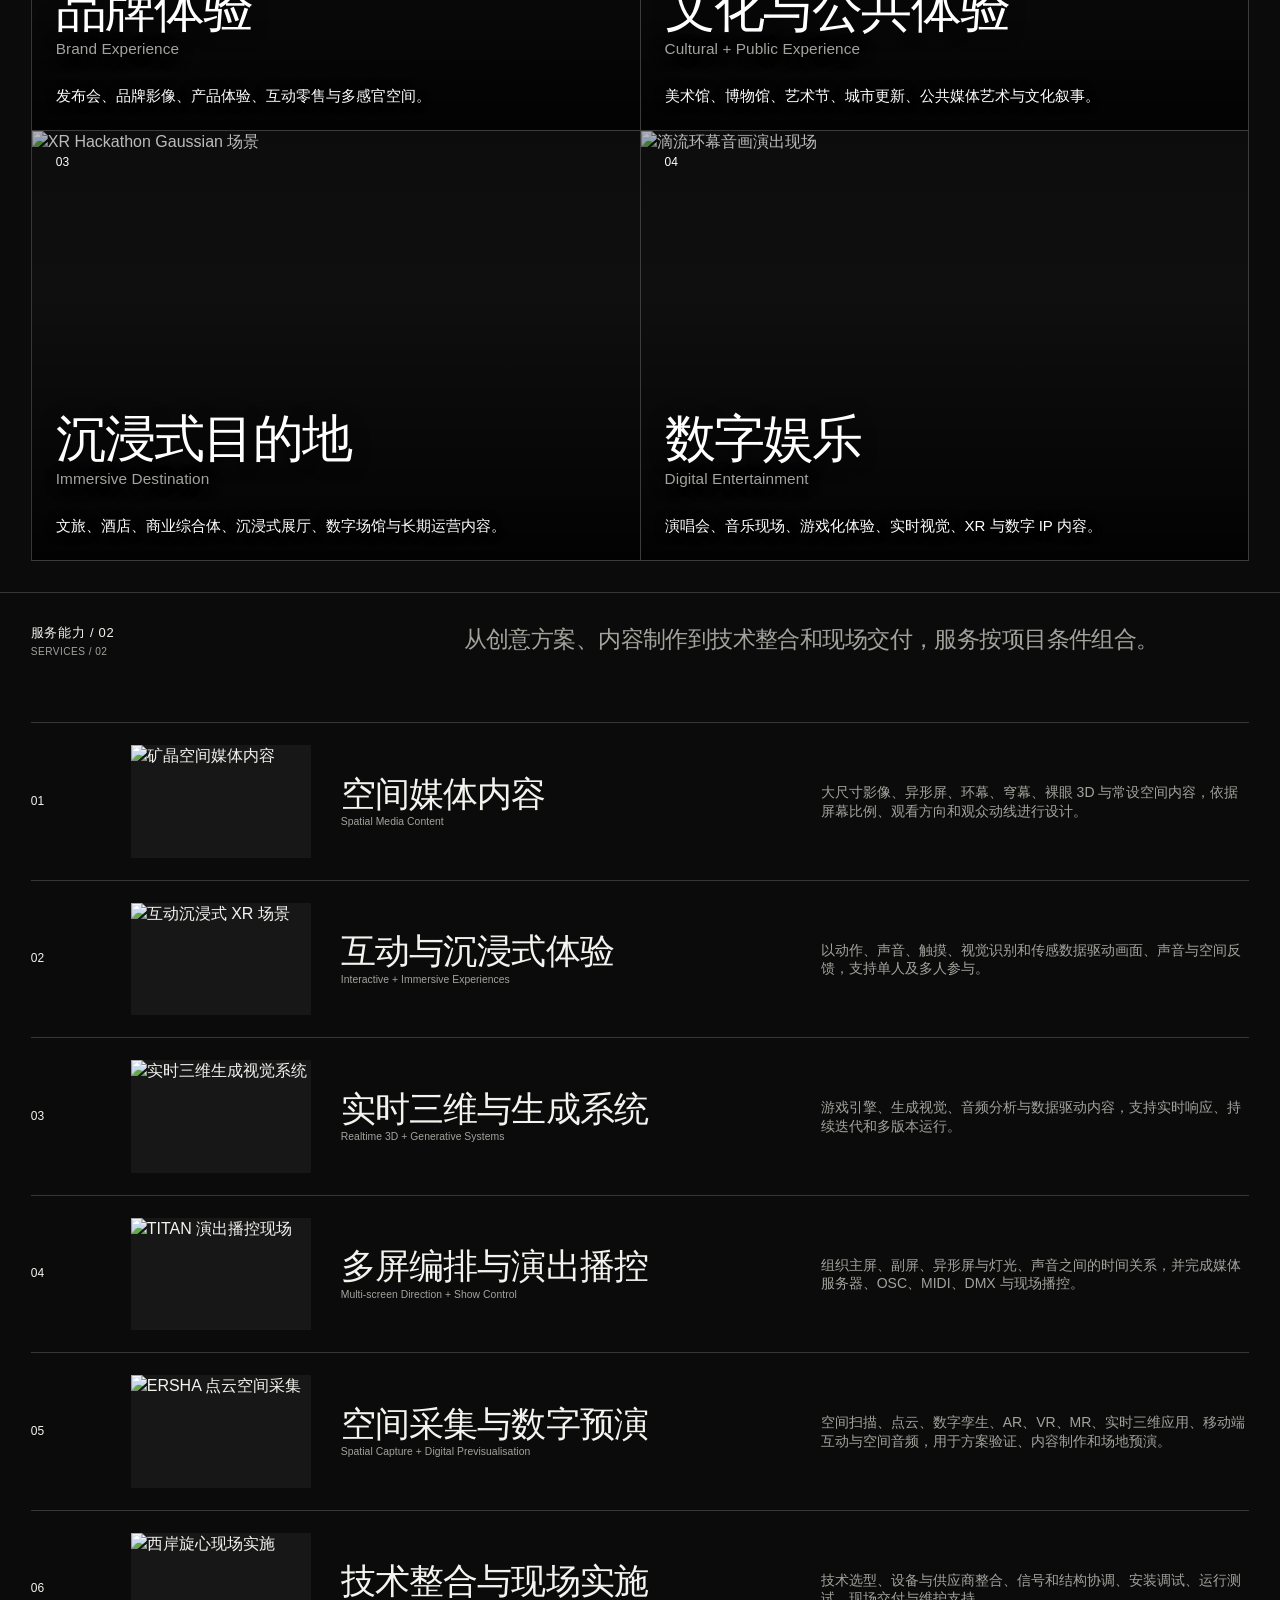
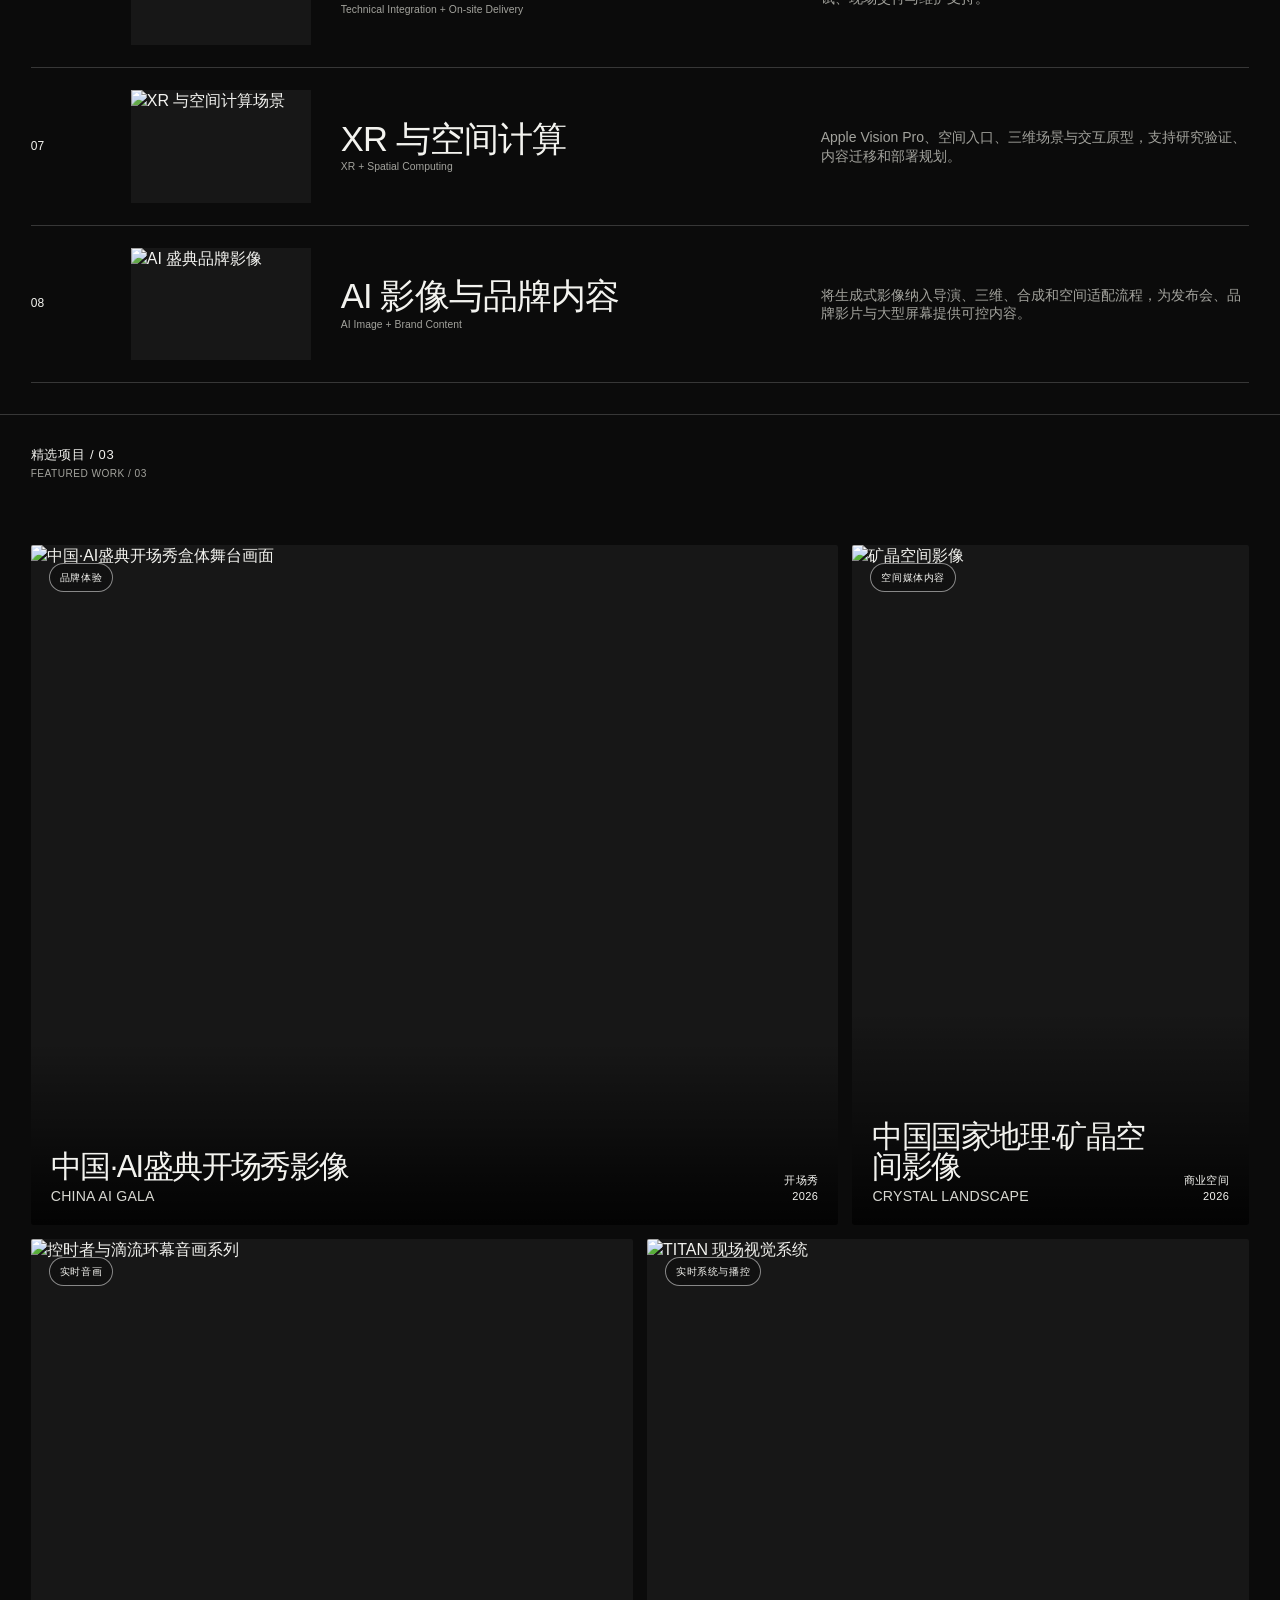
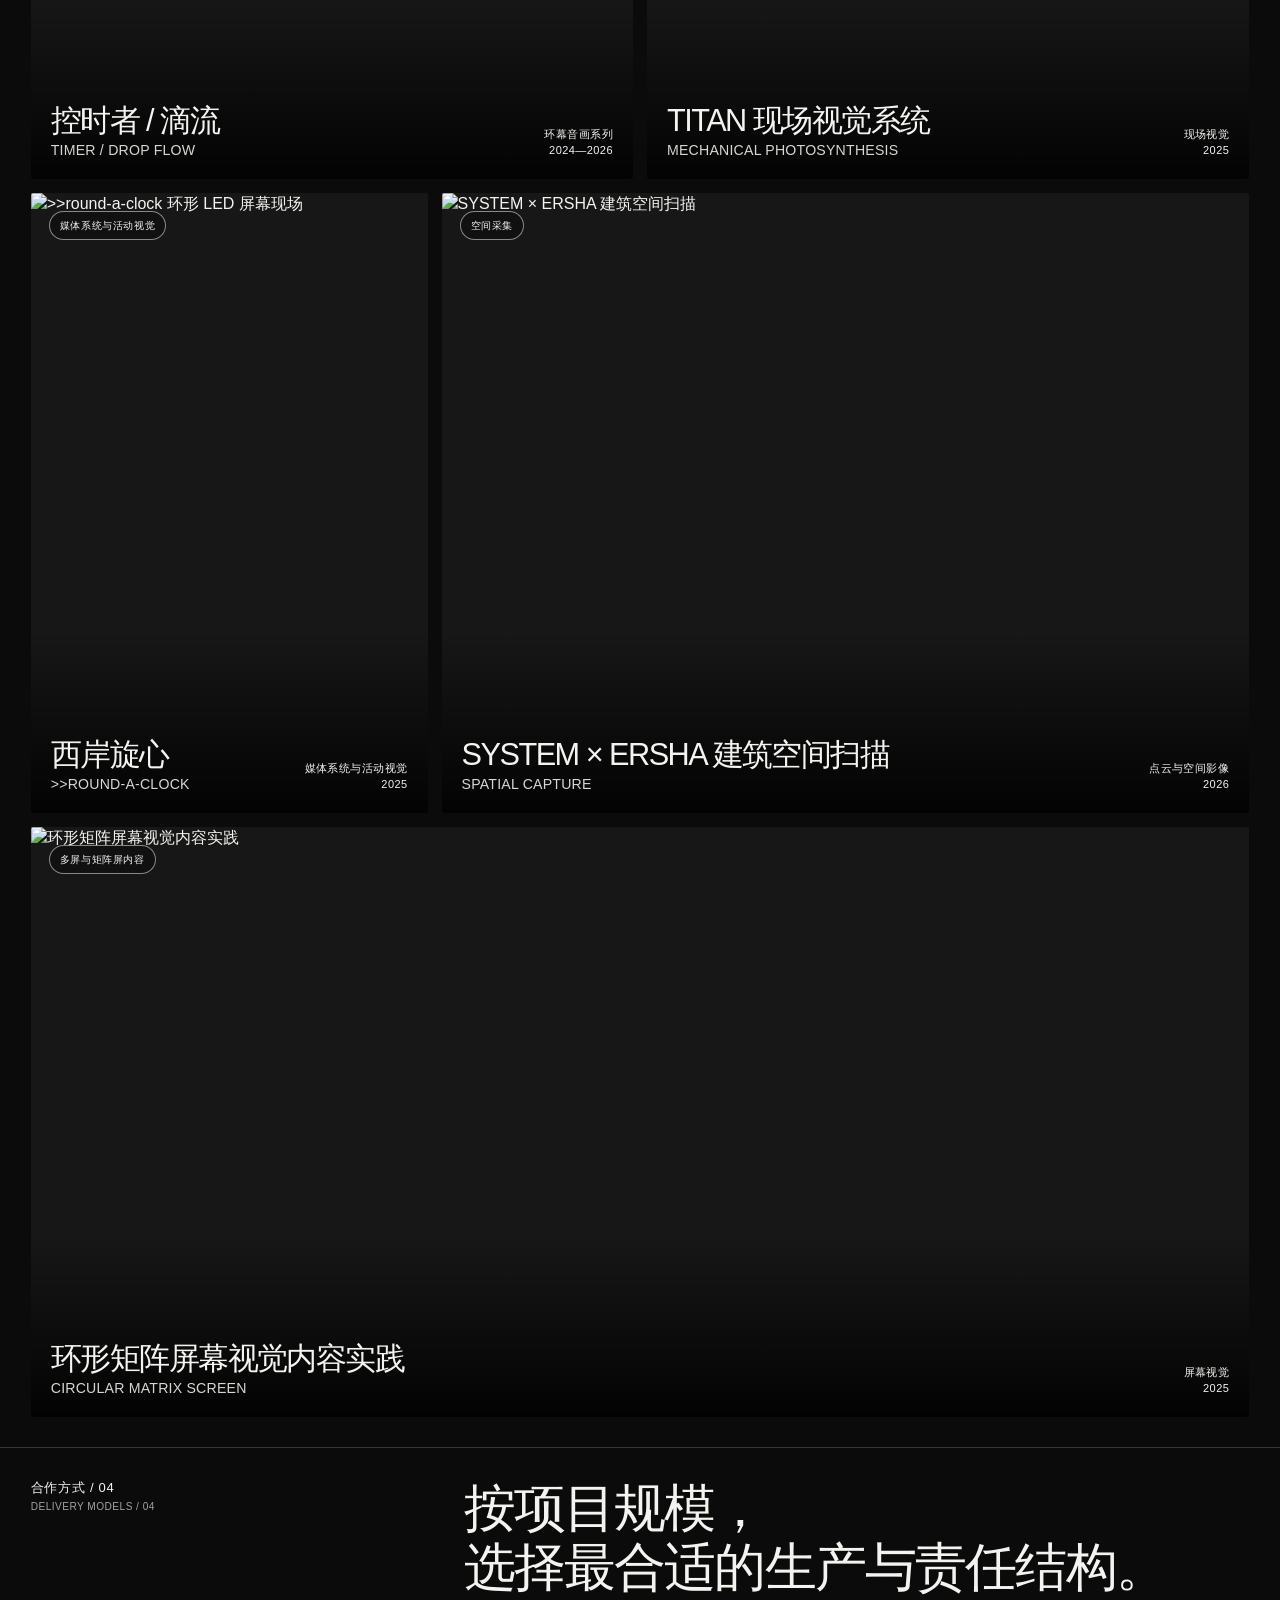
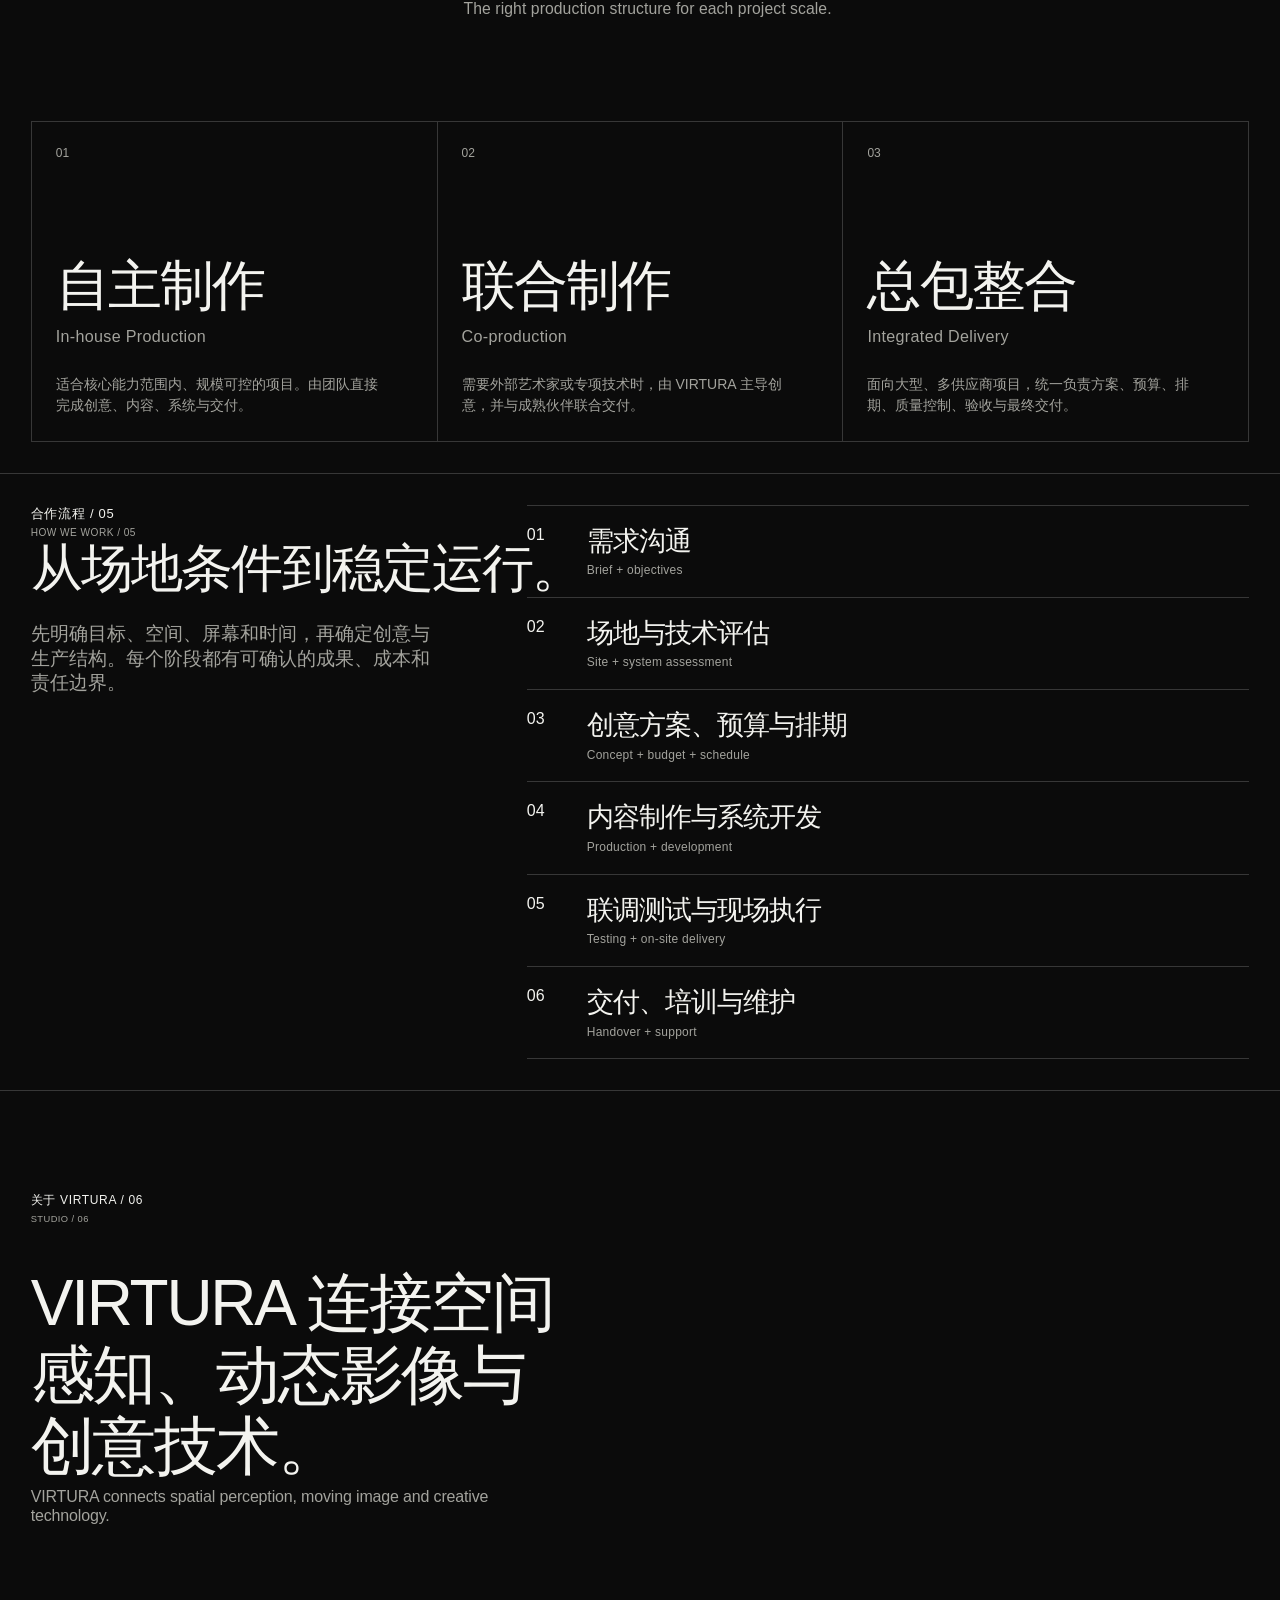
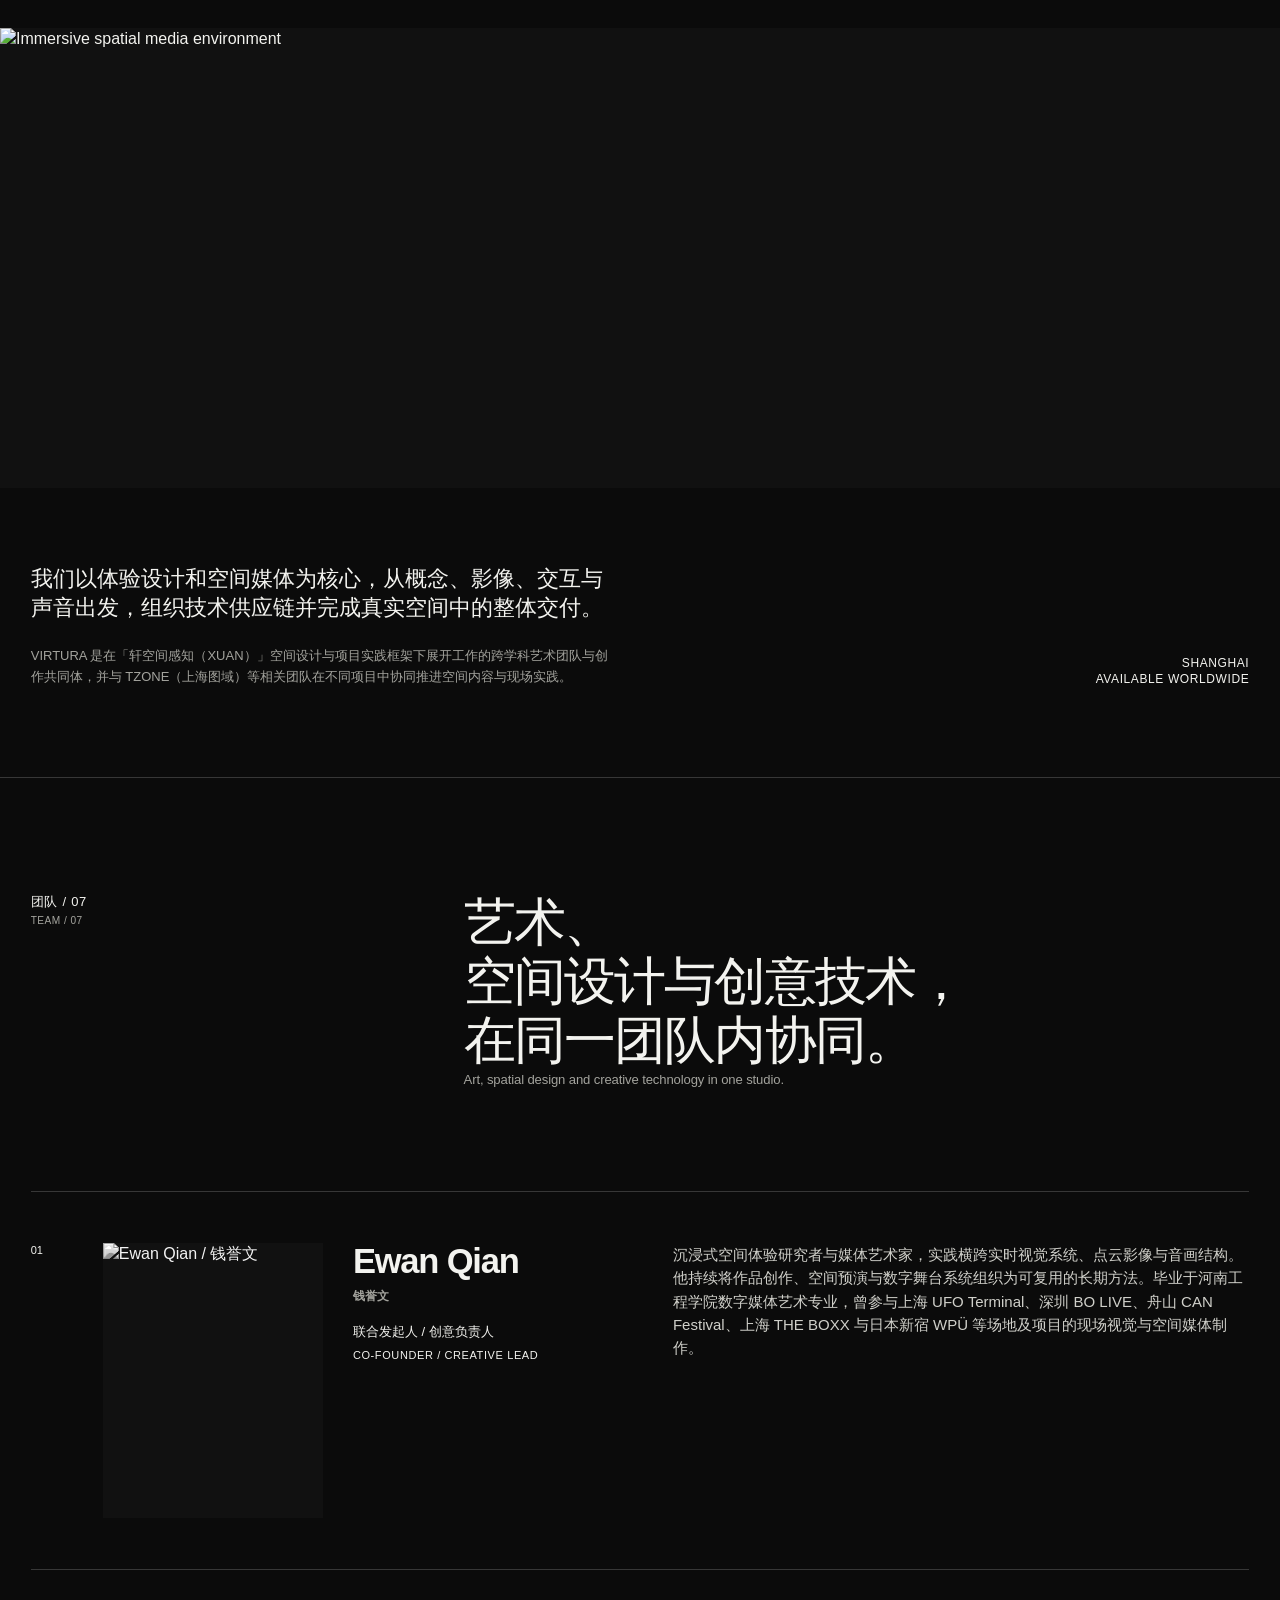
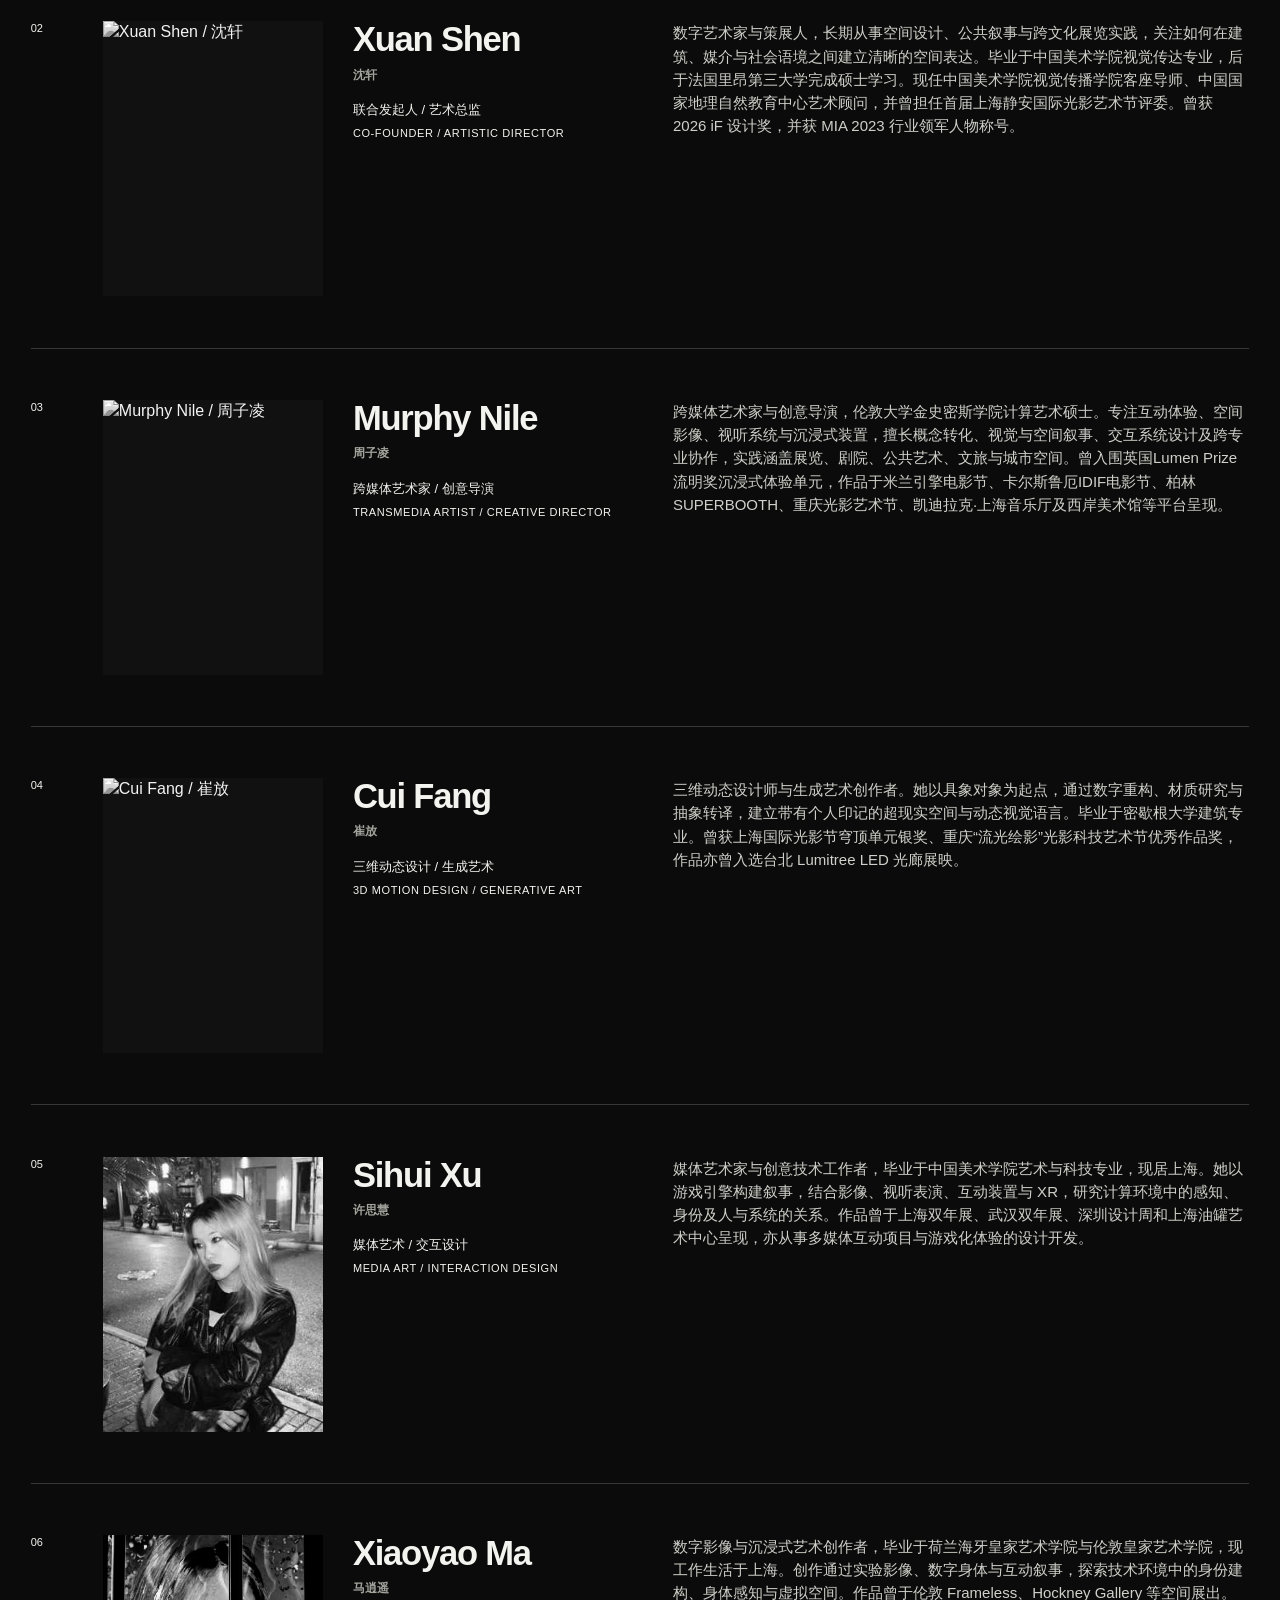
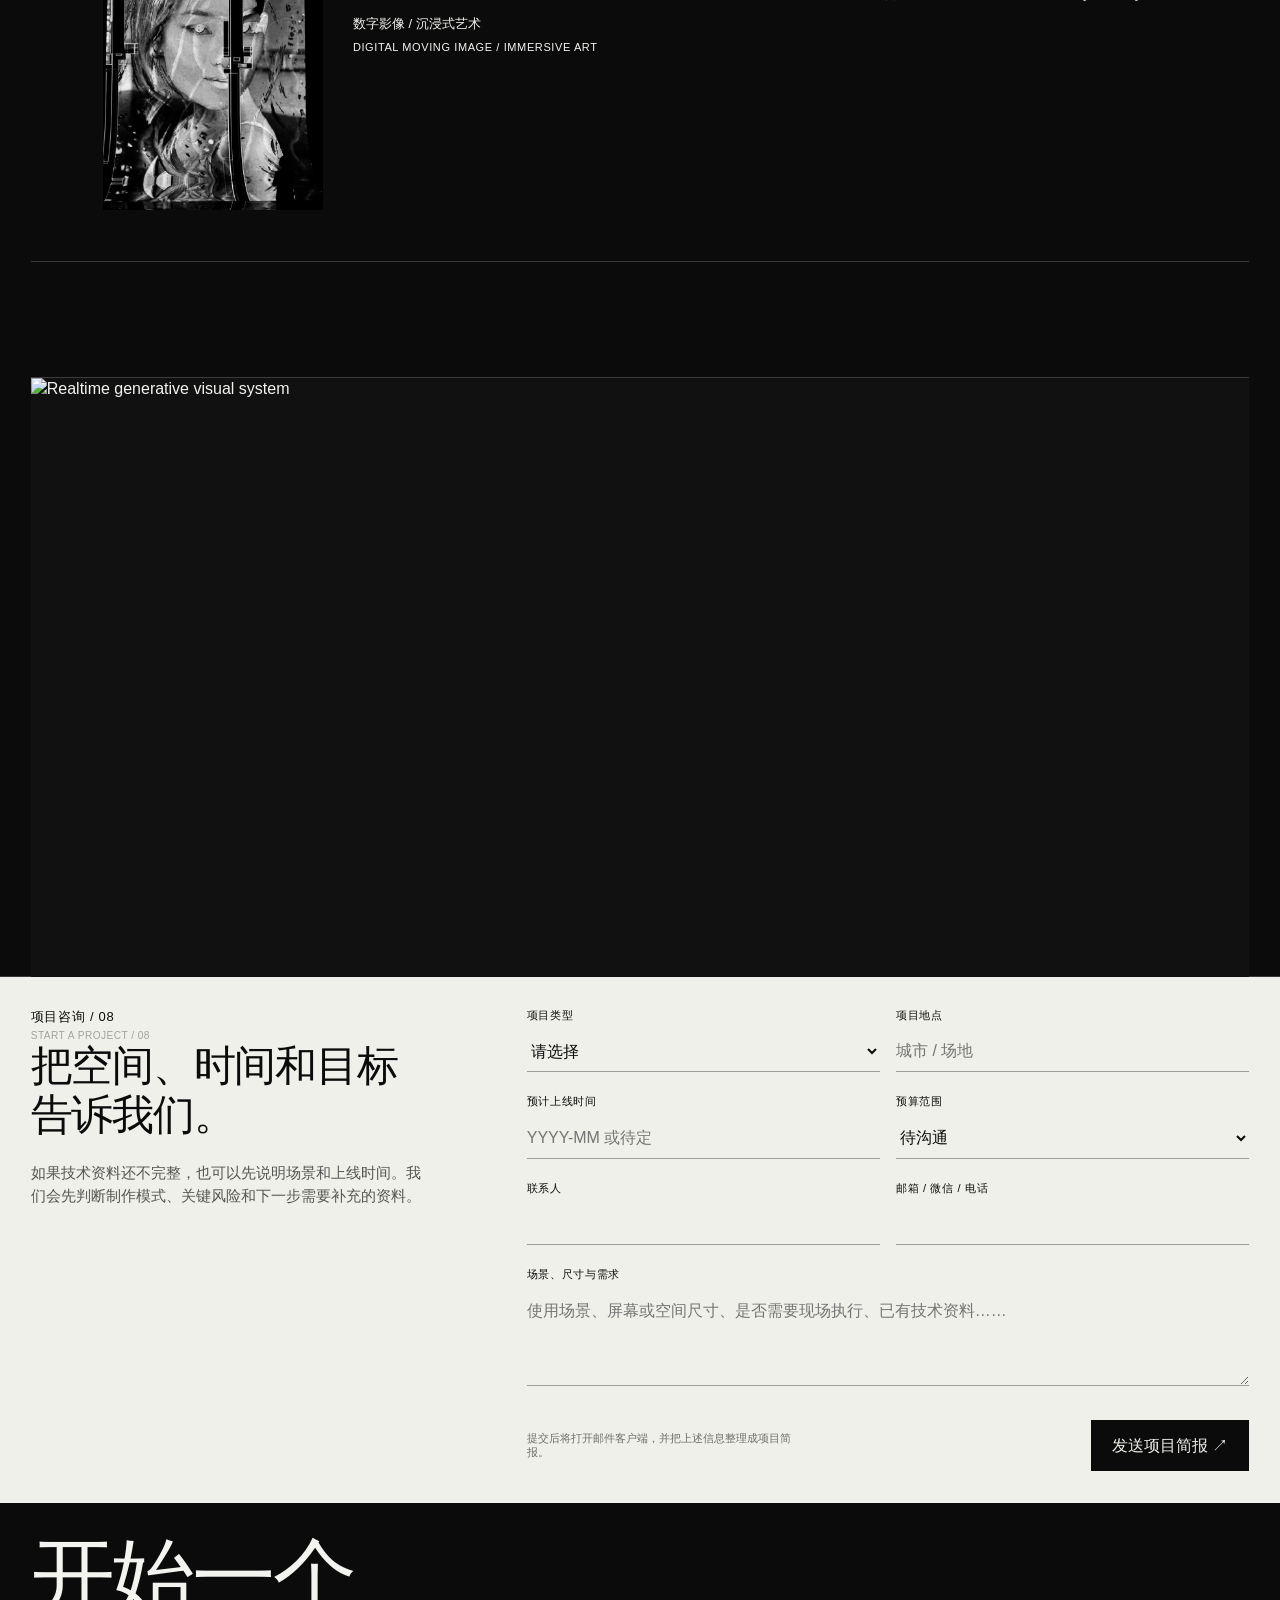
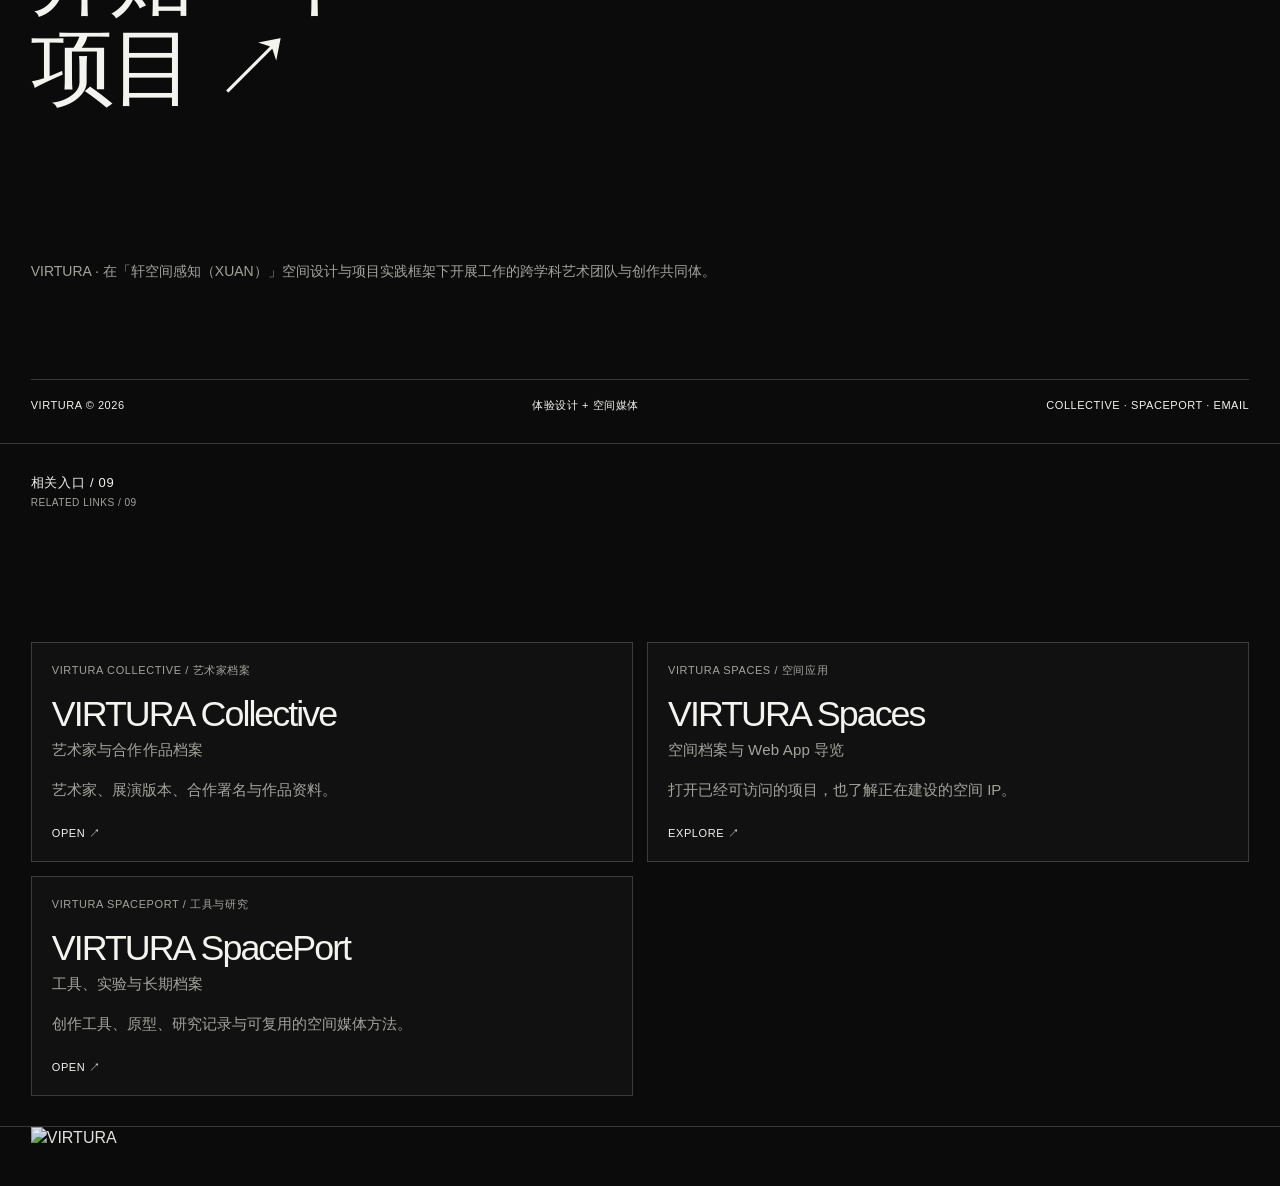
==== commit bb4c35ac: "Freeze the public website with an isolated maintenance-only deployment" ====
--- a/index.html
+++ b/index.html
@@ -101,15 +101,6 @@
 .person-portrait a{display:block;width:100%;height:100%}.person-portrait a:focus-visible,.person-name a:focus-visible{outline:2px solid currentColor;outline-offset:4px}
 @media(max-width:620px){.ticker-inner{display:block;width:100%;max-width:100%;overflow:hidden;animation:none}.cap{grid-template-columns:34px minmax(0,1fr);gap:14px 16px}.cap-media{grid-column:2;width:min(160px,100%)}.cap-name,.cap-desc{grid-column:2;min-width:0}.cap-name{font-size:clamp(21px,7vw,32px)}.inquiry{padding-top:clamp(82px,23vw,96px)}html[data-lang="zh"] .hero-title{font-size:clamp(50px,15.5vw,72px);line-height:.98;max-width:7.2ch}html[data-lang="zh"] .section-title,html[data-lang="zh"] .team-title,html[data-lang="zh"] .workflow-copy h2,html[data-lang="zh"] .inquiry-copy h2{font-size:clamp(30px,9vw,42px);line-height:1.15}html[data-lang="zh"] .universe h3{font-size:clamp(32px,10vw,46px)}html[data-lang="zh"] .cap-name{word-break:normal;overflow-wrap:anywhere}html[data-lang="zh"] .contact{font-size:clamp(42px,14vw,66px);line-height:1.08;max-width:7ch}}
 
-/* Site update: a small, bilingual notice within the existing hero. */
-.hero{grid-template-rows:auto 1fr auto;row-gap:24px}
-.upgrade-notice{position:relative;z-index:2;display:grid;grid-template-columns:minmax(0,1fr) auto;align-items:center;gap:16px 28px;padding:16px 20px;border:1px solid var(--line);background:var(--panel);font-size:14px;line-height:1.6;letter-spacing:0}
-.upgrade-notice-title{display:block;margin:0 0 4px;font-size:12px;font-weight:500;letter-spacing:.04em}
-.upgrade-notice p{margin:0;max-width:76ch;color:#c2c2bc}
-.upgrade-notice-link{display:inline-flex;align-items:center;gap:16px;min-height:44px;padding:6px 0;border-bottom:1px solid var(--fg);font-size:13px;white-space:nowrap}
-.upgrade-notice-link:hover{color:var(--muted)}
-.upgrade-notice-link:focus-visible{outline:2px solid var(--fg);outline-offset:5px}
-@media(max-width:620px){.upgrade-notice{grid-template-columns:minmax(0,1fr);gap:8px;padding:14px 16px}.upgrade-notice-link{justify-self:start}.hero{row-gap:28px}}
 </style>
 <script>try{document.documentElement.dataset.lang=localStorage.getItem('virtura-language')||'zh'}catch(e){document.documentElement.dataset.lang='zh'}</script>
 </head>
@@ -136,10 +127,6 @@
 </nav>
 <header class="hero" id="top">
 <canvas aria-hidden="true" class="hero-canvas"></canvas>
-<aside class="upgrade-notice" aria-labelledby="upgrade-notice-title" data-release="2026-11-18">
-<div><strong class="upgrade-notice-title" id="upgrade-notice-title"><span class="lang-zh">网站升级中</span><span class="lang-en">Site update in progress</span></strong><p><span class="lang-zh">VIRTURA 正在整理应用、活动与创作资料。现有项目与合作入口继续开放；VIRTURA ID、收藏与进度功能将分阶段推出。</span><span class="lang-en">We are bringing together apps, events and creative resources. Our projects and collaboration enquiries remain open; VIRTURA ID, collections and progress will follow in stages.</span></p></div>
-<a class="upgrade-notice-link" href="upgrade.html"><span class="lang-zh">查看更新</span><span class="lang-en">View the update</span><span aria-hidden="true">↗</span></a>
-</aside>
 <div class="hero-copy">
 <div class="eyebrow bilingual-label"><span class="lang-zh">体验设计与空间媒体工作室</span><span class="lang-en">Experience Design + Spatial Media Studio</span></div>
 <h1 class="hero-title"><span class="lang-zh"><span>让空间</span><span class="outline">被感知、</span><span>被参与。</span></span><span class="lang-en"><span>Spaces that</span><span class="outline">sense, speak</span><span>and evolve.</span></span></h1>
